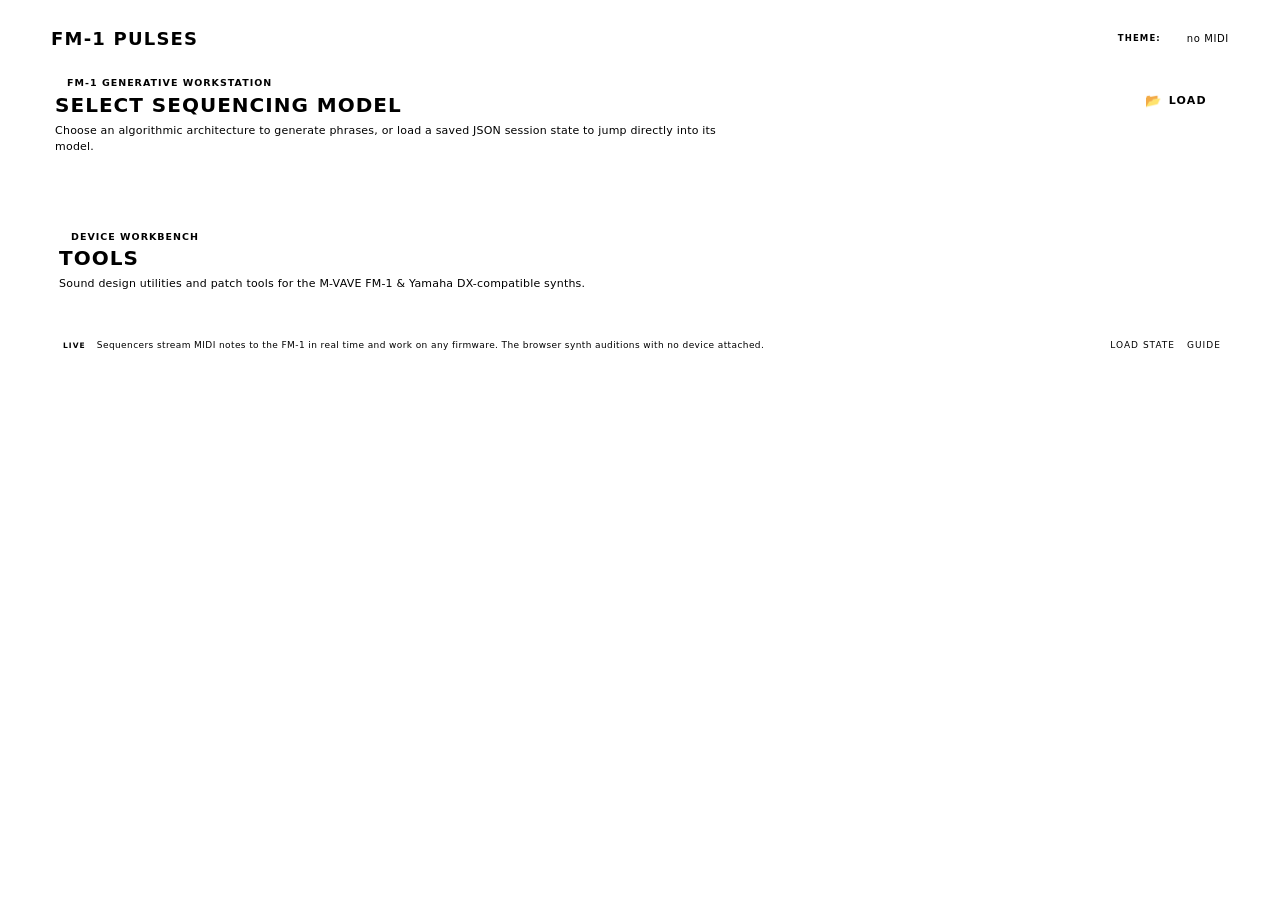
==== index.html @ 3642f950 "feat(billiards): implement Ballistic Billiards Hamiltonian collision sequencer model" ====
<!doctype html>
<html lang="en" data-theme="dark">
<head>
<meta charset="utf-8">
<meta name="viewport" content="width=device-width, initial-scale=1">
<meta name="theme-color" content="#12101a">
<title>FM-1 Pulses</title>
<link rel="icon" href="data:,">
<link rel="stylesheet" href="css/style.css?v=1">
<link rel="stylesheet" href="css/rack.css?v=4">
<link rel="stylesheet" href="css/dxpatch.css?v=10">
<link rel="stylesheet" href="css/librarian.css?v=3">
</head>
<body>
<div class="case">
  <header class="brand">
    <div class="brand-left">
      <button type="button" id="btn-back-landing" class="nav-back-btn" title="Return to Sequencer Models" style="display: none;">‹ Models</button>
      <h1>FM-1 <b>PULSES</b></h1>
      <span id="brand-mode-tag" class="brand-mode-tag" style="display: none;">Mene311</span>
    </div>
    <div class="brand-right">
      <div class="themebar"><span class="swatches" id="themes"></span></div>
      <div class="dev">
        <span class="led" id="led"></span>
        <span id="devname">no MIDI</span>
      </div>
    </div>
  </header>

  <!-- LANDING INTERFACE: Model Selection -->
  <section id="view-landing" class="view-landing" aria-label="Sequencing Models">
    <div class="landing-hero">
      <div class="landing-hero-header">
        <div>
          <div class="landing-kicker">FM-1 GENERATIVE WORKSTATION</div>
          <h2 class="landing-title">Select Sequencing Model</h2>
        </div>
        <div class="landing-hero-actions">
          <label class="landing-load-btn" id="landing-load-btn" title="Upload a saved session JSON to load and launch its model">
            <span class="load-icon" aria-hidden="true">📂</span>
            <span>LOAD</span>
            <input type="file" id="landing-load-file" accept=".json,.fm1p.json" style="display:none;">
          </label>
        </div>
      </div>
      <p class="landing-subtitle">Choose an algorithmic architecture to generate phrases, or load a saved JSON session state to jump directly into its model.</p>
    <div id="models-filter-bar" class="models-filter-bar"></div>

    <div id="models-grid" class="models-grid"></div>

    <!-- TOOLS SECTION -->
    <div class="landing-hero landing-tools-hero" style="margin-top: 18px;">
      <div class="landing-kicker">DEVICE WORKBENCH</div>
      <h2 class="landing-title">Tools</h2>
      <p class="landing-subtitle">Sound design utilities and patch tools for the M-VAVE FM-1 &amp; Yamaha DX-compatible synths.</p>
    </div>

    <div id="tools-grid" class="models-grid tools-grid"></div>

    <div class="landing-footer">
      <div class="landing-firmware-note">
        <span class="note-pill">LIVE</span> Sequencers stream MIDI notes to the FM-1 in real time and work on any firmware. The browser synth auditions with no device attached.
      </div>
      <div class="landing-footer-actions">
        <label class="glink landing-load-link" title="Upload a saved session JSON">load state<input type="file" id="landing-footer-load-file" accept=".json,.fm1p.json" style="display:none;"></label>
        <a class="glink" href="guide.html">guide</a>
      </div>
    </div>
  </section>

  <!-- SEQUENCER WORKSPACE: Shared Statusrow & Global Settings Bar -->
  <section id="view-workspace" class="view-workspace view-mene311" style="display: none;" aria-label="Sequencer Workspace">
    <div class="statusrow">
      <a class="glink glink-model" id="link-models" href="#models" title="Return to sequencer models">‹ models</a>
      <a class="glink" href="guide.html">guide</a>
      <a class="glink" href="#librarian" id="librarian-link" title="Switch to Preset &amp; Pattern Librarian">librarian</a>
      <a class="glink" id="ble" title="Connect the FM-1 over Bluetooth MIDI for cable-free playback. Device reads still need USB.">bluetooth</a>

      <a class="glink" id="tips" title="Show or hide tooltips — turn them off if the hints cover the panel on a phone.">tips on</a>
      <span id="status" class="status">loading…</span>
    </div>

    <!-- GLOBAL SETTINGS BAR (Full Width above all other controls) -->
    <div class="sect global-bar" id="global-bar" aria-label="Global Settings">
      <h3>Global</h3>
      <div class="global-bar-body">
        <div class="global-ops">
          <div class="transport global-transport">
            <button id="audition" title="Loop the selected slot (Space)">▶ Play</button>
            <button id="mute" title="Mute / unmute browser audio (M) — starts muted">🔇</button>
            <button id="safe-mode" class="btn-safe" title="Safe Mode: Limits notes to at most 8 per 500ms to protect the FM-1 sound engine from glitches">Safe: Off</button>
          </div>
          <div class="presets global-presets" id="presets">
            <div id="preset-slots" class="preset-slots"></div>
            <button id="export" title="Download this session (model, parameters, seed, locks and model buffers) as a versioned .fm1p.json file.">export</button>
            <button id="import" title="Load a .fm1p.json session — switches to the sequencer model it was saved from and restores its exact state.">import</button>
            <button type="button" id="btn-model-guide" class="btn-model-guide" title="Open comprehensive guide for the active sequencer model">guide</button>
            <input type="file" id="importfile" accept=".json,application/json" hidden>
          </div>
        </div>
        <div class="global-controls" id="global-controls"></div>
      </div>
    </div>

    <!-- NOTES CONTROLS (Full-Width Key, Scale, Quantize & Octave Spread) -->
    <div class="sect notes-bar" id="notes-bar" aria-label="Notes Controls"></div>

    <!-- RHYTHM CONTROLS (Full-Width Euclid & Rhythm Tools) -->
    <div class="sect rhythm-bar" id="rhythm-bar" aria-label="Rhythm Controls"></div>

    <!-- GROOVE ROW (Horizontally Adjacent Humanise & Velocity) -->
    <div class="humanise-velocity-row" id="humanise-velocity-bar" aria-label="Humanise and Velocity Controls"></div>

    <!-- SEQUENCE (Full-Width 16x4 Step Buttons Grid) -->
    <div class="sect sequence-bar" id="sequence" aria-label="Sequence"></div>

    <!-- MODEL 1: MENE311 SEQUENCER -->
    <div id="model-mene311" class="model-view" style="display: none;">
      <div class="layout">
        <div class="module">
          <div class="rack" id="panel"></div>
        </div>

        <div class="display">
          <h2>Pattern <small id="bufinfo"></small> <small id="loopinfo"></small></h2>
          <canvas id="wave" class="wave" height="60"></canvas>
          <div id="editor" class="editor">
            <span class="elab">Step <b id="estep">—</b></span>
            <div class="stepper editor-stepper" title="Step Pitch (Semitones)">
              <button type="button" id="edown" class="stepper-btn dxpatch-stepper-btn" title="Lower this step a semitone (locks it)">‹</button>
              <span id="enote" class="enote">—</span>
              <button type="button" id="eup" class="stepper-btn dxpatch-stepper-btn" title="Raise this step a semitone (locks it)">›</button>
            </div>
            <button id="eclear" title="Empty this step and lock it">✕</button>
            <button id="elock" class="elock" title="Locked steps survive regeneration">🔓</button>
            <button id="eclearlocks" title="Forget every locked step">clear locks</button>
            <span id="lockcount" class="lockcount"></span>
          </div>
        </div>
      </div>
    </div>

    <!-- MODEL 2: CELLULAR AUTOMATA SEQUENCER -->
    <div id="model-cellular" class="model-view" style="display: none;">
      <!-- Populated dynamically by js/cellular.js -->
    </div>

    <!-- MODEL 3: TURING MACHINE SEQUENCER -->
    <div id="model-turing" class="model-view" style="display: none;">
      <!-- Populated dynamically by js/turing.js -->
    </div>

    <!-- MODEL 4: PARTICLES (ORCA / PLINKY COLLISION SIMULATOR) -->
    <div id="model-particles" class="model-view" style="display: none;">
      <!-- Populated dynamically by js/particles.js -->
    </div>

    <!-- MODEL 5: DOUBLE PENDULUM CHAOTIC ATTRACTOR -->
    <div id="model-pendulum" class="model-view" style="display: none;">
      <!-- Populated dynamically by js/pendulum.js -->
    </div>

    <!-- MODEL 6: FLOCKING SWARM CHORD ENGINE (UNLINKED CONTINUOUS MODEL) -->
    <div id="model-flock" class="model-view" style="display: none;">
      <!-- Populated dynamically by js/flock.js -->
    </div>

    <!-- MODEL 7: ROB HORDIJK RUNGLER (CHAOTIC STEPPED SHIFT REGISTER) -->
    <div id="model-rungler" class="model-view" style="display: none;">
      <!-- Populated dynamically by js/rungler.js -->
    </div>

    <!-- MODEL 8: BUCHLA 266 KRELL GENERATIVE PATCH -->
    <div id="model-krell" class="model-view" style="display: none;">
      <!-- Populated dynamically by js/krell.js -->
    </div>

    <!-- MODEL 9: L-SYSTEM MORPHOGENETIC GRAMMAR -->
    <div id="model-lsystem" class="model-view" style="display: none;">
      <!-- Populated dynamically by js/lsystem.js -->
    </div>

    <!-- MODEL 10: LOTKA-VOLTERRA PREDATOR-PREY ECOLOGICAL PHASE SPACE -->
    <div id="model-lotka_volterra" class="model-view" style="display: none;">
      <!-- Populated dynamically by js/lotka_volterra.js -->
    </div>

    <!-- MODEL 11: KEPLERIAN ORBITAL RESONANCE & N-BODY CHIMES -->
    <div id="model-orbital" class="model-view" style="display: none;">
      <!-- Populated dynamically by js/orbital.js -->
    </div>

    <!-- MODEL 12: ELECTROPLANKTON HANENBOW LEAF DEFLECTION BALLISTICS -->
    <div id="model-hanenbow" class="model-view" style="display: none;">
      <!-- Populated dynamically by js/hanenbow.js -->
    </div>

    <!-- MODEL 13: BAK-TANG-WIESENFELD ABELIAN SANDPILE (SOC) -->
    <div id="model-sandpile" class="model-view" style="display: none;">
      <!-- Populated dynamically by js/sandpile.js -->
    </div>

    <!-- MODEL 14: PERCOLATION CLUSTER & FLUID POROSITY PHASE TRANSITION -->
    <div id="model-percolation" class="model-view" style="display: none;">
      <!-- Populated dynamically by js/percolation.js -->
    </div>

    <!-- MODEL 15: DIFFUSION-LIMITED AGGREGATION (DLA) DENDRITIC CRYSTAL -->
    <div id="model-dla" class="model-view" style="display: none;">
      <!-- Populated dynamically by js/dla.js -->
    </div>

    <!-- MODEL 16: SIR EPIDEMIC NETWORK DYNAMICS -->
    <div id="model-epidemic" class="model-view" style="display: none;">
      <!-- Populated dynamically by js/epidemic.js -->
    </div>

    <!-- MODEL 17: ENGLISH CHANGE RINGING & CAMPANOLOGY -->
    <div id="model-changes" class="model-view" style="display: none;">
      <!-- Populated dynamically by js/changes.js -->
    </div>

    <!-- MODEL 18: PHYSARUM POLYCEPHALUM SLIME MOULD NETWORK -->
    <div id="model-physarum" class="model-view" style="display: none;">
      <!-- Populated dynamically by js/physarum.js -->
    </div>

    <!-- MODEL 19: GRAY-SCOTT REACTION-DIFFUSION TURING MORPHOGENESIS -->
    <div id="model-reaction_diffusion" class="model-view" style="display: none;">
      <!-- Populated dynamically by js/reaction_diffusion.js -->
    </div>

    <!-- MODEL 20: COUPLED KURAMOTO PHASE SYNCHRONIZATION OSCILLATORS -->
    <div id="model-kuramoto" class="model-view" style="display: none;">
      <!-- Populated dynamically by js/kuramoto.js -->
    </div>

    <!-- MODEL 21: FITZHUGH-NAGUMO BIOLOGICAL NEUROMORPHIC SPIKING NETWORK -->
    <div id="model-fitzhugh_nagumo" class="model-view" style="display: none;">
      <!-- Populated dynamically by js/fitzhugh_nagumo.js -->
    </div>

    <!-- MODEL 22: 2D ACOUSTIC WAVE EQUATION RIPPLE TANK (FDTD) -->
    <div id="model-ripple_tank" class="model-view" style="display: none;">
      <!-- Populated dynamically by js/ripple_tank.js -->
    </div>

    <!-- MODEL 23: ATMOSPHERIC RAYLEIGH-BÉNARD CONVECTION & CLOUD FORMATION -->
    <div id="model-convection" class="model-view" style="display: none;">
      <!-- Populated dynamically by js/convection.js -->
    </div>

    <!-- MODEL 24: HIGH-ORDER MARKOV TRANSITION MATRIX MELODIC MEMORY -->
    <div id="model-markov_matrix" class="model-view" style="display: none;">
      <!-- Populated dynamically by js/markov_matrix.js -->
    </div>

    <!-- MODEL 25: INTERACTIVE GENETIC ALGORITHM MELODIC GENOME BREEDER -->
    <div id="model-genetic_breeder" class="model-view" style="display: none;">
      <!-- Populated dynamically by js/genetic_breeder.js -->
    </div>

    <!-- MODEL 26: CHLADNI RESONANT CYMATICS PLATE & NODAL SAND PATTERNS -->
    <div id="model-chladni" class="model-view" style="display: none;">
      <!-- Populated dynamically by js/chladni.js -->
    </div>

    <!-- MODEL 27: BROWNIAN THERMAL RATCHET & FEYNMAN THERMAL DIODE -->
    <div id="model-brownian_ratchet" class="model-view" style="display: none;">
      <!-- Populated dynamically by js/brownian_ratchet.js -->
    </div>

    <!-- MODEL 28: ELECTROPLANKTON TRACY RIBBON PATH TRAJECTORY -->
    <div id="model-tracy_ribbon" class="model-view" style="display: none;">
      <!-- Populated dynamically by js/tracy_ribbon.js -->
    </div>

    <!-- MODEL 29: POLYMER SELF-AVOIDING WALK & STERIC JAMMING FOLDING -->
    <div id="model-self_avoiding_walk" class="model-view" style="display: none;">
      <!-- Populated dynamically by js/self_avoiding_walk.js -->
    </div>

    <!-- MODEL 30: BALLISTIC BILLIARDS HAMILTONIAN CHAOS -->
    <div id="model-billiards" class="model-view" style="display: none;">
      <!-- Populated dynamically by js/billiards.js -->
    </div>
  </section>

  <!-- TOOL: DX PATCH GENERATOR WORKBENCH -->
  <section id="view-dxpatch" class="view-workspace view-dxpatch" style="display: none;" aria-label="DX Patch Generator">
    <div class="statusrow">
      <a class="glink glink-model" id="dxpatch-link-models" href="#models" title="Return to models and tools">‹ tools</a>
      <a class="glink" href="guide.html">guide</a>
      <a class="glink" id="dxpatch-dl-voice" title="Download current voice as 163-byte VCED SysEx file">save voice (.syx)</a>
      <a class="glink" id="dxpatch-dl-bank" title="Download 32-voice cartridge bank as 4104-byte VMEM SysEx file">save bank (.syx)</a>
      <label class="glink" title="Open .syx file (Voice or Bank)" style="cursor: pointer;">
        open .syx
        <input type="file" id="dxpatch-file-input" accept=".syx,application/octet-stream" hidden>
      </label>
      <a class="glink" href="#librarian" title="Switch to Preset &amp; Pattern Librarian">librarian ›</a>
    </div>

    <div class="dxpatch-workspace">
      <!-- Left Column: Generator Controls -->
      <aside class="dxpatch-panel dxpatch-panel-left">
        <div class="dxpatch-card">
          <h3 class="dxpatch-heading">Sound Generator</h3>

          <label class="dxpatch-field-label" for="dxpatch-category-select">Category Template</label>
          <select id="dxpatch-category-select" class="dxpatch-select">
            <option value="keys">🎹 Keys / Electric Piano</option>
            <option value="bass">🎸 Bass (Slap / Sub / Acid)</option>
            <option value="pad">🌊 Lush Pad / Strings</option>
            <option value="percussive">🥁 FM Drum / Percussive</option>
            <option value="lead">⚡ Lead Synth</option>
            <option value="bell">🔔 Crystal Bell / Mallet</option>
            <option value="brass">🎺 Brass / Horns</option>
            <option value="pluck">🪕 Pluck / Koto / Guitar</option>
            <option value="fx">🛸 Sci-Fi / FX</option>
            <option value="constrained">📐 Constrained Random</option>
            <option value="random">🎲 Pure Stochastic (Wild)</option>
          </select>

          <label class="dxpatch-field-label" for="dxpatch-profile-select">Sonic Profile Layer</label>
          <select id="dxpatch-profile-select" class="dxpatch-select">
            <option value="none">Neutral (Standard)</option>
            <option value="warm">Warm &amp; Analog (-EXP rolloff)</option>
            <option value="atonal">Atonal &amp; Metallic (Fixed Hz)</option>
            <option value="crisp">Crisp &amp; Glassy (+LIN sparkle)</option>
            <option value="gritty">Gritty &amp; Driven (High FB)</option>
            <option value="ethereal">Ethereal &amp; Ambient (Slow swell)</option>
          </select>

          <label class="dxpatch-field-label" for="dxpatch-force-alg-select">Algorithm Constraint</label>
          <select id="dxpatch-force-alg-select" class="dxpatch-select">
            <option value="">Auto (Category Default)</option>
          </select>
        </div>

        <div class="dxpatch-card">
          <h3 class="dxpatch-heading">Timbral Macros</h3>

          <div class="dxpatch-slider-row">
            <div class="dxpatch-slider-header">
              <span>Brightness</span>
              <span id="dxpatch-val-brightness" class="dxpatch-mono-val">0.60</span>
            </div>
            <input type="range" id="dxpatch-slider-brightness" class="dxpatch-range" min="0" max="1" step="0.05" value="0.6" />
          </div>

          <div class="dxpatch-slider-row">
            <div class="dxpatch-slider-header">
              <span>Dissonance</span>
              <span id="dxpatch-val-dissonance" class="dxpatch-mono-val">0.00</span>
            </div>
            <input type="range" id="dxpatch-slider-dissonance" class="dxpatch-range" min="0" max="1" step="0.05" value="0.0" />
          </div>

          <div class="dxpatch-slider-row">
            <div class="dxpatch-slider-header">
              <span>Env Speed</span>
              <span id="dxpatch-val-env-speed" class="dxpatch-mono-val">0.50</span>
            </div>
            <input type="range" id="dxpatch-slider-env-speed" class="dxpatch-range" min="0" max="1" step="0.05" value="0.5" />
          </div>

          <div class="dxpatch-slider-row">
            <div class="dxpatch-slider-header">
              <span>Detune</span>
              <span id="dxpatch-val-detune" class="dxpatch-mono-val">0.30</span>
            </div>
            <input type="range" id="dxpatch-slider-detune" class="dxpatch-range" min="0" max="1" step="0.05" value="0.3" />
          </div>

          <div class="dxpatch-slider-row">
            <div class="dxpatch-slider-header">
              <span>Mutation Rate</span>
              <span id="dxpatch-val-mutation" class="dxpatch-mono-val">0.20</span>
            </div>
            <input type="range" id="dxpatch-slider-mutation" class="dxpatch-range" min="0.05" max="1" step="0.05" value="0.2" />
          </div>
        </div>

        <div class="dxpatch-card">
          <button id="dxpatch-btn-generate" class="dxpatch-btn-block primary" title="Generate new patch (Space)">
            <span>🎲 Generate Patch</span> <kbd>Space</kbd>
          </button>
          <button id="dxpatch-btn-mutate" class="dxpatch-btn-block warning" title="Mutate current voice (M)">
            <span>🧬 Mutate Voice</span> <kbd>M</kbd>
          </button>
          <button id="dxpatch-btn-add-bank" class="dxpatch-btn-block" title="Store voice into active bank slot (B)">
            <span>📥 Save to Bank Slot</span> <kbd>B</kbd>
          </button>
        </div>

        <div class="dxpatch-card">
          <h3 class="dxpatch-heading">Hardware &amp; SysEx</h3>
          <div class="dxpatch-btn-grid-2">
            <button id="dxpatch-btn-send-patch" class="dxpatch-btn-sm" title="Send 163-byte VCED SysEx to FM-1">📤 Send Voice (163B)</button>
            <button id="dxpatch-btn-send-bank" class="dxpatch-btn-sm" title="Send 4104-byte VMEM SysEx to FM-1">📦 Send Bank (4104B)</button>
          </div>

          <div style="display:flex; justify-content:space-between; align-items:center; margin-top:6px; font-size:10px; color:var(--dim);">
            <label style="display:flex; align-items:center; gap:5px; cursor:pointer;" title="Automatically send 163B VCED SysEx on generate/mutate">
              <input type="checkbox" id="dxpatch-chk-auto-send" checked />
              <span>Auto-Send SysEx</span>
            </label>
            <label style="display:flex; align-items:center; gap:4px;">
              <span>Ch:</span>
              <select id="dxpatch-midi-channel-select" class="dxpatch-select" style="width: auto; padding: 1px 4px;">
                <option value="0">1</option><option value="1">2</option><option value="2">3</option><option value="3">4</option>
                <option value="4">5</option><option value="5">6</option><option value="6">7</option><option value="7">8</option>
                <option value="8">9</option><option value="9">10</option><option value="10">11</option><option value="11">12</option>
                <option value="12">13</option><option value="13">14</option><option value="14">15</option><option value="15">16</option>
              </select>
            </label>
          </div>

          <div style="margin-top:6px;">
            <label class="dxpatch-field-label" for="dxpatch-audition-mode-select">Audition Audio</label>
            <select id="dxpatch-audition-mode-select" class="dxpatch-select">
              <option value="auto">Auto (FM-1 if connected, else Browser)</option>
              <option value="browser">Browser FM Synth Only</option>
              <option value="hardware">M-VAVE FM-1 Hardware Only</option>
              <option value="both">Both (Browser + FM-1)</option>
            </select>
          </div>

          <div class="dxpatch-btn-grid-2" style="margin-top:8px;">
            <button id="dxpatch-btn-dl-voice" class="dxpatch-btn-sm" title="Download 163-byte single voice SysEx">💾 Voice .syx</button>
            <button id="dxpatch-btn-dl-patch-bank" class="dxpatch-btn-sm" title="Download 4104-byte cartridge with this voice in Slot 1">💾 Cart .syx</button>
          </div>
          <div class="dxpatch-file-drop" id="dxpatch-drop-area">
            <span>📂 Drop or click to load <code>.syx</code></span>
          </div>
        </div>
      </aside>

      <!-- Center Column: Voice Inspector & 6-Op Matrix -->
      <div class="dxpatch-panel dxpatch-panel-center">
        <!-- Voice Header Card -->
        <div class="dxpatch-voice-header">
          <div class="dxpatch-title-group">
            <span class="dxpatch-micro-label">VOICE NAME (10 CHARS)</span>
            <input type="text" id="dxpatch-name-input" class="dxpatch-name-input" maxlength="10" value="INIT VOICE" spellcheck="false" />
          </div>

          <div class="dxpatch-param-pill">
            <span class="dxpatch-micro-label">FEEDBACK</span>
            <div class="dxpatch-stepper">
              <button type="button" id="dxpatch-fb-prev" class="dxpatch-stepper-btn" title="Decrease Feedback (0–7)">‹</button>
              <input type="number" id="dxpatch-fb-input" min="0" max="7" value="0" class="dxpatch-stepper-input" title="Feedback (0–7)" />
              <button type="button" id="dxpatch-fb-next" class="dxpatch-stepper-btn" title="Increase Feedback (0–7)">›</button>
            </div>
          </div>

          <div class="dxpatch-param-pill">
            <span class="dxpatch-micro-label">TRANSPOSE</span>
            <div class="dxpatch-stepper">
              <button type="button" id="dxpatch-transpose-prev" class="dxpatch-stepper-btn" title="Decrease Transpose (0–48)">‹</button>
              <input type="number" id="dxpatch-transpose-input" min="0" max="48" value="24" class="dxpatch-stepper-input" title="Transpose (0–48 semitones)" />
              <button type="button" id="dxpatch-transpose-next" class="dxpatch-stepper-btn" title="Increase Transpose (0–48)">›</button>
            </div>
          </div>

          <div class="dxpatch-param-pill">
            <span class="dxpatch-micro-label">LFO WAVE</span>
            <div class="dxpatch-stepper" title="LFO Waveform (use buttons or wheel)">
              <button type="button" id="dxpatch-lfo-wave-prev" class="dxpatch-stepper-btn" title="Previous LFO Waveform">‹</button>
              <span id="dxpatch-lfo-wave" class="dxpatch-stepper-val" title="LFO Waveform">Triangle</span>
              <button type="button" id="dxpatch-lfo-wave-next" class="dxpatch-stepper-btn" title="Next LFO Waveform">›</button>
            </div>
          </div>

          <div class="dxpatch-param-pill">
            <span class="dxpatch-micro-label">LFO SPD / PMD</span>
            <div class="dxpatch-lfo-steppers-wrap">
              <div class="dxpatch-stepper" title="LFO Speed (0–99)">
                <button type="button" id="dxpatch-lfo-spd-prev" class="dxpatch-stepper-btn" title="Decrease Speed">‹</button>
                <input type="number" id="dxpatch-lfo-speed" min="0" max="99" value="35" class="dxpatch-stepper-input" title="LFO Speed (0–99)" />
                <button type="button" id="dxpatch-lfo-spd-next" class="dxpatch-stepper-btn" title="Increase Speed">›</button>
              </div>
              <div class="dxpatch-stepper" title="Pitch Mod Depth (0–99)">
                <button type="button" id="dxpatch-lfo-pmd-prev" class="dxpatch-stepper-btn" title="Decrease Pitch Mod Depth">‹</button>
                <input type="number" id="dxpatch-lfo-pmd" min="0" max="99" value="0" class="dxpatch-stepper-input" title="Pitch Mod Depth (0–99)" />
                <button type="button" id="dxpatch-lfo-pmd-next" class="dxpatch-stepper-btn" title="Increase Pitch Mod Depth">›</button>
              </div>
            </div>
          </div>
        </div>

        <!-- Visualizer Grid -->
        <div class="dxpatch-viz-grid">
          <div class="dxpatch-card">
            <div class="dxpatch-card-header">
              <span id="dxpatch-alg-card-title" class="dxpatch-card-title dxpatch-alg-title-wrap">
                <span>Algorithm</span>
                <span class="dxpatch-stepper">
                  <button type="button" id="dxpatch-alg-prev" class="dxpatch-stepper-btn" title="Previous Algorithm (1–32)">‹</button>
                  <input type="number" id="dxpatch-alg-input" min="1" max="32" value="1" class="dxpatch-alg-input" title="Algorithm (1–32)" />
                  <button type="button" id="dxpatch-alg-next" class="dxpatch-stepper-btn" title="Next Algorithm (1–32)">›</button>
                </span>
              </span>
            </div>
            <div class="dxpatch-alg-body">
              <canvas id="dxpatch-alg-canvas" width="220" height="125"></canvas>
            </div>
          </div>

          <div class="dxpatch-card">
            <div class="dxpatch-card-header">
              <span class="dxpatch-card-title">Operator Envelopes (R1–R4 / L1–L4)</span>
              <div class="dxpatch-env-op-selectors" id="dxpatch-env-op-selectors" role="group" aria-label="Select Operator Envelope">
                <button type="button" class="dxpatch-op-sel-btn" data-op="all" title="Show all operator envelopes">ALL</button>
                <button type="button" class="dxpatch-op-sel-btn active" data-op="1" title="Select OP1 envelope (drag breakpoints to edit)">OP1</button>
                <button type="button" class="dxpatch-op-sel-btn" data-op="2" title="Select OP2 envelope (drag breakpoints to edit)">OP2</button>
                <button type="button" class="dxpatch-op-sel-btn" data-op="3" title="Select OP3 envelope (drag breakpoints to edit)">OP3</button>
                <button type="button" class="dxpatch-op-sel-btn" data-op="4" title="Select OP4 envelope (drag breakpoints to edit)">OP4</button>
                <button type="button" class="dxpatch-op-sel-btn" data-op="5" title="Select OP5 envelope (drag breakpoints to edit)">OP5</button>
                <button type="button" class="dxpatch-op-sel-btn" data-op="6" title="Select OP6 envelope (drag breakpoints to edit)">OP6</button>
              </div>
            </div>
            <canvas id="dxpatch-env-canvas" width="460" height="125" title="Click an envelope to select. Drag breakpoints to edit Rate &amp; Level live."></canvas>
          </div>
        </div>

        <!-- 6-Operator Parameter Matrix Table -->
        <div class="dxpatch-card">
          <div class="dxpatch-card-header">
            <span class="dxpatch-card-title">6-Operator FM Matrix</span>
          </div>
          <div class="dxpatch-ops-wrap">
            <table class="dxpatch-ops-table">
              <thead>
                <tr>
                  <th title="Operator number (OP1–OP6) & enable/mute toggle">OP</th>
                  <th title="FM routing role: Carrier (audible output) or Modulator (modulates other operators)">ROLE</th>
                  <th title="Output level (0–99): Carrier loudness or Modulator modulation index">LEVEL</th>
                  <th title="Oscillator mode: Frequency Ratio (tracks keyboard) or Fixed Frequency (Hz)">MODE</th>
                  <th title="Frequency coarse multiplier: 0–31 (Ratio mode) or 10^N (Fixed mode)">COARSE</th>
                  <th title="Frequency fine fraction (0–99): micro-tuning added to coarse value">FINE</th>
                  <th title="Effective frequency: harmonic multiple ratio or absolute frequency in Hz">RATIO/HZ</th>
                  <th title="Detune offset (0–14): microtonal pitch offset (-7 to +7, 7 = center)">DETUNE</th>
                  <th title="Velocity sensitivity (0–7): responsiveness of level to key velocity">VEL</th>
                  <th title="Keyboard rate scaling (0–7): speeds up envelope at higher pitches">RS</th>
                  <th title="Envelope Rate 1 (0–99): attack speed (99 = fastest / instantaneous)">R1</th>
                  <th title="Envelope Rate 2 (0–99): initial decay speed toward Level 2">R2</th>
                  <th title="Envelope Rate 3 (0–99): secondary decay speed toward Level 3">R3</th>
                  <th title="Envelope Rate 4 (0–99): release speed after key-off toward Level 4">R4</th>
                  <th title="Envelope Level 1 (0–99): attack peak level">L1</th>
                  <th title="Envelope Level 2 (0–99): decay level after Rate 1">L2</th>
                  <th title="Envelope Level 3 (0–99): sustain level held during note gate">L3</th>
                  <th title="Envelope Level 4 (0–99): release rest level after note off">L4</th>
                </tr>
              </thead>
              <tbody id="dxpatch-ops-tbody"></tbody>
            </table>
          </div>
        </div>

        <!-- Audition Keyboard -->
        <div class="dxpatch-card">
          <div class="dxpatch-card-header">
            <span class="dxpatch-card-title" title="Click keys or use keys A–K (W E T Y U for sharps)">Interactive Audition Keyboard</span>
          </div>
          <div id="dxpatch-piano-keyboard" class="dxpatch-keyboard-wrap"></div>
        </div>
      </div>

      <!-- Right Column: 32-Voice Bank Manager -->
      <aside class="dxpatch-panel dxpatch-panel-right">
        <div class="dxpatch-card">
          <div class="dxpatch-card-header">
            <h3 class="dxpatch-heading" style="margin:0;">32-Voice Bank</h3>
            <span id="dxpatch-bank-slot-indicator" class="dxpatch-badge badge-carrier">Slot 01</span>
          </div>
          <div class="dxpatch-btn-grid-2">
            <button id="dxpatch-btn-fill-bank" class="dxpatch-btn-sm" title="Generate 32 voices of current category">⚡ Fill 32</button>
            <button id="dxpatch-btn-fill-mixed-bank" class="dxpatch-btn-sm" title="Generate 32 mixed-category voices">🌈 Mixed 32</button>
          </div>
          <button id="dxpatch-btn-export-bank" class="dxpatch-btn-block primary" style="margin-top:6px; font-size:10px;">
            <span>📦 Download Bank (.syx)</span>
          </button>
          <div id="dxpatch-bank-list" class="dxpatch-bank-list" style="margin-top:8px;"></div>
        </div>
      </aside>
    </div>

    <div style="font-size:10px; color:var(--dim); padding:4px 2px; display:flex; justify-content:space-between;">
      <span id="dxpatch-status-message">Ready. Click keys to audition, or press Space to generate.</span>
      <span><kbd>Space</kbd> Generate &nbsp; <kbd>M</kbd> Mutate &nbsp; <kbd>B</kbd> To Bank</span>
    </div>
  </section>

  <!-- TOOL: PRESET & PATTERN LIBRARIAN WORKBENCH -->
  <section id="view-librarian" class="view-workspace view-librarian" style="display: none;" aria-label="Preset and Pattern Librarian">
    <div class="statusrow">
      <a class="glink glink-model" id="lib-link-models" href="#models" title="Return to models and tools">‹ tools</a>
      <a class="glink" href="guide.html">guide</a>
      <a class="glink" id="lib-top-pull-presets" title="Pull presets in selected bank filter from FM-1 via SysEx 0x10">pull presets</a>
      <a class="glink" id="lib-top-pull-patterns" title="Pull all 16 patterns from FM-1 RAM via SysEx 0x11">pull patterns</a>
      <a class="glink" id="lib-top-export-bundle" title="Export all pulled presets and patterns as a single JSON backup bundle">backup (.json)</a>
      <label class="glink" title="Import .syx, .mid, or .json files (Presets, Banks, or Patterns)" style="cursor: pointer;">
        import file
        <input type="file" id="lib-top-file-input" accept=".syx,.mid,.midi,.json,application/octet-stream,application/json" hidden>
      </label>
      <a class="glink" href="#dxpatch" title="Switch to DX Patch Generator (FM-1 6-Op FM)">dx patch</a>
    </div>

    <div class="lib-workspace">
      <!-- Left Column: Hardware Preset & Pattern Transfer Operations -->
      <aside class="lib-panel lib-panel-left">
        <div class="lib-card">
          <div class="lib-card-header">
            <h3 class="lib-heading">Presets (1–128)</h3>
            <div class="lib-seg-group" id="lib-bank-filter-group" title="Filter preset slots by bank (A: 1–32, B: 33–64, C: 65–96, D: 97–128, VA: 113–128)">
              <button type="button" class="lib-seg-btn active" data-bank="all" title="All 128 Presets">ALL</button>
              <button type="button" class="lib-seg-btn" data-bank="A" title="Bank A (Slots 1–32)">A</button>
              <button type="button" class="lib-seg-btn" data-bank="B" title="Bank B (Slots 33–64)">B</button>
              <button type="button" class="lib-seg-btn" data-bank="C" title="Bank C (Slots 65–96)">C</button>
              <button type="button" class="lib-seg-btn" data-bank="D" title="Bank D (Slots 97–128)">D</button>
              <button type="button" class="lib-seg-btn" data-bank="VA" title="VA Pack (Slots 113–128)">VA</button>
            </div>
          </div>

          <div class="lib-btn-grid-2">
            <button type="button" id="lib-btn-pull-preset" class="lib-btn-sm primary" title="Read selected preset slot from FM-1 via SysEx 0x10">📥 Pull Slot</button>
            <button type="button" id="lib-btn-pull-bank" class="lib-btn-sm primary" title="Read all slots in active bank filter from FM-1">📥 Pull Bank</button>
            <button type="button" id="lib-btn-write-preset" class="lib-btn-sm warning" title="Write selected preset to FM-1 slot via 231B SysEx 0x04">📤 Write Slot</button>
            <button type="button" id="lib-btn-open-editor" class="lib-btn-sm" title="Open selected preset in DX Patch or VA Patch Editor">🔧 Edit Patch</button>
          </div>

          <div class="lib-btn-grid-2" style="margin-top:6px;">
            <button type="button" id="lib-btn-dl-preset-v4" class="lib-btn-sm" title="Download selected preset as 231-byte BaudGirl v4 .syx">💾 Slot 231B</button>
            <button type="button" id="lib-btn-dl-preset-dx7" class="lib-btn-sm" title="Download selected preset as 163-byte DX7 VCED .syx">💾 Slot VCED</button>
            <button type="button" id="lib-btn-dl-bank-v4" class="lib-btn-sm" title="Download active bank filter as multi-preset 231B .syx pack">📦 Bank 231B</button>
            <button type="button" id="lib-btn-dl-bank-dx7" class="lib-btn-sm" title="Download 32-voice DX7 VMEM cartridge bank (4104B .syx)">📦 DX7 4104B</button>
          </div>
          <button type="button" id="lib-btn-dl-presets-json" class="lib-btn-block" style="margin-top:6px; margin-bottom:0;" title="Export pulled presets as JSON">
            <span>📄 Export Presets (.json)</span>
          </button>

          <div id="lib-progress-wrap" class="lib-progress-wrap">
            <div class="lib-progress-header">
              <span id="lib-progress-label">Reading…</span>
              <button type="button" id="lib-btn-cancel-transfer" class="lib-btn-sm" style="padding:1px 6px;" title="Cancel active MIDI transfer">✕</button>
            </div>
            <div class="lib-progress-bar">
              <div id="lib-progress-fill" class="lib-progress-fill"></div>
            </div>
          </div>
        </div>

        <div class="lib-card">
          <div class="lib-card-header">
            <h3 class="lib-heading">Patterns (P1–P16)</h3>
          </div>

          <button type="button" id="lib-btn-upload-pattern" class="lib-btn-block primary" title="Upload active pattern to FM-1 slot via SysEx 0x20 (U or F)">
            <span>📤 Upload Pattern to FM-1</span> <kbd>U</kbd>
          </button>

          <div class="lib-btn-grid-2">
            <button type="button" id="lib-btn-pull-pattern" class="lib-btn-sm primary" title="Pull selected pattern slot from FM-1 RAM via SysEx 0x11">📥 Pull Pat</button>
            <button type="button" id="lib-btn-pull-all-patterns" class="lib-btn-sm primary" title="Pull all 16 patterns from FM-1 RAM">📥 Pull 16</button>
            <button type="button" id="lib-btn-upload-all-patterns" class="lib-btn-sm warning" title="Upload all 16 patterns to FM-1 slots 1–16">📤 Upload 16</button>
            <button type="button" id="lib-btn-pull-seq" class="lib-btn-sm" title="Import all 16 slots from Pulses Sequencer workspace bank">🔄 From Seq</button>
          </div>

          <div class="lib-btn-grid-2" style="margin-top:6px;">
            <button type="button" id="lib-btn-send-seq" class="lib-btn-sm" title="Copy active pattern into Pulses Sequencer workspace bank">➡ To Seq Slot</button>
            <button type="button" id="lib-btn-dl-pat-syx" class="lib-btn-sm" title="Download active pattern as FM-1 0x20 .syx">💾 Pat .syx</button>
            <button type="button" id="lib-btn-dl-all-pat-syx" class="lib-btn-sm" title="Download all 16 patterns as a single .syx file">📦 16 Pat .syx</button>
            <button type="button" id="lib-btn-dl-pat-mid" class="lib-btn-sm" title="Export active pattern as a Standard MIDI File (.mid)">🎵 Export .mid</button>
          </div>
          <button type="button" id="lib-btn-dl-pat-json" class="lib-btn-block" style="margin-top:6px; margin-bottom:0;" title="Export all 16 patterns as JSON">
            <span>📄 Export Patterns (.json)</span>
          </button>
        </div>

        <div class="lib-card">
          <div class="lib-card-header">
            <h3 class="lib-heading">Audition &amp; File I/O</h3>
          </div>
          <div style="display:flex; gap:6px; align-items:center;">
            <select id="lib-audition-mode-select" class="lib-select" style="margin-bottom:0; flex:1;" title="Audio output target for pattern &amp; keyboard audition">
              <option value="auto">Auto (FM-1 or Browser)</option>
              <option value="browser">Browser Synth Only</option>
              <option value="hardware">FM-1 Hardware Only</option>
              <option value="both">Both (Browser + FM-1)</option>
            </select>
            <select id="lib-midi-channel-select" class="lib-select" style="width:auto; margin-bottom:0; padding:4px 6px;" title="MIDI Channel (1–16)">
              <option value="0">Ch 1</option><option value="1">Ch 2</option><option value="2">Ch 3</option><option value="3">Ch 4</option>
              <option value="4">Ch 5</option><option value="5">Ch 6</option><option value="6">Ch 7</option><option value="7">Ch 8</option>
              <option value="8">Ch 9</option><option value="9">Ch 10</option><option value="10">Ch 11</option><option value="11">Ch 12</option>
              <option value="12">Ch 13</option><option value="13">Ch 14</option><option value="14">Ch 15</option><option value="15">Ch 16</option>
            </select>
          </div>
          <div class="lib-file-drop" id="lib-drop-area" title="Drop or click to import .syx (Preset, Bank, or Pattern), .mid (MIDI sequence), or .json">
            <span>📂 Drop or click: <code>.syx</code> <code>.mid</code> <code>.json</code></span>
            <input type="file" id="lib-panel-file-input" accept=".syx,.mid,.midi,.json,application/octet-stream,application/json" hidden />
          </div>
        </div>
      </aside>

      <!-- Center Column: 64-Step Pattern Preview & Preset Inspector -->
      <div class="lib-panel lib-panel-center">
        <!-- Pattern Preview Card -->
        <div class="lib-card">
          <div class="lib-toolbar-strip">
            <button type="button" id="lib-btn-play-pattern" class="lib-btn-sm primary" title="Play / Stop active pattern (Space)">▶ Play</button>

            <div class="lib-param-pill" title="Target FM-1 Pattern Slot (P1–P16)">
              <span class="lib-micro-label">SLOT</span>
              <div class="lib-stepper">
                <button type="button" id="lib-pat-slot-prev" class="lib-stepper-btn" title="Previous Pattern">‹</button>
                <span id="lib-pat-slot-val" class="lib-stepper-val">P1</span>
                <button type="button" id="lib-pat-slot-next" class="lib-stepper-btn" title="Next Pattern">›</button>
              </div>
            </div>

            <div class="lib-param-pill" title="Pattern Step Length (1–64)">
              <span class="lib-micro-label">LEN</span>
              <span id="lib-pat-len-val" class="lib-stepper-val">16 st</span>
            </div>

            <div class="lib-param-pill" title="Step Rate Division">
              <span class="lib-micro-label">RATE</span>
              <span id="lib-pat-rate" class="lib-stepper-val" style="min-width:34px;">1/16</span>
            </div>

            <div class="lib-param-pill" title="Pattern Tempo (30–300 BPM)">
              <span class="lib-micro-label">BPM</span>
              <span id="lib-pat-tempo-val" class="lib-stepper-val">120</span>
            </div>

            <div class="lib-param-pill" title="Gate Duration (5–100%)">
              <span class="lib-micro-label">GATE</span>
              <span id="lib-pat-gate-val" class="lib-stepper-val">80%</span>
            </div>

            <div class="lib-param-pill" title="Swing (50–75%)">
              <span class="lib-micro-label">SWG</span>
              <span id="lib-pat-swing-val" class="lib-stepper-val">50%</span>
            </div>

            <div class="lib-param-pill" title="Total Notes in Pattern" style="margin-left:auto;">
              <span class="lib-micro-label">NOTES</span>
              <span id="lib-pat-notes-val" class="lib-stepper-val" style="color:var(--accent); font-weight:700;">0</span>
            </div>
          </div>

          <!-- Read-Only Pattern Visualizer Canvas -->
          <div class="lib-canvas-wrap" style="margin-top:6px;">
            <canvas id="lib-pattern-canvas" width="720" height="180" title="Pattern Preview"></canvas>
          </div>
        </div>

        <!-- Preset Inspector Card -->
        <div class="lib-card">
          <div class="lib-toolbar-strip">
            <div class="lib-param-pill" title="Selected Preset Slot (1–128)">
              <span class="lib-micro-label">PRESET</span>
              <div class="lib-stepper">
                <button type="button" id="lib-preset-prev" class="lib-stepper-btn" title="Previous Preset">‹</button>
                <span id="lib-preset-slot-label" class="lib-stepper-val" style="min-width:64px;">#001 · A01</span>
                <button type="button" id="lib-preset-next" class="lib-stepper-btn" title="Next Preset">›</button>
              </div>
            </div>

            <div class="lib-param-pill" title="Preset Name (10 ASCII chars)">
              <span class="lib-micro-label">NAME</span>
              <input type="text" id="lib-preset-name-input" class="lib-name-input" maxlength="10" value="" placeholder="EMPTY" spellcheck="false" />
            </div>

            <span id="lib-preset-engine-badge" class="lib-badge" title="Detected Synth Engine (FM / VA / 8BIT)">EMPTY</span>

            <div id="lib-preset-summary" class="lib-preset-summary" style="flex:1;"></div>
          </div>
        </div>
      </div>

      <!-- Right Column: 16 Pattern Slots & 128 Preset Library -->
      <aside class="lib-panel lib-panel-right">
        <div class="lib-card">
          <div class="lib-card-header">
            <h3 class="lib-heading">16 Pattern Slots</h3>
            <span id="lib-active-pat-badge" class="lib-badge">P1</span>
          </div>
          <div id="lib-pattern-list" class="lib-pattern-grid"></div>
        </div>

        <div class="lib-card">
          <div class="lib-card-header">
            <h3 class="lib-heading">Preset Library</h3>
            <span id="lib-preset-count-badge" class="lib-badge">0 / 128</span>
          </div>
          <div id="lib-preset-list" class="lib-preset-list"></div>
        </div>
      </aside>
    </div>

    <div style="font-size:10px; color:var(--dim); padding:4px 2px; display:flex; justify-content:space-between;">
      <span id="lib-status-message">Ready. Pull or import presets and patterns, or upload and export to FM-1 hardware.</span>
      <span><kbd>Space</kbd> Play/Stop Pattern &nbsp; <kbd>U</kbd> Upload Pattern</span>
    </div>
  </section>
</div>

<!-- MODEL GUIDE MODAL -->
<div id="model-guide-modal" class="modal-backdrop" style="display: none;" role="dialog" aria-modal="true" aria-labelledby="modal-guide-title">
  <div class="modal-dialog">
    <div class="modal-header">
      <div class="modal-title-group">
        <h2 id="modal-guide-title" class="modal-title">Model Guide</h2>
        <div id="modal-guide-kicker" class="modal-kicker"></div>
      </div>
      <button type="button" id="modal-guide-close" class="modal-close-btn" title="Close Guide (Esc)">✕</button>
    </div>
    <div id="modal-guide-body" class="modal-body"></div>
  </div>
</div>

<script type="module" src="js/rack.js?v=17"></script>
</body>
</html>
---- css/rack.css ----
/* rack.css — one enclosure, knobs on top, pattern display below (portrait) or beside
   it (landscape). Panel is monochrome; the theme accent is reserved for live state.
   Reuses the FM-1 theme variables from style.css. */

:root {
  --font-system: system-ui, -apple-system, BlinkMacSystemFont, "Segoe UI", Roboto, Helvetica, Arial, sans-serif;
  --font-mono: ui-monospace, SFMono-Regular, Menlo, Monaco, Consolas, "Liberation Mono", "Courier New", monospace;
}

body {
  padding: 12px;
  font-family: var(--font-system);
  line-height: 1.4;
  -webkit-font-smoothing: antialiased;
  -moz-osx-font-smoothing: grayscale;
}

:focus-visible {
  outline: 2px solid var(--accent);
  outline-offset: 2px;
}

@media (prefers-reduced-motion: reduce) {
  *, *::before, *::after {
    animation-duration: 0.001ms !important;
    animation-iteration-count: 1 !important;
    transition-duration: 0.001ms !important;
    transform: none !important;
  }
}

/* ---- panel grid: everything sits on the same 6-rail column ---- */
.rack {
  display: grid;
  grid-template-columns: repeat(6, minmax(0, 1fr));
  gap: 7px;
  align-items: start;
}
/* Sections draw their box with an inset shadow, NOT a border/padding: a real
   border would consume width, and a 2-rail box and a 6-rail box then produce
   different cell widths so the rails would not line up. Shadows cost no layout. */
.sect {
  border-radius: 6px;
  background-color: var(--panel2);
  border: 1px solid var(--line);
  padding: 8px 10px;
  min-width: 0;
  display: flex;
  flex-direction: column;
}
.sect > h3 {
  margin: 0 0 8px 0;
  padding: 0 0 4px 0;
  font-size: 10px;
  letter-spacing: 1.2px;
  text-transform: uppercase;
  color: var(--fg);
  font-weight: 700;
  border-bottom: 1px solid var(--line);
  line-height: 1.2;
}
/* the internal gap MUST equal the panel gap, or the rails drift */
.sgrid {
  flex: 1 1 auto;
  min-width: 0;
  display: grid;
  gap: 5px 6px;
  align-items: center;
}
.sgrid hr {
  grid-column: 1 / -1;
  border: 0;
  border-top: 1px solid var(--line);
  margin: 2px 0;
  width: 100%;
}

/* controls scale with the rail so 6 columns fit a phone too */
.rack *, .rack *::before, .rack *::after { box-sizing: border-box; }
.sgrid > * { max-width: 100%; min-width: 0; }
.knob { min-width: 0; }
.knob svg { width: 100%; height: auto; }
.knob.k-lg svg { max-width: 60px; }
.knob.k-md svg { max-width: 52px; }
.knob.k-sm svg { max-width: 44px; }
.k-lab { max-width: 100%; }
/* a rotary switch shows a name, not a number, and names are longer */
.k-smallval .k-val { font-size: 9.5px; font-weight: 700; letter-spacing: .2px; }
/* Every control must fit ONE rail. */
.sel { width: calc(100% - 8px); min-width: 0; margin-inline: auto; }
.sw { width: calc(100% - 8px); margin: 0 auto; }
.sw-body { max-width: 100%; width: 100%; }
.sw-arrow { flex: 0 0 auto; padding: 5px 2px 6px; }
.toggle {
  width: calc(100% - 8px); margin-inline: auto;
  font-size: 9.5px; letter-spacing: .4px; padding: 6px 7px;
  white-space: nowrap; overflow: hidden; text-overflow: ellipsis;
}
.sw-val {
  flex: 1 1 auto; min-width: 0;
  height: 23px; line-height: 1.1;
  display: flex; align-items: center; justify-content: center;
  font-size: 9.5px; color: var(--fg); padding: 5px 1px 6px;
  text-align: center; word-break: break-word; overflow: hidden;
  font-variant-numeric: tabular-nums;
}

.layout { display: block; }
.module { display: flex; flex-direction: column; }

/* ---- clean accessible enclosure ---- */
.case {
  width: 100%;
  max-width: 470px;
  margin: 0 auto;
  background-color: var(--panel);
  border: 1px solid var(--line);
  border-radius: 8px;
  padding: 12px;
}

.brand {
  display: flex; align-items: center; justify-content: space-between; gap: 10px;
  padding: 0 2px 6px; border-bottom: 1px solid var(--line);
  flex-wrap: wrap;
}
.brand-left {
  display: flex; align-items: center; gap: 8px; flex-wrap: wrap; min-width: 0;
}
.brand-right {
  display: flex; align-items: center; gap: 12px; margin-left: auto; flex-wrap: wrap;
}
/* the title is the product name: it should be the loudest thing in the header */
.brand h1 {
  font-size: 18px; margin: 0; letter-spacing: 1.2px; font-weight: 700;
  color: var(--fg); line-height: 1; white-space: nowrap;
}
.brand h1 b { color: var(--accent); }

.nav-back-btn {
  display: inline-flex; align-items: center; gap: 4px;
  background: var(--panel2); color: var(--fg);
  border: 1px solid var(--line); border-radius: 4px;
  font-family: inherit; font-size: 9.5px; font-weight: 700;
  letter-spacing: 0.8px; text-transform: uppercase;
  padding: 4px 8px; cursor: pointer; line-height: 1.2;
  transition: all .15s ease;
}
.nav-back-btn:hover {
  background: var(--line); border-color: var(--accent);
  color: var(--accent);
}
.nav-back-btn:focus-visible {
  outline: 2px solid var(--accent); outline-offset: 1px;
}

.brand-mode-tag {
  display: inline-block; font-size: 9px; font-weight: 700;
  letter-spacing: 0.8px; text-transform: uppercase;
  color: var(--accent); background: color-mix(in srgb, var(--accent) 15%, transparent);
  border: 1px solid color-mix(in srgb, var(--accent) 45%, transparent);
  border-radius: 3px; padding: 2px 6px; line-height: 1;
}

/* MIDI status is a small readout, not a form control */
.brand .dev {
  display: flex; align-items: center; gap: 5px; min-width: 0;
  font-size: 10px; letter-spacing: .6px; color: var(--dim);
}
.brand .dev #devname { overflow: hidden; text-overflow: ellipsis; white-space: nowrap; max-width: 42vw; }
.brand .led { width: 7px; height: 7px; border-radius: 50%; background: var(--line); flex: 0 0 auto; }
.brand .led.ok { background: var(--accent); }

.statusrow { display: flex; justify-content: space-between; align-items: baseline; gap: 8px; padding: 3px 2px 6px; }
.statusrow .glink { flex: 0 0 auto; font-size: 9.5px; letter-spacing: 0.5px; text-transform: uppercase; color: var(--dim); text-decoration: none; }
.statusrow .glink:hover { color: var(--accent); }
.statusrow .glink.glink-model { font-weight: 700; color: var(--accent); }
/* the status text fills the leftover width and ellipsizes, so the links on the
   left never move when the message length changes */
.statusrow .status { flex: 1 1 auto; min-width: 0; text-align: right; font-size: 9.5px; letter-spacing: 0.3px; color: var(--dim); overflow: hidden; text-overflow: ellipsis; white-space: nowrap; }
.statusrow .status.ok { color: var(--fg); }
.statusrow .status.err { color: var(--err); }

/* ---- Landing Interface (Model Selection) ---- */
.view-landing {
  padding: 10px 2px 6px;
  animation: landingFadeIn .22s ease-out;
}
@keyframes landingFadeIn {
  from { opacity: 0; transform: translateY(4px); }
  to { opacity: 1; transform: translateY(0); }
}

.landing-hero {
  padding: 6px 4px 12px;
  border-bottom: 1px solid var(--line);
  margin-bottom: 12px;
}
.landing-kicker {
  display: inline-flex; align-items: center; gap: 6px;
  font-size: 9.5px; font-weight: 700; letter-spacing: 1px;
  text-transform: uppercase; color: var(--accent);
  margin-bottom: 4px;
}
.landing-kicker::before {
  content: ""; width: 6px; height: 6px; border-radius: 50%;
  background: var(--accent);
}
.landing-hero-header {
  display: flex;
  align-items: flex-end;
  justify-content: space-between;
  flex-wrap: wrap;
  gap: 12px;
  margin-bottom: 6px;
}
.landing-hero-header .landing-title {
  margin: 0;
}
.landing-hero-actions {
  display: flex;
  align-items: center;
  gap: 8px;
}
.landing-load-btn {
  display: inline-flex;
  align-items: center;
  gap: 7px;
  padding: 8px 18px;
  font-family: inherit;
  font-size: 11px;
  font-weight: 700;
  letter-spacing: 1.2px;
  text-transform: uppercase;
  color: var(--fg);
  background: var(--panel2);
  border: 1px solid var(--line-focus);
  border-radius: 4px;
  cursor: pointer;
  transition: all .15s ease;
  user-select: none;
}
.landing-load-btn:hover {
  background: var(--panel);
  border-color: var(--accent);
  color: var(--accent);
  transform: translateY(-1px);
}
.landing-load-btn:active {
  transform: translateY(0);
}
.landing-load-btn .load-icon {
  font-size: 13px;
  line-height: 1;
}
.landing-load-link {
  cursor: pointer;
}
.view-landing.drag-hover {
  outline: 2px dashed var(--accent);
  outline-offset: -4px;
}
.landing-title {
  font-size: 20px; font-weight: 700; letter-spacing: 1px;
  text-transform: uppercase; margin: 0 0 6px; color: var(--fg);
  line-height: 1.15;
}
.landing-subtitle {
  font-size: 11px; line-height: 1.5; color: var(--dim);
  margin: 0; max-width: 680px; letter-spacing: .2px;
}

.models-filter-bar {
  display: flex;
  align-items: center;
  flex-wrap: wrap;
  gap: 8px;
  margin: 14px 0 14px;
  padding: 8px 12px;
  background: var(--panel);
  border: 1px solid var(--line);
  border-radius: 6px;
}

.models-filter-label {
  font-size: 10px;
  font-weight: 700;
  letter-spacing: 1px;
  text-transform: uppercase;
  color: var(--dim);
  margin-right: 4px;
  user-select: none;
}

.models-filter-tags {
  display: flex;
  flex-wrap: wrap;
  gap: 6px;
  align-items: center;
  flex: 1 1 auto;
}

.model-filter-btn {
  background: var(--panel2);
  color: var(--dim);
  border: 1px solid var(--line);
  border-radius: 4px;
  padding: 4px 9px;
  font-family: inherit;
  font-size: 10px;
  font-weight: 600;
  letter-spacing: 0.3px;
  cursor: pointer;
  outline: none;
  transition: background 0.15s, color 0.15s, border-color 0.15s;
  user-select: none;
}

.model-filter-btn:hover {
  color: var(--fg);
  border-color: var(--line-focus);
}

.model-filter-btn.is-active {
  background: var(--accent);
  color: #ffffff;
  border-color: var(--accent);
}

.model-filter-btn:focus-visible {
  outline: 2px solid var(--fg);
  outline-offset: 1px;
}

.model-filter-clear-btn {
  background: transparent;
  color: var(--dim);
  border: 1px solid var(--line);
  border-radius: 4px;
  padding: 4px 8px;
  font-family: inherit;
  font-size: 9px;
  font-weight: 700;
  letter-spacing: 0.6px;
  text-transform: uppercase;
  cursor: pointer;
  outline: none;
  transition: color 0.15s, border-color 0.15s;
}

.model-filter-clear-btn:hover {
  color: var(--err);
  border-color: var(--err);
}

.models-filter-count {
  font-size: 10px;
  font-family: monospace;
  color: var(--dim);
  margin-left: auto;
  white-space: nowrap;
}

.models-empty-state {
  grid-column: 1 / -1;
  padding: 32px 16px;
  text-align: center;
  color: var(--dim);
  font-size: 12px;
  background: var(--panel);
  border: 1px dashed var(--line);
  border-radius: 6px;
}

.models-grid {
  display: grid;
  grid-template-columns: repeat(auto-fill, minmax(280px, 1fr));
  gap: 11px;
  margin-bottom: 12px;
}

.model-card {
  background: var(--panel2);
  border: 1px solid var(--line);
  border-radius: 6px;
  padding: 12px;
  display: flex; flex-direction: column; justify-content: space-between;
  position: relative; overflow: hidden;
  transition: border-color .18s, transform .18s;
}

.model-card.is-active {
  border-color: color-mix(in srgb, var(--accent) 55%, var(--line));
  cursor: pointer;
}
.model-card.is-active::before {
  content: ""; position: absolute; top: 0; left: 0; right: 0;
  height: 3px; background: var(--accent);
}
.model-card.is-active:hover {
  transform: translateY(-2px);
  border-color: var(--accent);
}

.model-card.is-wip {
  opacity: .75;
  border: 1px dashed var(--line);
}
.model-card.is-wip:hover {
  opacity: .95;
  border-color: var(--dim);
}

.model-card-top {
  display: flex; align-items: flex-start; gap: 10px;
  margin-bottom: 8px;
}
.model-icon-wrap {
  flex: 0 0 34px; width: 34px; height: 34px;
  border-radius: 4px; background: var(--panel);
  border: 1px solid var(--line);
  display: flex; align-items: center; justify-content: center;
  color: var(--accent);
}
.model-card.is-wip .model-icon-wrap {
  color: var(--dim);
}

.model-header-text {
  flex: 1 1 auto; min-width: 0;
}
.model-title-row {
  display: flex; align-items: center; justify-content: space-between; gap: 6px;
}
.model-title {
  margin: 0; font-size: 14px; font-weight: 700; letter-spacing: 0.8px;
  text-transform: uppercase; color: var(--fg);
}
.model-kicker {
  font-size: 9.5px; font-weight: 600; letter-spacing: .3px;
  color: var(--accent); margin-top: 1px;
}
.model-card.is-wip .model-kicker {
  color: var(--dim);
}

.model-badge {
  font-size: 9px; font-weight: 700; letter-spacing: 0.5px;
  text-transform: uppercase; border-radius: 3px; padding: 2px 6px;
  white-space: nowrap; line-height: 1;
}
.badge-active {
  color: var(--ok); background: color-mix(in srgb, var(--ok) 15%, transparent);
  border: 1px solid color-mix(in srgb, var(--ok) 40%, transparent);
}
.badge-wip {
  color: var(--dim); background: var(--panel);
  border: 1px solid var(--line);
}

.model-desc {
  font-size: 11.5px; line-height: 1.45; color: var(--fg); opacity: .88;
  margin: 6px 0 8px; letter-spacing: .1px;
}
.model-tags {
  display: flex; flex-wrap: wrap; gap: 4px; margin-top: 6px;
}
.model-tag {
  font-size: 9px; font-weight: 600; letter-spacing: .2px;
  background: var(--panel); color: var(--dim);
  border: 1px solid var(--line); border-radius: 3px; padding: 2px 6px;
}
.model-card.is-active .model-tag {
  color: var(--fg); opacity: .85;
}

.model-card-footer {
  margin-top: 12px;
}
.model-launch-btn {
  width: 100%; padding: 8px 10px; font-family: inherit; font-size: 10.5px;
  font-weight: 700; letter-spacing: 0.8px; text-transform: uppercase;
  border-radius: 4px; cursor: pointer; display: flex; align-items: center;
  justify-content: center; gap: 6px; outline: none; transition: all .15s ease;
}
.model-launch-btn.primary {
  background: var(--accent); color: #ffffff; border: 1px solid var(--accent);
}
.model-launch-btn.primary:hover {
  background: var(--accent2);
  border-color: var(--accent2);
}
.model-launch-btn.primary:focus-visible {
  outline: 2px solid var(--fg); outline-offset: 2px;
}
.model-launch-btn.disabled {
  background: var(--panel); color: var(--dim); border: 1px solid var(--line);
  cursor: not-allowed; opacity: .7;
}

.landing-footer {
  display: flex; align-items: center; justify-content: space-between;
  flex-wrap: wrap; gap: 10px; padding: 10px 4px 2px;
  border-top: 1px solid var(--line); margin-top: 6px;
}
.landing-firmware-note {
  font-size: 9px; letter-spacing: .4px; color: var(--dim);
  line-height: 1.35; flex: 1 1 300px;
}
.landing-firmware-note .note-pill {
  font-size: 7.5px; font-weight: 700; letter-spacing: 1px;
  background: var(--line); color: var(--fg); padding: 1px 4px;
  border-radius: 2px; margin-right: 4px;
}
.landing-firmware-note b { color: var(--fg); }
.landing-footer-actions {
  display: flex; align-items: center; gap: 12px;
}
.landing-footer-actions .glink {
  font-size: 9px; letter-spacing: 1px; text-transform: uppercase;
  color: var(--dim); text-decoration: none;
}
.landing-footer-actions .glink:hover { color: var(--accent); }

.view-mene311 {
  width: 100%; min-width: 0;
  display: block;
}

.knob {
  display: flex; flex-direction: column; align-items: center;
  cursor: ns-resize; touch-action: none; user-select: none;
  outline: none; padding: 1px 2px;
}
.knob:focus-visible .k-cap { stroke: var(--accent); stroke-width: 2; }
.knob svg { display: block; }
.k-tick { stroke: var(--dim); stroke-width: 1.3; opacity: .7; }
.k-tick.major { stroke: var(--fg); stroke-width: 2; opacity: .9; }
.k-base { fill: var(--panel2); stroke: var(--line); stroke-width: 1.5; }
.k-cap { fill: var(--panel); stroke: var(--line); stroke-width: 1.5; }
.k-ptr { stroke: var(--fg); stroke-width: 3.2; stroke-linecap: round; }
.knob:focus-visible .k-ptr,
.knob.dragging .k-ptr { stroke: var(--accent); }
.knob.dragging .k-cap { stroke: var(--accent); }
.k-end { fill: var(--dim); font-size: 11px; font-family: inherit; font-weight: 600; }
.k-lab {
  font-size: 9.5px; letter-spacing: 0.5px; text-transform: uppercase; color: var(--dim);
  text-align: center; line-height: 1.2; max-width: 82px; font-weight: 700;
}
.k-val {
  font-size: 11px; color: var(--fg); font-variant-numeric: tabular-nums;
  line-height: 1.2; text-align: center; margin-top: 1px; font-weight: 600;
}

/* ---- encoder switch (replaces native select) ---- */
/* Fixed width on purpose: the value area must not resize with the option name,
   or a long one like 'smoothRandom' shoves the neighbouring knob sideways. */
.sw { display: flex; flex-direction: column; align-items: center; flex: 0 0 auto; }
.sw-lab {
  font-size: 9.5px; letter-spacing: 0.5px; text-transform: uppercase; color: var(--dim);
  font-weight: 700; margin-bottom: 3px; text-align: center;
}
.sw-body {
  display: flex; align-items: stretch; border: 1px solid var(--line); border-radius: 4px;
  background: var(--panel2); overflow: hidden;
  transition: border-color .12s;
}
.sw-body:focus-within { border-color: var(--accent); }
.sw-arrow {
  font: inherit; font-size: 11px; line-height: 1; color: var(--dim); background: none;
  border: 0; padding: 5px 4px 6px; cursor: pointer; user-select: none;
  transition: all 0.12s;
}
.sw-arrow:hover { color: var(--accent); background: var(--line); }
.sw-arrow:active { background: var(--accent); color: #fff; }
.sw-arrow:focus-visible { outline: 2px solid var(--accent); }

/* ---- generic stepper controls (shared across tools & sequencers) ---- */
.stepper,
.dxpatch-stepper {
  display: inline-flex;
  align-items: center;
  border: 1px solid var(--line);
  border-radius: 4px;
  background: var(--panel2);
  overflow: hidden;
  transition: border-color 0.12s;
}

.stepper:focus-within,
.dxpatch-stepper:focus-within {
  border-color: var(--accent);
}

.stepper-btn,
.dxpatch-stepper-btn {
  background: transparent;
  border: none;
  color: var(--dim);
  font: 700 13px/1 var(--font-mono, monospace);
  padding: 3px 6px;
  cursor: pointer;
  user-select: none;
  transition: all 0.12s;
}

.stepper-btn:hover,
.dxpatch-stepper-btn:hover {
  background: var(--line);
  color: var(--accent);
}

.stepper-btn:active,
.dxpatch-stepper-btn:active {
  background: var(--accent);
  color: #fff;
}

.stepper-btn:focus-visible,
.dxpatch-stepper-btn:focus-visible {
  outline: 2px solid var(--accent);
  outline-offset: -1px;
}

.stepper input[type="number"],
.stepper .stepper-input,
.dxpatch-stepper input[type="number"],
.dxpatch-stepper .dxpatch-stepper-input,
.dxpatch-stepper .dxpatch-alg-input {
  width: 28px;
  background: transparent;
  border: none;
  border-left: 1px solid var(--line);
  border-right: 1px solid var(--line);
  color: var(--accent);
  font: 700 12px var(--font-mono, monospace);
  text-align: center;
  padding: 2px 0;
  border-radius: 0;
  outline: none;
  box-sizing: border-box;
  -moz-appearance: textfield;
}

.stepper input[type="number"]::-webkit-outer-spin-button,
.stepper input[type="number"]::-webkit-inner-spin-button,
.stepper .stepper-input::-webkit-outer-spin-button,
.stepper .stepper-input::-webkit-inner-spin-button,
.dxpatch-stepper input[type="number"]::-webkit-outer-spin-button,
.dxpatch-stepper input[type="number"]::-webkit-inner-spin-button,
.dxpatch-stepper .dxpatch-stepper-input::-webkit-outer-spin-button,
.dxpatch-stepper .dxpatch-stepper-input::-webkit-inner-spin-button,
.dxpatch-stepper .dxpatch-alg-input::-webkit-outer-spin-button,
.dxpatch-stepper .dxpatch-alg-input::-webkit-inner-spin-button {
  -webkit-appearance: none;
  margin: 0;
}

.stepper input[type="number"]:focus,
.stepper .stepper-input:focus,
.dxpatch-stepper input[type="number"]:focus,
.dxpatch-stepper .dxpatch-stepper-input:focus,
.dxpatch-stepper .dxpatch-alg-input:focus {
  background: rgba(255, 255, 255, 0.05);
}

.stepper-select,
.dxpatch-stepper-select {
  background: transparent;
  border: none;
  border-left: 1px solid var(--line);
  border-right: 1px solid var(--line);
  color: var(--fg);
  font: 600 10px/1.2 var(--font-system, sans-serif);
  padding: 2px 4px;
  outline: none;
  cursor: pointer;
  max-width: 82px;
}

.stepper-select option,
.dxpatch-stepper-select option {
  background: var(--panel);
  color: var(--fg);
}

.stepper-val,
.dxpatch-stepper-val {
  display: inline-flex;
  align-items: center;
  justify-content: center;
  padding: 2px 6px;
  min-width: 64px;
  border-left: 1px solid var(--line);
  border-right: 1px solid var(--line);
  color: var(--accent);
  font: 700 11px/1.2 var(--font-mono, monospace);
  text-align: center;
  user-select: none;
  box-sizing: border-box;
}

.editor-stepper {
  display: inline-flex;
  align-items: center;
  margin-right: 4px;
}

.editor-stepper .enote {
  display: inline-block;
  padding: 2px 8px;
  min-width: 44px;
  text-align: center;
  border-left: 1px solid var(--line);
  border-right: 1px solid var(--line);
  color: var(--accent);
  font: 700 12px var(--font-mono, monospace);
  font-variant-numeric: tabular-nums;
}

.rhythm-stepper {
  display: inline-flex;
  align-items: center;
}

.rhythm-stepper .rhythm-num-input {
  border-top: none;
  border-bottom: none;
  border-radius: 0;
  width: 28px;
  height: 22px;
}

.rhythm-stepper .rhythm-select-sm {
  border-top: none;
  border-bottom: none;
  border-radius: 0;
  height: 22px;
}

kbd {
  display: inline-block;
  font-family: var(--font-mono, monospace);
  font-size: 9px;
  font-weight: 700;
  padding: 1px 4px;
  background: var(--panel2);
  border: 1px solid var(--line);
  border-radius: 3px;
  color: var(--dim);
  line-height: 1.2;
}

/* ---- toggle & button wrapper ---- */
.ctrl-wrap {
  display: flex; flex-direction: column; align-items: center; justify-content: flex-start;
  width: 100%; min-width: 0; padding: 1px 2px;
}
.ctrl-wrap .k-lab { margin-bottom: 3px; }
.toggle {
  font: inherit; font-size: 9.5px; letter-spacing: 0.4px; text-transform: uppercase;
  color: var(--fg); background: var(--panel2); border: 1px solid var(--line);
  border-radius: 4px; padding: 6px 9px; cursor: pointer;
  transition: border-color .12s, background-color .12s, color .12s;
}
.toggle:hover { border-color: var(--dim); }
.toggle:focus-visible { outline: 2px solid var(--accent); outline-offset: 1px; }
.sel { display: flex; flex-direction: column; align-items: center; }
.sel span {
  font-size: 9.5px; letter-spacing: 0.5px; text-transform: uppercase; color: var(--dim);
  font-weight: 700; margin-top: 3px;
}
.sel input {
  font: inherit; font-size: 10px; color: var(--fg); background: var(--panel2);
  border: 1px solid var(--line); border-radius: 4px; padding: 5px 3px;
  width: 100%; text-align: center; font-variant-numeric: tabular-nums;
}
.sel input:focus { outline: none; border-color: var(--accent); }
.toggle.on { color: #ffffff; background: var(--accent); border-color: var(--accent); font-weight: 700; }

/* ---- dropdown select ---- */
.dropdown-wrap {
  display: flex; flex-direction: column; align-items: center; justify-content: flex-start;
  width: 100%; min-width: 0; padding: 1px 2px;
}
.dropdown-wrap .k-lab {
  font-size: 9.5px; letter-spacing: 0.5px; text-transform: uppercase; color: var(--dim);
  text-align: center; line-height: 1.2; font-weight: 700; margin-bottom: 5px;
}
.p-select {
  font: inherit; font-size: 9.5px; font-weight: 700; letter-spacing: .2px;
  color: var(--fg); background-color: var(--panel2); border: 1px solid var(--line);
  border-radius: 4px; padding: 5px 3px; width: calc(100% - 4px); margin: 0 auto;
  cursor: pointer; outline: none; text-align: center; text-align-last: center;
  transition: border-color .12s;
  overflow: hidden; text-overflow: ellipsis; white-space: nowrap;
}
.p-select:hover { border-color: var(--dim); color: var(--fg); }
.p-select:focus-visible { border-color: var(--accent); outline: 2px solid var(--accent); outline-offset: 1px; }
.p-select option { background-color: var(--panel); color: var(--fg); font-size: 11px; padding: 3px 6px; text-align: left; }
.dropdown-wrap.lab-right,
.toggle-wrap.lab-right {
  display: flex; flex-direction: row; align-items: center; justify-content: flex-start;
  width: 100%; min-width: 0; padding: 1px 2px; gap: 6px; height: 24px;
}
.dropdown-wrap.lab-right .p-select,
.toggle-wrap.lab-right .toggle {
  flex: 1 1 auto; min-width: 0; width: auto; max-width: 76px; margin: 0; padding: 4px 3px; font-size: 9px;
}
.dropdown-wrap.lab-right .k-lab,
.toggle-wrap.lab-right .k-lab {
  flex: 0 0 auto; margin: 0; text-align: left; font-size: 8.5px; letter-spacing: .4px; white-space: nowrap;
}

/* ---- pattern randomise control in global bar ---- */
.seed-wrap {
  display: flex; flex-direction: column; align-items: center; justify-content: flex-start;
  width: 100%; min-width: 0; padding: 1px 2px; gap: 4px;
}
.seed-wrap .k-lab {
  font-size: 9.5px; letter-spacing: 0.5px; text-transform: uppercase; color: var(--dim);
  text-align: center; line-height: 1.2; font-weight: 700; margin-bottom: 5px;
}
.seed-rnd-btn {
  width: calc(100% - 4px); max-width: 64px; margin: 0 auto;
  font: inherit; font-size: 9.5px; font-weight: 700; letter-spacing: .4px;
  text-transform: uppercase; padding: 5px 3px; text-align: center;
  box-sizing: border-box;
  white-space: nowrap;
  overflow: hidden;
  text-overflow: ellipsis;
}

/* ---- dual min/max velocity bounds knobs ---- */
.vel-bounds-wrap {
  display: flex; flex-direction: row; align-items: center; justify-content: space-between;
  width: 100%; min-width: 0; gap: 4px; height: auto; padding: 1px 0;
}
.vel-bounds-wrap .knob-wrap,
.vel-bounds-wrap .knob {
  flex: 1 1 50%; min-width: 0;
}

/* ---- horizontal fader & side controls ---- */
.faders-stack {
  display: flex; flex-direction: column; gap: 6px;
  width: 100%; min-width: 0; justify-content: center;
}
.side-controls {
  display: flex; flex-direction: column; gap: 8px;
  width: 100%; min-width: 0; align-items: center; justify-content: flex-start; padding-top: 2px;
}
.fader {
  display: flex; flex-direction: row; align-items: center; justify-content: space-between;
  width: 100%; min-width: 0; padding: 1px 2px;
  user-select: none; touch-action: none; cursor: ew-resize; outline: none;
}
.fader .k-lab {
  width: 72px; flex: 0 0 72px; text-align: right; margin: 0 6px 0 0;
  font-size: 9.5px; letter-spacing: .3px; text-transform: uppercase; color: var(--dim);
  font-weight: 700; white-space: nowrap; overflow: hidden; text-overflow: ellipsis;
}
.fader-opt {
  width: 14px; flex: 0 0 14px; height: 14px;
  display: flex; align-items: center; justify-content: center;
  margin: 0 6px 0 0;
}
.fader-chk {
  width: 13px; height: 13px; margin: 0;
  accent-color: var(--accent); cursor: pointer;
}
.fader-track-wrap {
  position: relative; flex: 1 1 auto; min-width: 40px; height: 22px;
  display: flex; align-items: center; margin: 0;
}
.fader-track {
  position: absolute; left: 0; right: 0; height: 4px;
  background-color: var(--line);
  border-radius: 2px;
}
.fader-fill {
  position: absolute; top: 50%; height: 4px; margin-top: -2px;
  background-color: var(--accent);
  border-radius: 2px;
  pointer-events: none;
}
.fader-thumb {
  position: absolute; top: 50%; width: 14px; height: 14px;
  margin-top: -7px; margin-left: -7px;
  background-color: var(--fg);
  border: 2px solid var(--accent);
  border-radius: 50%;
  pointer-events: none;
  box-sizing: border-box;
  transition: transform .08s ease;
}
.fader:focus-visible .fader-thumb,
.fader.dragging .fader-thumb {
  outline: 2px solid var(--accent);
  outline-offset: 2px;
  transform: scale(1.2);
}
.fader .k-val {
  width: 36px; flex: 0 0 36px; text-align: left; margin: 0 0 0 8px;
  font-size: 10px; color: var(--fg); font-weight: 600; font-variant-numeric: tabular-nums;
  white-space: nowrap;
}

/* ---- transport: Play, sound select, preview volume, mute ---- */
.transport { display: flex; gap: 5px; flex-wrap: wrap; align-items: center; justify-content: flex-start; margin: 0 0 6px; }
.transport button {
  font: inherit; font-size: 10px; letter-spacing: .4px; text-transform: uppercase;
  color: var(--fg); background: var(--panel); border: 1px solid var(--line);
  border-radius: 4px; padding: 4px 8px; cursor: pointer;
  transition: border-color .12s, background-color .12s;
}
.transport button:hover { color: var(--fg); border-color: var(--dim); background: var(--line); }
.transport button:focus-visible { outline: 2px solid var(--accent); outline-offset: 1px; }

/* the preview-sound switch sits inline in the button bar: label dropped, width
   and padding pulled in so it never wraps onto its own row */
.transport .sw { width: auto; flex: 0 0 auto; flex-direction: row; align-items: center; gap: 3px; margin: 0; }
.transport .sw-lab { display: none; }
.transport .sw-body { width: auto; max-width: none; align-self: stretch; background: var(--panel); }
.transport .sw-arrow { padding: 3px 3px 4px; font-size: 10px; }
.transport .sw-val { height: auto; padding: 2px 4px 3px; font-size: 9.5px; }
/* preview volume knob in transport */
.transport .knob { width: auto; flex: 0 0 auto; margin: 0; padding: 0 2px; }
.transport .knob svg { max-width: 28px; height: 28px; }
.transport .knob .k-lab { font-size: 8.5px; letter-spacing: .4px; line-height: 1; margin-bottom: 0; }
.transport .knob .k-val { font-size: 9px; line-height: 1; margin-top: 0; }

/* ---- global settings bar: full-width section spanning above module & display ---- */
.global-bar {
  width: 100%;
  margin-bottom: 9px;
  box-sizing: border-box;
}
.global-bar-body {
  display: flex;
  align-items: center;
  justify-content: space-between;
  flex-wrap: wrap;
  gap: 8px 16px;
}
.global-ops {
  display: flex;
  flex-direction: column;
  gap: 6px;
  align-items: flex-start;
  min-width: 0;
}
.global-transport {
  margin: 0;
}
.global-presets {
  display: flex;
  align-items: center;
  gap: 4px;
  flex-wrap: wrap;
  margin: 0;
  justify-content: flex-start;
}
.global-presets .preset-slots {
  display: flex;
  gap: 3px;
  align-items: center;
}
.global-controls {
  display: flex;
  align-items: flex-start;
  gap: 12px;
  flex-wrap: wrap;
}
.global-controls .knob {
  width: 44px;
  flex: 0 0 44px;
}
.global-controls .seed-wrap {
  width: 68px;
  flex: 0 0 68px;
  padding: 0;
}
.global-controls .dropdown-wrap {
  width: 68px;
  flex: 0 0 68px;
  padding: 0;
}
.global-controls .p-select {
  width: 100%;
}

/* local preset slots and utility actions row */
.presets { display: flex; gap: 4px; flex-wrap: wrap; align-items: center; justify-content: center; margin: 0 0 8px; }
.presets .preset-slots { display: flex; gap: 4px; align-items: center; }
.presets button {
  font: inherit; font-size: 9.5px; letter-spacing: .4px; text-transform: uppercase;
  color: var(--fg); background: var(--panel); border: 1px solid var(--line);
  border-radius: 4px; padding: 5px 8px; cursor: pointer;
  transition: border-color .12s, background-color .12s;
}
.presets button:hover { color: var(--fg); border-color: var(--dim); background: var(--line); }
.presets button:focus-visible { outline: 2px solid var(--accent); outline-offset: 1px; }
.presets button.armed { color: var(--accent); border-color: var(--accent); outline: 2px solid var(--accent); }
.presets .pslot.filled { color: var(--accent); border-color: var(--accent); font-weight: 700; }
.transport button#audition.playing { color: #ffffff; background: var(--accent); border-color: var(--accent); }
.transport button#safe-mode {
  font-weight: 600;
  padding: 5px 10px;
}
.transport button#safe-mode.active {
  color: #ffffff;
  background: var(--ok);
  border-color: var(--ok);
}

.themebar { display: flex; align-items: center; margin: 0; }
.themebar .swatches { display: flex; gap: 4px; align-items: center; }
.themebar .swatches::before { content: "THEME:"; font-size: 8.5px; font-weight: 700; letter-spacing: 1.1px; color: var(--dim); margin-right: 2px; }
.theme-btn {
  font: inherit; font-size: 9.5px; font-weight: 600; letter-spacing: .3px;
  display: inline-flex; align-items: center; gap: 3px;
  padding: 3px 8px; border-radius: 4px; border: 1px solid var(--line);
  background: var(--panel2); color: var(--fg); cursor: pointer;
  line-height: 1.2;
  transition: border-color .12s, background-color .12s, color .12s;
}
.theme-btn:hover { border-color: var(--dim); }
.theme-btn:focus-visible { outline: 2px solid var(--accent); outline-offset: 1px; }
.theme-btn.active {
  background: var(--accent); color: #ffffff; border-color: var(--accent); font-weight: 700;
}

/* ---- pattern display: clean container inheriting active theme ---- */
.display {
  margin-top: 9px; padding: 8px; border-radius: 6px;
  background-color: var(--panel2);
  border: 1px solid var(--line);
}
.display h2 { margin: 0 0 6px; font-size: 8px; letter-spacing: 1.8px; text-transform: uppercase; color: var(--dim); font-weight: 700; }
.display h2 small { color: var(--fg); letter-spacing: .4px; font-weight: 400; text-transform: none; }

/* ---- pattern grid: removed (superfluous, replaced by full-width sequence grid) ---- */
/* min-width: 0 — a grid item's automatic minimum is its min-content size, and the dot's
   size is derived from the (height-driven) cell, so the 1fr tracks used to grow past the
   screen: the last column hung out of the TFT on the right. Pinning the tracks' minimum
   to 0 makes the 8 columns always divide the container exactly. */
.display .cell { display: grid; place-items: center; background: none; border: 0; padding: 0; min-width: 0; }
.display .cell > .dot {
  /* the dot size comes from --dot (fitSteps() = min(cell width, row height)), so
     the squircle can never stretch into an ellipse on a phone where the grid is
     taller than it is wide; min-width:0 stops the note label from stretching the
     squircle when rows are short. Fallback keeps a squircle before the first fit */
  aspect-ratio: 1; width: var(--dot, 100%); height: var(--dot, auto); max-width: 100%; max-height: 100%; min-width: 0; min-height: 0;
  border-radius: 28%; border: 1px solid var(--line);
  display: grid; place-items: center; line-height: 1;
  font-size: 9px; color: transparent; font-variant-numeric: tabular-nums;
  transition: opacity .1s ease, background-color .1s ease;
}
.display .cell.on > .dot {
  background: var(--accent); border-color: var(--accent);
  color: #ffffff; font-weight: 700;
  opacity: var(--vel-alpha, 1);
}
.display .cell.off > .dot { border-color: var(--line); background: var(--panel); opacity: .45; }
.display .cell.now > .dot { outline: 2px solid var(--fg); outline-offset: 1px; opacity: 1 !important; }
.display .cell.locked > .dot { border-color: var(--fg); border-style: dashed; border-width: 2px; }
.display .cell.edit > .dot { outline: 2px solid var(--accent); outline-offset: 1px; opacity: 1 !important; }
/* Loop region: the DOT itself carries the highlight — loop notes keep their
   full brightness and gain an accent ring, loop rests lift out of the dim,
   and the region's first step gets a bright fg ring. The ring is a
   pseudo-element, so it never fights the playhead/edit/lock box-shadows. */
.display .cell.loop > .dot { position: relative; }
.display .cell.loop > .dot::after {
  content: ""; position: absolute; inset: -3px; border-radius: 34%;
  border: 2px solid color-mix(in srgb, var(--accent) 70%, transparent);
  pointer-events: none;
}
.display .cell.loop.off > .dot { opacity: .65; }
.display .cell.loopstart > .dot::after { border-color: var(--fg); }
.display .cell.loopstart.off > .dot { opacity: .75; }
/* Echo steps: the steps the loop actually copied from the motif, marked with a
   dashed ring so it is visible WHERE the repeats landed (the motif itself sounds
   once, one region before the copies begin). */
.display .cell.echo > .dot { position: relative; }
.display .cell.echo > .dot::before {
  content: ""; position: absolute; inset: -3px; border-radius: 34%;
  border: 1px dashed color-mix(in srgb, var(--fg) 55%, transparent);
  pointer-events: none;
}

.display .wave { display: block; width: 100%; height: 72px; margin-top: 6px; border-radius: 4px; background: var(--panel); border: 1px solid var(--line); }
.display .bank { gap: 4px; }
.display .bankcell { padding: 4px 2px; border-radius: 4px; background: var(--panel); border: 1px solid var(--line); }
.display .bankcell.sel { border-color: var(--accent); outline: 1px solid var(--accent); }
.display .editor { margin-top: 6px; padding: 6px 8px; border-radius: 4px; background: var(--panel); border: 1px solid var(--line); }
.display .editor .elab { color: var(--dim); }
.display .enote { color: var(--fg); }

@media (min-width: 600px) {
  .case { max-width: 95%; }
}

/* ---- landscape: module left, pattern display right ---- */
@media (min-aspect-ratio: 1/1) {
  body { padding: 10px; }
  .case { max-width: 95%; }
  .layout {
    display: grid;
    grid-template-columns: minmax(0, 1fr) minmax(0, 1.05fr);
    gap: 11px;
    align-items: stretch;   /* both panels end on the same line */
  }
  /* the screen fills its column, so both panels end on the same line. The 8x8 grid
     stretches to any shape and every step stays round because the circle is
     inscribed in its cell rather than being the cell. */
  .display { display: flex; flex-direction: column; margin-top: 0; gap: 8px; }
  .display .bank { grid-template-columns: repeat(16, 1fr); }
}

@media (max-width: 400px) {
  .display .bank { grid-template-columns: repeat(8, 1fr); }
  .k-lab { max-width: 62px; }
}

/* ==========================================================================
   CELLULAR AUTOMATA SEQUENCER MODEL STYLES
   ========================================================================== */
.ca-layout {
  display: block;
}
@media (min-width: 768px) {
  .ca-layout {
    display: grid;
    grid-template-columns: minmax(280px, 340px) minmax(0, 1fr);
    gap: 12px;
    align-items: start;
  }
}

.ca-module {
  display: flex;
  flex-direction: column;
  gap: 8px;
  min-width: 0;
}

.ca-sect {
  margin-bottom: 0;
}
.ca-sect-head {
  display: flex;
  align-items: center;
  justify-content: space-between;
  margin-bottom: 6px;
  padding-bottom: 4px;
  border-bottom: 1px solid var(--line);
}
.ca-sect-head h3 {
  margin: 0;
  padding: 0;
  border-bottom: none;
  font-size: 11px;
}
.ca-rule-badge {
  font-size: 8.5px;
  font-weight: 700;
  letter-spacing: .5px;
  text-transform: uppercase;
  color: var(--accent);
  background: color-mix(in srgb, var(--accent) 15%, transparent);
  border: 1px solid color-mix(in srgb, var(--accent) 40%, transparent);
  border-radius: 3px;
  padding: 1px 5px;
}
.ca-hint-inline {
  font-size: 8.5px;
  color: var(--dim);
}

.ca-grid-2col {
  display: grid;
  grid-template-columns: 1fr 1fr;
  gap: 8px;
  align-items: center;
}
.ca-span-full {
  grid-column: 1 / -1;
}

/* Tools bar (Pen / Eraser / Brush sizes) */
.ca-tools-bar {
  display: flex;
  align-items: center;
  gap: 6px;
  margin-bottom: 6px;
}
.ca-tool-btn {
  flex: 1 1 auto;
  font: inherit;
  font-size: 9.5px;
  font-weight: 700;
  padding: 5px 8px;
  border-radius: 4px;
  border: 1px solid var(--line);
  background: var(--panel);
  color: var(--fg);
  cursor: pointer;
  transition: all .12s ease;
  display: flex;
  align-items: center;
  justify-content: center;
  gap: 4px;
}
.ca-tool-btn:hover {
  border-color: var(--accent);
}
.ca-tool-btn.active {
  background: color-mix(in srgb, var(--accent) 20%, var(--panel));
  border-color: var(--accent);
  color: var(--accent);
}
.ca-brush-sizes {
  display: flex;
  gap: 3px;
}
.ca-brush-btn {
  font: inherit;
  font-size: 8.5px;
  font-weight: 600;
  padding: 5px 6px;
  border-radius: 3px;
  border: 1px solid var(--line);
  background: var(--panel);
  color: var(--dim);
  cursor: pointer;
  transition: all .12s ease;
}
.ca-brush-btn:hover {
  border-color: var(--dim);
  color: var(--fg);
}
.ca-brush-btn.active {
  background: var(--accent);
  border-color: var(--accent);
  color: #ffffff;
  font-weight: 700;
}

.ca-edit-actions {
  display: grid;
  grid-template-columns: repeat(3, 1fr);
  gap: 5px;
  align-items: center;
}
.ca-edit-actions .fader {
  grid-column: 1 / -1;
  margin-top: 2px;
}

/* Evolution & Seed buttons */
.ca-transport-row {
  display: grid;
  grid-template-columns: repeat(3, 1fr);
  gap: 6px;
  margin-bottom: 6px;
}
.ca-transport-btn {
  font: inherit;
  font-size: 9px;
  font-weight: 700;
  padding: 6px 4px;
  border-radius: 4px;
  border: 1px solid var(--line);
  background: var(--panel);
  color: var(--fg);
  cursor: pointer;
  text-align: center;
  transition: all .12s ease;
  white-space: nowrap;
}
.ca-transport-btn:hover {
  border-color: var(--accent);
  color: var(--accent);
}

.ca-loop-mode-wrap {
  margin-top: 4px;
}

/* Unified Notes Section & Programmer */
.notes-sect {
  margin-bottom: 0;
}
.notes-grid {
  display: grid;
  grid-template-columns: repeat(6, minmax(0, 1fr));
  gap: 5px 6px;
  align-items: center;
  width: 100%;
}
.ca-scale-box {
  margin-top: 4px;
  padding-top: 6px;
  border-top: 1px solid var(--line);
  margin-bottom: 4px;
  padding-bottom: 6px;
  border-bottom: 1px solid var(--line);
}
.ca-scale-header {
  display: flex;
  align-items: center;
  justify-content: space-between;
  margin-bottom: 5px;
}
.ca-scale-title {
  font-size: 9.5px;
  font-weight: 700;
  letter-spacing: .5px;
  text-transform: uppercase;
  color: var(--fg);
}
.ca-scale-info {
  font-size: 9px;
  font-weight: 600;
  color: var(--dim);
  font-variant-numeric: tabular-nums;
  white-space: nowrap;
  overflow: hidden;
  text-overflow: ellipsis;
  max-width: 170px;
}
.scale {
  display: grid;
  grid-template-columns: repeat(12, 1fr);
  gap: 3px;
  width: 100%;
}
.ca-scale-btn {
  font: inherit;
  aspect-ratio: 1 / 1;
  width: 100%;
  padding: 0;
  display: flex;
  flex-direction: column;
  align-items: center;
  justify-content: center;
  border-radius: 4px;
  border: 1px solid var(--line);
  background: var(--panel);
  color: var(--dim);
  cursor: pointer;
  font-size: 9.5px;
  font-weight: 700;
  position: relative;
  transition: all .12s ease;
  user-select: none;
}
.ca-scale-btn:hover {
  border-color: var(--dim);
  color: var(--fg);
}
.ca-scale-btn.active {
  background: var(--accent);
  border-color: var(--accent);
  color: #ffffff;
  font-weight: 800;
}
.ca-scale-btn.is-root::after {
  content: "";
  position: absolute;
  bottom: 2px;
  left: 50%;
  transform: translateX(-50%);
  width: 3px;
  height: 3px;
  border-radius: 50%;
  background: currentColor;
}
.ca-scale-btn.active.is-root::after {
  background: #ffffff;
}
.ca-scale-note {
  line-height: 1;
}

/* Preset patterns grid */
.ca-preset-grid {
  display: grid;
  grid-template-columns: repeat(2, 1fr);
  gap: 4px;
}
.ca-preset-btn {
  font: inherit;
  font-size: 9.5px;
  font-weight: 600;
  padding: 4px 6px;
  border-radius: 4px;
  border: 1px solid var(--line);
  background: var(--panel);
  color: var(--fg);
  cursor: pointer;
  text-align: left;
  white-space: nowrap;
  overflow: hidden;
  text-overflow: ellipsis;
  transition: all .12s ease;
}
.ca-preset-btn:hover {
  border-color: var(--accent);
  color: var(--accent);
}

/* 2D Grid Canvas Display */
.ca-display {
  display: flex;
  flex-direction: column;
  min-width: 0;
  margin-top: 0;
  background: var(--panel2);
}

.ca-canvas-wrap {
  width: 100%;
  max-width: 580px;
  aspect-ratio: 1 / 1;
  margin: 0 auto;
  position: relative;
  border-radius: 6px;
  overflow: hidden;
}
.ca-canvas {
  display: block;
  width: 100%;
  height: 100%;
  aspect-ratio: 1 / 1;
  border: 1px solid var(--line);
  border-radius: 6px;
  cursor: crosshair;
  touch-action: none;
  background: var(--panel);
}

.ca-display-footer {
  display: flex;
  align-items: center;
  justify-content: space-between;
  gap: 8px;
  margin-top: 8px;
  padding-top: 6px;
  border-top: 1px solid var(--line);
  font-size: 8.5px;
  color: var(--dim);
}
.ca-step-hover {
  font-weight: 700;
  color: var(--fg);
  font-variant-numeric: tabular-nums;
}

/* ==========================================================================
   TURING MACHINE (SHIFT-REGISTER) MODEL STYLES
   ========================================================================== */
.turing-layout {
  display: block;
}
@media (min-width: 768px) {
  .turing-layout {
    display: grid;
    grid-template-columns: minmax(280px, 340px) minmax(0, 1fr);
    gap: 12px;
    align-items: start;
  }
}

.turing-module {
  display: flex;
  flex-direction: column;
  gap: 8px;
  min-width: 0;
}

.turing-sect {
  margin-bottom: 0;
}

.turing-tape-wrap {
  background: var(--panel);
  border: 1px solid var(--line);
  border-radius: 6px;
  padding: 10px 12px;
  margin-top: 0;
}

.turing-tape-header {
  display: flex;
  align-items: center;
  justify-content: space-between;
  margin-bottom: 8px;
  padding-bottom: 4px;
  border-bottom: 1px solid var(--line);
}

.turing-tape-header h4 {
  margin: 0;
  font-size: 11px;
  font-weight: 700;
  letter-spacing: .5px;
  text-transform: uppercase;
  color: var(--accent);
}

.turing-tape-hint {
  font-size: 8.5px;
  color: var(--dim);
}

.turing-bit-grid,
.rungler-bit-grid {
  display: grid;
  grid-template-columns: repeat(16, 1fr);
  gap: 4px;
}

@media (max-width: 860px) {
  .turing-bit-grid,
  .rungler-bit-grid {
    grid-template-columns: repeat(8, 1fr);
  }
}

.turing-bit-btn,
.rungler-bit-btn {
  font: inherit;
  display: flex;
  flex-direction: column;
  align-items: center;
  justify-content: center;
  padding: 4px 2px;
  min-height: 42px;
  border-radius: 4px;
  border: 1px solid var(--line);
  background: var(--panel2);
  color: var(--dim);
  cursor: pointer;
  user-select: none;
  transition: background-color .1s ease, border-color .1s ease, color .1s ease;
  position: relative;
}

.turing-bit-btn:hover,
.rungler-bit-btn:hover {
  border-color: var(--fg);
  color: var(--fg);
}

.turing-bit-btn.is-one,
.rungler-bit-btn.is-one {
  background: var(--accent);
  border-color: var(--accent);
  color: #ffffff;
}

.turing-bit-btn.is-zero,
.rungler-bit-btn.is-zero {
  background: var(--panel);
  border-color: var(--line);
  color: var(--dim);
}

.turing-bit-btn.in-dac,
.rungler-bit-btn.in-dac {
  box-shadow: inset 0 0 0 2px var(--accent2, #f59e0b);
}

.turing-bit-btn.now,
.rungler-bit-btn.now {
  outline: 2px solid var(--fg);
  outline-offset: 1px;
  z-index: 2;
}

.rungler-bit-btn.is-tap::after {
  content: "TAP";
  position: absolute;
  top: 1px;
  right: 2px;
  font-size: 6px;
  font-weight: 700;
  color: var(--accent2, #f59e0b);
  letter-spacing: -0.2px;
}

.turing-bit-num,
.rungler-bit-num {
  font-size: 7.5px;
  font-weight: 600;
  opacity: 0.75;
  line-height: 1;
  margin-bottom: 2px;
}

.turing-bit-val,
.rungler-bit-val {
  font-family: ui-monospace, SFMono-Regular, Menlo, Monaco, Consolas, monospace;
  font-size: 13px;
  font-weight: 700;
  line-height: 1;
}

.turing-contour-wrap {
  background: var(--panel);
  border: 1px solid var(--line);
  border-radius: 6px;
  padding: 10px 12px;
  margin-top: 8px;
}

.turing-dac-canvas {
  display: block;
  width: 100%;
  border-radius: 4px;
  border: 1px solid var(--line);
  background: var(--panel2);
  margin-top: 6px;
}

/* ==========================================================================
   NOTES BAR (Full-Width Key, Scale, Quantize & Octave Spread)
   ========================================================================== */
.notes-bar {
  width: 100%;
  margin-bottom: 8px;
  box-sizing: border-box;
}

.notes-head {
  display: flex;
  align-items: center;
  justify-content: space-between;
  gap: 8px;
  margin-bottom: 8px;
  padding-bottom: 4px;
  border-bottom: 1px solid var(--line);
}

.notes-head h3 {
  margin: 0;
  font-size: 11px;
  font-weight: 700;
  letter-spacing: 1.5px;
  text-transform: uppercase;
  color: var(--accent);
}

.notes-grid-fullwidth {
  display: flex;
  flex-wrap: wrap;
  gap: 8px 12px;
  align-items: flex-end;
  width: 100%;
  box-sizing: border-box;
}

.notes-grid-fullwidth > *:not(.ctrl-scale-box) {
  flex: 1 1 95px;
  min-width: 80px;
}

.notes-grid-fullwidth .ctrl-polyphony {
  display: flex;
  flex-direction: column;
  align-items: center;
  justify-content: flex-end;
}

.notes-grid-fullwidth .ctrl-scale-box {
  flex: 1 1 100%;
  width: 100%;
  margin-top: 4px;
  padding-top: 6px;
  border-top: 1px solid var(--line);
  box-sizing: border-box;
}

.notes-grid-fullwidth .ca-scale-info {
  max-width: none;
}

.notes-grid-fullwidth .ca-scale-btn {
  aspect-ratio: auto;
  height: 28px;
  min-height: 28px;
  font-size: 10px;
}

@media (max-width: 720px) {
  .notes-grid-fullwidth .scale {
    grid-template-columns: repeat(6, 1fr);
  }
}

/* ==========================================================================
   RHYTHM CONTROLS (Full-Width Euclid & Pattern Tools)
   ========================================================================== */
.rhythm-bar {
  width: 100%;
  margin-bottom: 8px;
  box-sizing: border-box;
}

.rhythm-header {
  display: flex;
  align-items: center;
  justify-content: space-between;
  flex-wrap: wrap;
  gap: 8px 14px;
  margin-bottom: 0;
}

/* ==========================================================================
   SEQUENCE (Full-Width 16x4 Step Buttons Grid)
   ========================================================================== */
.sequence-bar {
  width: 100%;
  margin-bottom: 11px;
  box-sizing: border-box;
}

.sequence-bar h3 {
  margin: 0 0 6px 0;
  padding: 0 0 4px 0;
  font-size: 10px;
  letter-spacing: 1.2px;
  text-transform: uppercase;
  color: var(--fg);
  font-weight: 700;
  border-bottom: 1px solid var(--line);
  line-height: 1.2;
}

.rhythm-step-btn.is-edit {
  outline: 2px solid var(--accent);
  outline-offset: 1px;
}

.rhythm-title-wrap {
  display: flex;
  align-items: center;
  gap: 8px;
}

.rhythm-title-wrap h3 {
  margin: 0;
  font-size: 11px;
  font-weight: 700;
  letter-spacing: 1.5px;
  text-transform: uppercase;
  color: var(--accent);
}

.rhythm-badge {
  font-size: 8.5px;
  font-weight: 600;
  color: var(--dim);
  background: var(--panel2);
  border: 1px solid var(--line);
  padding: 1px 6px;
  border-radius: 10px;
  letter-spacing: 0.4px;
}

.rhythm-toolbar {
  display: flex;
  align-items: center;
  flex-wrap: wrap;
  gap: 6px 10px;
}

.rhythm-tool-group {
  display: inline-flex;
  align-items: center;
  gap: 4px;
  background: var(--panel);
  border: 1px solid var(--line);
  padding: 3px 6px;
  border-radius: 4px;
}

.rhythm-tool-label {
  font-size: 9px;
  font-weight: 700;
  letter-spacing: 0.5px;
  text-transform: uppercase;
  color: var(--dim);
  margin-right: 2px;
}

.rhythm-select,
.rhythm-select-sm {
  font-family: inherit;
  font-size: 9.5px;
  font-weight: 600;
  padding: 2px 5px;
  border-radius: 3px;
  background: var(--panel2);
  border: 1px solid var(--line);
  color: var(--fg);
  outline: none;
  cursor: pointer;
  height: 22px;
  width: auto;
}

.rhythm-select-sm {
  min-width: 46px;
  width: auto;
  text-align: center;
}

.rhythm-preset-select {
  width: 125px;
  max-width: 125px;
  min-width: 0;
  flex: 0 0 125px;
  text-overflow: ellipsis;
  overflow: hidden;
  white-space: nowrap;
}

.rhythm-select:hover,
.rhythm-select-sm:hover {
  border-color: var(--dim);
}

.rhythm-select:focus-visible,
.rhythm-select-sm:focus-visible {
  border-color: var(--accent);
  outline: 2px solid var(--accent);
  outline-offset: 1px;
}

.rhythm-euclid-inputs {
  display: inline-flex;
  align-items: center;
  gap: 8px;
  font-size: 9px;
  color: var(--dim);
}

.rhythm-euclid-inputs label {
  display: inline-flex;
  align-items: center;
  gap: 4px;
  font-size: 9px;
  font-weight: 600;
  text-transform: uppercase;
}

.rhythm-num-input {
  width: 38px;
  height: 22px;
  font-family: inherit;
  font-size: 9.5px;
  font-weight: 700;
  text-align: center;
  border-radius: 3px;
  background: var(--panel2);
  border: 1px solid var(--line);
  color: var(--fg);
  padding: 0 3px;
  outline: none;
}

.rhythm-num-input:focus-visible {
  border-color: var(--accent);
  outline: 2px solid var(--accent);
  outline-offset: 1px;
}

.rhythm-slider {
  -webkit-appearance: none;
  appearance: none;
  width: 72px;
  height: 4px;
  border-radius: 2px;
  background: var(--line);
  outline: none;
  cursor: pointer;
  margin: 0 4px;
  vertical-align: middle;
}

.rhythm-slider:focus-visible {
  outline: 2px solid var(--accent);
  outline-offset: 2px;
}

.rhythm-slider::-webkit-slider-thumb {
  -webkit-appearance: none;
  appearance: none;
  width: 10px;
  height: 10px;
  border-radius: 50%;
  background: var(--accent);
  cursor: pointer;
}

.rhythm-slider::-moz-range-thumb {
  width: 10px;
  height: 10px;
  border-radius: 50%;
  background: var(--accent);
  border: none;
  cursor: pointer;
}

.rhythm-val {
  font-family: inherit;
  font-size: 9.5px;
  font-weight: 700;
  color: var(--fg);
  min-width: 28px;
  text-align: right;
  font-variant-numeric: tabular-nums;
  margin-right: 2px;
}

.rhythm-toggle-group {
  display: inline-flex;
  align-items: center;
  border-radius: 3px;
  background: var(--panel2);
  border: 1px solid var(--line);
  overflow: hidden;
  height: 22px;
}

.rhythm-toggle-btn {
  font-family: inherit;
  font-size: 9px;
  font-weight: 600;
  letter-spacing: 0.3px;
  text-transform: uppercase;
  height: 100%;
  padding: 0 6px;
  border: none;
  background: transparent;
  color: var(--dim);
  cursor: pointer;
  display: inline-flex;
  align-items: center;
  justify-content: center;
  white-space: nowrap;
  outline: none;
  transition: background-color 0.12s, color 0.12s;
}

.rhythm-toggle-btn:hover {
  color: var(--fg);
}

.rhythm-toggle-btn.is-active {
  background: color-mix(in srgb, var(--accent) 22%, var(--panel2));
  color: var(--accent);
  font-weight: 700;
}

.rhythm-mode-input-wrap {
  display: inline-flex;
  align-items: center;
}

.rhythm-btn {
  font-family: inherit;
  font-size: 9.5px;
  font-weight: 600;
  letter-spacing: 0.3px;
  height: 22px;
  padding: 0 6px;
  border-radius: 3px;
  background: var(--panel2);
  border: 1px solid var(--line);
  color: var(--fg);
  cursor: pointer;
  display: inline-flex;
  align-items: center;
  justify-content: center;
  white-space: nowrap;
  outline: none;
  transition: border-color 0.12s, color 0.12s, background-color 0.12s;
}

.rhythm-btn:hover {
  border-color: var(--accent);
  color: var(--accent);
}

.rhythm-btn:focus-visible {
  outline: 2px solid var(--accent);
  outline-offset: 1px;
}

.rhythm-btn.primary {
  background: color-mix(in srgb, var(--accent) 20%, var(--panel2));
  border-color: var(--accent);
  color: var(--accent);
  font-weight: 700;
}

.rhythm-btn-rot {
  min-width: 22px;
  padding: 0 5px;
  font-size: 8.5px;
}

.rhythm-btn-group {
  display: inline-flex;
  align-items: center;
  gap: 2px;
}

.rhythm-rot-display {
  font-size: 9.5px;
  font-weight: 700;
  color: var(--fg);
  min-width: 16px;
  text-align: center;
  font-variant-numeric: tabular-nums;
}

/* ---- 16x4 Grid Container ---- */
.rhythm-grid-container {
  display: flex;
  flex-direction: column;
  gap: 4px;
  width: 100%;
  margin-top: 4px;
}

.rhythm-row {
  display: flex;
  align-items: stretch;
  width: 100%;
}

.rhythm-row-steps {
  flex: 1 1 100%;
  width: 100%;
  display: grid;
  grid-template-columns: repeat(16, minmax(0, 1fr));
  gap: 3px;
}

/* Beat spacing: slightly larger separator after steps 4, 8, 12 */
.rhythm-step-btn:nth-child(4n):not(:last-child) {
  margin-right: 4px;
}

/* ---- Step Buttons ---- */
.rhythm-step-btn {
  height: 34px;
  min-width: 0;
  padding: 3px 2px;
  border-radius: 4px;
  background: var(--panel);
  border: 1px solid var(--line);
  color: var(--dim);
  cursor: pointer;
  display: flex;
  flex-direction: column;
  align-items: center;
  justify-content: space-between;
  outline: none;
  position: relative;
  transition: background-color 0.12s, border-color 0.12s, opacity 0.1s;
  user-select: none;
}

.rhythm-step-btn:hover {
  border-color: var(--dim);
  background: color-mix(in srgb, var(--panel2) 70%, var(--panel));
}

.rhythm-step-btn:focus-visible {
  outline: 2px solid var(--accent);
  outline-offset: 1px;
  z-index: 3;
}

/* Beat Downbeats (steps 1, 5, 9, 13) */
.rhythm-step-btn.is-downbeat {
  border-top: 2px solid color-mix(in srgb, var(--accent) 70%, var(--line));
}

/* Active Gate State - in the style of the Mene311 sequencer grid */
.rhythm-step-btn.is-active {
  background: var(--accent);
  border-color: var(--accent);
  color: #ffffff;
  font-weight: 700;
  opacity: var(--vel-alpha, 1);
}

.rhythm-step-btn.is-active.is-downbeat {
  border-top-color: #ffffff;
}

.rhythm-step-btn.is-active:hover {
  background: color-mix(in srgb, var(--accent) 85%, #ffffff);
  border-color: #ffffff;
}

.rhythm-step-btn.is-active .r-step-num {
  color: rgba(255, 255, 255, 0.72);
}

.rhythm-step-btn.is-active .r-step-note {
  color: #ffffff;
  font-weight: 700;
}

/* Running Playhead Cursor */
.rhythm-step-btn.now {
  outline: 2px solid var(--fg) !important;
  outline-offset: 1px;
  border-color: var(--fg) !important;
  opacity: 1 !important;
  z-index: 2;
}

.rhythm-step-btn.now:not(.is-active) {
  background-color: color-mix(in srgb, var(--accent) 30%, var(--panel2)) !important;
}

/* Dimmed if step is beyond pattern length */
.rhythm-step-btn.is-off-length {
  opacity: 0.35;
}

/* Button Internal Elements */
.r-step-header {
  width: 100%;
  display: flex;
  align-items: center;
  justify-content: flex-start;
  padding: 0 1px;
  pointer-events: none;
}

.r-step-num {
  font-size: 8px;
  font-weight: 600;
  line-height: 1;
  color: var(--dim);
  font-variant-numeric: tabular-nums;
}

.r-step-note {
  font-size: 9.5px;
  font-weight: 700;
  line-height: 1;
  letter-spacing: -0.2px;
  color: transparent;
  font-variant-numeric: tabular-nums;
  white-space: nowrap;
  overflow: hidden;
  text-overflow: ellipsis;
  max-width: 100%;
  height: 12px;
  display: flex;
  align-items: center;
  justify-content: center;
  pointer-events: none;
}

.r-step-vel-wrap {
  width: 100%;
  height: 3px;
  border-radius: 1.5px;
  background: var(--line);
  overflow: hidden;
  pointer-events: none;
}

.r-step-vel-bar {
  display: block;
  height: 100%;
  width: 0%;
  background: var(--dim);
  border-radius: 1.5px;
  transition: width 0.12s ease;
}

.rhythm-step-btn.is-active .r-step-vel-wrap {
  background: rgba(0, 0, 0, 0.28);
}

.rhythm-step-btn.is-active .r-step-vel-bar {
  background: #ffffff;
  box-shadow: 0 0 2px rgba(255, 255, 255, 0.6);
}

/* ==========================================================================
   HUMANISE & VELOCITY ROW (Horizontally Adjacent directly beneath Rhythm)
   ========================================================================== */
.humanise-velocity-row {
  display: grid;
  grid-template-columns: 1fr 1fr;
  gap: 8px;
  width: 100%;
  margin-bottom: 8px;
  box-sizing: border-box;
}

.humanise-velocity-row .sect {
  grid-column: span 1 !important;
  width: 100%;
  margin: 0;
  box-sizing: border-box;
}

@media (max-width: 680px) {
  .humanise-velocity-row {
    grid-template-columns: 1fr;
  }
}

.humanise-section {
  width: 100%;
  box-sizing: border-box;
}

.humanise-head {
  display: flex;
  align-items: center;
  justify-content: space-between;
  gap: 8px;
  margin-bottom: 8px;
  padding-bottom: 4px;
  border-bottom: 1px solid var(--line);
}

.humanise-head h3 {
  margin: 0;
  font-size: 11px;
  font-weight: 700;
  letter-spacing: 1px;
  text-transform: uppercase;
  color: var(--accent);
}

.humanise-badge {
  font-size: 9px;
  font-weight: 600;
  color: var(--dim);
  background: var(--panel2);
  border: 1px solid var(--line);
  padding: 1px 6px;
  border-radius: 8px;
  letter-spacing: 0.3px;
}

.humanise-body {
  display: flex;
  flex-direction: column;
  gap: 8px;
  width: 100%;
}

.humanise-presets-row {
  display: flex;
  align-items: center;
  flex-wrap: wrap;
  gap: 3px;
  margin-top: -2px;
  margin-bottom: 2px;
}

.humanise-preset-tag {
  font-size: 9px;
  font-weight: 700;
  letter-spacing: 0.4px;
  text-transform: uppercase;
  color: var(--dim);
  margin-right: 2px;
}

.humanise-pill-btn {
  font-family: inherit;
  font-size: 9px;
  font-weight: 600;
  padding: 2px 6px;
  border-radius: 3px;
  background: var(--panel2);
  border: 1px solid var(--line);
  color: var(--dim);
  cursor: pointer;
  transition: border-color 0.12s, color 0.12s, background-color 0.12s;
  outline: none;
  line-height: 1.2;
}

.humanise-pill-btn:hover {
  border-color: var(--dim);
  color: var(--fg);
}

.humanise-pill-btn:focus-visible {
  outline: 2px solid var(--accent);
  outline-offset: 1px;
}

.humanise-pill-btn.is-active {
  background: color-mix(in srgb, var(--accent) 22%, var(--panel2));
  border-color: var(--accent);
  color: var(--accent);
  font-weight: 700;
}

/* ==========================================================================
   VELOCITY SECTION (Base Velocity & Random Dynamics)
   ========================================================================== */
.velocity-sect {
  width: 100%;
  box-sizing: border-box;
}

.velocity-sgrid {
  display: grid;
  gap: 5px 6px;
  align-items: center;
  width: 100%;
}

/* ==========================================================================
   PARTICLES / COLLISION SIMULATOR MODEL STYLES
   ========================================================================== */
.particle-layout {
  display: block;
}
@media (min-width: 768px) {
  .particle-layout {
    display: grid;
    grid-template-columns: minmax(290px, 350px) minmax(0, 1fr);
    gap: 12px;
    align-items: start;
  }
}

.particle-module {
  display: flex;
  flex-direction: column;
  gap: 8px;
  min-width: 0;
}

.particle-sect {
  margin-bottom: 0;
}

.particle-sect-head {
  display: flex;
  align-items: center;
  justify-content: space-between;
  margin-bottom: 8px;
}

.particle-sect-head h3 {
  margin: 0;
  font-size: 11px;
  letter-spacing: .6px;
  text-transform: uppercase;
  color: var(--dim);
  font-weight: 700;
}

.particle-badge {
  font-size: 9px;
  font-weight: 700;
  letter-spacing: .5px;
  text-transform: uppercase;
  color: var(--accent);
  background: color-mix(in srgb, var(--accent) 15%, transparent);
  border: 1px solid color-mix(in srgb, var(--accent) 30%, transparent);
  border-radius: 4px;
  padding: 1px 6px;
}

.particle-hint-inline {
  font-size: 9px;
  color: var(--dim);
}

.particle-grid-2col {
  display: grid;
  grid-template-columns: 1fr 1fr;
  gap: 6px;
  align-items: start;
}

.particle-span-full {
  grid-column: span 2;
}

.particle-tool-wrap {
  display: flex;
  flex-direction: column;
  align-items: center;
  width: 100%;
  margin-bottom: 2px;
}
.particle-tool-wrap .k-lab {
  font-size: 9.5px;
  letter-spacing: 0.5px;
  text-transform: uppercase;
  color: var(--dim);
  text-align: center;
  line-height: 1.2;
  font-weight: 700;
  margin-bottom: 5px;
}
.particle-tool-group {
  display: flex;
  width: 100%;
  gap: 5px;
}
.particle-tool-btn {
  flex: 1;
  font-family: inherit;
  font-size: 9.5px;
  font-weight: 600;
  letter-spacing: 0.2px;
  padding: 5px 3px;
  border-radius: 4px;
  border: 1px solid var(--line);
  background: var(--panel2);
  color: var(--dim);
  cursor: pointer;
  display: inline-flex;
  align-items: center;
  justify-content: center;
  white-space: nowrap;
  outline: none;
  transition: all 0.12s ease;
  text-align: center;
}
.particle-tool-btn:hover {
  border-color: var(--dim);
  color: var(--fg);
}
.particle-tool-btn.is-active {
  background: color-mix(in srgb, var(--accent) 22%, var(--panel2));
  border-color: var(--accent);
  color: var(--accent);
  font-weight: 700;
}

.particle-btn-row {
  display: flex;
  gap: 5px;
  margin-top: 4px;
}
.particle-btn-row .action-btn {
  flex: 1;
  text-align: center;
  padding: 4px 6px;
  font-size: 9.5px;
  font-weight: 600;
}

.particle-preset-grid {
  display: grid;
  grid-template-columns: 1fr 1fr;
  gap: 4px;
}

.particle-preset-btn {
  font-family: inherit;
  font-size: 10px;
  font-weight: 600;
  padding: 5px 8px;
  border-radius: 4px;
  border: 1px solid var(--line);
  background: var(--panel);
  color: var(--fg);
  cursor: pointer;
  text-align: left;
  white-space: nowrap;
  overflow: hidden;
  text-overflow: ellipsis;
  transition: all .12s ease;
}
.particle-preset-btn:hover {
  border-color: var(--accent);
  color: var(--accent);
}

/* 2D Canvas & HUD */
.particle-display {
  display: flex;
  flex-direction: column;
  min-width: 0;
  margin-top: 0;
  background: var(--panel2);
}

.particle-canvas-wrap {
  width: 100%;
  max-width: 580px;
  aspect-ratio: 1 / 1;
  margin: 0 auto;
  position: relative;
  border-radius: 6px;
  overflow: hidden;
}

.particle-canvas {
  display: block;
  width: 100%;
  height: 100%;
  aspect-ratio: 1 / 1;
  border: 1px solid var(--line);
  border-radius: 6px;
  cursor: crosshair;
  touch-action: none;
  background: var(--panel);
}

.particle-display-footer {
  display: flex;
  align-items: center;
  justify-content: flex-end;
  gap: 8px;
  margin-top: 8px;
  padding-top: 6px;
  border-top: 1px solid var(--line);
  font-size: 8.5px;
  color: var(--dim);
}

.particle-step-hover {
  font-weight: 700;
  color: var(--fg);
  font-variant-numeric: tabular-nums;
}

/* ==========================================================================
   DOUBLE PENDULUM MODEL STYLES
   ========================================================================== */
.pendulum-layout {
  gap: 16px;
}

.pendulum-canvas {
  cursor: crosshair;
}

.pendulum-canvas:active {
  cursor: grabbing;
}

.pendulum-sector-matrix {
  display: grid;
  grid-template-columns: repeat(12, 1fr);
  gap: 3px;
  margin-top: 8px;
}

.pendulum-sector-btn {
  font-family: inherit;
  font-size: 8px;
  padding: 4px 1px;
  background: var(--panel2);
  color: var(--dim);
  border: 1px solid var(--line);
  border-radius: 3px;
  cursor: pointer;
  text-align: center;
  user-select: none;
}

.pendulum-sector-btn:hover {
  background: var(--line);
  color: var(--fg);
}

.pendulum-sector-btn.is-active {
  background: var(--accent);
  color: #fff;
  border-color: var(--accent);
  font-weight: 700;
}

/* ==========================================================================
   FLOCKING SWARM MODEL STYLES (UNLINKED FREE MODEL)
   ========================================================================== */
.flock-layout {
  gap: 16px;
}

.flock-display canvas {
  cursor: crosshair;
}

.flock-display canvas:active {
  cursor: grabbing;
}

/* ==========================================================================
   L-SYSTEM MORPHOGENETIC GRAMMAR MODEL STYLES
   ========================================================================== */
.lsystem-layout {
  gap: 16px;
}

.lsystem-rule-grid {
  display: flex;
  flex-direction: column;
  gap: 6px;
}

.lsystem-rule-row {
  display: flex;
  align-items: center;
  gap: 8px;
}

.lsystem-rule-lhs {
  font-family: inherit;
  font-size: 10px;
  font-weight: 700;
  color: var(--accent);
  min-width: 68px;
  user-select: none;
}

.lsystem-rule-input {
  flex: 1;
  background: var(--panel2);
  border: 1px solid var(--line);
  color: var(--fg);
  font-family: monospace;
  font-size: 11px;
  font-weight: 600;
  padding: 4px 8px;
  border-radius: 4px;
  outline: none;
  box-sizing: border-box;
  transition: border-color .12s ease;
}

.lsystem-rule-input:focus {
  border-color: var(--accent);
}

.lsystem-select {
  background: var(--panel2);
  border: 1px solid var(--line);
  color: var(--fg);
  font-family: inherit;
  font-size: 10px;
  font-weight: 600;
  padding: 4px 6px;
  border-radius: 4px;
  outline: none;
  cursor: pointer;
}

.lsystem-select:focus {
  border-color: var(--accent);
}

.lsystem-param-grid {
  display: grid;
  grid-template-columns: repeat(4, 1fr);
  gap: 8px;
}

@media (max-width: 800px) {
  .lsystem-param-grid {
    grid-template-columns: repeat(2, 1fr);
  }
}

.lsystem-canvas {
  background: var(--panel);
  border: 1px solid var(--line);
  display: block;
}

.lsystem-ribbon {
  display: flex;
  gap: 3px;
  overflow-x: auto;
  padding: 6px 4px;
  background: var(--panel2);
  border: 1px solid var(--line);
  border-radius: 4px;
  scrollbar-width: thin;
  scrollbar-color: var(--line) var(--panel2);
}

.lsystem-chip {
  font-family: monospace;
  font-size: 10px;
  font-weight: 700;
  padding: 2px 6px;
  border-radius: 3px;
  background: var(--panel);
  border: 1px solid var(--line);
  color: var(--dim);
  cursor: pointer;
  user-select: none;
  white-space: nowrap;
  transition: all .1s ease;
}

.lsystem-chip:hover {
  border-color: var(--accent);
  color: var(--fg);
}

.lsystem-chip.chip-f {
  color: var(--accent);
  font-weight: 700;
}

.lsystem-chip.chip-turn {
  color: var(--accent2);
}

.lsystem-chip.chip-bracket {
  color: var(--ok);
}

.lsystem-chip.chip-oct {
  color: var(--fg);
}

.lsystem-chip.chip-var {
  color: var(--dim);
}

.lsystem-chip.is-active {
  background: var(--accent);
  color: #fff;
  border-color: var(--accent);
  outline: 2px solid var(--fg);
}

.lsystem-chip.chip-more {
  background: transparent;
  border: none;
  color: var(--dim);
  cursor: default;
}

/* ==========================================================================
   LOTKA-VOLTERRA PREDATOR-PREY ECOLOGICAL PHASE ATTRACTOR MODEL STYLES
   ========================================================================== */
.lv-layout {
  display: block;
}
@media (min-width: 820px) {
  .lv-layout {
    display: grid;
    grid-template-columns: minmax(320px, 420px) minmax(0, 1fr);
    gap: 12px;
    align-items: start;
  }
}

.lv-module {
  display: flex;
  flex-direction: column;
  min-width: 0;
}

.lv-display {
  display: flex;
  flex-direction: column;
  min-width: 0;
  gap: 8px;
}

.lv-canvas-card {
  padding: 10px 12px;
}

.lv-canvas {
  display: block;
  width: 100%;
  height: 380px;
  background: var(--panel);
  border: 1px solid var(--line);
  border-radius: 4px;
  cursor: crosshair;
  touch-action: none;
}

/* Biomass Density Meter Grid */
.lv-meter-grid {
  display: flex;
  flex-direction: column;
  gap: 6px;
  margin-top: 4px;
}

.lv-meter-row {
  display: grid;
  grid-template-columns: 80px 1fr;
  align-items: center;
  gap: 8px;
}

.lv-meter-label {
  font-size: 10px;
  font-weight: 700;
  font-family: monospace;
  text-transform: uppercase;
}

.lv-meter-track {
  width: 100%;
  height: 10px;
  background: var(--panel2);
  border: 1px solid var(--line);
  border-radius: 2px;
  overflow: hidden;
  position: relative;
}

.lv-meter-fill {
  height: 100%;
  width: 0%;
  transition: width 0.08s ease-out;
}

.lv-meter-fill.prey {
  background: var(--accent);
}

.lv-meter-fill.pred {
  background: var(--accent2);
}

.lv-meter-fill.apex {
  background: var(--fg);
}

/* Model Guide Modal & Global Guide Button */
.btn-model-guide {
  background: var(--panel);
  color: var(--dim);
  border: 1px solid var(--line);
  border-radius: 4px;
  padding: 3px 8px;
  font-family: inherit;
  font-size: 10px;
  font-weight: 600;
  letter-spacing: 0.4px;
  text-transform: uppercase;
  cursor: pointer;
  transition: color 0.15s, border-color 0.15s, background 0.15s;
}

.btn-model-guide:hover {
  color: var(--accent);
  border-color: var(--accent);
  background: var(--panel2);
}

.modal-backdrop {
  position: fixed;
  inset: 0;
  background: rgba(0, 0, 0, 0.72);
  display: flex;
  align-items: center;
  justify-content: center;
  z-index: 99999;
  padding: 16px;
}

.modal-dialog {
  background: var(--panel);
  border: 1px solid var(--line);
  border-radius: 6px;
  max-width: 680px;
  width: 100%;
  max-height: 85vh;
  display: flex;
  flex-direction: column;
  overflow: hidden;
  box-shadow: 0 12px 36px rgba(0, 0, 0, 0.5);
}

.modal-header {
  display: flex;
  align-items: center;
  justify-content: space-between;
  padding: 12px 16px;
  background: var(--panel2);
  border-bottom: 1px solid var(--line);
}

.modal-title-group {
  display: flex;
  flex-direction: column;
  gap: 2px;
}

.modal-title {
  font-size: 13px;
  font-weight: 700;
  letter-spacing: 0.8px;
  text-transform: uppercase;
  color: var(--fg);
  margin: 0;
}

.modal-kicker {
  font-size: 9.5px;
  font-weight: 600;
  letter-spacing: 0.4px;
  color: var(--accent);
}

.modal-close-btn {
  background: var(--panel);
  border: 1px solid var(--line);
  color: var(--dim);
  border-radius: 4px;
  width: 24px;
  height: 24px;
  display: flex;
  align-items: center;
  justify-content: center;
  cursor: pointer;
  font-size: 11px;
  transition: color 0.15s, border-color 0.15s;
}

.modal-close-btn:hover {
  color: var(--fg);
  border-color: var(--line-focus);
}

.modal-body {
  padding: 16px 20px;
  overflow-y: auto;
  font-size: 12.5px;
  line-height: 1.5;
  color: var(--fg);
}

.modal-section-title {
  font-size: 10px;
  font-weight: 700;
  letter-spacing: 1.2px;
  text-transform: uppercase;
  color: var(--dim);
  margin: 16px 0 8px;
  padding-bottom: 4px;
  border-bottom: 1px solid var(--line);
}

.modal-section-title:first-child {
  margin-top: 0;
}

.modal-paragraph {
  margin: 0 0 10px;
  color: var(--fg);
  opacity: 0.92;
  font-size: 12px;
  line-height: 1.5;
}

.modal-paragraph:last-of-type {
  margin-bottom: 14px;
}

.modal-control-list {
  display: flex;
  flex-direction: column;
  gap: 8px;
  margin: 0;
  padding: 0;
  list-style: none;
}

.modal-control-item {
  background: var(--panel2);
  border: 1px solid var(--line);
  border-radius: 4px;
  padding: 8px 10px;
}

.modal-control-name {
  font-weight: 700;
  font-size: 10.5px;
  letter-spacing: 0.4px;
  color: var(--accent);
  margin-bottom: 2px;
}

.modal-control-desc {
  font-size: 11px;
  color: var(--fg);
  opacity: 0.88;
  line-height: 1.4;
}
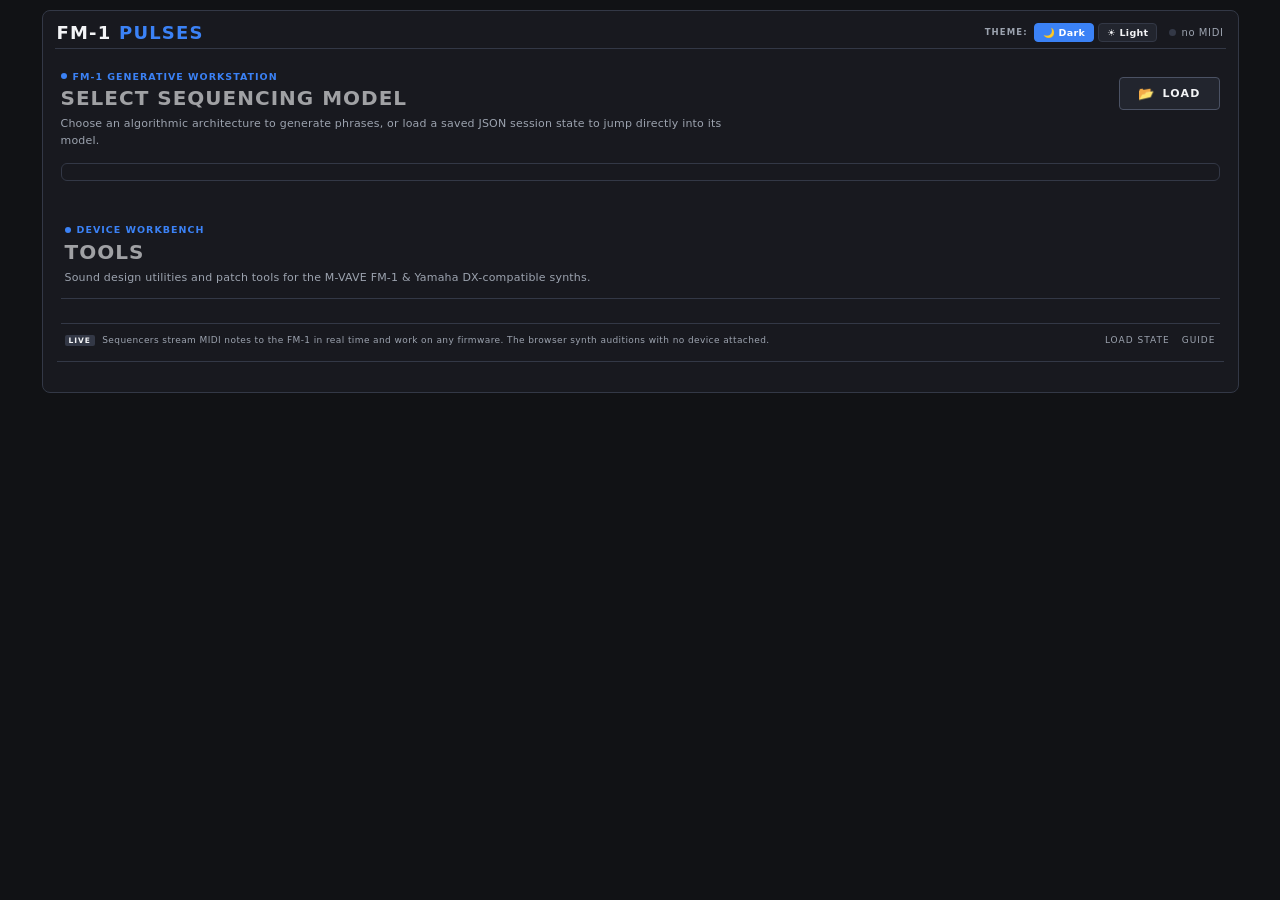
==== commit a177dd8b: "catchup" ====
--- a/index.html
+++ b/index.html
@@ -1,827 +1,832 @@
-<!doctype html>
-<html lang="en" data-theme="dark">
-<head>
-<meta charset="utf-8">
-<meta name="viewport" content="width=device-width, initial-scale=1">
-<meta name="theme-color" content="#12101a">
-<title>FM-1 Pulses</title>
-<link rel="icon" href="data:,">
-<link rel="stylesheet" href="css/style.css?v=1">
-<link rel="stylesheet" href="css/rack.css?v=4">
-<link rel="stylesheet" href="css/dxpatch.css?v=10">
-<link rel="stylesheet" href="css/librarian.css?v=3">
-</head>
-<body>
-<div class="case">
-  <header class="brand">
-    <div class="brand-left">
-      <button type="button" id="btn-back-landing" class="nav-back-btn" title="Return to Sequencer Models" style="display: none;">‹ Models</button>
-      <h1>FM-1 <b>PULSES</b></h1>
-      <span id="brand-mode-tag" class="brand-mode-tag" style="display: none;">Mene311</span>
-    </div>
-    <div class="brand-right">
-      <div class="themebar"><span class="swatches" id="themes"></span></div>
-      <div class="dev">
-        <span class="led" id="led"></span>
-        <span id="devname">no MIDI</span>
-      </div>
-    </div>
-  </header>
-
-  <!-- LANDING INTERFACE: Model Selection -->
-  <section id="view-landing" class="view-landing" aria-label="Sequencing Models">
-    <div class="landing-hero">
-      <div class="landing-hero-header">
-        <div>
-          <div class="landing-kicker">FM-1 GENERATIVE WORKSTATION</div>
-          <h2 class="landing-title">Select Sequencing Model</h2>
-        </div>
-        <div class="landing-hero-actions">
-          <label class="landing-load-btn" id="landing-load-btn" title="Upload a saved session JSON to load and launch its model">
-            <span class="load-icon" aria-hidden="true">📂</span>
-            <span>LOAD</span>
-            <input type="file" id="landing-load-file" accept=".json,.fm1p.json" style="display:none;">
-          </label>
-        </div>
-      </div>
-      <p class="landing-subtitle">Choose an algorithmic architecture to generate phrases, or load a saved JSON session state to jump directly into its model.</p>
-    <div id="models-filter-bar" class="models-filter-bar"></div>
-
-    <div id="models-grid" class="models-grid"></div>
-
-    <!-- TOOLS SECTION -->
-    <div class="landing-hero landing-tools-hero" style="margin-top: 18px;">
-      <div class="landing-kicker">DEVICE WORKBENCH</div>
-      <h2 class="landing-title">Tools</h2>
-      <p class="landing-subtitle">Sound design utilities and patch tools for the M-VAVE FM-1 &amp; Yamaha DX-compatible synths.</p>
-    </div>
-
-    <div id="tools-grid" class="models-grid tools-grid"></div>
-
-    <div class="landing-footer">
-      <div class="landing-firmware-note">
-        <span class="note-pill">LIVE</span> Sequencers stream MIDI notes to the FM-1 in real time and work on any firmware. The browser synth auditions with no device attached.
-      </div>
-      <div class="landing-footer-actions">
-        <label class="glink landing-load-link" title="Upload a saved session JSON">load state<input type="file" id="landing-footer-load-file" accept=".json,.fm1p.json" style="display:none;"></label>
-        <a class="glink" href="guide.html">guide</a>
-      </div>
-    </div>
-  </section>
-
-  <!-- SEQUENCER WORKSPACE: Shared Statusrow & Global Settings Bar -->
-  <section id="view-workspace" class="view-workspace view-mene311" style="display: none;" aria-label="Sequencer Workspace">
-    <div class="statusrow">
-      <a class="glink glink-model" id="link-models" href="#models" title="Return to sequencer models">‹ models</a>
-      <a class="glink" href="guide.html">guide</a>
-      <a class="glink" href="#librarian" id="librarian-link" title="Switch to Preset &amp; Pattern Librarian">librarian</a>
-      <a class="glink" id="ble" title="Connect the FM-1 over Bluetooth MIDI for cable-free playback. Device reads still need USB.">bluetooth</a>
-
-      <a class="glink" id="tips" title="Show or hide tooltips — turn them off if the hints cover the panel on a phone.">tips on</a>
-      <span id="status" class="status">loading…</span>
-    </div>
-
-    <!-- GLOBAL SETTINGS BAR (Full Width above all other controls) -->
-    <div class="sect global-bar" id="global-bar" aria-label="Global Settings">
-      <h3>Global</h3>
-      <div class="global-bar-body">
-        <div class="global-ops">
-          <div class="transport global-transport">
-            <button id="audition" title="Loop the selected slot (Space)">▶ Play</button>
-            <button id="mute" title="Mute / unmute browser audio (M) — starts muted">🔇</button>
-            <button id="safe-mode" class="btn-safe" title="Safe Mode: Limits notes to at most 8 per 500ms to protect the FM-1 sound engine from glitches">Safe: Off</button>
-          </div>
-          <div class="presets global-presets" id="presets">
-            <div id="preset-slots" class="preset-slots"></div>
-            <button id="export" title="Download this session (model, parameters, seed, locks and model buffers) as a versioned .fm1p.json file.">export</button>
-            <button id="import" title="Load a .fm1p.json session — switches to the sequencer model it was saved from and restores its exact state.">import</button>
-            <button type="button" id="btn-model-guide" class="btn-model-guide" title="Open comprehensive guide for the active sequencer model">guide</button>
-            <input type="file" id="importfile" accept=".json,application/json" hidden>
-          </div>
-        </div>
-        <div class="global-controls" id="global-controls"></div>
-      </div>
-    </div>
-
-    <!-- NOTES CONTROLS (Full-Width Key, Scale, Quantize & Octave Spread) -->
-    <div class="sect notes-bar" id="notes-bar" aria-label="Notes Controls"></div>
-
-    <!-- RHYTHM CONTROLS (Full-Width Euclid & Rhythm Tools) -->
-    <div class="sect rhythm-bar" id="rhythm-bar" aria-label="Rhythm Controls"></div>
-
-    <!-- GROOVE ROW (Horizontally Adjacent Humanise & Velocity) -->
-    <div class="humanise-velocity-row" id="humanise-velocity-bar" aria-label="Humanise and Velocity Controls"></div>
-
-    <!-- SEQUENCE (Full-Width 16x4 Step Buttons Grid) -->
-    <div class="sect sequence-bar" id="sequence" aria-label="Sequence"></div>
-
-    <!-- MODEL 1: MENE311 SEQUENCER -->
-    <div id="model-mene311" class="model-view" style="display: none;">
-      <div class="layout">
-        <div class="module">
-          <div class="rack" id="panel"></div>
-        </div>
-
-        <div class="display">
-          <h2>Pattern <small id="bufinfo"></small> <small id="loopinfo"></small></h2>
-          <canvas id="wave" class="wave" height="60"></canvas>
-          <div id="editor" class="editor">
-            <span class="elab">Step <b id="estep">—</b></span>
-            <div class="stepper editor-stepper" title="Step Pitch (Semitones)">
-              <button type="button" id="edown" class="stepper-btn dxpatch-stepper-btn" title="Lower this step a semitone (locks it)">‹</button>
-              <span id="enote" class="enote">—</span>
-              <button type="button" id="eup" class="stepper-btn dxpatch-stepper-btn" title="Raise this step a semitone (locks it)">›</button>
-            </div>
-            <button id="eclear" title="Empty this step and lock it">✕</button>
-            <button id="elock" class="elock" title="Locked steps survive regeneration">🔓</button>
-            <button id="eclearlocks" title="Forget every locked step">clear locks</button>
-            <span id="lockcount" class="lockcount"></span>
-          </div>
-        </div>
-      </div>
-    </div>
-
-    <!-- MODEL 2: CELLULAR AUTOMATA SEQUENCER -->
-    <div id="model-cellular" class="model-view" style="display: none;">
-      <!-- Populated dynamically by js/cellular.js -->
-    </div>
-
-    <!-- MODEL 3: TURING MACHINE SEQUENCER -->
-    <div id="model-turing" class="model-view" style="display: none;">
-      <!-- Populated dynamically by js/turing.js -->
-    </div>
-
-    <!-- MODEL 4: PARTICLES (ORCA / PLINKY COLLISION SIMULATOR) -->
-    <div id="model-particles" class="model-view" style="display: none;">
-      <!-- Populated dynamically by js/particles.js -->
-    </div>
-
-    <!-- MODEL 5: DOUBLE PENDULUM CHAOTIC ATTRACTOR -->
-    <div id="model-pendulum" class="model-view" style="display: none;">
-      <!-- Populated dynamically by js/pendulum.js -->
-    </div>
-
-    <!-- MODEL 6: FLOCKING SWARM CHORD ENGINE (UNLINKED CONTINUOUS MODEL) -->
-    <div id="model-flock" class="model-view" style="display: none;">
-      <!-- Populated dynamically by js/flock.js -->
-    </div>
-
-    <!-- MODEL 7: ROB HORDIJK RUNGLER (CHAOTIC STEPPED SHIFT REGISTER) -->
-    <div id="model-rungler" class="model-view" style="display: none;">
-      <!-- Populated dynamically by js/rungler.js -->
-    </div>
-
-    <!-- MODEL 8: BUCHLA 266 KRELL GENERATIVE PATCH -->
-    <div id="model-krell" class="model-view" style="display: none;">
-      <!-- Populated dynamically by js/krell.js -->
-    </div>
-
-    <!-- MODEL 9: L-SYSTEM MORPHOGENETIC GRAMMAR -->
-    <div id="model-lsystem" class="model-view" style="display: none;">
-      <!-- Populated dynamically by js/lsystem.js -->
-    </div>
-
-    <!-- MODEL 10: LOTKA-VOLTERRA PREDATOR-PREY ECOLOGICAL PHASE SPACE -->
-    <div id="model-lotka_volterra" class="model-view" style="display: none;">
-      <!-- Populated dynamically by js/lotka_volterra.js -->
-    </div>
-
-    <!-- MODEL 11: KEPLERIAN ORBITAL RESONANCE & N-BODY CHIMES -->
-    <div id="model-orbital" class="model-view" style="display: none;">
-      <!-- Populated dynamically by js/orbital.js -->
-    </div>
-
-    <!-- MODEL 12: ELECTROPLANKTON HANENBOW LEAF DEFLECTION BALLISTICS -->
-    <div id="model-hanenbow" class="model-view" style="display: none;">
-      <!-- Populated dynamically by js/hanenbow.js -->
-    </div>
-
-    <!-- MODEL 13: BAK-TANG-WIESENFELD ABELIAN SANDPILE (SOC) -->
-    <div id="model-sandpile" class="model-view" style="display: none;">
-      <!-- Populated dynamically by js/sandpile.js -->
-    </div>
-
-    <!-- MODEL 14: PERCOLATION CLUSTER & FLUID POROSITY PHASE TRANSITION -->
-    <div id="model-percolation" class="model-view" style="display: none;">
-      <!-- Populated dynamically by js/percolation.js -->
-    </div>
-
-    <!-- MODEL 15: DIFFUSION-LIMITED AGGREGATION (DLA) DENDRITIC CRYSTAL -->
-    <div id="model-dla" class="model-view" style="display: none;">
-      <!-- Populated dynamically by js/dla.js -->
-    </div>
-
-    <!-- MODEL 16: SIR EPIDEMIC NETWORK DYNAMICS -->
-    <div id="model-epidemic" class="model-view" style="display: none;">
-      <!-- Populated dynamically by js/epidemic.js -->
-    </div>
-
-    <!-- MODEL 17: ENGLISH CHANGE RINGING & CAMPANOLOGY -->
-    <div id="model-changes" class="model-view" style="display: none;">
-      <!-- Populated dynamically by js/changes.js -->
-    </div>
-
-    <!-- MODEL 18: PHYSARUM POLYCEPHALUM SLIME MOULD NETWORK -->
-    <div id="model-physarum" class="model-view" style="display: none;">
-      <!-- Populated dynamically by js/physarum.js -->
-    </div>
-
-    <!-- MODEL 19: GRAY-SCOTT REACTION-DIFFUSION TURING MORPHOGENESIS -->
-    <div id="model-reaction_diffusion" class="model-view" style="display: none;">
-      <!-- Populated dynamically by js/reaction_diffusion.js -->
-    </div>
-
-    <!-- MODEL 20: COUPLED KURAMOTO PHASE SYNCHRONIZATION OSCILLATORS -->
-    <div id="model-kuramoto" class="model-view" style="display: none;">
-      <!-- Populated dynamically by js/kuramoto.js -->
-    </div>
-
-    <!-- MODEL 21: FITZHUGH-NAGUMO BIOLOGICAL NEUROMORPHIC SPIKING NETWORK -->
-    <div id="model-fitzhugh_nagumo" class="model-view" style="display: none;">
-      <!-- Populated dynamically by js/fitzhugh_nagumo.js -->
-    </div>
-
-    <!-- MODEL 22: 2D ACOUSTIC WAVE EQUATION RIPPLE TANK (FDTD) -->
-    <div id="model-ripple_tank" class="model-view" style="display: none;">
-      <!-- Populated dynamically by js/ripple_tank.js -->
-    </div>
-
-    <!-- MODEL 23: ATMOSPHERIC RAYLEIGH-BÉNARD CONVECTION & CLOUD FORMATION -->
-    <div id="model-convection" class="model-view" style="display: none;">
-      <!-- Populated dynamically by js/convection.js -->
-    </div>
-
-    <!-- MODEL 24: HIGH-ORDER MARKOV TRANSITION MATRIX MELODIC MEMORY -->
-    <div id="model-markov_matrix" class="model-view" style="display: none;">
-      <!-- Populated dynamically by js/markov_matrix.js -->
-    </div>
-
-    <!-- MODEL 25: INTERACTIVE GENETIC ALGORITHM MELODIC GENOME BREEDER -->
-    <div id="model-genetic_breeder" class="model-view" style="display: none;">
-      <!-- Populated dynamically by js/genetic_breeder.js -->
-    </div>
-
-    <!-- MODEL 26: CHLADNI RESONANT CYMATICS PLATE & NODAL SAND PATTERNS -->
-    <div id="model-chladni" class="model-view" style="display: none;">
-      <!-- Populated dynamically by js/chladni.js -->
-    </div>
-
-    <!-- MODEL 27: BROWNIAN THERMAL RATCHET & FEYNMAN THERMAL DIODE -->
-    <div id="model-brownian_ratchet" class="model-view" style="display: none;">
-      <!-- Populated dynamically by js/brownian_ratchet.js -->
-    </div>
-
-    <!-- MODEL 28: ELECTROPLANKTON TRACY RIBBON PATH TRAJECTORY -->
-    <div id="model-tracy_ribbon" class="model-view" style="display: none;">
-      <!-- Populated dynamically by js/tracy_ribbon.js -->
-    </div>
-
-    <!-- MODEL 29: POLYMER SELF-AVOIDING WALK & STERIC JAMMING FOLDING -->
-    <div id="model-self_avoiding_walk" class="model-view" style="display: none;">
-      <!-- Populated dynamically by js/self_avoiding_walk.js -->
-    </div>
-
-    <!-- MODEL 30: BALLISTIC BILLIARDS HAMILTONIAN CHAOS -->
-    <div id="model-billiards" class="model-view" style="display: none;">
-      <!-- Populated dynamically by js/billiards.js -->
-    </div>
-  </section>
-
-  <!-- TOOL: DX PATCH GENERATOR WORKBENCH -->
-  <section id="view-dxpatch" class="view-workspace view-dxpatch" style="display: none;" aria-label="DX Patch Generator">
-    <div class="statusrow">
-      <a class="glink glink-model" id="dxpatch-link-models" href="#models" title="Return to models and tools">‹ tools</a>
-      <a class="glink" href="guide.html">guide</a>
-      <a class="glink" id="dxpatch-dl-voice" title="Download current voice as 163-byte VCED SysEx file">save voice (.syx)</a>
-      <a class="glink" id="dxpatch-dl-bank" title="Download 32-voice cartridge bank as 4104-byte VMEM SysEx file">save bank (.syx)</a>
-      <label class="glink" title="Open .syx file (Voice or Bank)" style="cursor: pointer;">
-        open .syx
-        <input type="file" id="dxpatch-file-input" accept=".syx,application/octet-stream" hidden>
-      </label>
-      <a class="glink" href="#librarian" title="Switch to Preset &amp; Pattern Librarian">librarian ›</a>
-    </div>
-
-    <div class="dxpatch-workspace">
-      <!-- Left Column: Generator Controls -->
-      <aside class="dxpatch-panel dxpatch-panel-left">
-        <div class="dxpatch-card">
-          <h3 class="dxpatch-heading">Sound Generator</h3>
-
-          <label class="dxpatch-field-label" for="dxpatch-category-select">Category Template</label>
-          <select id="dxpatch-category-select" class="dxpatch-select">
-            <option value="keys">🎹 Keys / Electric Piano</option>
-            <option value="bass">🎸 Bass (Slap / Sub / Acid)</option>
-            <option value="pad">🌊 Lush Pad / Strings</option>
-            <option value="percussive">🥁 FM Drum / Percussive</option>
-            <option value="lead">⚡ Lead Synth</option>
-            <option value="bell">🔔 Crystal Bell / Mallet</option>
-            <option value="brass">🎺 Brass / Horns</option>
-            <option value="pluck">🪕 Pluck / Koto / Guitar</option>
-            <option value="fx">🛸 Sci-Fi / FX</option>
-            <option value="constrained">📐 Constrained Random</option>
-            <option value="random">🎲 Pure Stochastic (Wild)</option>
-          </select>
-
-          <label class="dxpatch-field-label" for="dxpatch-profile-select">Sonic Profile Layer</label>
-          <select id="dxpatch-profile-select" class="dxpatch-select">
-            <option value="none">Neutral (Standard)</option>
-            <option value="warm">Warm &amp; Analog (-EXP rolloff)</option>
-            <option value="atonal">Atonal &amp; Metallic (Fixed Hz)</option>
-            <option value="crisp">Crisp &amp; Glassy (+LIN sparkle)</option>
-            <option value="gritty">Gritty &amp; Driven (High FB)</option>
-            <option value="ethereal">Ethereal &amp; Ambient (Slow swell)</option>
-          </select>
-
-          <label class="dxpatch-field-label" for="dxpatch-force-alg-select">Algorithm Constraint</label>
-          <select id="dxpatch-force-alg-select" class="dxpatch-select">
-            <option value="">Auto (Category Default)</option>
-          </select>
-        </div>
-
-        <div class="dxpatch-card">
-          <h3 class="dxpatch-heading">Timbral Macros</h3>
-
-          <div class="dxpatch-slider-row">
-            <div class="dxpatch-slider-header">
-              <span>Brightness</span>
-              <span id="dxpatch-val-brightness" class="dxpatch-mono-val">0.60</span>
-            </div>
-            <input type="range" id="dxpatch-slider-brightness" class="dxpatch-range" min="0" max="1" step="0.05" value="0.6" />
-          </div>
-
-          <div class="dxpatch-slider-row">
-            <div class="dxpatch-slider-header">
-              <span>Dissonance</span>
-              <span id="dxpatch-val-dissonance" class="dxpatch-mono-val">0.00</span>
-            </div>
-            <input type="range" id="dxpatch-slider-dissonance" class="dxpatch-range" min="0" max="1" step="0.05" value="0.0" />
-          </div>
-
-          <div class="dxpatch-slider-row">
-            <div class="dxpatch-slider-header">
-              <span>Env Speed</span>
-              <span id="dxpatch-val-env-speed" class="dxpatch-mono-val">0.50</span>
-            </div>
-            <input type="range" id="dxpatch-slider-env-speed" class="dxpatch-range" min="0" max="1" step="0.05" value="0.5" />
-          </div>
-
-          <div class="dxpatch-slider-row">
-            <div class="dxpatch-slider-header">
-              <span>Detune</span>
-              <span id="dxpatch-val-detune" class="dxpatch-mono-val">0.30</span>
-            </div>
-            <input type="range" id="dxpatch-slider-detune" class="dxpatch-range" min="0" max="1" step="0.05" value="0.3" />
-          </div>
-
-          <div class="dxpatch-slider-row">
-            <div class="dxpatch-slider-header">
-              <span>Mutation Rate</span>
-              <span id="dxpatch-val-mutation" class="dxpatch-mono-val">0.20</span>
-            </div>
-            <input type="range" id="dxpatch-slider-mutation" class="dxpatch-range" min="0.05" max="1" step="0.05" value="0.2" />
-          </div>
-        </div>
-
-        <div class="dxpatch-card">
-          <button id="dxpatch-btn-generate" class="dxpatch-btn-block primary" title="Generate new patch (Space)">
-            <span>🎲 Generate Patch</span> <kbd>Space</kbd>
-          </button>
-          <button id="dxpatch-btn-mutate" class="dxpatch-btn-block warning" title="Mutate current voice (M)">
-            <span>🧬 Mutate Voice</span> <kbd>M</kbd>
-          </button>
-          <button id="dxpatch-btn-add-bank" class="dxpatch-btn-block" title="Store voice into active bank slot (B)">
-            <span>📥 Save to Bank Slot</span> <kbd>B</kbd>
-          </button>
-        </div>
-
-        <div class="dxpatch-card">
-          <h3 class="dxpatch-heading">Hardware &amp; SysEx</h3>
-          <div class="dxpatch-btn-grid-2">
-            <button id="dxpatch-btn-send-patch" class="dxpatch-btn-sm" title="Send 163-byte VCED SysEx to FM-1">📤 Send Voice (163B)</button>
-            <button id="dxpatch-btn-send-bank" class="dxpatch-btn-sm" title="Send 4104-byte VMEM SysEx to FM-1">📦 Send Bank (4104B)</button>
-          </div>
-
-          <div style="display:flex; justify-content:space-between; align-items:center; margin-top:6px; font-size:10px; color:var(--dim);">
-            <label style="display:flex; align-items:center; gap:5px; cursor:pointer;" title="Automatically send 163B VCED SysEx on generate/mutate">
-              <input type="checkbox" id="dxpatch-chk-auto-send" checked />
-              <span>Auto-Send SysEx</span>
-            </label>
-            <label style="display:flex; align-items:center; gap:4px;">
-              <span>Ch:</span>
-              <select id="dxpatch-midi-channel-select" class="dxpatch-select" style="width: auto; padding: 1px 4px;">
-                <option value="0">1</option><option value="1">2</option><option value="2">3</option><option value="3">4</option>
-                <option value="4">5</option><option value="5">6</option><option value="6">7</option><option value="7">8</option>
-                <option value="8">9</option><option value="9">10</option><option value="10">11</option><option value="11">12</option>
-                <option value="12">13</option><option value="13">14</option><option value="14">15</option><option value="15">16</option>
-              </select>
-            </label>
-          </div>
-
-          <div style="margin-top:6px;">
-            <label class="dxpatch-field-label" for="dxpatch-audition-mode-select">Audition Audio</label>
-            <select id="dxpatch-audition-mode-select" class="dxpatch-select">
-              <option value="auto">Auto (FM-1 if connected, else Browser)</option>
-              <option value="browser">Browser FM Synth Only</option>
-              <option value="hardware">M-VAVE FM-1 Hardware Only</option>
-              <option value="both">Both (Browser + FM-1)</option>
-            </select>
-          </div>
-
-          <div class="dxpatch-btn-grid-2" style="margin-top:8px;">
-            <button id="dxpatch-btn-dl-voice" class="dxpatch-btn-sm" title="Download 163-byte single voice SysEx">💾 Voice .syx</button>
-            <button id="dxpatch-btn-dl-patch-bank" class="dxpatch-btn-sm" title="Download 4104-byte cartridge with this voice in Slot 1">💾 Cart .syx</button>
-          </div>
-          <div class="dxpatch-file-drop" id="dxpatch-drop-area">
-            <span>📂 Drop or click to load <code>.syx</code></span>
-          </div>
-        </div>
-      </aside>
-
-      <!-- Center Column: Voice Inspector & 6-Op Matrix -->
-      <div class="dxpatch-panel dxpatch-panel-center">
-        <!-- Voice Header Card -->
-        <div class="dxpatch-voice-header">
-          <div class="dxpatch-title-group">
-            <span class="dxpatch-micro-label">VOICE NAME (10 CHARS)</span>
-            <input type="text" id="dxpatch-name-input" class="dxpatch-name-input" maxlength="10" value="INIT VOICE" spellcheck="false" />
-          </div>
-
-          <div class="dxpatch-param-pill">
-            <span class="dxpatch-micro-label">FEEDBACK</span>
-            <div class="dxpatch-stepper">
-              <button type="button" id="dxpatch-fb-prev" class="dxpatch-stepper-btn" title="Decrease Feedback (0–7)">‹</button>
-              <input type="number" id="dxpatch-fb-input" min="0" max="7" value="0" class="dxpatch-stepper-input" title="Feedback (0–7)" />
-              <button type="button" id="dxpatch-fb-next" class="dxpatch-stepper-btn" title="Increase Feedback (0–7)">›</button>
-            </div>
-          </div>
-
-          <div class="dxpatch-param-pill">
-            <span class="dxpatch-micro-label">TRANSPOSE</span>
-            <div class="dxpatch-stepper">
-              <button type="button" id="dxpatch-transpose-prev" class="dxpatch-stepper-btn" title="Decrease Transpose (0–48)">‹</button>
-              <input type="number" id="dxpatch-transpose-input" min="0" max="48" value="24" class="dxpatch-stepper-input" title="Transpose (0–48 semitones)" />
-              <button type="button" id="dxpatch-transpose-next" class="dxpatch-stepper-btn" title="Increase Transpose (0–48)">›</button>
-            </div>
-          </div>
-
-          <div class="dxpatch-param-pill">
-            <span class="dxpatch-micro-label">LFO WAVE</span>
-            <div class="dxpatch-stepper" title="LFO Waveform (use buttons or wheel)">
-              <button type="button" id="dxpatch-lfo-wave-prev" class="dxpatch-stepper-btn" title="Previous LFO Waveform">‹</button>
-              <span id="dxpatch-lfo-wave" class="dxpatch-stepper-val" title="LFO Waveform">Triangle</span>
-              <button type="button" id="dxpatch-lfo-wave-next" class="dxpatch-stepper-btn" title="Next LFO Waveform">›</button>
-            </div>
-          </div>
-
-          <div class="dxpatch-param-pill">
-            <span class="dxpatch-micro-label">LFO SPD / PMD</span>
-            <div class="dxpatch-lfo-steppers-wrap">
-              <div class="dxpatch-stepper" title="LFO Speed (0–99)">
-                <button type="button" id="dxpatch-lfo-spd-prev" class="dxpatch-stepper-btn" title="Decrease Speed">‹</button>
-                <input type="number" id="dxpatch-lfo-speed" min="0" max="99" value="35" class="dxpatch-stepper-input" title="LFO Speed (0–99)" />
-                <button type="button" id="dxpatch-lfo-spd-next" class="dxpatch-stepper-btn" title="Increase Speed">›</button>
-              </div>
-              <div class="dxpatch-stepper" title="Pitch Mod Depth (0–99)">
-                <button type="button" id="dxpatch-lfo-pmd-prev" class="dxpatch-stepper-btn" title="Decrease Pitch Mod Depth">‹</button>
-                <input type="number" id="dxpatch-lfo-pmd" min="0" max="99" value="0" class="dxpatch-stepper-input" title="Pitch Mod Depth (0–99)" />
-                <button type="button" id="dxpatch-lfo-pmd-next" class="dxpatch-stepper-btn" title="Increase Pitch Mod Depth">›</button>
-              </div>
-            </div>
-          </div>
-        </div>
-
-        <!-- Visualizer Grid -->
-        <div class="dxpatch-viz-grid">
-          <div class="dxpatch-card">
-            <div class="dxpatch-card-header">
-              <span id="dxpatch-alg-card-title" class="dxpatch-card-title dxpatch-alg-title-wrap">
-                <span>Algorithm</span>
-                <span class="dxpatch-stepper">
-                  <button type="button" id="dxpatch-alg-prev" class="dxpatch-stepper-btn" title="Previous Algorithm (1–32)">‹</button>
-                  <input type="number" id="dxpatch-alg-input" min="1" max="32" value="1" class="dxpatch-alg-input" title="Algorithm (1–32)" />
-                  <button type="button" id="dxpatch-alg-next" class="dxpatch-stepper-btn" title="Next Algorithm (1–32)">›</button>
-                </span>
-              </span>
-            </div>
-            <div class="dxpatch-alg-body">
-              <canvas id="dxpatch-alg-canvas" width="220" height="125"></canvas>
-            </div>
-          </div>
-
-          <div class="dxpatch-card">
-            <div class="dxpatch-card-header">
-              <span class="dxpatch-card-title">Operator Envelopes (R1–R4 / L1–L4)</span>
-              <div class="dxpatch-env-op-selectors" id="dxpatch-env-op-selectors" role="group" aria-label="Select Operator Envelope">
-                <button type="button" class="dxpatch-op-sel-btn" data-op="all" title="Show all operator envelopes">ALL</button>
-                <button type="button" class="dxpatch-op-sel-btn active" data-op="1" title="Select OP1 envelope (drag breakpoints to edit)">OP1</button>
-                <button type="button" class="dxpatch-op-sel-btn" data-op="2" title="Select OP2 envelope (drag breakpoints to edit)">OP2</button>
-                <button type="button" class="dxpatch-op-sel-btn" data-op="3" title="Select OP3 envelope (drag breakpoints to edit)">OP3</button>
-                <button type="button" class="dxpatch-op-sel-btn" data-op="4" title="Select OP4 envelope (drag breakpoints to edit)">OP4</button>
-                <button type="button" class="dxpatch-op-sel-btn" data-op="5" title="Select OP5 envelope (drag breakpoints to edit)">OP5</button>
-                <button type="button" class="dxpatch-op-sel-btn" data-op="6" title="Select OP6 envelope (drag breakpoints to edit)">OP6</button>
-              </div>
-            </div>
-            <canvas id="dxpatch-env-canvas" width="460" height="125" title="Click an envelope to select. Drag breakpoints to edit Rate &amp; Level live."></canvas>
-          </div>
-        </div>
-
-        <!-- 6-Operator Parameter Matrix Table -->
-        <div class="dxpatch-card">
-          <div class="dxpatch-card-header">
-            <span class="dxpatch-card-title">6-Operator FM Matrix</span>
-          </div>
-          <div class="dxpatch-ops-wrap">
-            <table class="dxpatch-ops-table">
-              <thead>
-                <tr>
-                  <th title="Operator number (OP1–OP6) & enable/mute toggle">OP</th>
-                  <th title="FM routing role: Carrier (audible output) or Modulator (modulates other operators)">ROLE</th>
-                  <th title="Output level (0–99): Carrier loudness or Modulator modulation index">LEVEL</th>
-                  <th title="Oscillator mode: Frequency Ratio (tracks keyboard) or Fixed Frequency (Hz)">MODE</th>
-                  <th title="Frequency coarse multiplier: 0–31 (Ratio mode) or 10^N (Fixed mode)">COARSE</th>
-                  <th title="Frequency fine fraction (0–99): micro-tuning added to coarse value">FINE</th>
-                  <th title="Effective frequency: harmonic multiple ratio or absolute frequency in Hz">RATIO/HZ</th>
-                  <th title="Detune offset (0–14): microtonal pitch offset (-7 to +7, 7 = center)">DETUNE</th>
-                  <th title="Velocity sensitivity (0–7): responsiveness of level to key velocity">VEL</th>
-                  <th title="Keyboard rate scaling (0–7): speeds up envelope at higher pitches">RS</th>
-                  <th title="Envelope Rate 1 (0–99): attack speed (99 = fastest / instantaneous)">R1</th>
-                  <th title="Envelope Rate 2 (0–99): initial decay speed toward Level 2">R2</th>
-                  <th title="Envelope Rate 3 (0–99): secondary decay speed toward Level 3">R3</th>
-                  <th title="Envelope Rate 4 (0–99): release speed after key-off toward Level 4">R4</th>
-                  <th title="Envelope Level 1 (0–99): attack peak level">L1</th>
-                  <th title="Envelope Level 2 (0–99): decay level after Rate 1">L2</th>
-                  <th title="Envelope Level 3 (0–99): sustain level held during note gate">L3</th>
-                  <th title="Envelope Level 4 (0–99): release rest level after note off">L4</th>
-                </tr>
-              </thead>
-              <tbody id="dxpatch-ops-tbody"></tbody>
-            </table>
-          </div>
-        </div>
-
-        <!-- Audition Keyboard -->
-        <div class="dxpatch-card">
-          <div class="dxpatch-card-header">
-            <span class="dxpatch-card-title" title="Click keys or use keys A–K (W E T Y U for sharps)">Interactive Audition Keyboard</span>
-          </div>
-          <div id="dxpatch-piano-keyboard" class="dxpatch-keyboard-wrap"></div>
-        </div>
-      </div>
-
-      <!-- Right Column: 32-Voice Bank Manager -->
-      <aside class="dxpatch-panel dxpatch-panel-right">
-        <div class="dxpatch-card">
-          <div class="dxpatch-card-header">
-            <h3 class="dxpatch-heading" style="margin:0;">32-Voice Bank</h3>
-            <span id="dxpatch-bank-slot-indicator" class="dxpatch-badge badge-carrier">Slot 01</span>
-          </div>
-          <div class="dxpatch-btn-grid-2">
-            <button id="dxpatch-btn-fill-bank" class="dxpatch-btn-sm" title="Generate 32 voices of current category">⚡ Fill 32</button>
-            <button id="dxpatch-btn-fill-mixed-bank" class="dxpatch-btn-sm" title="Generate 32 mixed-category voices">🌈 Mixed 32</button>
-          </div>
-          <button id="dxpatch-btn-export-bank" class="dxpatch-btn-block primary" style="margin-top:6px; font-size:10px;">
-            <span>📦 Download Bank (.syx)</span>
-          </button>
-          <div id="dxpatch-bank-list" class="dxpatch-bank-list" style="margin-top:8px;"></div>
-        </div>
-      </aside>
-    </div>
-
-    <div style="font-size:10px; color:var(--dim); padding:4px 2px; display:flex; justify-content:space-between;">
-      <span id="dxpatch-status-message">Ready. Click keys to audition, or press Space to generate.</span>
-      <span><kbd>Space</kbd> Generate &nbsp; <kbd>M</kbd> Mutate &nbsp; <kbd>B</kbd> To Bank</span>
-    </div>
-  </section>
-
-  <!-- TOOL: PRESET & PATTERN LIBRARIAN WORKBENCH -->
-  <section id="view-librarian" class="view-workspace view-librarian" style="display: none;" aria-label="Preset and Pattern Librarian">
-    <div class="statusrow">
-      <a class="glink glink-model" id="lib-link-models" href="#models" title="Return to models and tools">‹ tools</a>
-      <a class="glink" href="guide.html">guide</a>
-      <a class="glink" id="lib-top-pull-presets" title="Pull presets in selected bank filter from FM-1 via SysEx 0x10">pull presets</a>
-      <a class="glink" id="lib-top-pull-patterns" title="Pull all 16 patterns from FM-1 RAM via SysEx 0x11">pull patterns</a>
-      <a class="glink" id="lib-top-export-bundle" title="Export all pulled presets and patterns as a single JSON backup bundle">backup (.json)</a>
-      <label class="glink" title="Import .syx, .mid, or .json files (Presets, Banks, or Patterns)" style="cursor: pointer;">
-        import file
-        <input type="file" id="lib-top-file-input" accept=".syx,.mid,.midi,.json,application/octet-stream,application/json" hidden>
-      </label>
-      <a class="glink" href="#dxpatch" title="Switch to DX Patch Generator (FM-1 6-Op FM)">dx patch</a>
-    </div>
-
-    <div class="lib-workspace">
-      <!-- Left Column: Hardware Preset & Pattern Transfer Operations -->
-      <aside class="lib-panel lib-panel-left">
-        <div class="lib-card">
-          <div class="lib-card-header">
-            <h3 class="lib-heading">Presets (1–128)</h3>
-            <div class="lib-seg-group" id="lib-bank-filter-group" title="Filter preset slots by bank (A: 1–32, B: 33–64, C: 65–96, D: 97–128, VA: 113–128)">
-              <button type="button" class="lib-seg-btn active" data-bank="all" title="All 128 Presets">ALL</button>
-              <button type="button" class="lib-seg-btn" data-bank="A" title="Bank A (Slots 1–32)">A</button>
-              <button type="button" class="lib-seg-btn" data-bank="B" title="Bank B (Slots 33–64)">B</button>
-              <button type="button" class="lib-seg-btn" data-bank="C" title="Bank C (Slots 65–96)">C</button>
-              <button type="button" class="lib-seg-btn" data-bank="D" title="Bank D (Slots 97–128)">D</button>
-              <button type="button" class="lib-seg-btn" data-bank="VA" title="VA Pack (Slots 113–128)">VA</button>
-            </div>
-          </div>
-
-          <div class="lib-btn-grid-2">
-            <button type="button" id="lib-btn-pull-preset" class="lib-btn-sm primary" title="Read selected preset slot from FM-1 via SysEx 0x10">📥 Pull Slot</button>
-            <button type="button" id="lib-btn-pull-bank" class="lib-btn-sm primary" title="Read all slots in active bank filter from FM-1">📥 Pull Bank</button>
-            <button type="button" id="lib-btn-write-preset" class="lib-btn-sm warning" title="Write selected preset to FM-1 slot via 231B SysEx 0x04">📤 Write Slot</button>
-            <button type="button" id="lib-btn-open-editor" class="lib-btn-sm" title="Open selected preset in DX Patch or VA Patch Editor">🔧 Edit Patch</button>
-          </div>
-
-          <div class="lib-btn-grid-2" style="margin-top:6px;">
-            <button type="button" id="lib-btn-dl-preset-v4" class="lib-btn-sm" title="Download selected preset as 231-byte BaudGirl v4 .syx">💾 Slot 231B</button>
-            <button type="button" id="lib-btn-dl-preset-dx7" class="lib-btn-sm" title="Download selected preset as 163-byte DX7 VCED .syx">💾 Slot VCED</button>
-            <button type="button" id="lib-btn-dl-bank-v4" class="lib-btn-sm" title="Download active bank filter as multi-preset 231B .syx pack">📦 Bank 231B</button>
-            <button type="button" id="lib-btn-dl-bank-dx7" class="lib-btn-sm" title="Download 32-voice DX7 VMEM cartridge bank (4104B .syx)">📦 DX7 4104B</button>
-          </div>
-          <button type="button" id="lib-btn-dl-presets-json" class="lib-btn-block" style="margin-top:6px; margin-bottom:0;" title="Export pulled presets as JSON">
-            <span>📄 Export Presets (.json)</span>
-          </button>
-
-          <div id="lib-progress-wrap" class="lib-progress-wrap">
-            <div class="lib-progress-header">
-              <span id="lib-progress-label">Reading…</span>
-              <button type="button" id="lib-btn-cancel-transfer" class="lib-btn-sm" style="padding:1px 6px;" title="Cancel active MIDI transfer">✕</button>
-            </div>
-            <div class="lib-progress-bar">
-              <div id="lib-progress-fill" class="lib-progress-fill"></div>
-            </div>
-          </div>
-        </div>
-
-        <div class="lib-card">
-          <div class="lib-card-header">
-            <h3 class="lib-heading">Patterns (P1–P16)</h3>
-          </div>
-
-          <button type="button" id="lib-btn-upload-pattern" class="lib-btn-block primary" title="Upload active pattern to FM-1 slot via SysEx 0x20 (U or F)">
-            <span>📤 Upload Pattern to FM-1</span> <kbd>U</kbd>
-          </button>
-
-          <div class="lib-btn-grid-2">
-            <button type="button" id="lib-btn-pull-pattern" class="lib-btn-sm primary" title="Pull selected pattern slot from FM-1 RAM via SysEx 0x11">📥 Pull Pat</button>
-            <button type="button" id="lib-btn-pull-all-patterns" class="lib-btn-sm primary" title="Pull all 16 patterns from FM-1 RAM">📥 Pull 16</button>
-            <button type="button" id="lib-btn-upload-all-patterns" class="lib-btn-sm warning" title="Upload all 16 patterns to FM-1 slots 1–16">📤 Upload 16</button>
-            <button type="button" id="lib-btn-pull-seq" class="lib-btn-sm" title="Import all 16 slots from Pulses Sequencer workspace bank">🔄 From Seq</button>
-          </div>
-
-          <div class="lib-btn-grid-2" style="margin-top:6px;">
-            <button type="button" id="lib-btn-send-seq" class="lib-btn-sm" title="Copy active pattern into Pulses Sequencer workspace bank">➡ To Seq Slot</button>
-            <button type="button" id="lib-btn-dl-pat-syx" class="lib-btn-sm" title="Download active pattern as FM-1 0x20 .syx">💾 Pat .syx</button>
-            <button type="button" id="lib-btn-dl-all-pat-syx" class="lib-btn-sm" title="Download all 16 patterns as a single .syx file">📦 16 Pat .syx</button>
-            <button type="button" id="lib-btn-dl-pat-mid" class="lib-btn-sm" title="Export active pattern as a Standard MIDI File (.mid)">🎵 Export .mid</button>
-          </div>
-          <button type="button" id="lib-btn-dl-pat-json" class="lib-btn-block" style="margin-top:6px; margin-bottom:0;" title="Export all 16 patterns as JSON">
-            <span>📄 Export Patterns (.json)</span>
-          </button>
-        </div>
-
-        <div class="lib-card">
-          <div class="lib-card-header">
-            <h3 class="lib-heading">Audition &amp; File I/O</h3>
-          </div>
-          <div style="display:flex; gap:6px; align-items:center;">
-            <select id="lib-audition-mode-select" class="lib-select" style="margin-bottom:0; flex:1;" title="Audio output target for pattern &amp; keyboard audition">
-              <option value="auto">Auto (FM-1 or Browser)</option>
-              <option value="browser">Browser Synth Only</option>
-              <option value="hardware">FM-1 Hardware Only</option>
-              <option value="both">Both (Browser + FM-1)</option>
-            </select>
-            <select id="lib-midi-channel-select" class="lib-select" style="width:auto; margin-bottom:0; padding:4px 6px;" title="MIDI Channel (1–16)">
-              <option value="0">Ch 1</option><option value="1">Ch 2</option><option value="2">Ch 3</option><option value="3">Ch 4</option>
-              <option value="4">Ch 5</option><option value="5">Ch 6</option><option value="6">Ch 7</option><option value="7">Ch 8</option>
-              <option value="8">Ch 9</option><option value="9">Ch 10</option><option value="10">Ch 11</option><option value="11">Ch 12</option>
-              <option value="12">Ch 13</option><option value="13">Ch 14</option><option value="14">Ch 15</option><option value="15">Ch 16</option>
-            </select>
-          </div>
-          <div class="lib-file-drop" id="lib-drop-area" title="Drop or click to import .syx (Preset, Bank, or Pattern), .mid (MIDI sequence), or .json">
-            <span>📂 Drop or click: <code>.syx</code> <code>.mid</code> <code>.json</code></span>
-            <input type="file" id="lib-panel-file-input" accept=".syx,.mid,.midi,.json,application/octet-stream,application/json" hidden />
-          </div>
-        </div>
-      </aside>
-
-      <!-- Center Column: 64-Step Pattern Preview & Preset Inspector -->
-      <div class="lib-panel lib-panel-center">
-        <!-- Pattern Preview Card -->
-        <div class="lib-card">
-          <div class="lib-toolbar-strip">
-            <button type="button" id="lib-btn-play-pattern" class="lib-btn-sm primary" title="Play / Stop active pattern (Space)">▶ Play</button>
-
-            <div class="lib-param-pill" title="Target FM-1 Pattern Slot (P1–P16)">
-              <span class="lib-micro-label">SLOT</span>
-              <div class="lib-stepper">
-                <button type="button" id="lib-pat-slot-prev" class="lib-stepper-btn" title="Previous Pattern">‹</button>
-                <span id="lib-pat-slot-val" class="lib-stepper-val">P1</span>
-                <button type="button" id="lib-pat-slot-next" class="lib-stepper-btn" title="Next Pattern">›</button>
-              </div>
-            </div>
-
-            <div class="lib-param-pill" title="Pattern Step Length (1–64)">
-              <span class="lib-micro-label">LEN</span>
-              <span id="lib-pat-len-val" class="lib-stepper-val">16 st</span>
-            </div>
-
-            <div class="lib-param-pill" title="Step Rate Division">
-              <span class="lib-micro-label">RATE</span>
-              <span id="lib-pat-rate" class="lib-stepper-val" style="min-width:34px;">1/16</span>
-            </div>
-
-            <div class="lib-param-pill" title="Pattern Tempo (30–300 BPM)">
-              <span class="lib-micro-label">BPM</span>
-              <span id="lib-pat-tempo-val" class="lib-stepper-val">120</span>
-            </div>
-
-            <div class="lib-param-pill" title="Gate Duration (5–100%)">
-              <span class="lib-micro-label">GATE</span>
-              <span id="lib-pat-gate-val" class="lib-stepper-val">80%</span>
-            </div>
-
-            <div class="lib-param-pill" title="Swing (50–75%)">
-              <span class="lib-micro-label">SWG</span>
-              <span id="lib-pat-swing-val" class="lib-stepper-val">50%</span>
-            </div>
-
-            <div class="lib-param-pill" title="Total Notes in Pattern" style="margin-left:auto;">
-              <span class="lib-micro-label">NOTES</span>
-              <span id="lib-pat-notes-val" class="lib-stepper-val" style="color:var(--accent); font-weight:700;">0</span>
-            </div>
-          </div>
-
-          <!-- Read-Only Pattern Visualizer Canvas -->
-          <div class="lib-canvas-wrap" style="margin-top:6px;">
-            <canvas id="lib-pattern-canvas" width="720" height="180" title="Pattern Preview"></canvas>
-          </div>
-        </div>
-
-        <!-- Preset Inspector Card -->
-        <div class="lib-card">
-          <div class="lib-toolbar-strip">
-            <div class="lib-param-pill" title="Selected Preset Slot (1–128)">
-              <span class="lib-micro-label">PRESET</span>
-              <div class="lib-stepper">
-                <button type="button" id="lib-preset-prev" class="lib-stepper-btn" title="Previous Preset">‹</button>
-                <span id="lib-preset-slot-label" class="lib-stepper-val" style="min-width:64px;">#001 · A01</span>
-                <button type="button" id="lib-preset-next" class="lib-stepper-btn" title="Next Preset">›</button>
-              </div>
-            </div>
-
-            <div class="lib-param-pill" title="Preset Name (10 ASCII chars)">
-              <span class="lib-micro-label">NAME</span>
-              <input type="text" id="lib-preset-name-input" class="lib-name-input" maxlength="10" value="" placeholder="EMPTY" spellcheck="false" />
-            </div>
-
-            <span id="lib-preset-engine-badge" class="lib-badge" title="Detected Synth Engine (FM / VA / 8BIT)">EMPTY</span>
-
-            <div id="lib-preset-summary" class="lib-preset-summary" style="flex:1;"></div>
-          </div>
-        </div>
-      </div>
-
-      <!-- Right Column: 16 Pattern Slots & 128 Preset Library -->
-      <aside class="lib-panel lib-panel-right">
-        <div class="lib-card">
-          <div class="lib-card-header">
-            <h3 class="lib-heading">16 Pattern Slots</h3>
-            <span id="lib-active-pat-badge" class="lib-badge">P1</span>
-          </div>
-          <div id="lib-pattern-list" class="lib-pattern-grid"></div>
-        </div>
-
-        <div class="lib-card">
-          <div class="lib-card-header">
-            <h3 class="lib-heading">Preset Library</h3>
-            <span id="lib-preset-count-badge" class="lib-badge">0 / 128</span>
-          </div>
-          <div id="lib-preset-list" class="lib-preset-list"></div>
-        </div>
-      </aside>
-    </div>
-
-    <div style="font-size:10px; color:var(--dim); padding:4px 2px; display:flex; justify-content:space-between;">
-      <span id="lib-status-message">Ready. Pull or import presets and patterns, or upload and export to FM-1 hardware.</span>
-      <span><kbd>Space</kbd> Play/Stop Pattern &nbsp; <kbd>U</kbd> Upload Pattern</span>
-    </div>
-  </section>
-</div>
-
-<!-- MODEL GUIDE MODAL -->
-<div id="model-guide-modal" class="modal-backdrop" style="display: none;" role="dialog" aria-modal="true" aria-labelledby="modal-guide-title">
-  <div class="modal-dialog">
-    <div class="modal-header">
-      <div class="modal-title-group">
-        <h2 id="modal-guide-title" class="modal-title">Model Guide</h2>
-        <div id="modal-guide-kicker" class="modal-kicker"></div>
-      </div>
-      <button type="button" id="modal-guide-close" class="modal-close-btn" title="Close Guide (Esc)">✕</button>
-    </div>
-    <div id="modal-guide-body" class="modal-body"></div>
-  </div>
-</div>
-
-<script type="module" src="js/rack.js?v=17"></script>
-</body>
-</html>
+<!doctype html>
+<html lang="en" data-theme="dark">
+<head>
+<meta charset="utf-8">
+<meta name="viewport" content="width=device-width, initial-scale=1">
+<meta name="theme-color" content="#12101a">
+<title>FM-1 Pulses</title>
+<link rel="icon" href="data:,">
+<link rel="stylesheet" href="css/style.css?v=1">
+<link rel="stylesheet" href="css/rack.css?v=4">
+<link rel="stylesheet" href="css/dxpatch.css?v=10">
+<link rel="stylesheet" href="css/librarian.css?v=3">
+</head>
+<body>
+<div class="case">
+  <header class="brand">
+    <div class="brand-left">
+      <button type="button" id="btn-back-landing" class="nav-back-btn" title="Return to Sequencer Models" style="display: none;">‹ Models</button>
+      <h1>FM-1 <b>PULSES</b></h1>
+      <span id="brand-mode-tag" class="brand-mode-tag" style="display: none;">Mene311</span>
+    </div>
+    <div class="brand-right">
+      <div class="themebar"><span class="swatches" id="themes"></span></div>
+      <div class="dev">
+        <span class="led" id="led"></span>
+        <span id="devname">no MIDI</span>
+      </div>
+    </div>
+  </header>
+
+  <!-- LANDING INTERFACE: Model Selection -->
+  <section id="view-landing" class="view-landing" aria-label="Sequencing Models">
+    <div class="landing-hero">
+      <div class="landing-hero-header">
+        <div>
+          <div class="landing-kicker">FM-1 GENERATIVE WORKSTATION</div>
+          <h2 class="landing-title">Select Sequencing Model</h2>
+        </div>
+        <div class="landing-hero-actions">
+          <label class="landing-load-btn" id="landing-load-btn" title="Upload a saved session JSON to load and launch its model">
+            <span class="load-icon" aria-hidden="true">📂</span>
+            <span>LOAD</span>
+            <input type="file" id="landing-load-file" accept=".json,.fm1p.json" style="display:none;">
+          </label>
+        </div>
+      </div>
+      <p class="landing-subtitle">Choose an algorithmic architecture to generate phrases, or load a saved JSON session state to jump directly into its model.</p>
+    <div id="models-filter-bar" class="models-filter-bar"></div>
+
+    <div id="models-grid" class="models-grid"></div>
+
+    <!-- TOOLS SECTION -->
+    <div class="landing-hero landing-tools-hero" style="margin-top: 18px;">
+      <div class="landing-kicker">DEVICE WORKBENCH</div>
+      <h2 class="landing-title">Tools</h2>
+      <p class="landing-subtitle">Sound design utilities and patch tools for the M-VAVE FM-1 &amp; Yamaha DX-compatible synths.</p>
+    </div>
+
+    <div id="tools-grid" class="models-grid tools-grid"></div>
+
+    <div class="landing-footer">
+      <div class="landing-firmware-note">
+        <span class="note-pill">LIVE</span> Sequencers stream MIDI notes to the FM-1 in real time and work on any firmware. The browser synth auditions with no device attached.
+      </div>
+      <div class="landing-footer-actions">
+        <label class="glink landing-load-link" title="Upload a saved session JSON">load state<input type="file" id="landing-footer-load-file" accept=".json,.fm1p.json" style="display:none;"></label>
+        <a class="glink" href="guide.html">guide</a>
+      </div>
+    </div>
+  </section>
+
+  <!-- SEQUENCER WORKSPACE: Shared Statusrow & Global Settings Bar -->
+  <section id="view-workspace" class="view-workspace view-mene311" style="display: none;" aria-label="Sequencer Workspace">
+    <div class="statusrow">
+      <a class="glink glink-model" id="link-models" href="#models" title="Return to sequencer models">‹ models</a>
+      <a class="glink" href="guide.html">guide</a>
+      <a class="glink" href="#librarian" id="librarian-link" title="Switch to Preset &amp; Pattern Librarian">librarian</a>
+      <a class="glink" id="ble" title="Connect the FM-1 over Bluetooth MIDI for cable-free playback. Device reads still need USB.">bluetooth</a>
+
+      <a class="glink" id="tips" title="Show or hide tooltips — turn them off if the hints cover the panel on a phone.">tips on</a>
+      <span id="status" class="status">loading…</span>
+    </div>
+
+    <!-- GLOBAL SETTINGS BAR (Full Width above all other controls) -->
+    <div class="sect global-bar" id="global-bar" aria-label="Global Settings">
+      <h3>Global</h3>
+      <div class="global-bar-body">
+        <div class="global-ops">
+          <div class="transport global-transport">
+            <button id="audition" title="Loop the selected slot (Space)">▶ Play</button>
+            <button id="mute" title="Mute / unmute browser audio (M) — starts muted">🔇</button>
+            <button id="safe-mode" class="btn-safe" title="Safe Mode: Limits notes to at most 8 per 500ms to protect the FM-1 sound engine from glitches">Safe: Off</button>
+          </div>
+          <div class="presets global-presets" id="presets">
+            <div id="preset-slots" class="preset-slots"></div>
+            <button id="export" title="Download this session (model, parameters, seed, locks and model buffers) as a versioned .fm1p.json file.">export</button>
+            <button id="import" title="Load a .fm1p.json session — switches to the sequencer model it was saved from and restores its exact state.">import</button>
+            <button type="button" id="btn-model-guide" class="btn-model-guide" title="Open comprehensive guide for the active sequencer model">guide</button>
+            <input type="file" id="importfile" accept=".json,application/json" hidden>
+          </div>
+        </div>
+        <div class="global-controls" id="global-controls"></div>
+      </div>
+    </div>
+
+    <!-- NOTES CONTROLS (Full-Width Key, Scale, Quantize & Octave Spread) -->
+    <div class="sect notes-bar" id="notes-bar" aria-label="Notes Controls"></div>
+
+    <!-- RHYTHM CONTROLS (Full-Width Euclid & Rhythm Tools) -->
+    <div class="sect rhythm-bar" id="rhythm-bar" aria-label="Rhythm Controls"></div>
+
+    <!-- GROOVE ROW (Horizontally Adjacent Humanise & Velocity) -->
+    <div class="humanise-velocity-row" id="humanise-velocity-bar" aria-label="Humanise and Velocity Controls"></div>
+
+    <!-- SEQUENCE (Full-Width 16x4 Step Buttons Grid) -->
+    <div class="sect sequence-bar" id="sequence" aria-label="Sequence"></div>
+
+    <!-- MODEL 1: MENE311 SEQUENCER -->
+    <div id="model-mene311" class="model-view" style="display: none;">
+      <div class="layout">
+        <div class="module">
+          <div class="rack" id="panel"></div>
+        </div>
+
+        <div class="display">
+          <h2>Pattern <small id="bufinfo"></small> <small id="loopinfo"></small></h2>
+          <canvas id="wave" class="wave" height="60"></canvas>
+          <div id="editor" class="editor">
+            <span class="elab">Step <b id="estep">—</b></span>
+            <div class="stepper editor-stepper" title="Step Pitch (Semitones)">
+              <button type="button" id="edown" class="stepper-btn dxpatch-stepper-btn" title="Lower this step a semitone (locks it)">‹</button>
+              <span id="enote" class="enote">—</span>
+              <button type="button" id="eup" class="stepper-btn dxpatch-stepper-btn" title="Raise this step a semitone (locks it)">›</button>
+            </div>
+            <button id="eclear" title="Empty this step and lock it">✕</button>
+            <button id="elock" class="elock" title="Locked steps survive regeneration">🔓</button>
+            <button id="eclearlocks" title="Forget every locked step">clear locks</button>
+            <span id="lockcount" class="lockcount"></span>
+          </div>
+        </div>
+      </div>
+    </div>
+
+    <!-- MODEL 2: CELLULAR AUTOMATA SEQUENCER -->
+    <div id="model-cellular" class="model-view" style="display: none;">
+      <!-- Populated dynamically by js/cellular.js -->
+    </div>
+
+    <!-- MODEL 3: TURING MACHINE SEQUENCER -->
+    <div id="model-turing" class="model-view" style="display: none;">
+      <!-- Populated dynamically by js/turing.js -->
+    </div>
+
+    <!-- MODEL 4: PARTICLES (ORCA / PLINKY COLLISION SIMULATOR) -->
+    <div id="model-particles" class="model-view" style="display: none;">
+      <!-- Populated dynamically by js/particles.js -->
+    </div>
+
+    <!-- MODEL 5: DOUBLE PENDULUM CHAOTIC ATTRACTOR -->
+    <div id="model-pendulum" class="model-view" style="display: none;">
+      <!-- Populated dynamically by js/pendulum.js -->
+    </div>
+
+    <!-- MODEL 6: FLOCKING SWARM CHORD ENGINE (UNLINKED CONTINUOUS MODEL) -->
+    <div id="model-flock" class="model-view" style="display: none;">
+      <!-- Populated dynamically by js/flock.js -->
+    </div>
+
+    <!-- MODEL 7: ROB HORDIJK RUNGLER (CHAOTIC STEPPED SHIFT REGISTER) -->
+    <div id="model-rungler" class="model-view" style="display: none;">
+      <!-- Populated dynamically by js/rungler.js -->
+    </div>
+
+    <!-- MODEL 8: BUCHLA 266 KRELL GENERATIVE PATCH -->
+    <div id="model-krell" class="model-view" style="display: none;">
+      <!-- Populated dynamically by js/krell.js -->
+    </div>
+
+    <!-- MODEL 9: L-SYSTEM MORPHOGENETIC GRAMMAR -->
+    <div id="model-lsystem" class="model-view" style="display: none;">
+      <!-- Populated dynamically by js/lsystem.js -->
+    </div>
+
+    <!-- MODEL 10: LOTKA-VOLTERRA PREDATOR-PREY ECOLOGICAL PHASE SPACE -->
+    <div id="model-lotka_volterra" class="model-view" style="display: none;">
+      <!-- Populated dynamically by js/lotka_volterra.js -->
+    </div>
+
+    <!-- MODEL 11: KEPLERIAN ORBITAL RESONANCE & N-BODY CHIMES -->
+    <div id="model-orbital" class="model-view" style="display: none;">
+      <!-- Populated dynamically by js/orbital.js -->
+    </div>
+
+    <!-- MODEL 12: ELECTROPLANKTON HANENBOW LEAF DEFLECTION BALLISTICS -->
+    <div id="model-hanenbow" class="model-view" style="display: none;">
+      <!-- Populated dynamically by js/hanenbow.js -->
+    </div>
+
+    <!-- MODEL 13: BAK-TANG-WIESENFELD ABELIAN SANDPILE (SOC) -->
+    <div id="model-sandpile" class="model-view" style="display: none;">
+      <!-- Populated dynamically by js/sandpile.js -->
+    </div>
+
+    <!-- MODEL 14: PERCOLATION CLUSTER & FLUID POROSITY PHASE TRANSITION -->
+    <div id="model-percolation" class="model-view" style="display: none;">
+      <!-- Populated dynamically by js/percolation.js -->
+    </div>
+
+    <!-- MODEL 15: DIFFUSION-LIMITED AGGREGATION (DLA) DENDRITIC CRYSTAL -->
+    <div id="model-dla" class="model-view" style="display: none;">
+      <!-- Populated dynamically by js/dla.js -->
+    </div>
+
+    <!-- MODEL 16: SIR EPIDEMIC NETWORK DYNAMICS -->
+    <div id="model-epidemic" class="model-view" style="display: none;">
+      <!-- Populated dynamically by js/epidemic.js -->
+    </div>
+
+    <!-- MODEL 17: ENGLISH CHANGE RINGING & CAMPANOLOGY -->
+    <div id="model-changes" class="model-view" style="display: none;">
+      <!-- Populated dynamically by js/changes.js -->
+    </div>
+
+    <!-- MODEL 18: PHYSARUM POLYCEPHALUM SLIME MOULD NETWORK -->
+    <div id="model-physarum" class="model-view" style="display: none;">
+      <!-- Populated dynamically by js/physarum.js -->
+    </div>
+
+    <!-- MODEL 19: GRAY-SCOTT REACTION-DIFFUSION TURING MORPHOGENESIS -->
+    <div id="model-reaction_diffusion" class="model-view" style="display: none;">
+      <!-- Populated dynamically by js/reaction_diffusion.js -->
+    </div>
+
+    <!-- MODEL 20: COUPLED KURAMOTO PHASE SYNCHRONIZATION OSCILLATORS -->
+    <div id="model-kuramoto" class="model-view" style="display: none;">
+      <!-- Populated dynamically by js/kuramoto.js -->
+    </div>
+
+    <!-- MODEL 21: FITZHUGH-NAGUMO BIOLOGICAL NEUROMORPHIC SPIKING NETWORK -->
+    <div id="model-fitzhugh_nagumo" class="model-view" style="display: none;">
+      <!-- Populated dynamically by js/fitzhugh_nagumo.js -->
+    </div>
+
+    <!-- MODEL 22: 2D ACOUSTIC WAVE EQUATION RIPPLE TANK (FDTD) -->
+    <div id="model-ripple_tank" class="model-view" style="display: none;">
+      <!-- Populated dynamically by js/ripple_tank.js -->
+    </div>
+
+    <!-- MODEL 23: ATMOSPHERIC RAYLEIGH-BÉNARD CONVECTION & CLOUD FORMATION -->
+    <div id="model-convection" class="model-view" style="display: none;">
+      <!-- Populated dynamically by js/convection.js -->
+    </div>
+
+    <!-- MODEL 24: HIGH-ORDER MARKOV TRANSITION MATRIX MELODIC MEMORY -->
+    <div id="model-markov_matrix" class="model-view" style="display: none;">
+      <!-- Populated dynamically by js/markov_matrix.js -->
+    </div>
+
+    <!-- MODEL 25: INTERACTIVE GENETIC ALGORITHM MELODIC GENOME BREEDER -->
+    <div id="model-genetic_breeder" class="model-view" style="display: none;">
+      <!-- Populated dynamically by js/genetic_breeder.js -->
+    </div>
+
+    <!-- MODEL 26: CHLADNI RESONANT CYMATICS PLATE & NODAL SAND PATTERNS -->
+    <div id="model-chladni" class="model-view" style="display: none;">
+      <!-- Populated dynamically by js/chladni.js -->
+    </div>
+
+    <!-- MODEL 27: BROWNIAN THERMAL RATCHET & FEYNMAN THERMAL DIODE -->
+    <div id="model-brownian_ratchet" class="model-view" style="display: none;">
+      <!-- Populated dynamically by js/brownian_ratchet.js -->
+    </div>
+
+    <!-- MODEL 28: ELECTROPLANKTON TRACY RIBBON PATH TRAJECTORY -->
+    <div id="model-tracy_ribbon" class="model-view" style="display: none;">
+      <!-- Populated dynamically by js/tracy_ribbon.js -->
+    </div>
+
+    <!-- MODEL 29: POLYMER SELF-AVOIDING WALK & STERIC JAMMING FOLDING -->
+    <div id="model-self_avoiding_walk" class="model-view" style="display: none;">
+      <!-- Populated dynamically by js/self_avoiding_walk.js -->
+    </div>
+
+    <!-- MODEL 30: BALLISTIC BILLIARDS HAMILTONIAN CHAOS -->
+    <div id="model-billiards" class="model-view" style="display: none;">
+      <!-- Populated dynamically by js/billiards.js -->
+    </div>
+
+    <!-- MODEL 31: NODAL DIRECTED GRAPH TOPOLOGICAL AUTOMATA -->
+    <div id="model-nodal_graph" class="model-view" style="display: none;">
+      <!-- Populated dynamically by js/nodal_graph.js -->
+    </div>
+  </section>
+
+  <!-- TOOL: DX PATCH GENERATOR WORKBENCH -->
+  <section id="view-dxpatch" class="view-workspace view-dxpatch" style="display: none;" aria-label="DX Patch Generator">
+    <div class="statusrow">
+      <a class="glink glink-model" id="dxpatch-link-models" href="#models" title="Return to models and tools">‹ tools</a>
+      <a class="glink" href="guide.html">guide</a>
+      <a class="glink" id="dxpatch-dl-voice" title="Download current voice as 163-byte VCED SysEx file">save voice (.syx)</a>
+      <a class="glink" id="dxpatch-dl-bank" title="Download 32-voice cartridge bank as 4104-byte VMEM SysEx file">save bank (.syx)</a>
+      <label class="glink" title="Open .syx file (Voice or Bank)" style="cursor: pointer;">
+        open .syx
+        <input type="file" id="dxpatch-file-input" accept=".syx,application/octet-stream" hidden>
+      </label>
+      <a class="glink" href="#librarian" title="Switch to Preset &amp; Pattern Librarian">librarian ›</a>
+    </div>
+
+    <div class="dxpatch-workspace">
+      <!-- Left Column: Generator Controls -->
+      <aside class="dxpatch-panel dxpatch-panel-left">
+        <div class="dxpatch-card">
+          <h3 class="dxpatch-heading">Sound Generator</h3>
+
+          <label class="dxpatch-field-label" for="dxpatch-category-select">Category Template</label>
+          <select id="dxpatch-category-select" class="dxpatch-select">
+            <option value="keys">🎹 Keys / Electric Piano</option>
+            <option value="bass">🎸 Bass (Slap / Sub / Acid)</option>
+            <option value="pad">🌊 Lush Pad / Strings</option>
+            <option value="percussive">🥁 FM Drum / Percussive</option>
+            <option value="lead">⚡ Lead Synth</option>
+            <option value="bell">🔔 Crystal Bell / Mallet</option>
+            <option value="brass">🎺 Brass / Horns</option>
+            <option value="pluck">🪕 Pluck / Koto / Guitar</option>
+            <option value="fx">🛸 Sci-Fi / FX</option>
+            <option value="constrained">📐 Constrained Random</option>
+            <option value="random">🎲 Pure Stochastic (Wild)</option>
+          </select>
+
+          <label class="dxpatch-field-label" for="dxpatch-profile-select">Sonic Profile Layer</label>
+          <select id="dxpatch-profile-select" class="dxpatch-select">
+            <option value="none">Neutral (Standard)</option>
+            <option value="warm">Warm &amp; Analog (-EXP rolloff)</option>
+            <option value="atonal">Atonal &amp; Metallic (Fixed Hz)</option>
+            <option value="crisp">Crisp &amp; Glassy (+LIN sparkle)</option>
+            <option value="gritty">Gritty &amp; Driven (High FB)</option>
+            <option value="ethereal">Ethereal &amp; Ambient (Slow swell)</option>
+          </select>
+
+          <label class="dxpatch-field-label" for="dxpatch-force-alg-select">Algorithm Constraint</label>
+          <select id="dxpatch-force-alg-select" class="dxpatch-select">
+            <option value="">Auto (Category Default)</option>
+          </select>
+        </div>
+
+        <div class="dxpatch-card">
+          <h3 class="dxpatch-heading">Timbral Macros</h3>
+
+          <div class="dxpatch-slider-row">
+            <div class="dxpatch-slider-header">
+              <span>Brightness</span>
+              <span id="dxpatch-val-brightness" class="dxpatch-mono-val">0.60</span>
+            </div>
+            <input type="range" id="dxpatch-slider-brightness" class="dxpatch-range" min="0" max="1" step="0.05" value="0.6" />
+          </div>
+
+          <div class="dxpatch-slider-row">
+            <div class="dxpatch-slider-header">
+              <span>Dissonance</span>
+              <span id="dxpatch-val-dissonance" class="dxpatch-mono-val">0.00</span>
+            </div>
+            <input type="range" id="dxpatch-slider-dissonance" class="dxpatch-range" min="0" max="1" step="0.05" value="0.0" />
+          </div>
+
+          <div class="dxpatch-slider-row">
+            <div class="dxpatch-slider-header">
+              <span>Env Speed</span>
+              <span id="dxpatch-val-env-speed" class="dxpatch-mono-val">0.50</span>
+            </div>
+            <input type="range" id="dxpatch-slider-env-speed" class="dxpatch-range" min="0" max="1" step="0.05" value="0.5" />
+          </div>
+
+          <div class="dxpatch-slider-row">
+            <div class="dxpatch-slider-header">
+              <span>Detune</span>
+              <span id="dxpatch-val-detune" class="dxpatch-mono-val">0.30</span>
+            </div>
+            <input type="range" id="dxpatch-slider-detune" class="dxpatch-range" min="0" max="1" step="0.05" value="0.3" />
+          </div>
+
+          <div class="dxpatch-slider-row">
+            <div class="dxpatch-slider-header">
+              <span>Mutation Rate</span>
+              <span id="dxpatch-val-mutation" class="dxpatch-mono-val">0.20</span>
+            </div>
+            <input type="range" id="dxpatch-slider-mutation" class="dxpatch-range" min="0.05" max="1" step="0.05" value="0.2" />
+          </div>
+        </div>
+
+        <div class="dxpatch-card">
+          <button id="dxpatch-btn-generate" class="dxpatch-btn-block primary" title="Generate new patch (Space)">
+            <span>🎲 Generate Patch</span> <kbd>Space</kbd>
+          </button>
+          <button id="dxpatch-btn-mutate" class="dxpatch-btn-block warning" title="Mutate current voice (M)">
+            <span>🧬 Mutate Voice</span> <kbd>M</kbd>
+          </button>
+          <button id="dxpatch-btn-add-bank" class="dxpatch-btn-block" title="Store voice into active bank slot (B)">
+            <span>📥 Save to Bank Slot</span> <kbd>B</kbd>
+          </button>
+        </div>
+
+        <div class="dxpatch-card">
+          <h3 class="dxpatch-heading">Hardware &amp; SysEx</h3>
+          <div class="dxpatch-btn-grid-2">
+            <button id="dxpatch-btn-send-patch" class="dxpatch-btn-sm" title="Send 163-byte VCED SysEx to FM-1">📤 Send Voice (163B)</button>
+            <button id="dxpatch-btn-send-bank" class="dxpatch-btn-sm" title="Send 4104-byte VMEM SysEx to FM-1">📦 Send Bank (4104B)</button>
+          </div>
+
+          <div style="display:flex; justify-content:space-between; align-items:center; margin-top:6px; font-size:10px; color:var(--dim);">
+            <label style="display:flex; align-items:center; gap:5px; cursor:pointer;" title="Automatically send 163B VCED SysEx on generate/mutate">
+              <input type="checkbox" id="dxpatch-chk-auto-send" checked />
+              <span>Auto-Send SysEx</span>
+            </label>
+            <label style="display:flex; align-items:center; gap:4px;">
+              <span>Ch:</span>
+              <select id="dxpatch-midi-channel-select" class="dxpatch-select" style="width: auto; padding: 1px 4px;">
+                <option value="0">1</option><option value="1">2</option><option value="2">3</option><option value="3">4</option>
+                <option value="4">5</option><option value="5">6</option><option value="6">7</option><option value="7">8</option>
+                <option value="8">9</option><option value="9">10</option><option value="10">11</option><option value="11">12</option>
+                <option value="12">13</option><option value="13">14</option><option value="14">15</option><option value="15">16</option>
+              </select>
+            </label>
+          </div>
+
+          <div style="margin-top:6px;">
+            <label class="dxpatch-field-label" for="dxpatch-audition-mode-select">Audition Audio</label>
+            <select id="dxpatch-audition-mode-select" class="dxpatch-select">
+              <option value="auto">Auto (FM-1 if connected, else Browser)</option>
+              <option value="browser">Browser FM Synth Only</option>
+              <option value="hardware">M-VAVE FM-1 Hardware Only</option>
+              <option value="both">Both (Browser + FM-1)</option>
+            </select>
+          </div>
+
+          <div class="dxpatch-btn-grid-2" style="margin-top:8px;">
+            <button id="dxpatch-btn-dl-voice" class="dxpatch-btn-sm" title="Download 163-byte single voice SysEx">💾 Voice .syx</button>
+            <button id="dxpatch-btn-dl-patch-bank" class="dxpatch-btn-sm" title="Download 4104-byte cartridge with this voice in Slot 1">💾 Cart .syx</button>
+          </div>
+          <div class="dxpatch-file-drop" id="dxpatch-drop-area">
+            <span>📂 Drop or click to load <code>.syx</code></span>
+          </div>
+        </div>
+      </aside>
+
+      <!-- Center Column: Voice Inspector & 6-Op Matrix -->
+      <div class="dxpatch-panel dxpatch-panel-center">
+        <!-- Voice Header Card -->
+        <div class="dxpatch-voice-header">
+          <div class="dxpatch-title-group">
+            <span class="dxpatch-micro-label">VOICE NAME (10 CHARS)</span>
+            <input type="text" id="dxpatch-name-input" class="dxpatch-name-input" maxlength="10" value="INIT VOICE" spellcheck="false" />
+          </div>
+
+          <div class="dxpatch-param-pill">
+            <span class="dxpatch-micro-label">FEEDBACK</span>
+            <div class="dxpatch-stepper">
+              <button type="button" id="dxpatch-fb-prev" class="dxpatch-stepper-btn" title="Decrease Feedback (0–7)">‹</button>
+              <input type="number" id="dxpatch-fb-input" min="0" max="7" value="0" class="dxpatch-stepper-input" title="Feedback (0–7)" />
+              <button type="button" id="dxpatch-fb-next" class="dxpatch-stepper-btn" title="Increase Feedback (0–7)">›</button>
+            </div>
+          </div>
+
+          <div class="dxpatch-param-pill">
+            <span class="dxpatch-micro-label">TRANSPOSE</span>
+            <div class="dxpatch-stepper">
+              <button type="button" id="dxpatch-transpose-prev" class="dxpatch-stepper-btn" title="Decrease Transpose (0–48)">‹</button>
+              <input type="number" id="dxpatch-transpose-input" min="0" max="48" value="24" class="dxpatch-stepper-input" title="Transpose (0–48 semitones)" />
+              <button type="button" id="dxpatch-transpose-next" class="dxpatch-stepper-btn" title="Increase Transpose (0–48)">›</button>
+            </div>
+          </div>
+
+          <div class="dxpatch-param-pill">
+            <span class="dxpatch-micro-label">LFO WAVE</span>
+            <div class="dxpatch-stepper" title="LFO Waveform (use buttons or wheel)">
+              <button type="button" id="dxpatch-lfo-wave-prev" class="dxpatch-stepper-btn" title="Previous LFO Waveform">‹</button>
+              <span id="dxpatch-lfo-wave" class="dxpatch-stepper-val" title="LFO Waveform">Triangle</span>
+              <button type="button" id="dxpatch-lfo-wave-next" class="dxpatch-stepper-btn" title="Next LFO Waveform">›</button>
+            </div>
+          </div>
+
+          <div class="dxpatch-param-pill">
+            <span class="dxpatch-micro-label">LFO SPD / PMD</span>
+            <div class="dxpatch-lfo-steppers-wrap">
+              <div class="dxpatch-stepper" title="LFO Speed (0–99)">
+                <button type="button" id="dxpatch-lfo-spd-prev" class="dxpatch-stepper-btn" title="Decrease Speed">‹</button>
+                <input type="number" id="dxpatch-lfo-speed" min="0" max="99" value="35" class="dxpatch-stepper-input" title="LFO Speed (0–99)" />
+                <button type="button" id="dxpatch-lfo-spd-next" class="dxpatch-stepper-btn" title="Increase Speed">›</button>
+              </div>
+              <div class="dxpatch-stepper" title="Pitch Mod Depth (0–99)">
+                <button type="button" id="dxpatch-lfo-pmd-prev" class="dxpatch-stepper-btn" title="Decrease Pitch Mod Depth">‹</button>
+                <input type="number" id="dxpatch-lfo-pmd" min="0" max="99" value="0" class="dxpatch-stepper-input" title="Pitch Mod Depth (0–99)" />
+                <button type="button" id="dxpatch-lfo-pmd-next" class="dxpatch-stepper-btn" title="Increase Pitch Mod Depth">›</button>
+              </div>
+            </div>
+          </div>
+        </div>
+
+        <!-- Visualizer Grid -->
+        <div class="dxpatch-viz-grid">
+          <div class="dxpatch-card">
+            <div class="dxpatch-card-header">
+              <span id="dxpatch-alg-card-title" class="dxpatch-card-title dxpatch-alg-title-wrap">
+                <span>Algorithm</span>
+                <span class="dxpatch-stepper">
+                  <button type="button" id="dxpatch-alg-prev" class="dxpatch-stepper-btn" title="Previous Algorithm (1–32)">‹</button>
+                  <input type="number" id="dxpatch-alg-input" min="1" max="32" value="1" class="dxpatch-alg-input" title="Algorithm (1–32)" />
+                  <button type="button" id="dxpatch-alg-next" class="dxpatch-stepper-btn" title="Next Algorithm (1–32)">›</button>
+                </span>
+              </span>
+            </div>
+            <div class="dxpatch-alg-body">
+              <canvas id="dxpatch-alg-canvas" width="220" height="125"></canvas>
+            </div>
+          </div>
+
+          <div class="dxpatch-card">
+            <div class="dxpatch-card-header">
+              <span class="dxpatch-card-title">Operator Envelopes (R1–R4 / L1–L4)</span>
+              <div class="dxpatch-env-op-selectors" id="dxpatch-env-op-selectors" role="group" aria-label="Select Operator Envelope">
+                <button type="button" class="dxpatch-op-sel-btn" data-op="all" title="Show all operator envelopes">ALL</button>
+                <button type="button" class="dxpatch-op-sel-btn active" data-op="1" title="Select OP1 envelope (drag breakpoints to edit)">OP1</button>
+                <button type="button" class="dxpatch-op-sel-btn" data-op="2" title="Select OP2 envelope (drag breakpoints to edit)">OP2</button>
+                <button type="button" class="dxpatch-op-sel-btn" data-op="3" title="Select OP3 envelope (drag breakpoints to edit)">OP3</button>
+                <button type="button" class="dxpatch-op-sel-btn" data-op="4" title="Select OP4 envelope (drag breakpoints to edit)">OP4</button>
+                <button type="button" class="dxpatch-op-sel-btn" data-op="5" title="Select OP5 envelope (drag breakpoints to edit)">OP5</button>
+                <button type="button" class="dxpatch-op-sel-btn" data-op="6" title="Select OP6 envelope (drag breakpoints to edit)">OP6</button>
+              </div>
+            </div>
+            <canvas id="dxpatch-env-canvas" width="460" height="125" title="Click an envelope to select. Drag breakpoints to edit Rate &amp; Level live."></canvas>
+          </div>
+        </div>
+
+        <!-- 6-Operator Parameter Matrix Table -->
+        <div class="dxpatch-card">
+          <div class="dxpatch-card-header">
+            <span class="dxpatch-card-title">6-Operator FM Matrix</span>
+          </div>
+          <div class="dxpatch-ops-wrap">
+            <table class="dxpatch-ops-table">
+              <thead>
+                <tr>
+                  <th title="Operator number (OP1–OP6) & enable/mute toggle">OP</th>
+                  <th title="FM routing role: Carrier (audible output) or Modulator (modulates other operators)">ROLE</th>
+                  <th title="Output level (0–99): Carrier loudness or Modulator modulation index">LEVEL</th>
+                  <th title="Oscillator mode: Frequency Ratio (tracks keyboard) or Fixed Frequency (Hz)">MODE</th>
+                  <th title="Frequency coarse multiplier: 0–31 (Ratio mode) or 10^N (Fixed mode)">COARSE</th>
+                  <th title="Frequency fine fraction (0–99): micro-tuning added to coarse value">FINE</th>
+                  <th title="Effective frequency: harmonic multiple ratio or absolute frequency in Hz">RATIO/HZ</th>
+                  <th title="Detune offset (0–14): microtonal pitch offset (-7 to +7, 7 = center)">DETUNE</th>
+                  <th title="Velocity sensitivity (0–7): responsiveness of level to key velocity">VEL</th>
+                  <th title="Keyboard rate scaling (0–7): speeds up envelope at higher pitches">RS</th>
+                  <th title="Envelope Rate 1 (0–99): attack speed (99 = fastest / instantaneous)">R1</th>
+                  <th title="Envelope Rate 2 (0–99): initial decay speed toward Level 2">R2</th>
+                  <th title="Envelope Rate 3 (0–99): secondary decay speed toward Level 3">R3</th>
+                  <th title="Envelope Rate 4 (0–99): release speed after key-off toward Level 4">R4</th>
+                  <th title="Envelope Level 1 (0–99): attack peak level">L1</th>
+                  <th title="Envelope Level 2 (0–99): decay level after Rate 1">L2</th>
+                  <th title="Envelope Level 3 (0–99): sustain level held during note gate">L3</th>
+                  <th title="Envelope Level 4 (0–99): release rest level after note off">L4</th>
+                </tr>
+              </thead>
+              <tbody id="dxpatch-ops-tbody"></tbody>
+            </table>
+          </div>
+        </div>
+
+        <!-- Audition Keyboard -->
+        <div class="dxpatch-card">
+          <div class="dxpatch-card-header">
+            <span class="dxpatch-card-title" title="Click keys or use keys A–K (W E T Y U for sharps)">Interactive Audition Keyboard</span>
+          </div>
+          <div id="dxpatch-piano-keyboard" class="dxpatch-keyboard-wrap"></div>
+        </div>
+      </div>
+
+      <!-- Right Column: 32-Voice Bank Manager -->
+      <aside class="dxpatch-panel dxpatch-panel-right">
+        <div class="dxpatch-card">
+          <div class="dxpatch-card-header">
+            <h3 class="dxpatch-heading" style="margin:0;">32-Voice Bank</h3>
+            <span id="dxpatch-bank-slot-indicator" class="dxpatch-badge badge-carrier">Slot 01</span>
+          </div>
+          <div class="dxpatch-btn-grid-2">
+            <button id="dxpatch-btn-fill-bank" class="dxpatch-btn-sm" title="Generate 32 voices of current category">⚡ Fill 32</button>
+            <button id="dxpatch-btn-fill-mixed-bank" class="dxpatch-btn-sm" title="Generate 32 mixed-category voices">🌈 Mixed 32</button>
+          </div>
+          <button id="dxpatch-btn-export-bank" class="dxpatch-btn-block primary" style="margin-top:6px; font-size:10px;">
+            <span>📦 Download Bank (.syx)</span>
+          </button>
+          <div id="dxpatch-bank-list" class="dxpatch-bank-list" style="margin-top:8px;"></div>
+        </div>
+      </aside>
+    </div>
+
+    <div style="font-size:10px; color:var(--dim); padding:4px 2px; display:flex; justify-content:space-between;">
+      <span id="dxpatch-status-message">Ready. Click keys to audition, or press Space to generate.</span>
+      <span><kbd>Space</kbd> Generate &nbsp; <kbd>M</kbd> Mutate &nbsp; <kbd>B</kbd> To Bank</span>
+    </div>
+  </section>
+
+  <!-- TOOL: PRESET & PATTERN LIBRARIAN WORKBENCH -->
+  <section id="view-librarian" class="view-workspace view-librarian" style="display: none;" aria-label="Preset and Pattern Librarian">
+    <div class="statusrow">
+      <a class="glink glink-model" id="lib-link-models" href="#models" title="Return to models and tools">‹ tools</a>
+      <a class="glink" href="guide.html">guide</a>
+      <a class="glink" id="lib-top-pull-presets" title="Pull presets in selected bank filter from FM-1 via SysEx 0x10">pull presets</a>
+      <a class="glink" id="lib-top-pull-patterns" title="Pull all 16 patterns from FM-1 RAM via SysEx 0x11">pull patterns</a>
+      <a class="glink" id="lib-top-export-bundle" title="Export all pulled presets and patterns as a single JSON backup bundle">backup (.json)</a>
+      <label class="glink" title="Import .syx, .mid, or .json files (Presets, Banks, or Patterns)" style="cursor: pointer;">
+        import file
+        <input type="file" id="lib-top-file-input" accept=".syx,.mid,.midi,.json,application/octet-stream,application/json" hidden>
+      </label>
+      <a class="glink" href="#dxpatch" title="Switch to DX Patch Generator (FM-1 6-Op FM)">dx patch</a>
+    </div>
+
+    <div class="lib-workspace">
+      <!-- Left Column: Hardware Preset & Pattern Transfer Operations -->
+      <aside class="lib-panel lib-panel-left">
+        <div class="lib-card">
+          <div class="lib-card-header">
+            <h3 class="lib-heading">Presets (1–128)</h3>
+            <div class="lib-seg-group" id="lib-bank-filter-group" title="Filter preset slots by bank (A: 1–32, B: 33–64, C: 65–96, D: 97–128, VA: 113–128)">
+              <button type="button" class="lib-seg-btn active" data-bank="all" title="All 128 Presets">ALL</button>
+              <button type="button" class="lib-seg-btn" data-bank="A" title="Bank A (Slots 1–32)">A</button>
+              <button type="button" class="lib-seg-btn" data-bank="B" title="Bank B (Slots 33–64)">B</button>
+              <button type="button" class="lib-seg-btn" data-bank="C" title="Bank C (Slots 65–96)">C</button>
+              <button type="button" class="lib-seg-btn" data-bank="D" title="Bank D (Slots 97–128)">D</button>
+              <button type="button" class="lib-seg-btn" data-bank="VA" title="VA Pack (Slots 113–128)">VA</button>
+            </div>
+          </div>
+
+          <div class="lib-btn-grid-2">
+            <button type="button" id="lib-btn-pull-preset" class="lib-btn-sm primary" title="Read selected preset slot from FM-1 via SysEx 0x10">📥 Pull Slot</button>
+            <button type="button" id="lib-btn-pull-bank" class="lib-btn-sm primary" title="Read all slots in active bank filter from FM-1">📥 Pull Bank</button>
+            <button type="button" id="lib-btn-write-preset" class="lib-btn-sm warning" title="Write selected preset to FM-1 slot via 231B SysEx 0x04">📤 Write Slot</button>
+            <button type="button" id="lib-btn-open-editor" class="lib-btn-sm" title="Open selected preset in DX Patch or VA Patch Editor">🔧 Edit Patch</button>
+          </div>
+
+          <div class="lib-btn-grid-2" style="margin-top:6px;">
+            <button type="button" id="lib-btn-dl-preset-v4" class="lib-btn-sm" title="Download selected preset as 231-byte BaudGirl v4 .syx">💾 Slot 231B</button>
+            <button type="button" id="lib-btn-dl-preset-dx7" class="lib-btn-sm" title="Download selected preset as 163-byte DX7 VCED .syx">💾 Slot VCED</button>
+            <button type="button" id="lib-btn-dl-bank-v4" class="lib-btn-sm" title="Download active bank filter as multi-preset 231B .syx pack">📦 Bank 231B</button>
+            <button type="button" id="lib-btn-dl-bank-dx7" class="lib-btn-sm" title="Download 32-voice DX7 VMEM cartridge bank (4104B .syx)">📦 DX7 4104B</button>
+          </div>
+          <button type="button" id="lib-btn-dl-presets-json" class="lib-btn-block" style="margin-top:6px; margin-bottom:0;" title="Export pulled presets as JSON">
+            <span>📄 Export Presets (.json)</span>
+          </button>
+
+          <div id="lib-progress-wrap" class="lib-progress-wrap">
+            <div class="lib-progress-header">
+              <span id="lib-progress-label">Reading…</span>
+              <button type="button" id="lib-btn-cancel-transfer" class="lib-btn-sm" style="padding:1px 6px;" title="Cancel active MIDI transfer">✕</button>
+            </div>
+            <div class="lib-progress-bar">
+              <div id="lib-progress-fill" class="lib-progress-fill"></div>
+            </div>
+          </div>
+        </div>
+
+        <div class="lib-card">
+          <div class="lib-card-header">
+            <h3 class="lib-heading">Patterns (P1–P16)</h3>
+          </div>
+
+          <button type="button" id="lib-btn-upload-pattern" class="lib-btn-block primary" title="Upload active pattern to FM-1 slot via SysEx 0x20 (U or F)">
+            <span>📤 Upload Pattern to FM-1</span> <kbd>U</kbd>
+          </button>
+
+          <div class="lib-btn-grid-2">
+            <button type="button" id="lib-btn-pull-pattern" class="lib-btn-sm primary" title="Pull selected pattern slot from FM-1 RAM via SysEx 0x11">📥 Pull Pat</button>
+            <button type="button" id="lib-btn-pull-all-patterns" class="lib-btn-sm primary" title="Pull all 16 patterns from FM-1 RAM">📥 Pull 16</button>
+            <button type="button" id="lib-btn-upload-all-patterns" class="lib-btn-sm warning" title="Upload all 16 patterns to FM-1 slots 1–16">📤 Upload 16</button>
+            <button type="button" id="lib-btn-pull-seq" class="lib-btn-sm" title="Import all 16 slots from Pulses Sequencer workspace bank">🔄 From Seq</button>
+          </div>
+
+          <div class="lib-btn-grid-2" style="margin-top:6px;">
+            <button type="button" id="lib-btn-send-seq" class="lib-btn-sm" title="Copy active pattern into Pulses Sequencer workspace bank">➡ To Seq Slot</button>
+            <button type="button" id="lib-btn-dl-pat-syx" class="lib-btn-sm" title="Download active pattern as FM-1 0x20 .syx">💾 Pat .syx</button>
+            <button type="button" id="lib-btn-dl-all-pat-syx" class="lib-btn-sm" title="Download all 16 patterns as a single .syx file">📦 16 Pat .syx</button>
+            <button type="button" id="lib-btn-dl-pat-mid" class="lib-btn-sm" title="Export active pattern as a Standard MIDI File (.mid)">🎵 Export .mid</button>
+          </div>
+          <button type="button" id="lib-btn-dl-pat-json" class="lib-btn-block" style="margin-top:6px; margin-bottom:0;" title="Export all 16 patterns as JSON">
+            <span>📄 Export Patterns (.json)</span>
+          </button>
+        </div>
+
+        <div class="lib-card">
+          <div class="lib-card-header">
+            <h3 class="lib-heading">Audition &amp; File I/O</h3>
+          </div>
+          <div style="display:flex; gap:6px; align-items:center;">
+            <select id="lib-audition-mode-select" class="lib-select" style="margin-bottom:0; flex:1;" title="Audio output target for pattern &amp; keyboard audition">
+              <option value="auto">Auto (FM-1 or Browser)</option>
+              <option value="browser">Browser Synth Only</option>
+              <option value="hardware">FM-1 Hardware Only</option>
+              <option value="both">Both (Browser + FM-1)</option>
+            </select>
+            <select id="lib-midi-channel-select" class="lib-select" style="width:auto; margin-bottom:0; padding:4px 6px;" title="MIDI Channel (1–16)">
+              <option value="0">Ch 1</option><option value="1">Ch 2</option><option value="2">Ch 3</option><option value="3">Ch 4</option>
+              <option value="4">Ch 5</option><option value="5">Ch 6</option><option value="6">Ch 7</option><option value="7">Ch 8</option>
+              <option value="8">Ch 9</option><option value="9">Ch 10</option><option value="10">Ch 11</option><option value="11">Ch 12</option>
+              <option value="12">Ch 13</option><option value="13">Ch 14</option><option value="14">Ch 15</option><option value="15">Ch 16</option>
+            </select>
+          </div>
+          <div class="lib-file-drop" id="lib-drop-area" title="Drop or click to import .syx (Preset, Bank, or Pattern), .mid (MIDI sequence), or .json">
+            <span>📂 Drop or click: <code>.syx</code> <code>.mid</code> <code>.json</code></span>
+            <input type="file" id="lib-panel-file-input" accept=".syx,.mid,.midi,.json,application/octet-stream,application/json" hidden />
+          </div>
+        </div>
+      </aside>
+
+      <!-- Center Column: 64-Step Pattern Preview & Preset Inspector -->
+      <div class="lib-panel lib-panel-center">
+        <!-- Pattern Preview Card -->
+        <div class="lib-card">
+          <div class="lib-toolbar-strip">
+            <button type="button" id="lib-btn-play-pattern" class="lib-btn-sm primary" title="Play / Stop active pattern (Space)">▶ Play</button>
+
+            <div class="lib-param-pill" title="Target FM-1 Pattern Slot (P1–P16)">
+              <span class="lib-micro-label">SLOT</span>
+              <div class="lib-stepper">
+                <button type="button" id="lib-pat-slot-prev" class="lib-stepper-btn" title="Previous Pattern">‹</button>
+                <span id="lib-pat-slot-val" class="lib-stepper-val">P1</span>
+                <button type="button" id="lib-pat-slot-next" class="lib-stepper-btn" title="Next Pattern">›</button>
+              </div>
+            </div>
+
+            <div class="lib-param-pill" title="Pattern Step Length (1–64)">
+              <span class="lib-micro-label">LEN</span>
+              <span id="lib-pat-len-val" class="lib-stepper-val">16 st</span>
+            </div>
+
+            <div class="lib-param-pill" title="Step Rate Division">
+              <span class="lib-micro-label">RATE</span>
+              <span id="lib-pat-rate" class="lib-stepper-val" style="min-width:34px;">1/16</span>
+            </div>
+
+            <div class="lib-param-pill" title="Pattern Tempo (30–300 BPM)">
+              <span class="lib-micro-label">BPM</span>
+              <span id="lib-pat-tempo-val" class="lib-stepper-val">120</span>
+            </div>
+
+            <div class="lib-param-pill" title="Gate Duration (5–100%)">
+              <span class="lib-micro-label">GATE</span>
+              <span id="lib-pat-gate-val" class="lib-stepper-val">80%</span>
+            </div>
+
+            <div class="lib-param-pill" title="Swing (50–75%)">
+              <span class="lib-micro-label">SWG</span>
+              <span id="lib-pat-swing-val" class="lib-stepper-val">50%</span>
+            </div>
+
+            <div class="lib-param-pill" title="Total Notes in Pattern" style="margin-left:auto;">
+              <span class="lib-micro-label">NOTES</span>
+              <span id="lib-pat-notes-val" class="lib-stepper-val" style="color:var(--accent); font-weight:700;">0</span>
+            </div>
+          </div>
+
+          <!-- Read-Only Pattern Visualizer Canvas -->
+          <div class="lib-canvas-wrap" style="margin-top:6px;">
+            <canvas id="lib-pattern-canvas" width="720" height="180" title="Pattern Preview"></canvas>
+          </div>
+        </div>
+
+        <!-- Preset Inspector Card -->
+        <div class="lib-card">
+          <div class="lib-toolbar-strip">
+            <div class="lib-param-pill" title="Selected Preset Slot (1–128)">
+              <span class="lib-micro-label">PRESET</span>
+              <div class="lib-stepper">
+                <button type="button" id="lib-preset-prev" class="lib-stepper-btn" title="Previous Preset">‹</button>
+                <span id="lib-preset-slot-label" class="lib-stepper-val" style="min-width:64px;">#001 · A01</span>
+                <button type="button" id="lib-preset-next" class="lib-stepper-btn" title="Next Preset">›</button>
+              </div>
+            </div>
+
+            <div class="lib-param-pill" title="Preset Name (10 ASCII chars)">
+              <span class="lib-micro-label">NAME</span>
+              <input type="text" id="lib-preset-name-input" class="lib-name-input" maxlength="10" value="" placeholder="EMPTY" spellcheck="false" />
+            </div>
+
+            <span id="lib-preset-engine-badge" class="lib-badge" title="Detected Synth Engine (FM / VA / 8BIT)">EMPTY</span>
+
+            <div id="lib-preset-summary" class="lib-preset-summary" style="flex:1;"></div>
+          </div>
+        </div>
+      </div>
+
+      <!-- Right Column: 16 Pattern Slots & 128 Preset Library -->
+      <aside class="lib-panel lib-panel-right">
+        <div class="lib-card">
+          <div class="lib-card-header">
+            <h3 class="lib-heading">16 Pattern Slots</h3>
+            <span id="lib-active-pat-badge" class="lib-badge">P1</span>
+          </div>
+          <div id="lib-pattern-list" class="lib-pattern-grid"></div>
+        </div>
+
+        <div class="lib-card">
+          <div class="lib-card-header">
+            <h3 class="lib-heading">Preset Library</h3>
+            <span id="lib-preset-count-badge" class="lib-badge">0 / 128</span>
+          </div>
+          <div id="lib-preset-list" class="lib-preset-list"></div>
+        </div>
+      </aside>
+    </div>
+
+    <div style="font-size:10px; color:var(--dim); padding:4px 2px; display:flex; justify-content:space-between;">
+      <span id="lib-status-message">Ready. Pull or import presets and patterns, or upload and export to FM-1 hardware.</span>
+      <span><kbd>Space</kbd> Play/Stop Pattern &nbsp; <kbd>U</kbd> Upload Pattern</span>
+    </div>
+  </section>
+</div>
+
+<!-- MODEL GUIDE MODAL -->
+<div id="model-guide-modal" class="modal-backdrop" style="display: none;" role="dialog" aria-modal="true" aria-labelledby="modal-guide-title">
+  <div class="modal-dialog">
+    <div class="modal-header">
+      <div class="modal-title-group">
+        <h2 id="modal-guide-title" class="modal-title">Model Guide</h2>
+        <div id="modal-guide-kicker" class="modal-kicker"></div>
+      </div>
+      <button type="button" id="modal-guide-close" class="modal-close-btn" title="Close Guide (Esc)">✕</button>
+    </div>
+    <div id="modal-guide-body" class="modal-body"></div>
+  </div>
+</div>
+
+<script type="module" src="js/rack.js?v=17"></script>
+</body>
+</html>
--- a/css/style.css
+++ b/css/style.css
@@ -0,0 +1,189 @@
+/* FM-1 Pulses — themes are the FM-1's OWN seven, decoded from its firmware
+   (`BGTHEME` table, baudgirl_092_app.bin @ 0x8ecbc: each entry = 12-byte name
+   + 4 RGB565 colours = accent, tint, dark bg, mid). */
+
+:root, [data-theme="dark"] {
+  --bg: #111215;
+  --panel: #18191f;
+  --panel2: #22252e;
+  --line: #333846;
+  --line-focus: #4b5264;
+  --fg: #f3f4f6;
+  --dim: #9ca3af;
+  --accent: #3b82f6;
+  --accent2: #60a5fa;
+  --ok: #22c55e;
+  --err: #ef4444;
+}
+
+[data-theme="light"] {
+  --bg: #f3f4f6;
+  --panel: #ffffff;
+  --panel2: #e5e7eb;
+  --line: #d1d5db;
+  --line-focus: #9ca3af;
+  --fg: #111827;
+  --dim: #4b5563;
+  --accent: #2563eb;
+  --accent2: #1d4ed8;
+  --ok: #16a34a;
+  --err: #dc2626;
+}
+
+* { box-sizing: border-box; }
+html, body { margin: 0; }
+body {
+  background: var(--bg); color: var(--fg);
+  font: 14px/1.5 ui-monospace, SFMono-Regular, Menlo, Consolas, monospace;
+  display: flex; flex-direction: column; min-height: 100vh;
+  transition: background .25s, color .25s;
+}
+
+header {
+  display: flex; align-items: center; justify-content: space-between; gap: 12px;
+  padding: 10px 16px; border-bottom: 1px solid var(--line); background: var(--panel);
+  position: sticky; top: 0; z-index: 5; flex-wrap: wrap;
+}
+h1 { font-size: 15px; margin: 0; font-weight: 600; letter-spacing: .5px; }
+h1 span { color: var(--accent); }
+h1 small { color: var(--dim); font-weight: 400; margin-left: 8px; font-size: 11px; }
+.midi { display: flex; align-items: center; gap: 10px; flex-wrap: wrap; }
+.status { font-size: 12px; color: var(--dim); }
+.status.ok { color: var(--ok); }
+.status.err { color: var(--err); }
+
+main { flex: 1; padding: 14px 16px 120px; max-width: 1180px; width: 100%; margin: 0 auto; }
+
+h2 {
+  font-size: 11px; text-transform: uppercase; letter-spacing: 1.2px;
+  color: var(--fg); opacity: .62; margin: 16px 0 8px; font-weight: 600;
+}
+h2 small { text-transform: none; letter-spacing: 0; color: var(--dim); font-weight: 400; }
+
+.grid { display: grid; grid-template-columns: repeat(auto-fill, minmax(330px, 1fr)); gap: 6px 20px; }
+.ctl { display: grid; grid-template-columns: 82px 1fr 58px 42px; align-items: center; gap: 8px; padding: 3px 0; }
+.ctl > span { color: var(--fg); opacity: .62; font-size: 12px; }
+.ctl > .span2 { grid-column: 2 / -1; }
+.ctl > b { text-align: left; color: var(--accent); font-weight: 500; font-size: 11px; font-variant-numeric: tabular-nums; white-space: nowrap; }
+
+input[type=range] { -webkit-appearance: none; appearance: none; width: 100%; height: 18px; background: none; }
+input[type=range]::-webkit-slider-runnable-track { height: 4px; background: var(--line); border-radius: 2px; }
+input[type=range]::-moz-range-track { height: 4px; background: var(--line); border-radius: 2px; }
+input[type=range]::-webkit-slider-thumb {
+  -webkit-appearance: none; width: 14px; height: 14px; margin-top: -5px; border-radius: 50%;
+  background: var(--accent); border: 0; cursor: pointer;
+}
+input[type=range]::-moz-range-thumb { width: 14px; height: 14px; border-radius: 50%; background: var(--accent); border: 0; cursor: pointer; }
+
+select, button {
+  font: inherit; color: var(--fg); background: var(--panel2);
+  border: 1px solid var(--line); border-radius: 6px; padding: 5px 9px; cursor: pointer;
+}
+input[type=number] {
+  font: inherit; color: var(--fg); background: var(--panel2); border: 1px solid var(--line);
+  border-radius: 6px; padding: 4px 6px; width: 100%; text-align: right;
+  font-variant-numeric: tabular-nums;
+}
+input[type=number]:focus { outline: none; border-color: var(--accent); }
+input[type=checkbox].chk { width: 18px; height: 18px; accent-color: var(--accent); justify-self: start; margin: 0; cursor: pointer; }
+select { width: 100%; }
+button:hover { border-color: var(--accent); }
+button:focus-visible, select:focus-visible, input:focus-visible { outline: 2px solid var(--accent); outline-offset: 2px; }
+button.primary { background: var(--accent); color: var(--bg); border-color: var(--accent); font-weight: 600; }
+button.primary:hover { opacity: 0.92; }
+button.playing { background: var(--err); color: var(--bg); border-color: var(--err); font-weight: 600; }
+button.danger { color: var(--err); }
+button.danger:hover { border-color: var(--err); }
+
+/* ---- bank strip: 16 slots, each a mini 8x8 step map ---- */
+.banksec { margin-top: 12px; }
+.bank { display: grid; grid-template-columns: repeat(16, 1fr); gap: 6px; }
+.bankcell {
+  display: flex; flex-direction: column; align-items: center; gap: 4px;
+  padding: 6px 4px; background: var(--panel); border: 1px solid var(--line);
+  border-radius: 8px; cursor: pointer; font: inherit;
+}
+.bankcell:hover { border-color: var(--dim); }
+.bankcell.sel { border-color: var(--accent); outline: 2px solid var(--accent); outline-offset: 1px; }
+.bankcell .bn { font-size: 10px; color: var(--dim); }
+.bankcell.sel .bn { color: var(--accent); font-weight: 600; }
+.bankcell .mini { display: grid; grid-template-columns: repeat(8, 1fr); gap: 1px; width: 100%; }
+.bankcell .mini i { aspect-ratio: 1 / 1; border-radius: 50%; background: var(--line); opacity: .55; }
+.bankcell .mini i.on { background: var(--accent); opacity: 1; }
+/* loop steps are HIGHLIGHTED, not darkened: rests lift out of the dim, notes keep full accent */
+.bankcell .mini i.loop { background: color-mix(in srgb, var(--accent) 35%, transparent); opacity: 1; }
+.bankcell .mini i.loop.on { background: var(--accent); }
+.bankcell .mini i.loopstart { background: color-mix(in srgb, var(--accent) 60%, transparent); opacity: 1; }
+.bankcell .mini i.loopstart.on { background: var(--accent); }
+.bankcell .bc { font-size: 9px; color: var(--dim); }
+
+/* ---- phrase step grid: each step is a circle, like the FM-1's LEDs ---- */
+.buffer { margin-top: 8px; }
+.steps {
+  display: grid; grid-template-columns: repeat(16, 1fr); gap: 8px;
+  background: var(--panel); border: 1px solid var(--line); border-radius: 12px; padding: 14px;
+}
+.cell {
+  aspect-ratio: 1 / 1; border-radius: 28%; display: flex; align-items: center; justify-content: center;
+  font-size: 10px; background: var(--panel2); color: var(--fg);
+  border: 1px solid var(--line); user-select: none;
+  transition: opacity .1s ease, background-color .1s ease;
+}
+.cell.on {
+  background: var(--accent); color: #ffffff; border-color: var(--accent); font-weight: 700;
+  opacity: var(--vel-alpha, 1);
+}
+.cell.off { opacity: .45; }
+.cell.now { outline: 2px solid var(--fg); outline-offset: 1px; opacity: 1 !important; }
+.cell.locked { border-color: var(--fg); border-style: dashed; }
+.cell.edit { outline: 2px solid var(--accent); outline-offset: 1px; opacity: 1 !important; }
+
+/* step editor bar */
+.editor {
+  display: flex; align-items: center; gap: 8px; flex-wrap: wrap;
+  margin-top: 8px; padding: 8px 10px; background: var(--panel);
+  border: 1px solid var(--line); border-radius: 10px; font-size: 12px;
+}
+.editor .elab { color: var(--fg); opacity: .62; }
+.editor .elab b { color: var(--accent); }
+.editor .enote { color: var(--accent); font-weight: 600; min-width: 52px; }
+.editor button { padding: 4px 9px; }
+.editor .elock.on { border-color: var(--accent2); color: var(--accent2); }
+.editor .lockcount { color: var(--dim); margin-left: auto; }
+
+footer {
+  display: flex; justify-content: space-between; gap: 12px; flex-wrap: wrap;
+  padding: 12px 16px; border-top: 1px solid var(--line); background: var(--panel);
+  position: sticky; bottom: 0;
+}
+.group { display: flex; align-items: center; gap: 8px; flex-wrap: wrap; }
+.slotpick, .themepick { color: var(--dim); font-size: 12px; display: flex; align-items: center; gap: 6px; }
+.slotpick select { width: auto; }
+
+/* theme menu — one round swatch per FM-1 theme */
+.theme-menu { display: flex; gap: 6px; align-items: center; }
+.swatch {
+  width: 22px; height: 22px; padding: 0; border-radius: 50%;
+  border: 2px solid var(--line); cursor: pointer;
+}
+.swatch:hover { border-color: var(--dim); }
+.swatch:focus-visible { outline: 2px solid var(--accent); outline-offset: 2px; }
+.swatch.active { border-color: var(--fg); outline: 2px solid var(--fg); outline-offset: 2px; }
+
+.hint { color: var(--fg); opacity: .6; font-size: 11px; }
+a.guide { color: var(--dim); text-decoration: none; font-size: 12px; }
+a.guide:hover { color: var(--accent); }
+
+@media (max-width: 640px) {
+  .ctl { grid-template-columns: 74px 1fr 54px 38px; gap: 6px; }
+  .steps { grid-template-columns: repeat(8, 1fr); }
+  .bank { grid-template-columns: repeat(8, 1fr); }
+}
+
+@media (prefers-reduced-motion: reduce) {
+  *, *::before, *::after {
+    animation-duration: 0.001ms !important;
+    animation-iteration-count: 1 !important;
+    transition-duration: 0.001ms !important;
+  }
+}
--- a/css/rack.css
+++ b/css/rack.css
@@ -1,3014 +1,3014 @@
-/* rack.css — one enclosure, knobs on top, pattern display below (portrait) or beside
-   it (landscape). Panel is monochrome; the theme accent is reserved for live state.
-   Reuses the FM-1 theme variables from style.css. */
-
-:root {
-  --font-system: system-ui, -apple-system, BlinkMacSystemFont, "Segoe UI", Roboto, Helvetica, Arial, sans-serif;
-  --font-mono: ui-monospace, SFMono-Regular, Menlo, Monaco, Consolas, "Liberation Mono", "Courier New", monospace;
-}
-
-body {
-  padding: 12px;
-  font-family: var(--font-system);
-  line-height: 1.4;
-  -webkit-font-smoothing: antialiased;
-  -moz-osx-font-smoothing: grayscale;
-}
-
-:focus-visible {
-  outline: 2px solid var(--accent);
-  outline-offset: 2px;
-}
-
-@media (prefers-reduced-motion: reduce) {
-  *, *::before, *::after {
-    animation-duration: 0.001ms !important;
-    animation-iteration-count: 1 !important;
-    transition-duration: 0.001ms !important;
-    transform: none !important;
-  }
-}
-
-/* ---- panel grid: everything sits on the same 6-rail column ---- */
-.rack {
-  display: grid;
-  grid-template-columns: repeat(6, minmax(0, 1fr));
-  gap: 7px;
-  align-items: start;
-}
-/* Sections draw their box with an inset shadow, NOT a border/padding: a real
-   border would consume width, and a 2-rail box and a 6-rail box then produce
-   different cell widths so the rails would not line up. Shadows cost no layout. */
-.sect {
-  border-radius: 6px;
-  background-color: var(--panel2);
-  border: 1px solid var(--line);
-  padding: 8px 10px;
-  min-width: 0;
-  display: flex;
-  flex-direction: column;
-}
-.sect > h3 {
-  margin: 0 0 8px 0;
-  padding: 0 0 4px 0;
-  font-size: 10px;
-  letter-spacing: 1.2px;
-  text-transform: uppercase;
-  color: var(--fg);
-  font-weight: 700;
-  border-bottom: 1px solid var(--line);
-  line-height: 1.2;
-}
-/* the internal gap MUST equal the panel gap, or the rails drift */
-.sgrid {
-  flex: 1 1 auto;
-  min-width: 0;
-  display: grid;
-  gap: 5px 6px;
-  align-items: center;
-}
-.sgrid hr {
-  grid-column: 1 / -1;
-  border: 0;
-  border-top: 1px solid var(--line);
-  margin: 2px 0;
-  width: 100%;
-}
-
-/* controls scale with the rail so 6 columns fit a phone too */
-.rack *, .rack *::before, .rack *::after { box-sizing: border-box; }
-.sgrid > * { max-width: 100%; min-width: 0; }
-.knob { min-width: 0; }
-.knob svg { width: 100%; height: auto; }
-.knob.k-lg svg { max-width: 60px; }
-.knob.k-md svg { max-width: 52px; }
-.knob.k-sm svg { max-width: 44px; }
-.k-lab { max-width: 100%; }
-/* a rotary switch shows a name, not a number, and names are longer */
-.k-smallval .k-val { font-size: 9.5px; font-weight: 700; letter-spacing: .2px; }
-/* Every control must fit ONE rail. */
-.sel { width: calc(100% - 8px); min-width: 0; margin-inline: auto; }
-.sw { width: calc(100% - 8px); margin: 0 auto; }
-.sw-body { max-width: 100%; width: 100%; }
-.sw-arrow { flex: 0 0 auto; padding: 5px 2px 6px; }
-.toggle {
-  width: calc(100% - 8px); margin-inline: auto;
-  font-size: 9.5px; letter-spacing: .4px; padding: 6px 7px;
-  white-space: nowrap; overflow: hidden; text-overflow: ellipsis;
-}
-.sw-val {
-  flex: 1 1 auto; min-width: 0;
-  height: 23px; line-height: 1.1;
-  display: flex; align-items: center; justify-content: center;
-  font-size: 9.5px; color: var(--fg); padding: 5px 1px 6px;
-  text-align: center; word-break: break-word; overflow: hidden;
-  font-variant-numeric: tabular-nums;
-}
-
-.layout { display: block; }
-.module { display: flex; flex-direction: column; }
-
-/* ---- clean accessible enclosure ---- */
-.case {
-  width: 100%;
-  max-width: 470px;
-  margin: 0 auto;
-  background-color: var(--panel);
-  border: 1px solid var(--line);
-  border-radius: 8px;
-  padding: 12px;
-}
-
-.brand {
-  display: flex; align-items: center; justify-content: space-between; gap: 10px;
-  padding: 0 2px 6px; border-bottom: 1px solid var(--line);
-  flex-wrap: wrap;
-}
-.brand-left {
-  display: flex; align-items: center; gap: 8px; flex-wrap: wrap; min-width: 0;
-}
-.brand-right {
-  display: flex; align-items: center; gap: 12px; margin-left: auto; flex-wrap: wrap;
-}
-/* the title is the product name: it should be the loudest thing in the header */
-.brand h1 {
-  font-size: 18px; margin: 0; letter-spacing: 1.2px; font-weight: 700;
-  color: var(--fg); line-height: 1; white-space: nowrap;
-}
-.brand h1 b { color: var(--accent); }
-
-.nav-back-btn {
-  display: inline-flex; align-items: center; gap: 4px;
-  background: var(--panel2); color: var(--fg);
-  border: 1px solid var(--line); border-radius: 4px;
-  font-family: inherit; font-size: 9.5px; font-weight: 700;
-  letter-spacing: 0.8px; text-transform: uppercase;
-  padding: 4px 8px; cursor: pointer; line-height: 1.2;
-  transition: all .15s ease;
-}
-.nav-back-btn:hover {
-  background: var(--line); border-color: var(--accent);
-  color: var(--accent);
-}
-.nav-back-btn:focus-visible {
-  outline: 2px solid var(--accent); outline-offset: 1px;
-}
-
-.brand-mode-tag {
-  display: inline-block; font-size: 9px; font-weight: 700;
-  letter-spacing: 0.8px; text-transform: uppercase;
-  color: var(--accent); background: color-mix(in srgb, var(--accent) 15%, transparent);
-  border: 1px solid color-mix(in srgb, var(--accent) 45%, transparent);
-  border-radius: 3px; padding: 2px 6px; line-height: 1;
-}
-
-/* MIDI status is a small readout, not a form control */
-.brand .dev {
-  display: flex; align-items: center; gap: 5px; min-width: 0;
-  font-size: 10px; letter-spacing: .6px; color: var(--dim);
-}
-.brand .dev #devname { overflow: hidden; text-overflow: ellipsis; white-space: nowrap; max-width: 42vw; }
-.brand .led { width: 7px; height: 7px; border-radius: 50%; background: var(--line); flex: 0 0 auto; }
-.brand .led.ok { background: var(--accent); }
-
-.statusrow { display: flex; justify-content: space-between; align-items: baseline; gap: 8px; padding: 3px 2px 6px; }
-.statusrow .glink { flex: 0 0 auto; font-size: 9.5px; letter-spacing: 0.5px; text-transform: uppercase; color: var(--dim); text-decoration: none; }
-.statusrow .glink:hover { color: var(--accent); }
-.statusrow .glink.glink-model { font-weight: 700; color: var(--accent); }
-/* the status text fills the leftover width and ellipsizes, so the links on the
-   left never move when the message length changes */
-.statusrow .status { flex: 1 1 auto; min-width: 0; text-align: right; font-size: 9.5px; letter-spacing: 0.3px; color: var(--dim); overflow: hidden; text-overflow: ellipsis; white-space: nowrap; }
-.statusrow .status.ok { color: var(--fg); }
-.statusrow .status.err { color: var(--err); }
-
-/* ---- Landing Interface (Model Selection) ---- */
-.view-landing {
-  padding: 10px 2px 6px;
-  animation: landingFadeIn .22s ease-out;
-}
-@keyframes landingFadeIn {
-  from { opacity: 0; transform: translateY(4px); }
-  to { opacity: 1; transform: translateY(0); }
-}
-
-.landing-hero {
-  padding: 6px 4px 12px;
-  border-bottom: 1px solid var(--line);
-  margin-bottom: 12px;
-}
-.landing-kicker {
-  display: inline-flex; align-items: center; gap: 6px;
-  font-size: 9.5px; font-weight: 700; letter-spacing: 1px;
-  text-transform: uppercase; color: var(--accent);
-  margin-bottom: 4px;
-}
-.landing-kicker::before {
-  content: ""; width: 6px; height: 6px; border-radius: 50%;
-  background: var(--accent);
-}
-.landing-hero-header {
-  display: flex;
-  align-items: flex-end;
-  justify-content: space-between;
-  flex-wrap: wrap;
-  gap: 12px;
-  margin-bottom: 6px;
-}
-.landing-hero-header .landing-title {
-  margin: 0;
-}
-.landing-hero-actions {
-  display: flex;
-  align-items: center;
-  gap: 8px;
-}
-.landing-load-btn {
-  display: inline-flex;
-  align-items: center;
-  gap: 7px;
-  padding: 8px 18px;
-  font-family: inherit;
-  font-size: 11px;
-  font-weight: 700;
-  letter-spacing: 1.2px;
-  text-transform: uppercase;
-  color: var(--fg);
-  background: var(--panel2);
-  border: 1px solid var(--line-focus);
-  border-radius: 4px;
-  cursor: pointer;
-  transition: all .15s ease;
-  user-select: none;
-}
-.landing-load-btn:hover {
-  background: var(--panel);
-  border-color: var(--accent);
-  color: var(--accent);
-  transform: translateY(-1px);
-}
-.landing-load-btn:active {
-  transform: translateY(0);
-}
-.landing-load-btn .load-icon {
-  font-size: 13px;
-  line-height: 1;
-}
-.landing-load-link {
-  cursor: pointer;
-}
-.view-landing.drag-hover {
-  outline: 2px dashed var(--accent);
-  outline-offset: -4px;
-}
-.landing-title {
-  font-size: 20px; font-weight: 700; letter-spacing: 1px;
-  text-transform: uppercase; margin: 0 0 6px; color: var(--fg);
-  line-height: 1.15;
-}
-.landing-subtitle {
-  font-size: 11px; line-height: 1.5; color: var(--dim);
-  margin: 0; max-width: 680px; letter-spacing: .2px;
-}
-
-.models-filter-bar {
-  display: flex;
-  align-items: center;
-  flex-wrap: wrap;
-  gap: 8px;
-  margin: 14px 0 14px;
-  padding: 8px 12px;
-  background: var(--panel);
-  border: 1px solid var(--line);
-  border-radius: 6px;
-}
-
-.models-filter-label {
-  font-size: 10px;
-  font-weight: 700;
-  letter-spacing: 1px;
-  text-transform: uppercase;
-  color: var(--dim);
-  margin-right: 4px;
-  user-select: none;
-}
-
-.models-filter-tags {
-  display: flex;
-  flex-wrap: wrap;
-  gap: 6px;
-  align-items: center;
-  flex: 1 1 auto;
-}
-
-.model-filter-btn {
-  background: var(--panel2);
-  color: var(--dim);
-  border: 1px solid var(--line);
-  border-radius: 4px;
-  padding: 4px 9px;
-  font-family: inherit;
-  font-size: 10px;
-  font-weight: 600;
-  letter-spacing: 0.3px;
-  cursor: pointer;
-  outline: none;
-  transition: background 0.15s, color 0.15s, border-color 0.15s;
-  user-select: none;
-}
-
-.model-filter-btn:hover {
-  color: var(--fg);
-  border-color: var(--line-focus);
-}
-
-.model-filter-btn.is-active {
-  background: var(--accent);
-  color: #ffffff;
-  border-color: var(--accent);
-}
-
-.model-filter-btn:focus-visible {
-  outline: 2px solid var(--fg);
-  outline-offset: 1px;
-}
-
-.model-filter-clear-btn {
-  background: transparent;
-  color: var(--dim);
-  border: 1px solid var(--line);
-  border-radius: 4px;
-  padding: 4px 8px;
-  font-family: inherit;
-  font-size: 9px;
-  font-weight: 700;
-  letter-spacing: 0.6px;
-  text-transform: uppercase;
-  cursor: pointer;
-  outline: none;
-  transition: color 0.15s, border-color 0.15s;
-}
-
-.model-filter-clear-btn:hover {
-  color: var(--err);
-  border-color: var(--err);
-}
-
-.models-filter-count {
-  font-size: 10px;
-  font-family: monospace;
-  color: var(--dim);
-  margin-left: auto;
-  white-space: nowrap;
-}
-
-.models-empty-state {
-  grid-column: 1 / -1;
-  padding: 32px 16px;
-  text-align: center;
-  color: var(--dim);
-  font-size: 12px;
-  background: var(--panel);
-  border: 1px dashed var(--line);
-  border-radius: 6px;
-}
-
-.models-grid {
-  display: grid;
-  grid-template-columns: repeat(auto-fill, minmax(280px, 1fr));
-  gap: 11px;
-  margin-bottom: 12px;
-}
-
-.model-card {
-  background: var(--panel2);
-  border: 1px solid var(--line);
-  border-radius: 6px;
-  padding: 12px;
-  display: flex; flex-direction: column; justify-content: space-between;
-  position: relative; overflow: hidden;
-  transition: border-color .18s, transform .18s;
-}
-
-.model-card.is-active {
-  border-color: color-mix(in srgb, var(--accent) 55%, var(--line));
-  cursor: pointer;
-}
-.model-card.is-active::before {
-  content: ""; position: absolute; top: 0; left: 0; right: 0;
-  height: 3px; background: var(--accent);
-}
-.model-card.is-active:hover {
-  transform: translateY(-2px);
-  border-color: var(--accent);
-}
-
-.model-card.is-wip {
-  opacity: .75;
-  border: 1px dashed var(--line);
-}
-.model-card.is-wip:hover {
-  opacity: .95;
-  border-color: var(--dim);
-}
-
-.model-card-top {
-  display: flex; align-items: flex-start; gap: 10px;
-  margin-bottom: 8px;
-}
-.model-icon-wrap {
-  flex: 0 0 34px; width: 34px; height: 34px;
-  border-radius: 4px; background: var(--panel);
-  border: 1px solid var(--line);
-  display: flex; align-items: center; justify-content: center;
-  color: var(--accent);
-}
-.model-card.is-wip .model-icon-wrap {
-  color: var(--dim);
-}
-
-.model-header-text {
-  flex: 1 1 auto; min-width: 0;
-}
-.model-title-row {
-  display: flex; align-items: center; justify-content: space-between; gap: 6px;
-}
-.model-title {
-  margin: 0; font-size: 14px; font-weight: 700; letter-spacing: 0.8px;
-  text-transform: uppercase; color: var(--fg);
-}
-.model-kicker {
-  font-size: 9.5px; font-weight: 600; letter-spacing: .3px;
-  color: var(--accent); margin-top: 1px;
-}
-.model-card.is-wip .model-kicker {
-  color: var(--dim);
-}
-
-.model-badge {
-  font-size: 9px; font-weight: 700; letter-spacing: 0.5px;
-  text-transform: uppercase; border-radius: 3px; padding: 2px 6px;
-  white-space: nowrap; line-height: 1;
-}
-.badge-active {
-  color: var(--ok); background: color-mix(in srgb, var(--ok) 15%, transparent);
-  border: 1px solid color-mix(in srgb, var(--ok) 40%, transparent);
-}
-.badge-wip {
-  color: var(--dim); background: var(--panel);
-  border: 1px solid var(--line);
-}
-
-.model-desc {
-  font-size: 11.5px; line-height: 1.45; color: var(--fg); opacity: .88;
-  margin: 6px 0 8px; letter-spacing: .1px;
-}
-.model-tags {
-  display: flex; flex-wrap: wrap; gap: 4px; margin-top: 6px;
-}
-.model-tag {
-  font-size: 9px; font-weight: 600; letter-spacing: .2px;
-  background: var(--panel); color: var(--dim);
-  border: 1px solid var(--line); border-radius: 3px; padding: 2px 6px;
-}
-.model-card.is-active .model-tag {
-  color: var(--fg); opacity: .85;
-}
-
-.model-card-footer {
-  margin-top: 12px;
-}
-.model-launch-btn {
-  width: 100%; padding: 8px 10px; font-family: inherit; font-size: 10.5px;
-  font-weight: 700; letter-spacing: 0.8px; text-transform: uppercase;
-  border-radius: 4px; cursor: pointer; display: flex; align-items: center;
-  justify-content: center; gap: 6px; outline: none; transition: all .15s ease;
-}
-.model-launch-btn.primary {
-  background: var(--accent); color: #ffffff; border: 1px solid var(--accent);
-}
-.model-launch-btn.primary:hover {
-  background: var(--accent2);
-  border-color: var(--accent2);
-}
-.model-launch-btn.primary:focus-visible {
-  outline: 2px solid var(--fg); outline-offset: 2px;
-}
-.model-launch-btn.disabled {
-  background: var(--panel); color: var(--dim); border: 1px solid var(--line);
-  cursor: not-allowed; opacity: .7;
-}
-
-.landing-footer {
-  display: flex; align-items: center; justify-content: space-between;
-  flex-wrap: wrap; gap: 10px; padding: 10px 4px 2px;
-  border-top: 1px solid var(--line); margin-top: 6px;
-}
-.landing-firmware-note {
-  font-size: 9px; letter-spacing: .4px; color: var(--dim);
-  line-height: 1.35; flex: 1 1 300px;
-}
-.landing-firmware-note .note-pill {
-  font-size: 7.5px; font-weight: 700; letter-spacing: 1px;
-  background: var(--line); color: var(--fg); padding: 1px 4px;
-  border-radius: 2px; margin-right: 4px;
-}
-.landing-firmware-note b { color: var(--fg); }
-.landing-footer-actions {
-  display: flex; align-items: center; gap: 12px;
-}
-.landing-footer-actions .glink {
-  font-size: 9px; letter-spacing: 1px; text-transform: uppercase;
-  color: var(--dim); text-decoration: none;
-}
-.landing-footer-actions .glink:hover { color: var(--accent); }
-
-.view-mene311 {
-  width: 100%; min-width: 0;
-  display: block;
-}
-
-.knob {
-  display: flex; flex-direction: column; align-items: center;
-  cursor: ns-resize; touch-action: none; user-select: none;
-  outline: none; padding: 1px 2px;
-}
-.knob:focus-visible .k-cap { stroke: var(--accent); stroke-width: 2; }
-.knob svg { display: block; }
-.k-tick { stroke: var(--dim); stroke-width: 1.3; opacity: .7; }
-.k-tick.major { stroke: var(--fg); stroke-width: 2; opacity: .9; }
-.k-base { fill: var(--panel2); stroke: var(--line); stroke-width: 1.5; }
-.k-cap { fill: var(--panel); stroke: var(--line); stroke-width: 1.5; }
-.k-ptr { stroke: var(--fg); stroke-width: 3.2; stroke-linecap: round; }
-.knob:focus-visible .k-ptr,
-.knob.dragging .k-ptr { stroke: var(--accent); }
-.knob.dragging .k-cap { stroke: var(--accent); }
-.k-end { fill: var(--dim); font-size: 11px; font-family: inherit; font-weight: 600; }
-.k-lab {
-  font-size: 9.5px; letter-spacing: 0.5px; text-transform: uppercase; color: var(--dim);
-  text-align: center; line-height: 1.2; max-width: 82px; font-weight: 700;
-}
-.k-val {
-  font-size: 11px; color: var(--fg); font-variant-numeric: tabular-nums;
-  line-height: 1.2; text-align: center; margin-top: 1px; font-weight: 600;
-}
-
-/* ---- encoder switch (replaces native select) ---- */
-/* Fixed width on purpose: the value area must not resize with the option name,
-   or a long one like 'smoothRandom' shoves the neighbouring knob sideways. */
-.sw { display: flex; flex-direction: column; align-items: center; flex: 0 0 auto; }
-.sw-lab {
-  font-size: 9.5px; letter-spacing: 0.5px; text-transform: uppercase; color: var(--dim);
-  font-weight: 700; margin-bottom: 3px; text-align: center;
-}
-.sw-body {
-  display: flex; align-items: stretch; border: 1px solid var(--line); border-radius: 4px;
-  background: var(--panel2); overflow: hidden;
-  transition: border-color .12s;
-}
-.sw-body:focus-within { border-color: var(--accent); }
-.sw-arrow {
-  font: inherit; font-size: 11px; line-height: 1; color: var(--dim); background: none;
-  border: 0; padding: 5px 4px 6px; cursor: pointer; user-select: none;
-  transition: all 0.12s;
-}
-.sw-arrow:hover { color: var(--accent); background: var(--line); }
-.sw-arrow:active { background: var(--accent); color: #fff; }
-.sw-arrow:focus-visible { outline: 2px solid var(--accent); }
-
-/* ---- generic stepper controls (shared across tools & sequencers) ---- */
-.stepper,
-.dxpatch-stepper {
-  display: inline-flex;
-  align-items: center;
-  border: 1px solid var(--line);
-  border-radius: 4px;
-  background: var(--panel2);
-  overflow: hidden;
-  transition: border-color 0.12s;
-}
-
-.stepper:focus-within,
-.dxpatch-stepper:focus-within {
-  border-color: var(--accent);
-}
-
-.stepper-btn,
-.dxpatch-stepper-btn {
-  background: transparent;
-  border: none;
-  color: var(--dim);
-  font: 700 13px/1 var(--font-mono, monospace);
-  padding: 3px 6px;
-  cursor: pointer;
-  user-select: none;
-  transition: all 0.12s;
-}
-
-.stepper-btn:hover,
-.dxpatch-stepper-btn:hover {
-  background: var(--line);
-  color: var(--accent);
-}
-
-.stepper-btn:active,
-.dxpatch-stepper-btn:active {
-  background: var(--accent);
-  color: #fff;
-}
-
-.stepper-btn:focus-visible,
-.dxpatch-stepper-btn:focus-visible {
-  outline: 2px solid var(--accent);
-  outline-offset: -1px;
-}
-
-.stepper input[type="number"],
-.stepper .stepper-input,
-.dxpatch-stepper input[type="number"],
-.dxpatch-stepper .dxpatch-stepper-input,
-.dxpatch-stepper .dxpatch-alg-input {
-  width: 28px;
-  background: transparent;
-  border: none;
-  border-left: 1px solid var(--line);
-  border-right: 1px solid var(--line);
-  color: var(--accent);
-  font: 700 12px var(--font-mono, monospace);
-  text-align: center;
-  padding: 2px 0;
-  border-radius: 0;
-  outline: none;
-  box-sizing: border-box;
-  -moz-appearance: textfield;
-}
-
-.stepper input[type="number"]::-webkit-outer-spin-button,
-.stepper input[type="number"]::-webkit-inner-spin-button,
-.stepper .stepper-input::-webkit-outer-spin-button,
-.stepper .stepper-input::-webkit-inner-spin-button,
-.dxpatch-stepper input[type="number"]::-webkit-outer-spin-button,
-.dxpatch-stepper input[type="number"]::-webkit-inner-spin-button,
-.dxpatch-stepper .dxpatch-stepper-input::-webkit-outer-spin-button,
-.dxpatch-stepper .dxpatch-stepper-input::-webkit-inner-spin-button,
-.dxpatch-stepper .dxpatch-alg-input::-webkit-outer-spin-button,
-.dxpatch-stepper .dxpatch-alg-input::-webkit-inner-spin-button {
-  -webkit-appearance: none;
-  margin: 0;
-}
-
-.stepper input[type="number"]:focus,
-.stepper .stepper-input:focus,
-.dxpatch-stepper input[type="number"]:focus,
-.dxpatch-stepper .dxpatch-stepper-input:focus,
-.dxpatch-stepper .dxpatch-alg-input:focus {
-  background: rgba(255, 255, 255, 0.05);
-}
-
-.stepper-select,
-.dxpatch-stepper-select {
-  background: transparent;
-  border: none;
-  border-left: 1px solid var(--line);
-  border-right: 1px solid var(--line);
-  color: var(--fg);
-  font: 600 10px/1.2 var(--font-system, sans-serif);
-  padding: 2px 4px;
-  outline: none;
-  cursor: pointer;
-  max-width: 82px;
-}
-
-.stepper-select option,
-.dxpatch-stepper-select option {
-  background: var(--panel);
-  color: var(--fg);
-}
-
-.stepper-val,
-.dxpatch-stepper-val {
-  display: inline-flex;
-  align-items: center;
-  justify-content: center;
-  padding: 2px 6px;
-  min-width: 64px;
-  border-left: 1px solid var(--line);
-  border-right: 1px solid var(--line);
-  color: var(--accent);
-  font: 700 11px/1.2 var(--font-mono, monospace);
-  text-align: center;
-  user-select: none;
-  box-sizing: border-box;
-}
-
-.editor-stepper {
-  display: inline-flex;
-  align-items: center;
-  margin-right: 4px;
-}
-
-.editor-stepper .enote {
-  display: inline-block;
-  padding: 2px 8px;
-  min-width: 44px;
-  text-align: center;
-  border-left: 1px solid var(--line);
-  border-right: 1px solid var(--line);
-  color: var(--accent);
-  font: 700 12px var(--font-mono, monospace);
-  font-variant-numeric: tabular-nums;
-}
-
-.rhythm-stepper {
-  display: inline-flex;
-  align-items: center;
-}
-
-.rhythm-stepper .rhythm-num-input {
-  border-top: none;
-  border-bottom: none;
-  border-radius: 0;
-  width: 28px;
-  height: 22px;
-}
-
-.rhythm-stepper .rhythm-select-sm {
-  border-top: none;
-  border-bottom: none;
-  border-radius: 0;
-  height: 22px;
-}
-
-kbd {
-  display: inline-block;
-  font-family: var(--font-mono, monospace);
-  font-size: 9px;
-  font-weight: 700;
-  padding: 1px 4px;
-  background: var(--panel2);
-  border: 1px solid var(--line);
-  border-radius: 3px;
-  color: var(--dim);
-  line-height: 1.2;
-}
-
-/* ---- toggle & button wrapper ---- */
-.ctrl-wrap {
-  display: flex; flex-direction: column; align-items: center; justify-content: flex-start;
-  width: 100%; min-width: 0; padding: 1px 2px;
-}
-.ctrl-wrap .k-lab { margin-bottom: 3px; }
-.toggle {
-  font: inherit; font-size: 9.5px; letter-spacing: 0.4px; text-transform: uppercase;
-  color: var(--fg); background: var(--panel2); border: 1px solid var(--line);
-  border-radius: 4px; padding: 6px 9px; cursor: pointer;
-  transition: border-color .12s, background-color .12s, color .12s;
-}
-.toggle:hover { border-color: var(--dim); }
-.toggle:focus-visible { outline: 2px solid var(--accent); outline-offset: 1px; }
-.sel { display: flex; flex-direction: column; align-items: center; }
-.sel span {
-  font-size: 9.5px; letter-spacing: 0.5px; text-transform: uppercase; color: var(--dim);
-  font-weight: 700; margin-top: 3px;
-}
-.sel input {
-  font: inherit; font-size: 10px; color: var(--fg); background: var(--panel2);
-  border: 1px solid var(--line); border-radius: 4px; padding: 5px 3px;
-  width: 100%; text-align: center; font-variant-numeric: tabular-nums;
-}
-.sel input:focus { outline: none; border-color: var(--accent); }
-.toggle.on { color: #ffffff; background: var(--accent); border-color: var(--accent); font-weight: 700; }
-
-/* ---- dropdown select ---- */
-.dropdown-wrap {
-  display: flex; flex-direction: column; align-items: center; justify-content: flex-start;
-  width: 100%; min-width: 0; padding: 1px 2px;
-}
-.dropdown-wrap .k-lab {
-  font-size: 9.5px; letter-spacing: 0.5px; text-transform: uppercase; color: var(--dim);
-  text-align: center; line-height: 1.2; font-weight: 700; margin-bottom: 5px;
-}
-.p-select {
-  font: inherit; font-size: 9.5px; font-weight: 700; letter-spacing: .2px;
-  color: var(--fg); background-color: var(--panel2); border: 1px solid var(--line);
-  border-radius: 4px; padding: 5px 3px; width: calc(100% - 4px); margin: 0 auto;
-  cursor: pointer; outline: none; text-align: center; text-align-last: center;
-  transition: border-color .12s;
-  overflow: hidden; text-overflow: ellipsis; white-space: nowrap;
-}
-.p-select:hover { border-color: var(--dim); color: var(--fg); }
-.p-select:focus-visible { border-color: var(--accent); outline: 2px solid var(--accent); outline-offset: 1px; }
-.p-select option { background-color: var(--panel); color: var(--fg); font-size: 11px; padding: 3px 6px; text-align: left; }
-.dropdown-wrap.lab-right,
-.toggle-wrap.lab-right {
-  display: flex; flex-direction: row; align-items: center; justify-content: flex-start;
-  width: 100%; min-width: 0; padding: 1px 2px; gap: 6px; height: 24px;
-}
-.dropdown-wrap.lab-right .p-select,
-.toggle-wrap.lab-right .toggle {
-  flex: 1 1 auto; min-width: 0; width: auto; max-width: 76px; margin: 0; padding: 4px 3px; font-size: 9px;
-}
-.dropdown-wrap.lab-right .k-lab,
-.toggle-wrap.lab-right .k-lab {
-  flex: 0 0 auto; margin: 0; text-align: left; font-size: 8.5px; letter-spacing: .4px; white-space: nowrap;
-}
-
-/* ---- pattern randomise control in global bar ---- */
-.seed-wrap {
-  display: flex; flex-direction: column; align-items: center; justify-content: flex-start;
-  width: 100%; min-width: 0; padding: 1px 2px; gap: 4px;
-}
-.seed-wrap .k-lab {
-  font-size: 9.5px; letter-spacing: 0.5px; text-transform: uppercase; color: var(--dim);
-  text-align: center; line-height: 1.2; font-weight: 700; margin-bottom: 5px;
-}
-.seed-rnd-btn {
-  width: calc(100% - 4px); max-width: 64px; margin: 0 auto;
-  font: inherit; font-size: 9.5px; font-weight: 700; letter-spacing: .4px;
-  text-transform: uppercase; padding: 5px 3px; text-align: center;
-  box-sizing: border-box;
-  white-space: nowrap;
-  overflow: hidden;
-  text-overflow: ellipsis;
-}
-
-/* ---- dual min/max velocity bounds knobs ---- */
-.vel-bounds-wrap {
-  display: flex; flex-direction: row; align-items: center; justify-content: space-between;
-  width: 100%; min-width: 0; gap: 4px; height: auto; padding: 1px 0;
-}
-.vel-bounds-wrap .knob-wrap,
-.vel-bounds-wrap .knob {
-  flex: 1 1 50%; min-width: 0;
-}
-
-/* ---- horizontal fader & side controls ---- */
-.faders-stack {
-  display: flex; flex-direction: column; gap: 6px;
-  width: 100%; min-width: 0; justify-content: center;
-}
-.side-controls {
-  display: flex; flex-direction: column; gap: 8px;
-  width: 100%; min-width: 0; align-items: center; justify-content: flex-start; padding-top: 2px;
-}
-.fader {
-  display: flex; flex-direction: row; align-items: center; justify-content: space-between;
-  width: 100%; min-width: 0; padding: 1px 2px;
-  user-select: none; touch-action: none; cursor: ew-resize; outline: none;
-}
-.fader .k-lab {
-  width: 72px; flex: 0 0 72px; text-align: right; margin: 0 6px 0 0;
-  font-size: 9.5px; letter-spacing: .3px; text-transform: uppercase; color: var(--dim);
-  font-weight: 700; white-space: nowrap; overflow: hidden; text-overflow: ellipsis;
-}
-.fader-opt {
-  width: 14px; flex: 0 0 14px; height: 14px;
-  display: flex; align-items: center; justify-content: center;
-  margin: 0 6px 0 0;
-}
-.fader-chk {
-  width: 13px; height: 13px; margin: 0;
-  accent-color: var(--accent); cursor: pointer;
-}
-.fader-track-wrap {
-  position: relative; flex: 1 1 auto; min-width: 40px; height: 22px;
-  display: flex; align-items: center; margin: 0;
-}
-.fader-track {
-  position: absolute; left: 0; right: 0; height: 4px;
-  background-color: var(--line);
-  border-radius: 2px;
-}
-.fader-fill {
-  position: absolute; top: 50%; height: 4px; margin-top: -2px;
-  background-color: var(--accent);
-  border-radius: 2px;
-  pointer-events: none;
-}
-.fader-thumb {
-  position: absolute; top: 50%; width: 14px; height: 14px;
-  margin-top: -7px; margin-left: -7px;
-  background-color: var(--fg);
-  border: 2px solid var(--accent);
-  border-radius: 50%;
-  pointer-events: none;
-  box-sizing: border-box;
-  transition: transform .08s ease;
-}
-.fader:focus-visible .fader-thumb,
-.fader.dragging .fader-thumb {
-  outline: 2px solid var(--accent);
-  outline-offset: 2px;
-  transform: scale(1.2);
-}
-.fader .k-val {
-  width: 36px; flex: 0 0 36px; text-align: left; margin: 0 0 0 8px;
-  font-size: 10px; color: var(--fg); font-weight: 600; font-variant-numeric: tabular-nums;
-  white-space: nowrap;
-}
-
-/* ---- transport: Play, sound select, preview volume, mute ---- */
-.transport { display: flex; gap: 5px; flex-wrap: wrap; align-items: center; justify-content: flex-start; margin: 0 0 6px; }
-.transport button {
-  font: inherit; font-size: 10px; letter-spacing: .4px; text-transform: uppercase;
-  color: var(--fg); background: var(--panel); border: 1px solid var(--line);
-  border-radius: 4px; padding: 4px 8px; cursor: pointer;
-  transition: border-color .12s, background-color .12s;
-}
-.transport button:hover { color: var(--fg); border-color: var(--dim); background: var(--line); }
-.transport button:focus-visible { outline: 2px solid var(--accent); outline-offset: 1px; }
-
-/* the preview-sound switch sits inline in the button bar: label dropped, width
-   and padding pulled in so it never wraps onto its own row */
-.transport .sw { width: auto; flex: 0 0 auto; flex-direction: row; align-items: center; gap: 3px; margin: 0; }
-.transport .sw-lab { display: none; }
-.transport .sw-body { width: auto; max-width: none; align-self: stretch; background: var(--panel); }
-.transport .sw-arrow { padding: 3px 3px 4px; font-size: 10px; }
-.transport .sw-val { height: auto; padding: 2px 4px 3px; font-size: 9.5px; }
-/* preview volume knob in transport */
-.transport .knob { width: auto; flex: 0 0 auto; margin: 0; padding: 0 2px; }
-.transport .knob svg { max-width: 28px; height: 28px; }
-.transport .knob .k-lab { font-size: 8.5px; letter-spacing: .4px; line-height: 1; margin-bottom: 0; }
-.transport .knob .k-val { font-size: 9px; line-height: 1; margin-top: 0; }
-
-/* ---- global settings bar: full-width section spanning above module & display ---- */
-.global-bar {
-  width: 100%;
-  margin-bottom: 9px;
-  box-sizing: border-box;
-}
-.global-bar-body {
-  display: flex;
-  align-items: center;
-  justify-content: space-between;
-  flex-wrap: wrap;
-  gap: 8px 16px;
-}
-.global-ops {
-  display: flex;
-  flex-direction: column;
-  gap: 6px;
-  align-items: flex-start;
-  min-width: 0;
-}
-.global-transport {
-  margin: 0;
-}
-.global-presets {
-  display: flex;
-  align-items: center;
-  gap: 4px;
-  flex-wrap: wrap;
-  margin: 0;
-  justify-content: flex-start;
-}
-.global-presets .preset-slots {
-  display: flex;
-  gap: 3px;
-  align-items: center;
-}
-.global-controls {
-  display: flex;
-  align-items: flex-start;
-  gap: 12px;
-  flex-wrap: wrap;
-}
-.global-controls .knob {
-  width: 44px;
-  flex: 0 0 44px;
-}
-.global-controls .seed-wrap {
-  width: 68px;
-  flex: 0 0 68px;
-  padding: 0;
-}
-.global-controls .dropdown-wrap {
-  width: 68px;
-  flex: 0 0 68px;
-  padding: 0;
-}
-.global-controls .p-select {
-  width: 100%;
-}
-
-/* local preset slots and utility actions row */
-.presets { display: flex; gap: 4px; flex-wrap: wrap; align-items: center; justify-content: center; margin: 0 0 8px; }
-.presets .preset-slots { display: flex; gap: 4px; align-items: center; }
-.presets button {
-  font: inherit; font-size: 9.5px; letter-spacing: .4px; text-transform: uppercase;
-  color: var(--fg); background: var(--panel); border: 1px solid var(--line);
-  border-radius: 4px; padding: 5px 8px; cursor: pointer;
-  transition: border-color .12s, background-color .12s;
-}
-.presets button:hover { color: var(--fg); border-color: var(--dim); background: var(--line); }
-.presets button:focus-visible { outline: 2px solid var(--accent); outline-offset: 1px; }
-.presets button.armed { color: var(--accent); border-color: var(--accent); outline: 2px solid var(--accent); }
-.presets .pslot.filled { color: var(--accent); border-color: var(--accent); font-weight: 700; }
-.transport button#audition.playing { color: #ffffff; background: var(--accent); border-color: var(--accent); }
-.transport button#safe-mode {
-  font-weight: 600;
-  padding: 5px 10px;
-}
-.transport button#safe-mode.active {
-  color: #ffffff;
-  background: var(--ok);
-  border-color: var(--ok);
-}
-
-.themebar { display: flex; align-items: center; margin: 0; }
-.themebar .swatches { display: flex; gap: 4px; align-items: center; }
-.themebar .swatches::before { content: "THEME:"; font-size: 8.5px; font-weight: 700; letter-spacing: 1.1px; color: var(--dim); margin-right: 2px; }
-.theme-btn {
-  font: inherit; font-size: 9.5px; font-weight: 600; letter-spacing: .3px;
-  display: inline-flex; align-items: center; gap: 3px;
-  padding: 3px 8px; border-radius: 4px; border: 1px solid var(--line);
-  background: var(--panel2); color: var(--fg); cursor: pointer;
-  line-height: 1.2;
-  transition: border-color .12s, background-color .12s, color .12s;
-}
-.theme-btn:hover { border-color: var(--dim); }
-.theme-btn:focus-visible { outline: 2px solid var(--accent); outline-offset: 1px; }
-.theme-btn.active {
-  background: var(--accent); color: #ffffff; border-color: var(--accent); font-weight: 700;
-}
-
-/* ---- pattern display: clean container inheriting active theme ---- */
-.display {
-  margin-top: 9px; padding: 8px; border-radius: 6px;
-  background-color: var(--panel2);
-  border: 1px solid var(--line);
-}
-.display h2 { margin: 0 0 6px; font-size: 8px; letter-spacing: 1.8px; text-transform: uppercase; color: var(--dim); font-weight: 700; }
-.display h2 small { color: var(--fg); letter-spacing: .4px; font-weight: 400; text-transform: none; }
-
-/* ---- pattern grid: removed (superfluous, replaced by full-width sequence grid) ---- */
-/* min-width: 0 — a grid item's automatic minimum is its min-content size, and the dot's
-   size is derived from the (height-driven) cell, so the 1fr tracks used to grow past the
-   screen: the last column hung out of the TFT on the right. Pinning the tracks' minimum
-   to 0 makes the 8 columns always divide the container exactly. */
-.display .cell { display: grid; place-items: center; background: none; border: 0; padding: 0; min-width: 0; }
-.display .cell > .dot {
-  /* the dot size comes from --dot (fitSteps() = min(cell width, row height)), so
-     the squircle can never stretch into an ellipse on a phone where the grid is
-     taller than it is wide; min-width:0 stops the note label from stretching the
-     squircle when rows are short. Fallback keeps a squircle before the first fit */
-  aspect-ratio: 1; width: var(--dot, 100%); height: var(--dot, auto); max-width: 100%; max-height: 100%; min-width: 0; min-height: 0;
-  border-radius: 28%; border: 1px solid var(--line);
-  display: grid; place-items: center; line-height: 1;
-  font-size: 9px; color: transparent; font-variant-numeric: tabular-nums;
-  transition: opacity .1s ease, background-color .1s ease;
-}
-.display .cell.on > .dot {
-  background: var(--accent); border-color: var(--accent);
-  color: #ffffff; font-weight: 700;
-  opacity: var(--vel-alpha, 1);
-}
-.display .cell.off > .dot { border-color: var(--line); background: var(--panel); opacity: .45; }
-.display .cell.now > .dot { outline: 2px solid var(--fg); outline-offset: 1px; opacity: 1 !important; }
-.display .cell.locked > .dot { border-color: var(--fg); border-style: dashed; border-width: 2px; }
-.display .cell.edit > .dot { outline: 2px solid var(--accent); outline-offset: 1px; opacity: 1 !important; }
-/* Loop region: the DOT itself carries the highlight — loop notes keep their
-   full brightness and gain an accent ring, loop rests lift out of the dim,
-   and the region's first step gets a bright fg ring. The ring is a
-   pseudo-element, so it never fights the playhead/edit/lock box-shadows. */
-.display .cell.loop > .dot { position: relative; }
-.display .cell.loop > .dot::after {
-  content: ""; position: absolute; inset: -3px; border-radius: 34%;
-  border: 2px solid color-mix(in srgb, var(--accent) 70%, transparent);
-  pointer-events: none;
-}
-.display .cell.loop.off > .dot { opacity: .65; }
-.display .cell.loopstart > .dot::after { border-color: var(--fg); }
-.display .cell.loopstart.off > .dot { opacity: .75; }
-/* Echo steps: the steps the loop actually copied from the motif, marked with a
-   dashed ring so it is visible WHERE the repeats landed (the motif itself sounds
-   once, one region before the copies begin). */
-.display .cell.echo > .dot { position: relative; }
-.display .cell.echo > .dot::before {
-  content: ""; position: absolute; inset: -3px; border-radius: 34%;
-  border: 1px dashed color-mix(in srgb, var(--fg) 55%, transparent);
-  pointer-events: none;
-}
-
-.display .wave { display: block; width: 100%; height: 72px; margin-top: 6px; border-radius: 4px; background: var(--panel); border: 1px solid var(--line); }
-.display .bank { gap: 4px; }
-.display .bankcell { padding: 4px 2px; border-radius: 4px; background: var(--panel); border: 1px solid var(--line); }
-.display .bankcell.sel { border-color: var(--accent); outline: 1px solid var(--accent); }
-.display .editor { margin-top: 6px; padding: 6px 8px; border-radius: 4px; background: var(--panel); border: 1px solid var(--line); }
-.display .editor .elab { color: var(--dim); }
-.display .enote { color: var(--fg); }
-
-@media (min-width: 600px) {
-  .case { max-width: 95%; }
-}
-
-/* ---- landscape: module left, pattern display right ---- */
-@media (min-aspect-ratio: 1/1) {
-  body { padding: 10px; }
-  .case { max-width: 95%; }
-  .layout {
-    display: grid;
-    grid-template-columns: minmax(0, 1fr) minmax(0, 1.05fr);
-    gap: 11px;
-    align-items: stretch;   /* both panels end on the same line */
-  }
-  /* the screen fills its column, so both panels end on the same line. The 8x8 grid
-     stretches to any shape and every step stays round because the circle is
-     inscribed in its cell rather than being the cell. */
-  .display { display: flex; flex-direction: column; margin-top: 0; gap: 8px; }
-  .display .bank { grid-template-columns: repeat(16, 1fr); }
-}
-
-@media (max-width: 400px) {
-  .display .bank { grid-template-columns: repeat(8, 1fr); }
-  .k-lab { max-width: 62px; }
-}
-
-/* ==========================================================================
-   CELLULAR AUTOMATA SEQUENCER MODEL STYLES
-   ========================================================================== */
-.ca-layout {
-  display: block;
-}
-@media (min-width: 768px) {
-  .ca-layout {
-    display: grid;
-    grid-template-columns: minmax(280px, 340px) minmax(0, 1fr);
-    gap: 12px;
-    align-items: start;
-  }
-}
-
-.ca-module {
-  display: flex;
-  flex-direction: column;
-  gap: 8px;
-  min-width: 0;
-}
-
-.ca-sect {
-  margin-bottom: 0;
-}
-.ca-sect-head {
-  display: flex;
-  align-items: center;
-  justify-content: space-between;
-  margin-bottom: 6px;
-  padding-bottom: 4px;
-  border-bottom: 1px solid var(--line);
-}
-.ca-sect-head h3 {
-  margin: 0;
-  padding: 0;
-  border-bottom: none;
-  font-size: 11px;
-}
-.ca-rule-badge {
-  font-size: 8.5px;
-  font-weight: 700;
-  letter-spacing: .5px;
-  text-transform: uppercase;
-  color: var(--accent);
-  background: color-mix(in srgb, var(--accent) 15%, transparent);
-  border: 1px solid color-mix(in srgb, var(--accent) 40%, transparent);
-  border-radius: 3px;
-  padding: 1px 5px;
-}
-.ca-hint-inline {
-  font-size: 8.5px;
-  color: var(--dim);
-}
-
-.ca-grid-2col {
-  display: grid;
-  grid-template-columns: 1fr 1fr;
-  gap: 8px;
-  align-items: center;
-}
-.ca-span-full {
-  grid-column: 1 / -1;
-}
-
-/* Tools bar (Pen / Eraser / Brush sizes) */
-.ca-tools-bar {
-  display: flex;
-  align-items: center;
-  gap: 6px;
-  margin-bottom: 6px;
-}
-.ca-tool-btn {
-  flex: 1 1 auto;
-  font: inherit;
-  font-size: 9.5px;
-  font-weight: 700;
-  padding: 5px 8px;
-  border-radius: 4px;
-  border: 1px solid var(--line);
-  background: var(--panel);
-  color: var(--fg);
-  cursor: pointer;
-  transition: all .12s ease;
-  display: flex;
-  align-items: center;
-  justify-content: center;
-  gap: 4px;
-}
-.ca-tool-btn:hover {
-  border-color: var(--accent);
-}
-.ca-tool-btn.active {
-  background: color-mix(in srgb, var(--accent) 20%, var(--panel));
-  border-color: var(--accent);
-  color: var(--accent);
-}
-.ca-brush-sizes {
-  display: flex;
-  gap: 3px;
-}
-.ca-brush-btn {
-  font: inherit;
-  font-size: 8.5px;
-  font-weight: 600;
-  padding: 5px 6px;
-  border-radius: 3px;
-  border: 1px solid var(--line);
-  background: var(--panel);
-  color: var(--dim);
-  cursor: pointer;
-  transition: all .12s ease;
-}
-.ca-brush-btn:hover {
-  border-color: var(--dim);
-  color: var(--fg);
-}
-.ca-brush-btn.active {
-  background: var(--accent);
-  border-color: var(--accent);
-  color: #ffffff;
-  font-weight: 700;
-}
-
-.ca-edit-actions {
-  display: grid;
-  grid-template-columns: repeat(3, 1fr);
-  gap: 5px;
-  align-items: center;
-}
-.ca-edit-actions .fader {
-  grid-column: 1 / -1;
-  margin-top: 2px;
-}
-
-/* Evolution & Seed buttons */
-.ca-transport-row {
-  display: grid;
-  grid-template-columns: repeat(3, 1fr);
-  gap: 6px;
-  margin-bottom: 6px;
-}
-.ca-transport-btn {
-  font: inherit;
-  font-size: 9px;
-  font-weight: 700;
-  padding: 6px 4px;
-  border-radius: 4px;
-  border: 1px solid var(--line);
-  background: var(--panel);
-  color: var(--fg);
-  cursor: pointer;
-  text-align: center;
-  transition: all .12s ease;
-  white-space: nowrap;
-}
-.ca-transport-btn:hover {
-  border-color: var(--accent);
-  color: var(--accent);
-}
-
-.ca-loop-mode-wrap {
-  margin-top: 4px;
-}
-
-/* Unified Notes Section & Programmer */
-.notes-sect {
-  margin-bottom: 0;
-}
-.notes-grid {
-  display: grid;
-  grid-template-columns: repeat(6, minmax(0, 1fr));
-  gap: 5px 6px;
-  align-items: center;
-  width: 100%;
-}
-.ca-scale-box {
-  margin-top: 4px;
-  padding-top: 6px;
-  border-top: 1px solid var(--line);
-  margin-bottom: 4px;
-  padding-bottom: 6px;
-  border-bottom: 1px solid var(--line);
-}
-.ca-scale-header {
-  display: flex;
-  align-items: center;
-  justify-content: space-between;
-  margin-bottom: 5px;
-}
-.ca-scale-title {
-  font-size: 9.5px;
-  font-weight: 700;
-  letter-spacing: .5px;
-  text-transform: uppercase;
-  color: var(--fg);
-}
-.ca-scale-info {
-  font-size: 9px;
-  font-weight: 600;
-  color: var(--dim);
-  font-variant-numeric: tabular-nums;
-  white-space: nowrap;
-  overflow: hidden;
-  text-overflow: ellipsis;
-  max-width: 170px;
-}
-.scale {
-  display: grid;
-  grid-template-columns: repeat(12, 1fr);
-  gap: 3px;
-  width: 100%;
-}
-.ca-scale-btn {
-  font: inherit;
-  aspect-ratio: 1 / 1;
-  width: 100%;
-  padding: 0;
-  display: flex;
-  flex-direction: column;
-  align-items: center;
-  justify-content: center;
-  border-radius: 4px;
-  border: 1px solid var(--line);
-  background: var(--panel);
-  color: var(--dim);
-  cursor: pointer;
-  font-size: 9.5px;
-  font-weight: 700;
-  position: relative;
-  transition: all .12s ease;
-  user-select: none;
-}
-.ca-scale-btn:hover {
-  border-color: var(--dim);
-  color: var(--fg);
-}
-.ca-scale-btn.active {
-  background: var(--accent);
-  border-color: var(--accent);
-  color: #ffffff;
-  font-weight: 800;
-}
-.ca-scale-btn.is-root::after {
-  content: "";
-  position: absolute;
-  bottom: 2px;
-  left: 50%;
-  transform: translateX(-50%);
-  width: 3px;
-  height: 3px;
-  border-radius: 50%;
-  background: currentColor;
-}
-.ca-scale-btn.active.is-root::after {
-  background: #ffffff;
-}
-.ca-scale-note {
-  line-height: 1;
-}
-
-/* Preset patterns grid */
-.ca-preset-grid {
-  display: grid;
-  grid-template-columns: repeat(2, 1fr);
-  gap: 4px;
-}
-.ca-preset-btn {
-  font: inherit;
-  font-size: 9.5px;
-  font-weight: 600;
-  padding: 4px 6px;
-  border-radius: 4px;
-  border: 1px solid var(--line);
-  background: var(--panel);
-  color: var(--fg);
-  cursor: pointer;
-  text-align: left;
-  white-space: nowrap;
-  overflow: hidden;
-  text-overflow: ellipsis;
-  transition: all .12s ease;
-}
-.ca-preset-btn:hover {
-  border-color: var(--accent);
-  color: var(--accent);
-}
-
-/* 2D Grid Canvas Display */
-.ca-display {
-  display: flex;
-  flex-direction: column;
-  min-width: 0;
-  margin-top: 0;
-  background: var(--panel2);
-}
-
-.ca-canvas-wrap {
-  width: 100%;
-  max-width: 580px;
-  aspect-ratio: 1 / 1;
-  margin: 0 auto;
-  position: relative;
-  border-radius: 6px;
-  overflow: hidden;
-}
-.ca-canvas {
-  display: block;
-  width: 100%;
-  height: 100%;
-  aspect-ratio: 1 / 1;
-  border: 1px solid var(--line);
-  border-radius: 6px;
-  cursor: crosshair;
-  touch-action: none;
-  background: var(--panel);
-}
-
-.ca-display-footer {
-  display: flex;
-  align-items: center;
-  justify-content: space-between;
-  gap: 8px;
-  margin-top: 8px;
-  padding-top: 6px;
-  border-top: 1px solid var(--line);
-  font-size: 8.5px;
-  color: var(--dim);
-}
-.ca-step-hover {
-  font-weight: 700;
-  color: var(--fg);
-  font-variant-numeric: tabular-nums;
-}
-
-/* ==========================================================================
-   TURING MACHINE (SHIFT-REGISTER) MODEL STYLES
-   ========================================================================== */
-.turing-layout {
-  display: block;
-}
-@media (min-width: 768px) {
-  .turing-layout {
-    display: grid;
-    grid-template-columns: minmax(280px, 340px) minmax(0, 1fr);
-    gap: 12px;
-    align-items: start;
-  }
-}
-
-.turing-module {
-  display: flex;
-  flex-direction: column;
-  gap: 8px;
-  min-width: 0;
-}
-
-.turing-sect {
-  margin-bottom: 0;
-}
-
-.turing-tape-wrap {
-  background: var(--panel);
-  border: 1px solid var(--line);
-  border-radius: 6px;
-  padding: 10px 12px;
-  margin-top: 0;
-}
-
-.turing-tape-header {
-  display: flex;
-  align-items: center;
-  justify-content: space-between;
-  margin-bottom: 8px;
-  padding-bottom: 4px;
-  border-bottom: 1px solid var(--line);
-}
-
-.turing-tape-header h4 {
-  margin: 0;
-  font-size: 11px;
-  font-weight: 700;
-  letter-spacing: .5px;
-  text-transform: uppercase;
-  color: var(--accent);
-}
-
-.turing-tape-hint {
-  font-size: 8.5px;
-  color: var(--dim);
-}
-
-.turing-bit-grid,
-.rungler-bit-grid {
-  display: grid;
-  grid-template-columns: repeat(16, 1fr);
-  gap: 4px;
-}
-
-@media (max-width: 860px) {
-  .turing-bit-grid,
-  .rungler-bit-grid {
-    grid-template-columns: repeat(8, 1fr);
-  }
-}
-
-.turing-bit-btn,
-.rungler-bit-btn {
-  font: inherit;
-  display: flex;
-  flex-direction: column;
-  align-items: center;
-  justify-content: center;
-  padding: 4px 2px;
-  min-height: 42px;
-  border-radius: 4px;
-  border: 1px solid var(--line);
-  background: var(--panel2);
-  color: var(--dim);
-  cursor: pointer;
-  user-select: none;
-  transition: background-color .1s ease, border-color .1s ease, color .1s ease;
-  position: relative;
-}
-
-.turing-bit-btn:hover,
-.rungler-bit-btn:hover {
-  border-color: var(--fg);
-  color: var(--fg);
-}
-
-.turing-bit-btn.is-one,
-.rungler-bit-btn.is-one {
-  background: var(--accent);
-  border-color: var(--accent);
-  color: #ffffff;
-}
-
-.turing-bit-btn.is-zero,
-.rungler-bit-btn.is-zero {
-  background: var(--panel);
-  border-color: var(--line);
-  color: var(--dim);
-}
-
-.turing-bit-btn.in-dac,
-.rungler-bit-btn.in-dac {
-  box-shadow: inset 0 0 0 2px var(--accent2, #f59e0b);
-}
-
-.turing-bit-btn.now,
-.rungler-bit-btn.now {
-  outline: 2px solid var(--fg);
-  outline-offset: 1px;
-  z-index: 2;
-}
-
-.rungler-bit-btn.is-tap::after {
-  content: "TAP";
-  position: absolute;
-  top: 1px;
-  right: 2px;
-  font-size: 6px;
-  font-weight: 700;
-  color: var(--accent2, #f59e0b);
-  letter-spacing: -0.2px;
-}
-
-.turing-bit-num,
-.rungler-bit-num {
-  font-size: 7.5px;
-  font-weight: 600;
-  opacity: 0.75;
-  line-height: 1;
-  margin-bottom: 2px;
-}
-
-.turing-bit-val,
-.rungler-bit-val {
-  font-family: ui-monospace, SFMono-Regular, Menlo, Monaco, Consolas, monospace;
-  font-size: 13px;
-  font-weight: 700;
-  line-height: 1;
-}
-
-.turing-contour-wrap {
-  background: var(--panel);
-  border: 1px solid var(--line);
-  border-radius: 6px;
-  padding: 10px 12px;
-  margin-top: 8px;
-}
-
-.turing-dac-canvas {
-  display: block;
-  width: 100%;
-  border-radius: 4px;
-  border: 1px solid var(--line);
-  background: var(--panel2);
-  margin-top: 6px;
-}
-
-/* ==========================================================================
-   NOTES BAR (Full-Width Key, Scale, Quantize & Octave Spread)
-   ========================================================================== */
-.notes-bar {
-  width: 100%;
-  margin-bottom: 8px;
-  box-sizing: border-box;
-}
-
-.notes-head {
-  display: flex;
-  align-items: center;
-  justify-content: space-between;
-  gap: 8px;
-  margin-bottom: 8px;
-  padding-bottom: 4px;
-  border-bottom: 1px solid var(--line);
-}
-
-.notes-head h3 {
-  margin: 0;
-  font-size: 11px;
-  font-weight: 700;
-  letter-spacing: 1.5px;
-  text-transform: uppercase;
-  color: var(--accent);
-}
-
-.notes-grid-fullwidth {
-  display: flex;
-  flex-wrap: wrap;
-  gap: 8px 12px;
-  align-items: flex-end;
-  width: 100%;
-  box-sizing: border-box;
-}
-
-.notes-grid-fullwidth > *:not(.ctrl-scale-box) {
-  flex: 1 1 95px;
-  min-width: 80px;
-}
-
-.notes-grid-fullwidth .ctrl-polyphony {
-  display: flex;
-  flex-direction: column;
-  align-items: center;
-  justify-content: flex-end;
-}
-
-.notes-grid-fullwidth .ctrl-scale-box {
-  flex: 1 1 100%;
-  width: 100%;
-  margin-top: 4px;
-  padding-top: 6px;
-  border-top: 1px solid var(--line);
-  box-sizing: border-box;
-}
-
-.notes-grid-fullwidth .ca-scale-info {
-  max-width: none;
-}
-
-.notes-grid-fullwidth .ca-scale-btn {
-  aspect-ratio: auto;
-  height: 28px;
-  min-height: 28px;
-  font-size: 10px;
-}
-
-@media (max-width: 720px) {
-  .notes-grid-fullwidth .scale {
-    grid-template-columns: repeat(6, 1fr);
-  }
-}
-
-/* ==========================================================================
-   RHYTHM CONTROLS (Full-Width Euclid & Pattern Tools)
-   ========================================================================== */
-.rhythm-bar {
-  width: 100%;
-  margin-bottom: 8px;
-  box-sizing: border-box;
-}
-
-.rhythm-header {
-  display: flex;
-  align-items: center;
-  justify-content: space-between;
-  flex-wrap: wrap;
-  gap: 8px 14px;
-  margin-bottom: 0;
-}
-
-/* ==========================================================================
-   SEQUENCE (Full-Width 16x4 Step Buttons Grid)
-   ========================================================================== */
-.sequence-bar {
-  width: 100%;
-  margin-bottom: 11px;
-  box-sizing: border-box;
-}
-
-.sequence-bar h3 {
-  margin: 0 0 6px 0;
-  padding: 0 0 4px 0;
-  font-size: 10px;
-  letter-spacing: 1.2px;
-  text-transform: uppercase;
-  color: var(--fg);
-  font-weight: 700;
-  border-bottom: 1px solid var(--line);
-  line-height: 1.2;
-}
-
-.rhythm-step-btn.is-edit {
-  outline: 2px solid var(--accent);
-  outline-offset: 1px;
-}
-
-.rhythm-title-wrap {
-  display: flex;
-  align-items: center;
-  gap: 8px;
-}
-
-.rhythm-title-wrap h3 {
-  margin: 0;
-  font-size: 11px;
-  font-weight: 700;
-  letter-spacing: 1.5px;
-  text-transform: uppercase;
-  color: var(--accent);
-}
-
-.rhythm-badge {
-  font-size: 8.5px;
-  font-weight: 600;
-  color: var(--dim);
-  background: var(--panel2);
-  border: 1px solid var(--line);
-  padding: 1px 6px;
-  border-radius: 10px;
-  letter-spacing: 0.4px;
-}
-
-.rhythm-toolbar {
-  display: flex;
-  align-items: center;
-  flex-wrap: wrap;
-  gap: 6px 10px;
-}
-
-.rhythm-tool-group {
-  display: inline-flex;
-  align-items: center;
-  gap: 4px;
-  background: var(--panel);
-  border: 1px solid var(--line);
-  padding: 3px 6px;
-  border-radius: 4px;
-}
-
-.rhythm-tool-label {
-  font-size: 9px;
-  font-weight: 700;
-  letter-spacing: 0.5px;
-  text-transform: uppercase;
-  color: var(--dim);
-  margin-right: 2px;
-}
-
-.rhythm-select,
-.rhythm-select-sm {
-  font-family: inherit;
-  font-size: 9.5px;
-  font-weight: 600;
-  padding: 2px 5px;
-  border-radius: 3px;
-  background: var(--panel2);
-  border: 1px solid var(--line);
-  color: var(--fg);
-  outline: none;
-  cursor: pointer;
-  height: 22px;
-  width: auto;
-}
-
-.rhythm-select-sm {
-  min-width: 46px;
-  width: auto;
-  text-align: center;
-}
-
-.rhythm-preset-select {
-  width: 125px;
-  max-width: 125px;
-  min-width: 0;
-  flex: 0 0 125px;
-  text-overflow: ellipsis;
-  overflow: hidden;
-  white-space: nowrap;
-}
-
-.rhythm-select:hover,
-.rhythm-select-sm:hover {
-  border-color: var(--dim);
-}
-
-.rhythm-select:focus-visible,
-.rhythm-select-sm:focus-visible {
-  border-color: var(--accent);
-  outline: 2px solid var(--accent);
-  outline-offset: 1px;
-}
-
-.rhythm-euclid-inputs {
-  display: inline-flex;
-  align-items: center;
-  gap: 8px;
-  font-size: 9px;
-  color: var(--dim);
-}
-
-.rhythm-euclid-inputs label {
-  display: inline-flex;
-  align-items: center;
-  gap: 4px;
-  font-size: 9px;
-  font-weight: 600;
-  text-transform: uppercase;
-}
-
-.rhythm-num-input {
-  width: 38px;
-  height: 22px;
-  font-family: inherit;
-  font-size: 9.5px;
-  font-weight: 700;
-  text-align: center;
-  border-radius: 3px;
-  background: var(--panel2);
-  border: 1px solid var(--line);
-  color: var(--fg);
-  padding: 0 3px;
-  outline: none;
-}
-
-.rhythm-num-input:focus-visible {
-  border-color: var(--accent);
-  outline: 2px solid var(--accent);
-  outline-offset: 1px;
-}
-
-.rhythm-slider {
-  -webkit-appearance: none;
-  appearance: none;
-  width: 72px;
-  height: 4px;
-  border-radius: 2px;
-  background: var(--line);
-  outline: none;
-  cursor: pointer;
-  margin: 0 4px;
-  vertical-align: middle;
-}
-
-.rhythm-slider:focus-visible {
-  outline: 2px solid var(--accent);
-  outline-offset: 2px;
-}
-
-.rhythm-slider::-webkit-slider-thumb {
-  -webkit-appearance: none;
-  appearance: none;
-  width: 10px;
-  height: 10px;
-  border-radius: 50%;
-  background: var(--accent);
-  cursor: pointer;
-}
-
-.rhythm-slider::-moz-range-thumb {
-  width: 10px;
-  height: 10px;
-  border-radius: 50%;
-  background: var(--accent);
-  border: none;
-  cursor: pointer;
-}
-
-.rhythm-val {
-  font-family: inherit;
-  font-size: 9.5px;
-  font-weight: 700;
-  color: var(--fg);
-  min-width: 28px;
-  text-align: right;
-  font-variant-numeric: tabular-nums;
-  margin-right: 2px;
-}
-
-.rhythm-toggle-group {
-  display: inline-flex;
-  align-items: center;
-  border-radius: 3px;
-  background: var(--panel2);
-  border: 1px solid var(--line);
-  overflow: hidden;
-  height: 22px;
-}
-
-.rhythm-toggle-btn {
-  font-family: inherit;
-  font-size: 9px;
-  font-weight: 600;
-  letter-spacing: 0.3px;
-  text-transform: uppercase;
-  height: 100%;
-  padding: 0 6px;
-  border: none;
-  background: transparent;
-  color: var(--dim);
-  cursor: pointer;
-  display: inline-flex;
-  align-items: center;
-  justify-content: center;
-  white-space: nowrap;
-  outline: none;
-  transition: background-color 0.12s, color 0.12s;
-}
-
-.rhythm-toggle-btn:hover {
-  color: var(--fg);
-}
-
-.rhythm-toggle-btn.is-active {
-  background: color-mix(in srgb, var(--accent) 22%, var(--panel2));
-  color: var(--accent);
-  font-weight: 700;
-}
-
-.rhythm-mode-input-wrap {
-  display: inline-flex;
-  align-items: center;
-}
-
-.rhythm-btn {
-  font-family: inherit;
-  font-size: 9.5px;
-  font-weight: 600;
-  letter-spacing: 0.3px;
-  height: 22px;
-  padding: 0 6px;
-  border-radius: 3px;
-  background: var(--panel2);
-  border: 1px solid var(--line);
-  color: var(--fg);
-  cursor: pointer;
-  display: inline-flex;
-  align-items: center;
-  justify-content: center;
-  white-space: nowrap;
-  outline: none;
-  transition: border-color 0.12s, color 0.12s, background-color 0.12s;
-}
-
-.rhythm-btn:hover {
-  border-color: var(--accent);
-  color: var(--accent);
-}
-
-.rhythm-btn:focus-visible {
-  outline: 2px solid var(--accent);
-  outline-offset: 1px;
-}
-
-.rhythm-btn.primary {
-  background: color-mix(in srgb, var(--accent) 20%, var(--panel2));
-  border-color: var(--accent);
-  color: var(--accent);
-  font-weight: 700;
-}
-
-.rhythm-btn-rot {
-  min-width: 22px;
-  padding: 0 5px;
-  font-size: 8.5px;
-}
-
-.rhythm-btn-group {
-  display: inline-flex;
-  align-items: center;
-  gap: 2px;
-}
-
-.rhythm-rot-display {
-  font-size: 9.5px;
-  font-weight: 700;
-  color: var(--fg);
-  min-width: 16px;
-  text-align: center;
-  font-variant-numeric: tabular-nums;
-}
-
-/* ---- 16x4 Grid Container ---- */
-.rhythm-grid-container {
-  display: flex;
-  flex-direction: column;
-  gap: 4px;
-  width: 100%;
-  margin-top: 4px;
-}
-
-.rhythm-row {
-  display: flex;
-  align-items: stretch;
-  width: 100%;
-}
-
-.rhythm-row-steps {
-  flex: 1 1 100%;
-  width: 100%;
-  display: grid;
-  grid-template-columns: repeat(16, minmax(0, 1fr));
-  gap: 3px;
-}
-
-/* Beat spacing: slightly larger separator after steps 4, 8, 12 */
-.rhythm-step-btn:nth-child(4n):not(:last-child) {
-  margin-right: 4px;
-}
-
-/* ---- Step Buttons ---- */
-.rhythm-step-btn {
-  height: 34px;
-  min-width: 0;
-  padding: 3px 2px;
-  border-radius: 4px;
-  background: var(--panel);
-  border: 1px solid var(--line);
-  color: var(--dim);
-  cursor: pointer;
-  display: flex;
-  flex-direction: column;
-  align-items: center;
-  justify-content: space-between;
-  outline: none;
-  position: relative;
-  transition: background-color 0.12s, border-color 0.12s, opacity 0.1s;
-  user-select: none;
-}
-
-.rhythm-step-btn:hover {
-  border-color: var(--dim);
-  background: color-mix(in srgb, var(--panel2) 70%, var(--panel));
-}
-
-.rhythm-step-btn:focus-visible {
-  outline: 2px solid var(--accent);
-  outline-offset: 1px;
-  z-index: 3;
-}
-
-/* Beat Downbeats (steps 1, 5, 9, 13) */
-.rhythm-step-btn.is-downbeat {
-  border-top: 2px solid color-mix(in srgb, var(--accent) 70%, var(--line));
-}
-
-/* Active Gate State - in the style of the Mene311 sequencer grid */
-.rhythm-step-btn.is-active {
-  background: var(--accent);
-  border-color: var(--accent);
-  color: #ffffff;
-  font-weight: 700;
-  opacity: var(--vel-alpha, 1);
-}
-
-.rhythm-step-btn.is-active.is-downbeat {
-  border-top-color: #ffffff;
-}
-
-.rhythm-step-btn.is-active:hover {
-  background: color-mix(in srgb, var(--accent) 85%, #ffffff);
-  border-color: #ffffff;
-}
-
-.rhythm-step-btn.is-active .r-step-num {
-  color: rgba(255, 255, 255, 0.72);
-}
-
-.rhythm-step-btn.is-active .r-step-note {
-  color: #ffffff;
-  font-weight: 700;
-}
-
-/* Running Playhead Cursor */
-.rhythm-step-btn.now {
-  outline: 2px solid var(--fg) !important;
-  outline-offset: 1px;
-  border-color: var(--fg) !important;
-  opacity: 1 !important;
-  z-index: 2;
-}
-
-.rhythm-step-btn.now:not(.is-active) {
-  background-color: color-mix(in srgb, var(--accent) 30%, var(--panel2)) !important;
-}
-
-/* Dimmed if step is beyond pattern length */
-.rhythm-step-btn.is-off-length {
-  opacity: 0.35;
-}
-
-/* Button Internal Elements */
-.r-step-header {
-  width: 100%;
-  display: flex;
-  align-items: center;
-  justify-content: flex-start;
-  padding: 0 1px;
-  pointer-events: none;
-}
-
-.r-step-num {
-  font-size: 8px;
-  font-weight: 600;
-  line-height: 1;
-  color: var(--dim);
-  font-variant-numeric: tabular-nums;
-}
-
-.r-step-note {
-  font-size: 9.5px;
-  font-weight: 700;
-  line-height: 1;
-  letter-spacing: -0.2px;
-  color: transparent;
-  font-variant-numeric: tabular-nums;
-  white-space: nowrap;
-  overflow: hidden;
-  text-overflow: ellipsis;
-  max-width: 100%;
-  height: 12px;
-  display: flex;
-  align-items: center;
-  justify-content: center;
-  pointer-events: none;
-}
-
-.r-step-vel-wrap {
-  width: 100%;
-  height: 3px;
-  border-radius: 1.5px;
-  background: var(--line);
-  overflow: hidden;
-  pointer-events: none;
-}
-
-.r-step-vel-bar {
-  display: block;
-  height: 100%;
-  width: 0%;
-  background: var(--dim);
-  border-radius: 1.5px;
-  transition: width 0.12s ease;
-}
-
-.rhythm-step-btn.is-active .r-step-vel-wrap {
-  background: rgba(0, 0, 0, 0.28);
-}
-
-.rhythm-step-btn.is-active .r-step-vel-bar {
-  background: #ffffff;
-  box-shadow: 0 0 2px rgba(255, 255, 255, 0.6);
-}
-
-/* ==========================================================================
-   HUMANISE & VELOCITY ROW (Horizontally Adjacent directly beneath Rhythm)
-   ========================================================================== */
-.humanise-velocity-row {
-  display: grid;
-  grid-template-columns: 1fr 1fr;
-  gap: 8px;
-  width: 100%;
-  margin-bottom: 8px;
-  box-sizing: border-box;
-}
-
-.humanise-velocity-row .sect {
-  grid-column: span 1 !important;
-  width: 100%;
-  margin: 0;
-  box-sizing: border-box;
-}
-
-@media (max-width: 680px) {
-  .humanise-velocity-row {
-    grid-template-columns: 1fr;
-  }
-}
-
-.humanise-section {
-  width: 100%;
-  box-sizing: border-box;
-}
-
-.humanise-head {
-  display: flex;
-  align-items: center;
-  justify-content: space-between;
-  gap: 8px;
-  margin-bottom: 8px;
-  padding-bottom: 4px;
-  border-bottom: 1px solid var(--line);
-}
-
-.humanise-head h3 {
-  margin: 0;
-  font-size: 11px;
-  font-weight: 700;
-  letter-spacing: 1px;
-  text-transform: uppercase;
-  color: var(--accent);
-}
-
-.humanise-badge {
-  font-size: 9px;
-  font-weight: 600;
-  color: var(--dim);
-  background: var(--panel2);
-  border: 1px solid var(--line);
-  padding: 1px 6px;
-  border-radius: 8px;
-  letter-spacing: 0.3px;
-}
-
-.humanise-body {
-  display: flex;
-  flex-direction: column;
-  gap: 8px;
-  width: 100%;
-}
-
-.humanise-presets-row {
-  display: flex;
-  align-items: center;
-  flex-wrap: wrap;
-  gap: 3px;
-  margin-top: -2px;
-  margin-bottom: 2px;
-}
-
-.humanise-preset-tag {
-  font-size: 9px;
-  font-weight: 700;
-  letter-spacing: 0.4px;
-  text-transform: uppercase;
-  color: var(--dim);
-  margin-right: 2px;
-}
-
-.humanise-pill-btn {
-  font-family: inherit;
-  font-size: 9px;
-  font-weight: 600;
-  padding: 2px 6px;
-  border-radius: 3px;
-  background: var(--panel2);
-  border: 1px solid var(--line);
-  color: var(--dim);
-  cursor: pointer;
-  transition: border-color 0.12s, color 0.12s, background-color 0.12s;
-  outline: none;
-  line-height: 1.2;
-}
-
-.humanise-pill-btn:hover {
-  border-color: var(--dim);
-  color: var(--fg);
-}
-
-.humanise-pill-btn:focus-visible {
-  outline: 2px solid var(--accent);
-  outline-offset: 1px;
-}
-
-.humanise-pill-btn.is-active {
-  background: color-mix(in srgb, var(--accent) 22%, var(--panel2));
-  border-color: var(--accent);
-  color: var(--accent);
-  font-weight: 700;
-}
-
-/* ==========================================================================
-   VELOCITY SECTION (Base Velocity & Random Dynamics)
-   ========================================================================== */
-.velocity-sect {
-  width: 100%;
-  box-sizing: border-box;
-}
-
-.velocity-sgrid {
-  display: grid;
-  gap: 5px 6px;
-  align-items: center;
-  width: 100%;
-}
-
-/* ==========================================================================
-   PARTICLES / COLLISION SIMULATOR MODEL STYLES
-   ========================================================================== */
-.particle-layout {
-  display: block;
-}
-@media (min-width: 768px) {
-  .particle-layout {
-    display: grid;
-    grid-template-columns: minmax(290px, 350px) minmax(0, 1fr);
-    gap: 12px;
-    align-items: start;
-  }
-}
-
-.particle-module {
-  display: flex;
-  flex-direction: column;
-  gap: 8px;
-  min-width: 0;
-}
-
-.particle-sect {
-  margin-bottom: 0;
-}
-
-.particle-sect-head {
-  display: flex;
-  align-items: center;
-  justify-content: space-between;
-  margin-bottom: 8px;
-}
-
-.particle-sect-head h3 {
-  margin: 0;
-  font-size: 11px;
-  letter-spacing: .6px;
-  text-transform: uppercase;
-  color: var(--dim);
-  font-weight: 700;
-}
-
-.particle-badge {
-  font-size: 9px;
-  font-weight: 700;
-  letter-spacing: .5px;
-  text-transform: uppercase;
-  color: var(--accent);
-  background: color-mix(in srgb, var(--accent) 15%, transparent);
-  border: 1px solid color-mix(in srgb, var(--accent) 30%, transparent);
-  border-radius: 4px;
-  padding: 1px 6px;
-}
-
-.particle-hint-inline {
-  font-size: 9px;
-  color: var(--dim);
-}
-
-.particle-grid-2col {
-  display: grid;
-  grid-template-columns: 1fr 1fr;
-  gap: 6px;
-  align-items: start;
-}
-
-.particle-span-full {
-  grid-column: span 2;
-}
-
-.particle-tool-wrap {
-  display: flex;
-  flex-direction: column;
-  align-items: center;
-  width: 100%;
-  margin-bottom: 2px;
-}
-.particle-tool-wrap .k-lab {
-  font-size: 9.5px;
-  letter-spacing: 0.5px;
-  text-transform: uppercase;
-  color: var(--dim);
-  text-align: center;
-  line-height: 1.2;
-  font-weight: 700;
-  margin-bottom: 5px;
-}
-.particle-tool-group {
-  display: flex;
-  width: 100%;
-  gap: 5px;
-}
-.particle-tool-btn {
-  flex: 1;
-  font-family: inherit;
-  font-size: 9.5px;
-  font-weight: 600;
-  letter-spacing: 0.2px;
-  padding: 5px 3px;
-  border-radius: 4px;
-  border: 1px solid var(--line);
-  background: var(--panel2);
-  color: var(--dim);
-  cursor: pointer;
-  display: inline-flex;
-  align-items: center;
-  justify-content: center;
-  white-space: nowrap;
-  outline: none;
-  transition: all 0.12s ease;
-  text-align: center;
-}
-.particle-tool-btn:hover {
-  border-color: var(--dim);
-  color: var(--fg);
-}
-.particle-tool-btn.is-active {
-  background: color-mix(in srgb, var(--accent) 22%, var(--panel2));
-  border-color: var(--accent);
-  color: var(--accent);
-  font-weight: 700;
-}
-
-.particle-btn-row {
-  display: flex;
-  gap: 5px;
-  margin-top: 4px;
-}
-.particle-btn-row .action-btn {
-  flex: 1;
-  text-align: center;
-  padding: 4px 6px;
-  font-size: 9.5px;
-  font-weight: 600;
-}
-
-.particle-preset-grid {
-  display: grid;
-  grid-template-columns: 1fr 1fr;
-  gap: 4px;
-}
-
-.particle-preset-btn {
-  font-family: inherit;
-  font-size: 10px;
-  font-weight: 600;
-  padding: 5px 8px;
-  border-radius: 4px;
-  border: 1px solid var(--line);
-  background: var(--panel);
-  color: var(--fg);
-  cursor: pointer;
-  text-align: left;
-  white-space: nowrap;
-  overflow: hidden;
-  text-overflow: ellipsis;
-  transition: all .12s ease;
-}
-.particle-preset-btn:hover {
-  border-color: var(--accent);
-  color: var(--accent);
-}
-
-/* 2D Canvas & HUD */
-.particle-display {
-  display: flex;
-  flex-direction: column;
-  min-width: 0;
-  margin-top: 0;
-  background: var(--panel2);
-}
-
-.particle-canvas-wrap {
-  width: 100%;
-  max-width: 580px;
-  aspect-ratio: 1 / 1;
-  margin: 0 auto;
-  position: relative;
-  border-radius: 6px;
-  overflow: hidden;
-}
-
-.particle-canvas {
-  display: block;
-  width: 100%;
-  height: 100%;
-  aspect-ratio: 1 / 1;
-  border: 1px solid var(--line);
-  border-radius: 6px;
-  cursor: crosshair;
-  touch-action: none;
-  background: var(--panel);
-}
-
-.particle-display-footer {
-  display: flex;
-  align-items: center;
-  justify-content: flex-end;
-  gap: 8px;
-  margin-top: 8px;
-  padding-top: 6px;
-  border-top: 1px solid var(--line);
-  font-size: 8.5px;
-  color: var(--dim);
-}
-
-.particle-step-hover {
-  font-weight: 700;
-  color: var(--fg);
-  font-variant-numeric: tabular-nums;
-}
-
-/* ==========================================================================
-   DOUBLE PENDULUM MODEL STYLES
-   ========================================================================== */
-.pendulum-layout {
-  gap: 16px;
-}
-
-.pendulum-canvas {
-  cursor: crosshair;
-}
-
-.pendulum-canvas:active {
-  cursor: grabbing;
-}
-
-.pendulum-sector-matrix {
-  display: grid;
-  grid-template-columns: repeat(12, 1fr);
-  gap: 3px;
-  margin-top: 8px;
-}
-
-.pendulum-sector-btn {
-  font-family: inherit;
-  font-size: 8px;
-  padding: 4px 1px;
-  background: var(--panel2);
-  color: var(--dim);
-  border: 1px solid var(--line);
-  border-radius: 3px;
-  cursor: pointer;
-  text-align: center;
-  user-select: none;
-}
-
-.pendulum-sector-btn:hover {
-  background: var(--line);
-  color: var(--fg);
-}
-
-.pendulum-sector-btn.is-active {
-  background: var(--accent);
-  color: #fff;
-  border-color: var(--accent);
-  font-weight: 700;
-}
-
-/* ==========================================================================
-   FLOCKING SWARM MODEL STYLES (UNLINKED FREE MODEL)
-   ========================================================================== */
-.flock-layout {
-  gap: 16px;
-}
-
-.flock-display canvas {
-  cursor: crosshair;
-}
-
-.flock-display canvas:active {
-  cursor: grabbing;
-}
-
-/* ==========================================================================
-   L-SYSTEM MORPHOGENETIC GRAMMAR MODEL STYLES
-   ========================================================================== */
-.lsystem-layout {
-  gap: 16px;
-}
-
-.lsystem-rule-grid {
-  display: flex;
-  flex-direction: column;
-  gap: 6px;
-}
-
-.lsystem-rule-row {
-  display: flex;
-  align-items: center;
-  gap: 8px;
-}
-
-.lsystem-rule-lhs {
-  font-family: inherit;
-  font-size: 10px;
-  font-weight: 700;
-  color: var(--accent);
-  min-width: 68px;
-  user-select: none;
-}
-
-.lsystem-rule-input {
-  flex: 1;
-  background: var(--panel2);
-  border: 1px solid var(--line);
-  color: var(--fg);
-  font-family: monospace;
-  font-size: 11px;
-  font-weight: 600;
-  padding: 4px 8px;
-  border-radius: 4px;
-  outline: none;
-  box-sizing: border-box;
-  transition: border-color .12s ease;
-}
-
-.lsystem-rule-input:focus {
-  border-color: var(--accent);
-}
-
-.lsystem-select {
-  background: var(--panel2);
-  border: 1px solid var(--line);
-  color: var(--fg);
-  font-family: inherit;
-  font-size: 10px;
-  font-weight: 600;
-  padding: 4px 6px;
-  border-radius: 4px;
-  outline: none;
-  cursor: pointer;
-}
-
-.lsystem-select:focus {
-  border-color: var(--accent);
-}
-
-.lsystem-param-grid {
-  display: grid;
-  grid-template-columns: repeat(4, 1fr);
-  gap: 8px;
-}
-
-@media (max-width: 800px) {
-  .lsystem-param-grid {
-    grid-template-columns: repeat(2, 1fr);
-  }
-}
-
-.lsystem-canvas {
-  background: var(--panel);
-  border: 1px solid var(--line);
-  display: block;
-}
-
-.lsystem-ribbon {
-  display: flex;
-  gap: 3px;
-  overflow-x: auto;
-  padding: 6px 4px;
-  background: var(--panel2);
-  border: 1px solid var(--line);
-  border-radius: 4px;
-  scrollbar-width: thin;
-  scrollbar-color: var(--line) var(--panel2);
-}
-
-.lsystem-chip {
-  font-family: monospace;
-  font-size: 10px;
-  font-weight: 700;
-  padding: 2px 6px;
-  border-radius: 3px;
-  background: var(--panel);
-  border: 1px solid var(--line);
-  color: var(--dim);
-  cursor: pointer;
-  user-select: none;
-  white-space: nowrap;
-  transition: all .1s ease;
-}
-
-.lsystem-chip:hover {
-  border-color: var(--accent);
-  color: var(--fg);
-}
-
-.lsystem-chip.chip-f {
-  color: var(--accent);
-  font-weight: 700;
-}
-
-.lsystem-chip.chip-turn {
-  color: var(--accent2);
-}
-
-.lsystem-chip.chip-bracket {
-  color: var(--ok);
-}
-
-.lsystem-chip.chip-oct {
-  color: var(--fg);
-}
-
-.lsystem-chip.chip-var {
-  color: var(--dim);
-}
-
-.lsystem-chip.is-active {
-  background: var(--accent);
-  color: #fff;
-  border-color: var(--accent);
-  outline: 2px solid var(--fg);
-}
-
-.lsystem-chip.chip-more {
-  background: transparent;
-  border: none;
-  color: var(--dim);
-  cursor: default;
-}
-
-/* ==========================================================================
-   LOTKA-VOLTERRA PREDATOR-PREY ECOLOGICAL PHASE ATTRACTOR MODEL STYLES
-   ========================================================================== */
-.lv-layout {
-  display: block;
-}
-@media (min-width: 820px) {
-  .lv-layout {
-    display: grid;
-    grid-template-columns: minmax(320px, 420px) minmax(0, 1fr);
-    gap: 12px;
-    align-items: start;
-  }
-}
-
-.lv-module {
-  display: flex;
-  flex-direction: column;
-  min-width: 0;
-}
-
-.lv-display {
-  display: flex;
-  flex-direction: column;
-  min-width: 0;
-  gap: 8px;
-}
-
-.lv-canvas-card {
-  padding: 10px 12px;
-}
-
-.lv-canvas {
-  display: block;
-  width: 100%;
-  height: 380px;
-  background: var(--panel);
-  border: 1px solid var(--line);
-  border-radius: 4px;
-  cursor: crosshair;
-  touch-action: none;
-}
-
-/* Biomass Density Meter Grid */
-.lv-meter-grid {
-  display: flex;
-  flex-direction: column;
-  gap: 6px;
-  margin-top: 4px;
-}
-
-.lv-meter-row {
-  display: grid;
-  grid-template-columns: 80px 1fr;
-  align-items: center;
-  gap: 8px;
-}
-
-.lv-meter-label {
-  font-size: 10px;
-  font-weight: 700;
-  font-family: monospace;
-  text-transform: uppercase;
-}
-
-.lv-meter-track {
-  width: 100%;
-  height: 10px;
-  background: var(--panel2);
-  border: 1px solid var(--line);
-  border-radius: 2px;
-  overflow: hidden;
-  position: relative;
-}
-
-.lv-meter-fill {
-  height: 100%;
-  width: 0%;
-  transition: width 0.08s ease-out;
-}
-
-.lv-meter-fill.prey {
-  background: var(--accent);
-}
-
-.lv-meter-fill.pred {
-  background: var(--accent2);
-}
-
-.lv-meter-fill.apex {
-  background: var(--fg);
-}
-
-/* Model Guide Modal & Global Guide Button */
-.btn-model-guide {
-  background: var(--panel);
-  color: var(--dim);
-  border: 1px solid var(--line);
-  border-radius: 4px;
-  padding: 3px 8px;
-  font-family: inherit;
-  font-size: 10px;
-  font-weight: 600;
-  letter-spacing: 0.4px;
-  text-transform: uppercase;
-  cursor: pointer;
-  transition: color 0.15s, border-color 0.15s, background 0.15s;
-}
-
-.btn-model-guide:hover {
-  color: var(--accent);
-  border-color: var(--accent);
-  background: var(--panel2);
-}
-
-.modal-backdrop {
-  position: fixed;
-  inset: 0;
-  background: rgba(0, 0, 0, 0.72);
-  display: flex;
-  align-items: center;
-  justify-content: center;
-  z-index: 99999;
-  padding: 16px;
-}
-
-.modal-dialog {
-  background: var(--panel);
-  border: 1px solid var(--line);
-  border-radius: 6px;
-  max-width: 680px;
-  width: 100%;
-  max-height: 85vh;
-  display: flex;
-  flex-direction: column;
-  overflow: hidden;
-  box-shadow: 0 12px 36px rgba(0, 0, 0, 0.5);
-}
-
-.modal-header {
-  display: flex;
-  align-items: center;
-  justify-content: space-between;
-  padding: 12px 16px;
-  background: var(--panel2);
-  border-bottom: 1px solid var(--line);
-}
-
-.modal-title-group {
-  display: flex;
-  flex-direction: column;
-  gap: 2px;
-}
-
-.modal-title {
-  font-size: 13px;
-  font-weight: 700;
-  letter-spacing: 0.8px;
-  text-transform: uppercase;
-  color: var(--fg);
-  margin: 0;
-}
-
-.modal-kicker {
-  font-size: 9.5px;
-  font-weight: 600;
-  letter-spacing: 0.4px;
-  color: var(--accent);
-}
-
-.modal-close-btn {
-  background: var(--panel);
-  border: 1px solid var(--line);
-  color: var(--dim);
-  border-radius: 4px;
-  width: 24px;
-  height: 24px;
-  display: flex;
-  align-items: center;
-  justify-content: center;
-  cursor: pointer;
-  font-size: 11px;
-  transition: color 0.15s, border-color 0.15s;
-}
-
-.modal-close-btn:hover {
-  color: var(--fg);
-  border-color: var(--line-focus);
-}
-
-.modal-body {
-  padding: 16px 20px;
-  overflow-y: auto;
-  font-size: 12.5px;
-  line-height: 1.5;
-  color: var(--fg);
-}
-
-.modal-section-title {
-  font-size: 10px;
-  font-weight: 700;
-  letter-spacing: 1.2px;
-  text-transform: uppercase;
-  color: var(--dim);
-  margin: 16px 0 8px;
-  padding-bottom: 4px;
-  border-bottom: 1px solid var(--line);
-}
-
-.modal-section-title:first-child {
-  margin-top: 0;
-}
-
-.modal-paragraph {
-  margin: 0 0 10px;
-  color: var(--fg);
-  opacity: 0.92;
-  font-size: 12px;
-  line-height: 1.5;
-}
-
-.modal-paragraph:last-of-type {
-  margin-bottom: 14px;
-}
-
-.modal-control-list {
-  display: flex;
-  flex-direction: column;
-  gap: 8px;
-  margin: 0;
-  padding: 0;
-  list-style: none;
-}
-
-.modal-control-item {
-  background: var(--panel2);
-  border: 1px solid var(--line);
-  border-radius: 4px;
-  padding: 8px 10px;
-}
-
-.modal-control-name {
-  font-weight: 700;
-  font-size: 10.5px;
-  letter-spacing: 0.4px;
-  color: var(--accent);
-  margin-bottom: 2px;
-}
-
-.modal-control-desc {
-  font-size: 11px;
-  color: var(--fg);
-  opacity: 0.88;
-  line-height: 1.4;
-}
-
+/* rack.css — one enclosure, knobs on top, pattern display below (portrait) or beside
+   it (landscape). Panel is monochrome; the theme accent is reserved for live state.
+   Reuses the FM-1 theme variables from style.css. */
+
+:root {
+  --font-system: system-ui, -apple-system, BlinkMacSystemFont, "Segoe UI", Roboto, Helvetica, Arial, sans-serif;
+  --font-mono: ui-monospace, SFMono-Regular, Menlo, Monaco, Consolas, "Liberation Mono", "Courier New", monospace;
+}
+
+body {
+  padding: 12px;
+  font-family: var(--font-system);
+  line-height: 1.4;
+  -webkit-font-smoothing: antialiased;
+  -moz-osx-font-smoothing: grayscale;
+}
+
+:focus-visible {
+  outline: 2px solid var(--accent);
+  outline-offset: 2px;
+}
+
+@media (prefers-reduced-motion: reduce) {
+  *, *::before, *::after {
+    animation-duration: 0.001ms !important;
+    animation-iteration-count: 1 !important;
+    transition-duration: 0.001ms !important;
+    transform: none !important;
+  }
+}
+
+/* ---- panel grid: everything sits on the same 6-rail column ---- */
+.rack {
+  display: grid;
+  grid-template-columns: repeat(6, minmax(0, 1fr));
+  gap: 7px;
+  align-items: start;
+}
+/* Sections draw their box with an inset shadow, NOT a border/padding: a real
+   border would consume width, and a 2-rail box and a 6-rail box then produce
+   different cell widths so the rails would not line up. Shadows cost no layout. */
+.sect {
+  border-radius: 6px;
+  background-color: var(--panel2);
+  border: 1px solid var(--line);
+  padding: 8px 10px;
+  min-width: 0;
+  display: flex;
+  flex-direction: column;
+}
+.sect > h3 {
+  margin: 0 0 8px 0;
+  padding: 0 0 4px 0;
+  font-size: 10px;
+  letter-spacing: 1.2px;
+  text-transform: uppercase;
+  color: var(--fg);
+  font-weight: 700;
+  border-bottom: 1px solid var(--line);
+  line-height: 1.2;
+}
+/* the internal gap MUST equal the panel gap, or the rails drift */
+.sgrid {
+  flex: 1 1 auto;
+  min-width: 0;
+  display: grid;
+  gap: 5px 6px;
+  align-items: center;
+}
+.sgrid hr {
+  grid-column: 1 / -1;
+  border: 0;
+  border-top: 1px solid var(--line);
+  margin: 2px 0;
+  width: 100%;
+}
+
+/* controls scale with the rail so 6 columns fit a phone too */
+.rack *, .rack *::before, .rack *::after { box-sizing: border-box; }
+.sgrid > * { max-width: 100%; min-width: 0; }
+.knob { min-width: 0; }
+.knob svg { width: 100%; height: auto; }
+.knob.k-lg svg { max-width: 60px; }
+.knob.k-md svg { max-width: 52px; }
+.knob.k-sm svg { max-width: 44px; }
+.k-lab { max-width: 100%; }
+/* a rotary switch shows a name, not a number, and names are longer */
+.k-smallval .k-val { font-size: 9.5px; font-weight: 700; letter-spacing: .2px; }
+/* Every control must fit ONE rail. */
+.sel { width: calc(100% - 8px); min-width: 0; margin-inline: auto; }
+.sw { width: calc(100% - 8px); margin: 0 auto; }
+.sw-body { max-width: 100%; width: 100%; }
+.sw-arrow { flex: 0 0 auto; padding: 5px 2px 6px; }
+.toggle {
+  width: calc(100% - 8px); margin-inline: auto;
+  font-size: 9.5px; letter-spacing: .4px; padding: 6px 7px;
+  white-space: nowrap; overflow: hidden; text-overflow: ellipsis;
+}
+.sw-val {
+  flex: 1 1 auto; min-width: 0;
+  height: 23px; line-height: 1.1;
+  display: flex; align-items: center; justify-content: center;
+  font-size: 9.5px; color: var(--fg); padding: 5px 1px 6px;
+  text-align: center; word-break: break-word; overflow: hidden;
+  font-variant-numeric: tabular-nums;
+}
+
+.layout { display: block; }
+.module { display: flex; flex-direction: column; }
+
+/* ---- clean accessible enclosure ---- */
+.case {
+  width: 100%;
+  max-width: 470px;
+  margin: 0 auto;
+  background-color: var(--panel);
+  border: 1px solid var(--line);
+  border-radius: 8px;
+  padding: 12px;
+}
+
+.brand {
+  display: flex; align-items: center; justify-content: space-between; gap: 10px;
+  padding: 0 2px 6px; border-bottom: 1px solid var(--line);
+  flex-wrap: wrap;
+}
+.brand-left {
+  display: flex; align-items: center; gap: 8px; flex-wrap: wrap; min-width: 0;
+}
+.brand-right {
+  display: flex; align-items: center; gap: 12px; margin-left: auto; flex-wrap: wrap;
+}
+/* the title is the product name: it should be the loudest thing in the header */
+.brand h1 {
+  font-size: 18px; margin: 0; letter-spacing: 1.2px; font-weight: 700;
+  color: var(--fg); line-height: 1; white-space: nowrap;
+}
+.brand h1 b { color: var(--accent); }
+
+.nav-back-btn {
+  display: inline-flex; align-items: center; gap: 4px;
+  background: var(--panel2); color: var(--fg);
+  border: 1px solid var(--line); border-radius: 4px;
+  font-family: inherit; font-size: 9.5px; font-weight: 700;
+  letter-spacing: 0.8px; text-transform: uppercase;
+  padding: 4px 8px; cursor: pointer; line-height: 1.2;
+  transition: all .15s ease;
+}
+.nav-back-btn:hover {
+  background: var(--line); border-color: var(--accent);
+  color: var(--accent);
+}
+.nav-back-btn:focus-visible {
+  outline: 2px solid var(--accent); outline-offset: 1px;
+}
+
+.brand-mode-tag {
+  display: inline-block; font-size: 9px; font-weight: 700;
+  letter-spacing: 0.8px; text-transform: uppercase;
+  color: var(--accent); background: color-mix(in srgb, var(--accent) 15%, transparent);
+  border: 1px solid color-mix(in srgb, var(--accent) 45%, transparent);
+  border-radius: 3px; padding: 2px 6px; line-height: 1;
+}
+
+/* MIDI status is a small readout, not a form control */
+.brand .dev {
+  display: flex; align-items: center; gap: 5px; min-width: 0;
+  font-size: 10px; letter-spacing: .6px; color: var(--dim);
+}
+.brand .dev #devname { overflow: hidden; text-overflow: ellipsis; white-space: nowrap; max-width: 42vw; }
+.brand .led { width: 7px; height: 7px; border-radius: 50%; background: var(--line); flex: 0 0 auto; }
+.brand .led.ok { background: var(--accent); }
+
+.statusrow { display: flex; justify-content: space-between; align-items: baseline; gap: 8px; padding: 3px 2px 6px; }
+.statusrow .glink { flex: 0 0 auto; font-size: 9.5px; letter-spacing: 0.5px; text-transform: uppercase; color: var(--dim); text-decoration: none; }
+.statusrow .glink:hover { color: var(--accent); }
+.statusrow .glink.glink-model { font-weight: 700; color: var(--accent); }
+/* the status text fills the leftover width and ellipsizes, so the links on the
+   left never move when the message length changes */
+.statusrow .status { flex: 1 1 auto; min-width: 0; text-align: right; font-size: 9.5px; letter-spacing: 0.3px; color: var(--dim); overflow: hidden; text-overflow: ellipsis; white-space: nowrap; }
+.statusrow .status.ok { color: var(--fg); }
+.statusrow .status.err { color: var(--err); }
+
+/* ---- Landing Interface (Model Selection) ---- */
+.view-landing {
+  padding: 10px 2px 6px;
+  animation: landingFadeIn .22s ease-out;
+}
+@keyframes landingFadeIn {
+  from { opacity: 0; transform: translateY(4px); }
+  to { opacity: 1; transform: translateY(0); }
+}
+
+.landing-hero {
+  padding: 6px 4px 12px;
+  border-bottom: 1px solid var(--line);
+  margin-bottom: 12px;
+}
+.landing-kicker {
+  display: inline-flex; align-items: center; gap: 6px;
+  font-size: 9.5px; font-weight: 700; letter-spacing: 1px;
+  text-transform: uppercase; color: var(--accent);
+  margin-bottom: 4px;
+}
+.landing-kicker::before {
+  content: ""; width: 6px; height: 6px; border-radius: 50%;
+  background: var(--accent);
+}
+.landing-hero-header {
+  display: flex;
+  align-items: flex-end;
+  justify-content: space-between;
+  flex-wrap: wrap;
+  gap: 12px;
+  margin-bottom: 6px;
+}
+.landing-hero-header .landing-title {
+  margin: 0;
+}
+.landing-hero-actions {
+  display: flex;
+  align-items: center;
+  gap: 8px;
+}
+.landing-load-btn {
+  display: inline-flex;
+  align-items: center;
+  gap: 7px;
+  padding: 8px 18px;
+  font-family: inherit;
+  font-size: 11px;
+  font-weight: 700;
+  letter-spacing: 1.2px;
+  text-transform: uppercase;
+  color: var(--fg);
+  background: var(--panel2);
+  border: 1px solid var(--line-focus);
+  border-radius: 4px;
+  cursor: pointer;
+  transition: all .15s ease;
+  user-select: none;
+}
+.landing-load-btn:hover {
+  background: var(--panel);
+  border-color: var(--accent);
+  color: var(--accent);
+  transform: translateY(-1px);
+}
+.landing-load-btn:active {
+  transform: translateY(0);
+}
+.landing-load-btn .load-icon {
+  font-size: 13px;
+  line-height: 1;
+}
+.landing-load-link {
+  cursor: pointer;
+}
+.view-landing.drag-hover {
+  outline: 2px dashed var(--accent);
+  outline-offset: -4px;
+}
+.landing-title {
+  font-size: 20px; font-weight: 700; letter-spacing: 1px;
+  text-transform: uppercase; margin: 0 0 6px; color: var(--fg);
+  line-height: 1.15;
+}
+.landing-subtitle {
+  font-size: 11px; line-height: 1.5; color: var(--dim);
+  margin: 0; max-width: 680px; letter-spacing: .2px;
+}
+
+.models-filter-bar {
+  display: flex;
+  align-items: center;
+  flex-wrap: wrap;
+  gap: 8px;
+  margin: 14px 0 14px;
+  padding: 8px 12px;
+  background: var(--panel);
+  border: 1px solid var(--line);
+  border-radius: 6px;
+}
+
+.models-filter-label {
+  font-size: 10px;
+  font-weight: 700;
+  letter-spacing: 1px;
+  text-transform: uppercase;
+  color: var(--dim);
+  margin-right: 4px;
+  user-select: none;
+}
+
+.models-filter-tags {
+  display: flex;
+  flex-wrap: wrap;
+  gap: 6px;
+  align-items: center;
+  flex: 1 1 auto;
+}
+
+.model-filter-btn {
+  background: var(--panel2);
+  color: var(--dim);
+  border: 1px solid var(--line);
+  border-radius: 4px;
+  padding: 4px 9px;
+  font-family: inherit;
+  font-size: 10px;
+  font-weight: 600;
+  letter-spacing: 0.3px;
+  cursor: pointer;
+  outline: none;
+  transition: background 0.15s, color 0.15s, border-color 0.15s;
+  user-select: none;
+}
+
+.model-filter-btn:hover {
+  color: var(--fg);
+  border-color: var(--line-focus);
+}
+
+.model-filter-btn.is-active {
+  background: var(--accent);
+  color: #ffffff;
+  border-color: var(--accent);
+}
+
+.model-filter-btn:focus-visible {
+  outline: 2px solid var(--fg);
+  outline-offset: 1px;
+}
+
+.model-filter-clear-btn {
+  background: transparent;
+  color: var(--dim);
+  border: 1px solid var(--line);
+  border-radius: 4px;
+  padding: 4px 8px;
+  font-family: inherit;
+  font-size: 9px;
+  font-weight: 700;
+  letter-spacing: 0.6px;
+  text-transform: uppercase;
+  cursor: pointer;
+  outline: none;
+  transition: color 0.15s, border-color 0.15s;
+}
+
+.model-filter-clear-btn:hover {
+  color: var(--err);
+  border-color: var(--err);
+}
+
+.models-filter-count {
+  font-size: 10px;
+  font-family: monospace;
+  color: var(--dim);
+  margin-left: auto;
+  white-space: nowrap;
+}
+
+.models-empty-state {
+  grid-column: 1 / -1;
+  padding: 32px 16px;
+  text-align: center;
+  color: var(--dim);
+  font-size: 12px;
+  background: var(--panel);
+  border: 1px dashed var(--line);
+  border-radius: 6px;
+}
+
+.models-grid {
+  display: grid;
+  grid-template-columns: repeat(auto-fill, minmax(280px, 1fr));
+  gap: 11px;
+  margin-bottom: 12px;
+}
+
+.model-card {
+  background: var(--panel2);
+  border: 1px solid var(--line);
+  border-radius: 6px;
+  padding: 12px;
+  display: flex; flex-direction: column; justify-content: space-between;
+  position: relative; overflow: hidden;
+  transition: border-color .18s, transform .18s;
+}
+
+.model-card.is-active {
+  border-color: color-mix(in srgb, var(--accent) 55%, var(--line));
+  cursor: pointer;
+}
+.model-card.is-active::before {
+  content: ""; position: absolute; top: 0; left: 0; right: 0;
+  height: 3px; background: var(--accent);
+}
+.model-card.is-active:hover {
+  transform: translateY(-2px);
+  border-color: var(--accent);
+}
+
+.model-card.is-wip {
+  opacity: .75;
+  border: 1px dashed var(--line);
+}
+.model-card.is-wip:hover {
+  opacity: .95;
+  border-color: var(--dim);
+}
+
+.model-card-top {
+  display: flex; align-items: flex-start; gap: 10px;
+  margin-bottom: 8px;
+}
+.model-icon-wrap {
+  flex: 0 0 34px; width: 34px; height: 34px;
+  border-radius: 4px; background: var(--panel);
+  border: 1px solid var(--line);
+  display: flex; align-items: center; justify-content: center;
+  color: var(--accent);
+}
+.model-card.is-wip .model-icon-wrap {
+  color: var(--dim);
+}
+
+.model-header-text {
+  flex: 1 1 auto; min-width: 0;
+}
+.model-title-row {
+  display: flex; align-items: center; justify-content: space-between; gap: 6px;
+}
+.model-title {
+  margin: 0; font-size: 14px; font-weight: 700; letter-spacing: 0.8px;
+  text-transform: uppercase; color: var(--fg);
+}
+.model-kicker {
+  font-size: 9.5px; font-weight: 600; letter-spacing: .3px;
+  color: var(--accent); margin-top: 1px;
+}
+.model-card.is-wip .model-kicker {
+  color: var(--dim);
+}
+
+.model-badge {
+  font-size: 9px; font-weight: 700; letter-spacing: 0.5px;
+  text-transform: uppercase; border-radius: 3px; padding: 2px 6px;
+  white-space: nowrap; line-height: 1;
+}
+.badge-active {
+  color: var(--ok); background: color-mix(in srgb, var(--ok) 15%, transparent);
+  border: 1px solid color-mix(in srgb, var(--ok) 40%, transparent);
+}
+.badge-wip {
+  color: var(--dim); background: var(--panel);
+  border: 1px solid var(--line);
+}
+
+.model-desc {
+  font-size: 11.5px; line-height: 1.45; color: var(--fg); opacity: .88;
+  margin: 6px 0 8px; letter-spacing: .1px;
+}
+.model-tags {
+  display: flex; flex-wrap: wrap; gap: 4px; margin-top: 6px;
+}
+.model-tag {
+  font-size: 9px; font-weight: 600; letter-spacing: .2px;
+  background: var(--panel); color: var(--dim);
+  border: 1px solid var(--line); border-radius: 3px; padding: 2px 6px;
+}
+.model-card.is-active .model-tag {
+  color: var(--fg); opacity: .85;
+}
+
+.model-card-footer {
+  margin-top: 12px;
+}
+.model-launch-btn {
+  width: 100%; padding: 8px 10px; font-family: inherit; font-size: 10.5px;
+  font-weight: 700; letter-spacing: 0.8px; text-transform: uppercase;
+  border-radius: 4px; cursor: pointer; display: flex; align-items: center;
+  justify-content: center; gap: 6px; outline: none; transition: all .15s ease;
+}
+.model-launch-btn.primary {
+  background: var(--accent); color: #ffffff; border: 1px solid var(--accent);
+}
+.model-launch-btn.primary:hover {
+  background: var(--accent2);
+  border-color: var(--accent2);
+}
+.model-launch-btn.primary:focus-visible {
+  outline: 2px solid var(--fg); outline-offset: 2px;
+}
+.model-launch-btn.disabled {
+  background: var(--panel); color: var(--dim); border: 1px solid var(--line);
+  cursor: not-allowed; opacity: .7;
+}
+
+.landing-footer {
+  display: flex; align-items: center; justify-content: space-between;
+  flex-wrap: wrap; gap: 10px; padding: 10px 4px 2px;
+  border-top: 1px solid var(--line); margin-top: 6px;
+}
+.landing-firmware-note {
+  font-size: 9px; letter-spacing: .4px; color: var(--dim);
+  line-height: 1.35; flex: 1 1 300px;
+}
+.landing-firmware-note .note-pill {
+  font-size: 7.5px; font-weight: 700; letter-spacing: 1px;
+  background: var(--line); color: var(--fg); padding: 1px 4px;
+  border-radius: 2px; margin-right: 4px;
+}
+.landing-firmware-note b { color: var(--fg); }
+.landing-footer-actions {
+  display: flex; align-items: center; gap: 12px;
+}
+.landing-footer-actions .glink {
+  font-size: 9px; letter-spacing: 1px; text-transform: uppercase;
+  color: var(--dim); text-decoration: none;
+}
+.landing-footer-actions .glink:hover { color: var(--accent); }
+
+.view-mene311 {
+  width: 100%; min-width: 0;
+  display: block;
+}
+
+.knob {
+  display: flex; flex-direction: column; align-items: center;
+  cursor: ns-resize; touch-action: none; user-select: none;
+  outline: none; padding: 1px 2px;
+}
+.knob:focus-visible .k-cap { stroke: var(--accent); stroke-width: 2; }
+.knob svg { display: block; }
+.k-tick { stroke: var(--dim); stroke-width: 1.3; opacity: .7; }
+.k-tick.major { stroke: var(--fg); stroke-width: 2; opacity: .9; }
+.k-base { fill: var(--panel2); stroke: var(--line); stroke-width: 1.5; }
+.k-cap { fill: var(--panel); stroke: var(--line); stroke-width: 1.5; }
+.k-ptr { stroke: var(--fg); stroke-width: 3.2; stroke-linecap: round; }
+.knob:focus-visible .k-ptr,
+.knob.dragging .k-ptr { stroke: var(--accent); }
+.knob.dragging .k-cap { stroke: var(--accent); }
+.k-end { fill: var(--dim); font-size: 11px; font-family: inherit; font-weight: 600; }
+.k-lab {
+  font-size: 9.5px; letter-spacing: 0.5px; text-transform: uppercase; color: var(--dim);
+  text-align: center; line-height: 1.2; max-width: 82px; font-weight: 700;
+}
+.k-val {
+  font-size: 11px; color: var(--fg); font-variant-numeric: tabular-nums;
+  line-height: 1.2; text-align: center; margin-top: 1px; font-weight: 600;
+}
+
+/* ---- encoder switch (replaces native select) ---- */
+/* Fixed width on purpose: the value area must not resize with the option name,
+   or a long one like 'smoothRandom' shoves the neighbouring knob sideways. */
+.sw { display: flex; flex-direction: column; align-items: center; flex: 0 0 auto; }
+.sw-lab {
+  font-size: 9.5px; letter-spacing: 0.5px; text-transform: uppercase; color: var(--dim);
+  font-weight: 700; margin-bottom: 3px; text-align: center;
+}
+.sw-body {
+  display: flex; align-items: stretch; border: 1px solid var(--line); border-radius: 4px;
+  background: var(--panel2); overflow: hidden;
+  transition: border-color .12s;
+}
+.sw-body:focus-within { border-color: var(--accent); }
+.sw-arrow {
+  font: inherit; font-size: 11px; line-height: 1; color: var(--dim); background: none;
+  border: 0; padding: 5px 4px 6px; cursor: pointer; user-select: none;
+  transition: all 0.12s;
+}
+.sw-arrow:hover { color: var(--accent); background: var(--line); }
+.sw-arrow:active { background: var(--accent); color: #fff; }
+.sw-arrow:focus-visible { outline: 2px solid var(--accent); }
+
+/* ---- generic stepper controls (shared across tools & sequencers) ---- */
+.stepper,
+.dxpatch-stepper {
+  display: inline-flex;
+  align-items: center;
+  border: 1px solid var(--line);
+  border-radius: 4px;
+  background: var(--panel2);
+  overflow: hidden;
+  transition: border-color 0.12s;
+}
+
+.stepper:focus-within,
+.dxpatch-stepper:focus-within {
+  border-color: var(--accent);
+}
+
+.stepper-btn,
+.dxpatch-stepper-btn {
+  background: transparent;
+  border: none;
+  color: var(--dim);
+  font: 700 13px/1 var(--font-mono, monospace);
+  padding: 3px 6px;
+  cursor: pointer;
+  user-select: none;
+  transition: all 0.12s;
+}
+
+.stepper-btn:hover,
+.dxpatch-stepper-btn:hover {
+  background: var(--line);
+  color: var(--accent);
+}
+
+.stepper-btn:active,
+.dxpatch-stepper-btn:active {
+  background: var(--accent);
+  color: #fff;
+}
+
+.stepper-btn:focus-visible,
+.dxpatch-stepper-btn:focus-visible {
+  outline: 2px solid var(--accent);
+  outline-offset: -1px;
+}
+
+.stepper input[type="number"],
+.stepper .stepper-input,
+.dxpatch-stepper input[type="number"],
+.dxpatch-stepper .dxpatch-stepper-input,
+.dxpatch-stepper .dxpatch-alg-input {
+  width: 28px;
+  background: transparent;
+  border: none;
+  border-left: 1px solid var(--line);
+  border-right: 1px solid var(--line);
+  color: var(--accent);
+  font: 700 12px var(--font-mono, monospace);
+  text-align: center;
+  padding: 2px 0;
+  border-radius: 0;
+  outline: none;
+  box-sizing: border-box;
+  -moz-appearance: textfield;
+}
+
+.stepper input[type="number"]::-webkit-outer-spin-button,
+.stepper input[type="number"]::-webkit-inner-spin-button,
+.stepper .stepper-input::-webkit-outer-spin-button,
+.stepper .stepper-input::-webkit-inner-spin-button,
+.dxpatch-stepper input[type="number"]::-webkit-outer-spin-button,
+.dxpatch-stepper input[type="number"]::-webkit-inner-spin-button,
+.dxpatch-stepper .dxpatch-stepper-input::-webkit-outer-spin-button,
+.dxpatch-stepper .dxpatch-stepper-input::-webkit-inner-spin-button,
+.dxpatch-stepper .dxpatch-alg-input::-webkit-outer-spin-button,
+.dxpatch-stepper .dxpatch-alg-input::-webkit-inner-spin-button {
+  -webkit-appearance: none;
+  margin: 0;
+}
+
+.stepper input[type="number"]:focus,
+.stepper .stepper-input:focus,
+.dxpatch-stepper input[type="number"]:focus,
+.dxpatch-stepper .dxpatch-stepper-input:focus,
+.dxpatch-stepper .dxpatch-alg-input:focus {
+  background: rgba(255, 255, 255, 0.05);
+}
+
+.stepper-select,
+.dxpatch-stepper-select {
+  background: transparent;
+  border: none;
+  border-left: 1px solid var(--line);
+  border-right: 1px solid var(--line);
+  color: var(--fg);
+  font: 600 10px/1.2 var(--font-system, sans-serif);
+  padding: 2px 4px;
+  outline: none;
+  cursor: pointer;
+  max-width: 82px;
+}
+
+.stepper-select option,
+.dxpatch-stepper-select option {
+  background: var(--panel);
+  color: var(--fg);
+}
+
+.stepper-val,
+.dxpatch-stepper-val {
+  display: inline-flex;
+  align-items: center;
+  justify-content: center;
+  padding: 2px 6px;
+  min-width: 64px;
+  border-left: 1px solid var(--line);
+  border-right: 1px solid var(--line);
+  color: var(--accent);
+  font: 700 11px/1.2 var(--font-mono, monospace);
+  text-align: center;
+  user-select: none;
+  box-sizing: border-box;
+}
+
+.editor-stepper {
+  display: inline-flex;
+  align-items: center;
+  margin-right: 4px;
+}
+
+.editor-stepper .enote {
+  display: inline-block;
+  padding: 2px 8px;
+  min-width: 44px;
+  text-align: center;
+  border-left: 1px solid var(--line);
+  border-right: 1px solid var(--line);
+  color: var(--accent);
+  font: 700 12px var(--font-mono, monospace);
+  font-variant-numeric: tabular-nums;
+}
+
+.rhythm-stepper {
+  display: inline-flex;
+  align-items: center;
+}
+
+.rhythm-stepper .rhythm-num-input {
+  border-top: none;
+  border-bottom: none;
+  border-radius: 0;
+  width: 28px;
+  height: 22px;
+}
+
+.rhythm-stepper .rhythm-select-sm {
+  border-top: none;
+  border-bottom: none;
+  border-radius: 0;
+  height: 22px;
+}
+
+kbd {
+  display: inline-block;
+  font-family: var(--font-mono, monospace);
+  font-size: 9px;
+  font-weight: 700;
+  padding: 1px 4px;
+  background: var(--panel2);
+  border: 1px solid var(--line);
+  border-radius: 3px;
+  color: var(--dim);
+  line-height: 1.2;
+}
+
+/* ---- toggle & button wrapper ---- */
+.ctrl-wrap {
+  display: flex; flex-direction: column; align-items: center; justify-content: flex-start;
+  width: 100%; min-width: 0; padding: 1px 2px;
+}
+.ctrl-wrap .k-lab { margin-bottom: 3px; }
+.toggle {
+  font: inherit; font-size: 9.5px; letter-spacing: 0.4px; text-transform: uppercase;
+  color: var(--fg); background: var(--panel2); border: 1px solid var(--line);
+  border-radius: 4px; padding: 6px 9px; cursor: pointer;
+  transition: border-color .12s, background-color .12s, color .12s;
+}
+.toggle:hover { border-color: var(--dim); }
+.toggle:focus-visible { outline: 2px solid var(--accent); outline-offset: 1px; }
+.sel { display: flex; flex-direction: column; align-items: center; }
+.sel span {
+  font-size: 9.5px; letter-spacing: 0.5px; text-transform: uppercase; color: var(--dim);
+  font-weight: 700; margin-top: 3px;
+}
+.sel input {
+  font: inherit; font-size: 10px; color: var(--fg); background: var(--panel2);
+  border: 1px solid var(--line); border-radius: 4px; padding: 5px 3px;
+  width: 100%; text-align: center; font-variant-numeric: tabular-nums;
+}
+.sel input:focus { outline: none; border-color: var(--accent); }
+.toggle.on { color: #ffffff; background: var(--accent); border-color: var(--accent); font-weight: 700; }
+
+/* ---- dropdown select ---- */
+.dropdown-wrap {
+  display: flex; flex-direction: column; align-items: center; justify-content: flex-start;
+  width: 100%; min-width: 0; padding: 1px 2px;
+}
+.dropdown-wrap .k-lab {
+  font-size: 9.5px; letter-spacing: 0.5px; text-transform: uppercase; color: var(--dim);
+  text-align: center; line-height: 1.2; font-weight: 700; margin-bottom: 5px;
+}
+.p-select {
+  font: inherit; font-size: 9.5px; font-weight: 700; letter-spacing: .2px;
+  color: var(--fg); background-color: var(--panel2); border: 1px solid var(--line);
+  border-radius: 4px; padding: 5px 3px; width: calc(100% - 4px); margin: 0 auto;
+  cursor: pointer; outline: none; text-align: center; text-align-last: center;
+  transition: border-color .12s;
+  overflow: hidden; text-overflow: ellipsis; white-space: nowrap;
+}
+.p-select:hover { border-color: var(--dim); color: var(--fg); }
+.p-select:focus-visible { border-color: var(--accent); outline: 2px solid var(--accent); outline-offset: 1px; }
+.p-select option { background-color: var(--panel); color: var(--fg); font-size: 11px; padding: 3px 6px; text-align: left; }
+.dropdown-wrap.lab-right,
+.toggle-wrap.lab-right {
+  display: flex; flex-direction: row; align-items: center; justify-content: flex-start;
+  width: 100%; min-width: 0; padding: 1px 2px; gap: 6px; height: 24px;
+}
+.dropdown-wrap.lab-right .p-select,
+.toggle-wrap.lab-right .toggle {
+  flex: 1 1 auto; min-width: 0; width: auto; max-width: 76px; margin: 0; padding: 4px 3px; font-size: 9px;
+}
+.dropdown-wrap.lab-right .k-lab,
+.toggle-wrap.lab-right .k-lab {
+  flex: 0 0 auto; margin: 0; text-align: left; font-size: 8.5px; letter-spacing: .4px; white-space: nowrap;
+}
+
+/* ---- pattern randomise control in global bar ---- */
+.seed-wrap {
+  display: flex; flex-direction: column; align-items: center; justify-content: flex-start;
+  width: 100%; min-width: 0; padding: 1px 2px; gap: 4px;
+}
+.seed-wrap .k-lab {
+  font-size: 9.5px; letter-spacing: 0.5px; text-transform: uppercase; color: var(--dim);
+  text-align: center; line-height: 1.2; font-weight: 700; margin-bottom: 5px;
+}
+.seed-rnd-btn {
+  width: calc(100% - 4px); max-width: 64px; margin: 0 auto;
+  font: inherit; font-size: 9.5px; font-weight: 700; letter-spacing: .4px;
+  text-transform: uppercase; padding: 5px 3px; text-align: center;
+  box-sizing: border-box;
+  white-space: nowrap;
+  overflow: hidden;
+  text-overflow: ellipsis;
+}
+
+/* ---- dual min/max velocity bounds knobs ---- */
+.vel-bounds-wrap {
+  display: flex; flex-direction: row; align-items: center; justify-content: space-between;
+  width: 100%; min-width: 0; gap: 4px; height: auto; padding: 1px 0;
+}
+.vel-bounds-wrap .knob-wrap,
+.vel-bounds-wrap .knob {
+  flex: 1 1 50%; min-width: 0;
+}
+
+/* ---- horizontal fader & side controls ---- */
+.faders-stack {
+  display: flex; flex-direction: column; gap: 6px;
+  width: 100%; min-width: 0; justify-content: center;
+}
+.side-controls {
+  display: flex; flex-direction: column; gap: 8px;
+  width: 100%; min-width: 0; align-items: center; justify-content: flex-start; padding-top: 2px;
+}
+.fader {
+  display: flex; flex-direction: row; align-items: center; justify-content: space-between;
+  width: 100%; min-width: 0; padding: 1px 2px;
+  user-select: none; touch-action: none; cursor: ew-resize; outline: none;
+}
+.fader .k-lab {
+  width: 72px; flex: 0 0 72px; text-align: right; margin: 0 6px 0 0;
+  font-size: 9.5px; letter-spacing: .3px; text-transform: uppercase; color: var(--dim);
+  font-weight: 700; white-space: nowrap; overflow: hidden; text-overflow: ellipsis;
+}
+.fader-opt {
+  width: 14px; flex: 0 0 14px; height: 14px;
+  display: flex; align-items: center; justify-content: center;
+  margin: 0 6px 0 0;
+}
+.fader-chk {
+  width: 13px; height: 13px; margin: 0;
+  accent-color: var(--accent); cursor: pointer;
+}
+.fader-track-wrap {
+  position: relative; flex: 1 1 auto; min-width: 40px; height: 22px;
+  display: flex; align-items: center; margin: 0;
+}
+.fader-track {
+  position: absolute; left: 0; right: 0; height: 4px;
+  background-color: var(--line);
+  border-radius: 2px;
+}
+.fader-fill {
+  position: absolute; top: 50%; height: 4px; margin-top: -2px;
+  background-color: var(--accent);
+  border-radius: 2px;
+  pointer-events: none;
+}
+.fader-thumb {
+  position: absolute; top: 50%; width: 14px; height: 14px;
+  margin-top: -7px; margin-left: -7px;
+  background-color: var(--fg);
+  border: 2px solid var(--accent);
+  border-radius: 50%;
+  pointer-events: none;
+  box-sizing: border-box;
+  transition: transform .08s ease;
+}
+.fader:focus-visible .fader-thumb,
+.fader.dragging .fader-thumb {
+  outline: 2px solid var(--accent);
+  outline-offset: 2px;
+  transform: scale(1.2);
+}
+.fader .k-val {
+  width: 36px; flex: 0 0 36px; text-align: left; margin: 0 0 0 8px;
+  font-size: 10px; color: var(--fg); font-weight: 600; font-variant-numeric: tabular-nums;
+  white-space: nowrap;
+}
+
+/* ---- transport: Play, sound select, preview volume, mute ---- */
+.transport { display: flex; gap: 5px; flex-wrap: wrap; align-items: center; justify-content: flex-start; margin: 0 0 6px; }
+.transport button {
+  font: inherit; font-size: 10px; letter-spacing: .4px; text-transform: uppercase;
+  color: var(--fg); background: var(--panel); border: 1px solid var(--line);
+  border-radius: 4px; padding: 4px 8px; cursor: pointer;
+  transition: border-color .12s, background-color .12s;
+}
+.transport button:hover { color: var(--fg); border-color: var(--dim); background: var(--line); }
+.transport button:focus-visible { outline: 2px solid var(--accent); outline-offset: 1px; }
+
+/* the preview-sound switch sits inline in the button bar: label dropped, width
+   and padding pulled in so it never wraps onto its own row */
+.transport .sw { width: auto; flex: 0 0 auto; flex-direction: row; align-items: center; gap: 3px; margin: 0; }
+.transport .sw-lab { display: none; }
+.transport .sw-body { width: auto; max-width: none; align-self: stretch; background: var(--panel); }
+.transport .sw-arrow { padding: 3px 3px 4px; font-size: 10px; }
+.transport .sw-val { height: auto; padding: 2px 4px 3px; font-size: 9.5px; }
+/* preview volume knob in transport */
+.transport .knob { width: auto; flex: 0 0 auto; margin: 0; padding: 0 2px; }
+.transport .knob svg { max-width: 28px; height: 28px; }
+.transport .knob .k-lab { font-size: 8.5px; letter-spacing: .4px; line-height: 1; margin-bottom: 0; }
+.transport .knob .k-val { font-size: 9px; line-height: 1; margin-top: 0; }
+
+/* ---- global settings bar: full-width section spanning above module & display ---- */
+.global-bar {
+  width: 100%;
+  margin-bottom: 9px;
+  box-sizing: border-box;
+}
+.global-bar-body {
+  display: flex;
+  align-items: center;
+  justify-content: space-between;
+  flex-wrap: wrap;
+  gap: 8px 16px;
+}
+.global-ops {
+  display: flex;
+  flex-direction: column;
+  gap: 6px;
+  align-items: flex-start;
+  min-width: 0;
+}
+.global-transport {
+  margin: 0;
+}
+.global-presets {
+  display: flex;
+  align-items: center;
+  gap: 4px;
+  flex-wrap: wrap;
+  margin: 0;
+  justify-content: flex-start;
+}
+.global-presets .preset-slots {
+  display: flex;
+  gap: 3px;
+  align-items: center;
+}
+.global-controls {
+  display: flex;
+  align-items: flex-start;
+  gap: 12px;
+  flex-wrap: wrap;
+}
+.global-controls .knob {
+  width: 44px;
+  flex: 0 0 44px;
+}
+.global-controls .seed-wrap {
+  width: 68px;
+  flex: 0 0 68px;
+  padding: 0;
+}
+.global-controls .dropdown-wrap {
+  width: 68px;
+  flex: 0 0 68px;
+  padding: 0;
+}
+.global-controls .p-select {
+  width: 100%;
+}
+
+/* local preset slots and utility actions row */
+.presets { display: flex; gap: 4px; flex-wrap: wrap; align-items: center; justify-content: center; margin: 0 0 8px; }
+.presets .preset-slots { display: flex; gap: 4px; align-items: center; }
+.presets button {
+  font: inherit; font-size: 9.5px; letter-spacing: .4px; text-transform: uppercase;
+  color: var(--fg); background: var(--panel); border: 1px solid var(--line);
+  border-radius: 4px; padding: 5px 8px; cursor: pointer;
+  transition: border-color .12s, background-color .12s;
+}
+.presets button:hover { color: var(--fg); border-color: var(--dim); background: var(--line); }
+.presets button:focus-visible { outline: 2px solid var(--accent); outline-offset: 1px; }
+.presets button.armed { color: var(--accent); border-color: var(--accent); outline: 2px solid var(--accent); }
+.presets .pslot.filled { color: var(--accent); border-color: var(--accent); font-weight: 700; }
+.transport button#audition.playing { color: #ffffff; background: var(--accent); border-color: var(--accent); }
+.transport button#safe-mode {
+  font-weight: 600;
+  padding: 5px 10px;
+}
+.transport button#safe-mode.active {
+  color: #ffffff;
+  background: var(--ok);
+  border-color: var(--ok);
+}
+
+.themebar { display: flex; align-items: center; margin: 0; }
+.themebar .swatches { display: flex; gap: 4px; align-items: center; }
+.themebar .swatches::before { content: "THEME:"; font-size: 8.5px; font-weight: 700; letter-spacing: 1.1px; color: var(--dim); margin-right: 2px; }
+.theme-btn {
+  font: inherit; font-size: 9.5px; font-weight: 600; letter-spacing: .3px;
+  display: inline-flex; align-items: center; gap: 3px;
+  padding: 3px 8px; border-radius: 4px; border: 1px solid var(--line);
+  background: var(--panel2); color: var(--fg); cursor: pointer;
+  line-height: 1.2;
+  transition: border-color .12s, background-color .12s, color .12s;
+}
+.theme-btn:hover { border-color: var(--dim); }
+.theme-btn:focus-visible { outline: 2px solid var(--accent); outline-offset: 1px; }
+.theme-btn.active {
+  background: var(--accent); color: #ffffff; border-color: var(--accent); font-weight: 700;
+}
+
+/* ---- pattern display: clean container inheriting active theme ---- */
+.display {
+  margin-top: 9px; padding: 8px; border-radius: 6px;
+  background-color: var(--panel2);
+  border: 1px solid var(--line);
+}
+.display h2 { margin: 0 0 6px; font-size: 8px; letter-spacing: 1.8px; text-transform: uppercase; color: var(--dim); font-weight: 700; }
+.display h2 small { color: var(--fg); letter-spacing: .4px; font-weight: 400; text-transform: none; }
+
+/* ---- pattern grid: removed (superfluous, replaced by full-width sequence grid) ---- */
+/* min-width: 0 — a grid item's automatic minimum is its min-content size, and the dot's
+   size is derived from the (height-driven) cell, so the 1fr tracks used to grow past the
+   screen: the last column hung out of the TFT on the right. Pinning the tracks' minimum
+   to 0 makes the 8 columns always divide the container exactly. */
+.display .cell { display: grid; place-items: center; background: none; border: 0; padding: 0; min-width: 0; }
+.display .cell > .dot {
+  /* the dot size comes from --dot (fitSteps() = min(cell width, row height)), so
+     the squircle can never stretch into an ellipse on a phone where the grid is
+     taller than it is wide; min-width:0 stops the note label from stretching the
+     squircle when rows are short. Fallback keeps a squircle before the first fit */
+  aspect-ratio: 1; width: var(--dot, 100%); height: var(--dot, auto); max-width: 100%; max-height: 100%; min-width: 0; min-height: 0;
+  border-radius: 28%; border: 1px solid var(--line);
+  display: grid; place-items: center; line-height: 1;
+  font-size: 9px; color: transparent; font-variant-numeric: tabular-nums;
+  transition: opacity .1s ease, background-color .1s ease;
+}
+.display .cell.on > .dot {
+  background: var(--accent); border-color: var(--accent);
+  color: #ffffff; font-weight: 700;
+  opacity: var(--vel-alpha, 1);
+}
+.display .cell.off > .dot { border-color: var(--line); background: var(--panel); opacity: .45; }
+.display .cell.now > .dot { outline: 2px solid var(--fg); outline-offset: 1px; opacity: 1 !important; }
+.display .cell.locked > .dot { border-color: var(--fg); border-style: dashed; border-width: 2px; }
+.display .cell.edit > .dot { outline: 2px solid var(--accent); outline-offset: 1px; opacity: 1 !important; }
+/* Loop region: the DOT itself carries the highlight — loop notes keep their
+   full brightness and gain an accent ring, loop rests lift out of the dim,
+   and the region's first step gets a bright fg ring. The ring is a
+   pseudo-element, so it never fights the playhead/edit/lock box-shadows. */
+.display .cell.loop > .dot { position: relative; }
+.display .cell.loop > .dot::after {
+  content: ""; position: absolute; inset: -3px; border-radius: 34%;
+  border: 2px solid color-mix(in srgb, var(--accent) 70%, transparent);
+  pointer-events: none;
+}
+.display .cell.loop.off > .dot { opacity: .65; }
+.display .cell.loopstart > .dot::after { border-color: var(--fg); }
+.display .cell.loopstart.off > .dot { opacity: .75; }
+/* Echo steps: the steps the loop actually copied from the motif, marked with a
+   dashed ring so it is visible WHERE the repeats landed (the motif itself sounds
+   once, one region before the copies begin). */
+.display .cell.echo > .dot { position: relative; }
+.display .cell.echo > .dot::before {
+  content: ""; position: absolute; inset: -3px; border-radius: 34%;
+  border: 1px dashed color-mix(in srgb, var(--fg) 55%, transparent);
+  pointer-events: none;
+}
+
+.display .wave { display: block; width: 100%; height: 72px; margin-top: 6px; border-radius: 4px; background: var(--panel); border: 1px solid var(--line); }
+.display .bank { gap: 4px; }
+.display .bankcell { padding: 4px 2px; border-radius: 4px; background: var(--panel); border: 1px solid var(--line); }
+.display .bankcell.sel { border-color: var(--accent); outline: 1px solid var(--accent); }
+.display .editor { margin-top: 6px; padding: 6px 8px; border-radius: 4px; background: var(--panel); border: 1px solid var(--line); }
+.display .editor .elab { color: var(--dim); }
+.display .enote { color: var(--fg); }
+
+@media (min-width: 600px) {
+  .case { max-width: 95%; }
+}
+
+/* ---- landscape: module left, pattern display right ---- */
+@media (min-aspect-ratio: 1/1) {
+  body { padding: 10px; }
+  .case { max-width: 95%; }
+  .layout {
+    display: grid;
+    grid-template-columns: minmax(0, 1fr) minmax(0, 1.05fr);
+    gap: 11px;
+    align-items: stretch;   /* both panels end on the same line */
+  }
+  /* the screen fills its column, so both panels end on the same line. The 8x8 grid
+     stretches to any shape and every step stays round because the circle is
+     inscribed in its cell rather than being the cell. */
+  .display { display: flex; flex-direction: column; margin-top: 0; gap: 8px; }
+  .display .bank { grid-template-columns: repeat(16, 1fr); }
+}
+
+@media (max-width: 400px) {
+  .display .bank { grid-template-columns: repeat(8, 1fr); }
+  .k-lab { max-width: 62px; }
+}
+
+/* ==========================================================================
+   CELLULAR AUTOMATA SEQUENCER MODEL STYLES
+   ========================================================================== */
+.ca-layout {
+  display: block;
+}
+@media (min-width: 768px) {
+  .ca-layout {
+    display: grid;
+    grid-template-columns: minmax(280px, 340px) minmax(0, 1fr);
+    gap: 12px;
+    align-items: start;
+  }
+}
+
+.ca-module {
+  display: flex;
+  flex-direction: column;
+  gap: 8px;
+  min-width: 0;
+}
+
+.ca-sect {
+  margin-bottom: 0;
+}
+.ca-sect-head {
+  display: flex;
+  align-items: center;
+  justify-content: space-between;
+  margin-bottom: 6px;
+  padding-bottom: 4px;
+  border-bottom: 1px solid var(--line);
+}
+.ca-sect-head h3 {
+  margin: 0;
+  padding: 0;
+  border-bottom: none;
+  font-size: 11px;
+}
+.ca-rule-badge {
+  font-size: 8.5px;
+  font-weight: 700;
+  letter-spacing: .5px;
+  text-transform: uppercase;
+  color: var(--accent);
+  background: color-mix(in srgb, var(--accent) 15%, transparent);
+  border: 1px solid color-mix(in srgb, var(--accent) 40%, transparent);
+  border-radius: 3px;
+  padding: 1px 5px;
+}
+.ca-hint-inline {
+  font-size: 8.5px;
+  color: var(--dim);
+}
+
+.ca-grid-2col {
+  display: grid;
+  grid-template-columns: 1fr 1fr;
+  gap: 8px;
+  align-items: center;
+}
+.ca-span-full {
+  grid-column: 1 / -1;
+}
+
+/* Tools bar (Pen / Eraser / Brush sizes) */
+.ca-tools-bar {
+  display: flex;
+  align-items: center;
+  gap: 6px;
+  margin-bottom: 6px;
+}
+.ca-tool-btn {
+  flex: 1 1 auto;
+  font: inherit;
+  font-size: 9.5px;
+  font-weight: 700;
+  padding: 5px 8px;
+  border-radius: 4px;
+  border: 1px solid var(--line);
+  background: var(--panel);
+  color: var(--fg);
+  cursor: pointer;
+  transition: all .12s ease;
+  display: flex;
+  align-items: center;
+  justify-content: center;
+  gap: 4px;
+}
+.ca-tool-btn:hover {
+  border-color: var(--accent);
+}
+.ca-tool-btn.active {
+  background: color-mix(in srgb, var(--accent) 20%, var(--panel));
+  border-color: var(--accent);
+  color: var(--accent);
+}
+.ca-brush-sizes {
+  display: flex;
+  gap: 3px;
+}
+.ca-brush-btn {
+  font: inherit;
+  font-size: 8.5px;
+  font-weight: 600;
+  padding: 5px 6px;
+  border-radius: 3px;
+  border: 1px solid var(--line);
+  background: var(--panel);
+  color: var(--dim);
+  cursor: pointer;
+  transition: all .12s ease;
+}
+.ca-brush-btn:hover {
+  border-color: var(--dim);
+  color: var(--fg);
+}
+.ca-brush-btn.active {
+  background: var(--accent);
+  border-color: var(--accent);
+  color: #ffffff;
+  font-weight: 700;
+}
+
+.ca-edit-actions {
+  display: grid;
+  grid-template-columns: repeat(3, 1fr);
+  gap: 5px;
+  align-items: center;
+}
+.ca-edit-actions .fader {
+  grid-column: 1 / -1;
+  margin-top: 2px;
+}
+
+/* Evolution & Seed buttons */
+.ca-transport-row {
+  display: grid;
+  grid-template-columns: repeat(3, 1fr);
+  gap: 6px;
+  margin-bottom: 6px;
+}
+.ca-transport-btn {
+  font: inherit;
+  font-size: 9px;
+  font-weight: 700;
+  padding: 6px 4px;
+  border-radius: 4px;
+  border: 1px solid var(--line);
+  background: var(--panel);
+  color: var(--fg);
+  cursor: pointer;
+  text-align: center;
+  transition: all .12s ease;
+  white-space: nowrap;
+}
+.ca-transport-btn:hover {
+  border-color: var(--accent);
+  color: var(--accent);
+}
+
+.ca-loop-mode-wrap {
+  margin-top: 4px;
+}
+
+/* Unified Notes Section & Programmer */
+.notes-sect {
+  margin-bottom: 0;
+}
+.notes-grid {
+  display: grid;
+  grid-template-columns: repeat(6, minmax(0, 1fr));
+  gap: 5px 6px;
+  align-items: center;
+  width: 100%;
+}
+.ca-scale-box {
+  margin-top: 4px;
+  padding-top: 6px;
+  border-top: 1px solid var(--line);
+  margin-bottom: 4px;
+  padding-bottom: 6px;
+  border-bottom: 1px solid var(--line);
+}
+.ca-scale-header {
+  display: flex;
+  align-items: center;
+  justify-content: space-between;
+  margin-bottom: 5px;
+}
+.ca-scale-title {
+  font-size: 9.5px;
+  font-weight: 700;
+  letter-spacing: .5px;
+  text-transform: uppercase;
+  color: var(--fg);
+}
+.ca-scale-info {
+  font-size: 9px;
+  font-weight: 600;
+  color: var(--dim);
+  font-variant-numeric: tabular-nums;
+  white-space: nowrap;
+  overflow: hidden;
+  text-overflow: ellipsis;
+  max-width: 170px;
+}
+.scale {
+  display: grid;
+  grid-template-columns: repeat(12, 1fr);
+  gap: 3px;
+  width: 100%;
+}
+.ca-scale-btn {
+  font: inherit;
+  aspect-ratio: 1 / 1;
+  width: 100%;
+  padding: 0;
+  display: flex;
+  flex-direction: column;
+  align-items: center;
+  justify-content: center;
+  border-radius: 4px;
+  border: 1px solid var(--line);
+  background: var(--panel);
+  color: var(--dim);
+  cursor: pointer;
+  font-size: 9.5px;
+  font-weight: 700;
+  position: relative;
+  transition: all .12s ease;
+  user-select: none;
+}
+.ca-scale-btn:hover {
+  border-color: var(--dim);
+  color: var(--fg);
+}
+.ca-scale-btn.active {
+  background: var(--accent);
+  border-color: var(--accent);
+  color: #ffffff;
+  font-weight: 800;
+}
+.ca-scale-btn.is-root::after {
+  content: "";
+  position: absolute;
+  bottom: 2px;
+  left: 50%;
+  transform: translateX(-50%);
+  width: 3px;
+  height: 3px;
+  border-radius: 50%;
+  background: currentColor;
+}
+.ca-scale-btn.active.is-root::after {
+  background: #ffffff;
+}
+.ca-scale-note {
+  line-height: 1;
+}
+
+/* Preset patterns grid */
+.ca-preset-grid {
+  display: grid;
+  grid-template-columns: repeat(2, 1fr);
+  gap: 4px;
+}
+.ca-preset-btn {
+  font: inherit;
+  font-size: 9.5px;
+  font-weight: 600;
+  padding: 4px 6px;
+  border-radius: 4px;
+  border: 1px solid var(--line);
+  background: var(--panel);
+  color: var(--fg);
+  cursor: pointer;
+  text-align: left;
+  white-space: nowrap;
+  overflow: hidden;
+  text-overflow: ellipsis;
+  transition: all .12s ease;
+}
+.ca-preset-btn:hover {
+  border-color: var(--accent);
+  color: var(--accent);
+}
+
+/* 2D Grid Canvas Display */
+.ca-display {
+  display: flex;
+  flex-direction: column;
+  min-width: 0;
+  margin-top: 0;
+  background: var(--panel2);
+}
+
+.ca-canvas-wrap {
+  width: 100%;
+  max-width: 580px;
+  aspect-ratio: 1 / 1;
+  margin: 0 auto;
+  position: relative;
+  border-radius: 6px;
+  overflow: hidden;
+}
+.ca-canvas {
+  display: block;
+  width: 100%;
+  height: 100%;
+  aspect-ratio: 1 / 1;
+  border: 1px solid var(--line);
+  border-radius: 6px;
+  cursor: crosshair;
+  touch-action: none;
+  background: var(--panel);
+}
+
+.ca-display-footer {
+  display: flex;
+  align-items: center;
+  justify-content: space-between;
+  gap: 8px;
+  margin-top: 8px;
+  padding-top: 6px;
+  border-top: 1px solid var(--line);
+  font-size: 8.5px;
+  color: var(--dim);
+}
+.ca-step-hover {
+  font-weight: 700;
+  color: var(--fg);
+  font-variant-numeric: tabular-nums;
+}
+
+/* ==========================================================================
+   TURING MACHINE (SHIFT-REGISTER) MODEL STYLES
+   ========================================================================== */
+.turing-layout {
+  display: block;
+}
+@media (min-width: 768px) {
+  .turing-layout {
+    display: grid;
+    grid-template-columns: minmax(280px, 340px) minmax(0, 1fr);
+    gap: 12px;
+    align-items: start;
+  }
+}
+
+.turing-module {
+  display: flex;
+  flex-direction: column;
+  gap: 8px;
+  min-width: 0;
+}
+
+.turing-sect {
+  margin-bottom: 0;
+}
+
+.turing-tape-wrap {
+  background: var(--panel);
+  border: 1px solid var(--line);
+  border-radius: 6px;
+  padding: 10px 12px;
+  margin-top: 0;
+}
+
+.turing-tape-header {
+  display: flex;
+  align-items: center;
+  justify-content: space-between;
+  margin-bottom: 8px;
+  padding-bottom: 4px;
+  border-bottom: 1px solid var(--line);
+}
+
+.turing-tape-header h4 {
+  margin: 0;
+  font-size: 11px;
+  font-weight: 700;
+  letter-spacing: .5px;
+  text-transform: uppercase;
+  color: var(--accent);
+}
+
+.turing-tape-hint {
+  font-size: 8.5px;
+  color: var(--dim);
+}
+
+.turing-bit-grid,
+.rungler-bit-grid {
+  display: grid;
+  grid-template-columns: repeat(16, 1fr);
+  gap: 4px;
+}
+
+@media (max-width: 860px) {
+  .turing-bit-grid,
+  .rungler-bit-grid {
+    grid-template-columns: repeat(8, 1fr);
+  }
+}
+
+.turing-bit-btn,
+.rungler-bit-btn {
+  font: inherit;
+  display: flex;
+  flex-direction: column;
+  align-items: center;
+  justify-content: center;
+  padding: 4px 2px;
+  min-height: 42px;
+  border-radius: 4px;
+  border: 1px solid var(--line);
+  background: var(--panel2);
+  color: var(--dim);
+  cursor: pointer;
+  user-select: none;
+  transition: background-color .1s ease, border-color .1s ease, color .1s ease;
+  position: relative;
+}
+
+.turing-bit-btn:hover,
+.rungler-bit-btn:hover {
+  border-color: var(--fg);
+  color: var(--fg);
+}
+
+.turing-bit-btn.is-one,
+.rungler-bit-btn.is-one {
+  background: var(--accent);
+  border-color: var(--accent);
+  color: #ffffff;
+}
+
+.turing-bit-btn.is-zero,
+.rungler-bit-btn.is-zero {
+  background: var(--panel);
+  border-color: var(--line);
+  color: var(--dim);
+}
+
+.turing-bit-btn.in-dac,
+.rungler-bit-btn.in-dac {
+  box-shadow: inset 0 0 0 2px var(--accent2, #f59e0b);
+}
+
+.turing-bit-btn.now,
+.rungler-bit-btn.now {
+  outline: 2px solid var(--fg);
+  outline-offset: 1px;
+  z-index: 2;
+}
+
+.rungler-bit-btn.is-tap::after {
+  content: "TAP";
+  position: absolute;
+  top: 1px;
+  right: 2px;
+  font-size: 6px;
+  font-weight: 700;
+  color: var(--accent2, #f59e0b);
+  letter-spacing: -0.2px;
+}
+
+.turing-bit-num,
+.rungler-bit-num {
+  font-size: 7.5px;
+  font-weight: 600;
+  opacity: 0.75;
+  line-height: 1;
+  margin-bottom: 2px;
+}
+
+.turing-bit-val,
+.rungler-bit-val {
+  font-family: ui-monospace, SFMono-Regular, Menlo, Monaco, Consolas, monospace;
+  font-size: 13px;
+  font-weight: 700;
+  line-height: 1;
+}
+
+.turing-contour-wrap {
+  background: var(--panel);
+  border: 1px solid var(--line);
+  border-radius: 6px;
+  padding: 10px 12px;
+  margin-top: 8px;
+}
+
+.turing-dac-canvas {
+  display: block;
+  width: 100%;
+  border-radius: 4px;
+  border: 1px solid var(--line);
+  background: var(--panel2);
+  margin-top: 6px;
+}
+
+/* ==========================================================================
+   NOTES BAR (Full-Width Key, Scale, Quantize & Octave Spread)
+   ========================================================================== */
+.notes-bar {
+  width: 100%;
+  margin-bottom: 8px;
+  box-sizing: border-box;
+}
+
+.notes-head {
+  display: flex;
+  align-items: center;
+  justify-content: space-between;
+  gap: 8px;
+  margin-bottom: 8px;
+  padding-bottom: 4px;
+  border-bottom: 1px solid var(--line);
+}
+
+.notes-head h3 {
+  margin: 0;
+  font-size: 11px;
+  font-weight: 700;
+  letter-spacing: 1.5px;
+  text-transform: uppercase;
+  color: var(--accent);
+}
+
+.notes-grid-fullwidth {
+  display: flex;
+  flex-wrap: wrap;
+  gap: 8px 12px;
+  align-items: flex-end;
+  width: 100%;
+  box-sizing: border-box;
+}
+
+.notes-grid-fullwidth > *:not(.ctrl-scale-box) {
+  flex: 1 1 95px;
+  min-width: 80px;
+}
+
+.notes-grid-fullwidth .ctrl-polyphony {
+  display: flex;
+  flex-direction: column;
+  align-items: center;
+  justify-content: flex-end;
+}
+
+.notes-grid-fullwidth .ctrl-scale-box {
+  flex: 1 1 100%;
+  width: 100%;
+  margin-top: 4px;
+  padding-top: 6px;
+  border-top: 1px solid var(--line);
+  box-sizing: border-box;
+}
+
+.notes-grid-fullwidth .ca-scale-info {
+  max-width: none;
+}
+
+.notes-grid-fullwidth .ca-scale-btn {
+  aspect-ratio: auto;
+  height: 28px;
+  min-height: 28px;
+  font-size: 10px;
+}
+
+@media (max-width: 720px) {
+  .notes-grid-fullwidth .scale {
+    grid-template-columns: repeat(6, 1fr);
+  }
+}
+
+/* ==========================================================================
+   RHYTHM CONTROLS (Full-Width Euclid & Pattern Tools)
+   ========================================================================== */
+.rhythm-bar {
+  width: 100%;
+  margin-bottom: 8px;
+  box-sizing: border-box;
+}
+
+.rhythm-header {
+  display: flex;
+  align-items: center;
+  justify-content: space-between;
+  flex-wrap: wrap;
+  gap: 8px 14px;
+  margin-bottom: 0;
+}
+
+/* ==========================================================================
+   SEQUENCE (Full-Width 16x4 Step Buttons Grid)
+   ========================================================================== */
+.sequence-bar {
+  width: 100%;
+  margin-bottom: 11px;
+  box-sizing: border-box;
+}
+
+.sequence-bar h3 {
+  margin: 0 0 6px 0;
+  padding: 0 0 4px 0;
+  font-size: 10px;
+  letter-spacing: 1.2px;
+  text-transform: uppercase;
+  color: var(--fg);
+  font-weight: 700;
+  border-bottom: 1px solid var(--line);
+  line-height: 1.2;
+}
+
+.rhythm-step-btn.is-edit {
+  outline: 2px solid var(--accent);
+  outline-offset: 1px;
+}
+
+.rhythm-title-wrap {
+  display: flex;
+  align-items: center;
+  gap: 8px;
+}
+
+.rhythm-title-wrap h3 {
+  margin: 0;
+  font-size: 11px;
+  font-weight: 700;
+  letter-spacing: 1.5px;
+  text-transform: uppercase;
+  color: var(--accent);
+}
+
+.rhythm-badge {
+  font-size: 8.5px;
+  font-weight: 600;
+  color: var(--dim);
+  background: var(--panel2);
+  border: 1px solid var(--line);
+  padding: 1px 6px;
+  border-radius: 10px;
+  letter-spacing: 0.4px;
+}
+
+.rhythm-toolbar {
+  display: flex;
+  align-items: center;
+  flex-wrap: wrap;
+  gap: 6px 10px;
+}
+
+.rhythm-tool-group {
+  display: inline-flex;
+  align-items: center;
+  gap: 4px;
+  background: var(--panel);
+  border: 1px solid var(--line);
+  padding: 3px 6px;
+  border-radius: 4px;
+}
+
+.rhythm-tool-label {
+  font-size: 9px;
+  font-weight: 700;
+  letter-spacing: 0.5px;
+  text-transform: uppercase;
+  color: var(--dim);
+  margin-right: 2px;
+}
+
+.rhythm-select,
+.rhythm-select-sm {
+  font-family: inherit;
+  font-size: 9.5px;
+  font-weight: 600;
+  padding: 2px 5px;
+  border-radius: 3px;
+  background: var(--panel2);
+  border: 1px solid var(--line);
+  color: var(--fg);
+  outline: none;
+  cursor: pointer;
+  height: 22px;
+  width: auto;
+}
+
+.rhythm-select-sm {
+  min-width: 46px;
+  width: auto;
+  text-align: center;
+}
+
+.rhythm-preset-select {
+  width: 125px;
+  max-width: 125px;
+  min-width: 0;
+  flex: 0 0 125px;
+  text-overflow: ellipsis;
+  overflow: hidden;
+  white-space: nowrap;
+}
+
+.rhythm-select:hover,
+.rhythm-select-sm:hover {
+  border-color: var(--dim);
+}
+
+.rhythm-select:focus-visible,
+.rhythm-select-sm:focus-visible {
+  border-color: var(--accent);
+  outline: 2px solid var(--accent);
+  outline-offset: 1px;
+}
+
+.rhythm-euclid-inputs {
+  display: inline-flex;
+  align-items: center;
+  gap: 8px;
+  font-size: 9px;
+  color: var(--dim);
+}
+
+.rhythm-euclid-inputs label {
+  display: inline-flex;
+  align-items: center;
+  gap: 4px;
+  font-size: 9px;
+  font-weight: 600;
+  text-transform: uppercase;
+}
+
+.rhythm-num-input {
+  width: 38px;
+  height: 22px;
+  font-family: inherit;
+  font-size: 9.5px;
+  font-weight: 700;
+  text-align: center;
+  border-radius: 3px;
+  background: var(--panel2);
+  border: 1px solid var(--line);
+  color: var(--fg);
+  padding: 0 3px;
+  outline: none;
+}
+
+.rhythm-num-input:focus-visible {
+  border-color: var(--accent);
+  outline: 2px solid var(--accent);
+  outline-offset: 1px;
+}
+
+.rhythm-slider {
+  -webkit-appearance: none;
+  appearance: none;
+  width: 72px;
+  height: 4px;
+  border-radius: 2px;
+  background: var(--line);
+  outline: none;
+  cursor: pointer;
+  margin: 0 4px;
+  vertical-align: middle;
+}
+
+.rhythm-slider:focus-visible {
+  outline: 2px solid var(--accent);
+  outline-offset: 2px;
+}
+
+.rhythm-slider::-webkit-slider-thumb {
+  -webkit-appearance: none;
+  appearance: none;
+  width: 10px;
+  height: 10px;
+  border-radius: 50%;
+  background: var(--accent);
+  cursor: pointer;
+}
+
+.rhythm-slider::-moz-range-thumb {
+  width: 10px;
+  height: 10px;
+  border-radius: 50%;
+  background: var(--accent);
+  border: none;
+  cursor: pointer;
+}
+
+.rhythm-val {
+  font-family: inherit;
+  font-size: 9.5px;
+  font-weight: 700;
+  color: var(--fg);
+  min-width: 28px;
+  text-align: right;
+  font-variant-numeric: tabular-nums;
+  margin-right: 2px;
+}
+
+.rhythm-toggle-group {
+  display: inline-flex;
+  align-items: center;
+  border-radius: 3px;
+  background: var(--panel2);
+  border: 1px solid var(--line);
+  overflow: hidden;
+  height: 22px;
+}
+
+.rhythm-toggle-btn {
+  font-family: inherit;
+  font-size: 9px;
+  font-weight: 600;
+  letter-spacing: 0.3px;
+  text-transform: uppercase;
+  height: 100%;
+  padding: 0 6px;
+  border: none;
+  background: transparent;
+  color: var(--dim);
+  cursor: pointer;
+  display: inline-flex;
+  align-items: center;
+  justify-content: center;
+  white-space: nowrap;
+  outline: none;
+  transition: background-color 0.12s, color 0.12s;
+}
+
+.rhythm-toggle-btn:hover {
+  color: var(--fg);
+}
+
+.rhythm-toggle-btn.is-active {
+  background: color-mix(in srgb, var(--accent) 22%, var(--panel2));
+  color: var(--accent);
+  font-weight: 700;
+}
+
+.rhythm-mode-input-wrap {
+  display: inline-flex;
+  align-items: center;
+}
+
+.rhythm-btn {
+  font-family: inherit;
+  font-size: 9.5px;
+  font-weight: 600;
+  letter-spacing: 0.3px;
+  height: 22px;
+  padding: 0 6px;
+  border-radius: 3px;
+  background: var(--panel2);
+  border: 1px solid var(--line);
+  color: var(--fg);
+  cursor: pointer;
+  display: inline-flex;
+  align-items: center;
+  justify-content: center;
+  white-space: nowrap;
+  outline: none;
+  transition: border-color 0.12s, color 0.12s, background-color 0.12s;
+}
+
+.rhythm-btn:hover {
+  border-color: var(--accent);
+  color: var(--accent);
+}
+
+.rhythm-btn:focus-visible {
+  outline: 2px solid var(--accent);
+  outline-offset: 1px;
+}
+
+.rhythm-btn.primary {
+  background: color-mix(in srgb, var(--accent) 20%, var(--panel2));
+  border-color: var(--accent);
+  color: var(--accent);
+  font-weight: 700;
+}
+
+.rhythm-btn-rot {
+  min-width: 22px;
+  padding: 0 5px;
+  font-size: 8.5px;
+}
+
+.rhythm-btn-group {
+  display: inline-flex;
+  align-items: center;
+  gap: 2px;
+}
+
+.rhythm-rot-display {
+  font-size: 9.5px;
+  font-weight: 700;
+  color: var(--fg);
+  min-width: 16px;
+  text-align: center;
+  font-variant-numeric: tabular-nums;
+}
+
+/* ---- 16x4 Grid Container ---- */
+.rhythm-grid-container {
+  display: flex;
+  flex-direction: column;
+  gap: 4px;
+  width: 100%;
+  margin-top: 4px;
+}
+
+.rhythm-row {
+  display: flex;
+  align-items: stretch;
+  width: 100%;
+}
+
+.rhythm-row-steps {
+  flex: 1 1 100%;
+  width: 100%;
+  display: grid;
+  grid-template-columns: repeat(16, minmax(0, 1fr));
+  gap: 3px;
+}
+
+/* Beat spacing: slightly larger separator after steps 4, 8, 12 */
+.rhythm-step-btn:nth-child(4n):not(:last-child) {
+  margin-right: 4px;
+}
+
+/* ---- Step Buttons ---- */
+.rhythm-step-btn {
+  height: 34px;
+  min-width: 0;
+  padding: 3px 2px;
+  border-radius: 4px;
+  background: var(--panel);
+  border: 1px solid var(--line);
+  color: var(--dim);
+  cursor: pointer;
+  display: flex;
+  flex-direction: column;
+  align-items: center;
+  justify-content: space-between;
+  outline: none;
+  position: relative;
+  transition: background-color 0.12s, border-color 0.12s, opacity 0.1s;
+  user-select: none;
+}
+
+.rhythm-step-btn:hover {
+  border-color: var(--dim);
+  background: color-mix(in srgb, var(--panel2) 70%, var(--panel));
+}
+
+.rhythm-step-btn:focus-visible {
+  outline: 2px solid var(--accent);
+  outline-offset: 1px;
+  z-index: 3;
+}
+
+/* Beat Downbeats (steps 1, 5, 9, 13) */
+.rhythm-step-btn.is-downbeat {
+  border-top: 2px solid color-mix(in srgb, var(--accent) 70%, var(--line));
+}
+
+/* Active Gate State - in the style of the Mene311 sequencer grid */
+.rhythm-step-btn.is-active {
+  background: var(--accent);
+  border-color: var(--accent);
+  color: #ffffff;
+  font-weight: 700;
+  opacity: var(--vel-alpha, 1);
+}
+
+.rhythm-step-btn.is-active.is-downbeat {
+  border-top-color: #ffffff;
+}
+
+.rhythm-step-btn.is-active:hover {
+  background: color-mix(in srgb, var(--accent) 85%, #ffffff);
+  border-color: #ffffff;
+}
+
+.rhythm-step-btn.is-active .r-step-num {
+  color: rgba(255, 255, 255, 0.72);
+}
+
+.rhythm-step-btn.is-active .r-step-note {
+  color: #ffffff;
+  font-weight: 700;
+}
+
+/* Running Playhead Cursor */
+.rhythm-step-btn.now {
+  outline: 2px solid var(--fg) !important;
+  outline-offset: 1px;
+  border-color: var(--fg) !important;
+  opacity: 1 !important;
+  z-index: 2;
+}
+
+.rhythm-step-btn.now:not(.is-active) {
+  background-color: color-mix(in srgb, var(--accent) 30%, var(--panel2)) !important;
+}
+
+/* Dimmed if step is beyond pattern length */
+.rhythm-step-btn.is-off-length {
+  opacity: 0.35;
+}
+
+/* Button Internal Elements */
+.r-step-header {
+  width: 100%;
+  display: flex;
+  align-items: center;
+  justify-content: flex-start;
+  padding: 0 1px;
+  pointer-events: none;
+}
+
+.r-step-num {
+  font-size: 8px;
+  font-weight: 600;
+  line-height: 1;
+  color: var(--dim);
+  font-variant-numeric: tabular-nums;
+}
+
+.r-step-note {
+  font-size: 9.5px;
+  font-weight: 700;
+  line-height: 1;
+  letter-spacing: -0.2px;
+  color: transparent;
+  font-variant-numeric: tabular-nums;
+  white-space: nowrap;
+  overflow: hidden;
+  text-overflow: ellipsis;
+  max-width: 100%;
+  height: 12px;
+  display: flex;
+  align-items: center;
+  justify-content: center;
+  pointer-events: none;
+}
+
+.r-step-vel-wrap {
+  width: 100%;
+  height: 3px;
+  border-radius: 1.5px;
+  background: var(--line);
+  overflow: hidden;
+  pointer-events: none;
+}
+
+.r-step-vel-bar {
+  display: block;
+  height: 100%;
+  width: 0%;
+  background: var(--dim);
+  border-radius: 1.5px;
+  transition: width 0.12s ease;
+}
+
+.rhythm-step-btn.is-active .r-step-vel-wrap {
+  background: rgba(0, 0, 0, 0.28);
+}
+
+.rhythm-step-btn.is-active .r-step-vel-bar {
+  background: #ffffff;
+  box-shadow: 0 0 2px rgba(255, 255, 255, 0.6);
+}
+
+/* ==========================================================================
+   HUMANISE & VELOCITY ROW (Horizontally Adjacent directly beneath Rhythm)
+   ========================================================================== */
+.humanise-velocity-row {
+  display: grid;
+  grid-template-columns: 1fr 1fr;
+  gap: 8px;
+  width: 100%;
+  margin-bottom: 8px;
+  box-sizing: border-box;
+}
+
+.humanise-velocity-row .sect {
+  grid-column: span 1 !important;
+  width: 100%;
+  margin: 0;
+  box-sizing: border-box;
+}
+
+@media (max-width: 680px) {
+  .humanise-velocity-row {
+    grid-template-columns: 1fr;
+  }
+}
+
+.humanise-section {
+  width: 100%;
+  box-sizing: border-box;
+}
+
+.humanise-head {
+  display: flex;
+  align-items: center;
+  justify-content: space-between;
+  gap: 8px;
+  margin-bottom: 8px;
+  padding-bottom: 4px;
+  border-bottom: 1px solid var(--line);
+}
+
+.humanise-head h3 {
+  margin: 0;
+  font-size: 11px;
+  font-weight: 700;
+  letter-spacing: 1px;
+  text-transform: uppercase;
+  color: var(--accent);
+}
+
+.humanise-badge {
+  font-size: 9px;
+  font-weight: 600;
+  color: var(--dim);
+  background: var(--panel2);
+  border: 1px solid var(--line);
+  padding: 1px 6px;
+  border-radius: 8px;
+  letter-spacing: 0.3px;
+}
+
+.humanise-body {
+  display: flex;
+  flex-direction: column;
+  gap: 8px;
+  width: 100%;
+}
+
+.humanise-presets-row {
+  display: flex;
+  align-items: center;
+  flex-wrap: wrap;
+  gap: 3px;
+  margin-top: -2px;
+  margin-bottom: 2px;
+}
+
+.humanise-preset-tag {
+  font-size: 9px;
+  font-weight: 700;
+  letter-spacing: 0.4px;
+  text-transform: uppercase;
+  color: var(--dim);
+  margin-right: 2px;
+}
+
+.humanise-pill-btn {
+  font-family: inherit;
+  font-size: 9px;
+  font-weight: 600;
+  padding: 2px 6px;
+  border-radius: 3px;
+  background: var(--panel2);
+  border: 1px solid var(--line);
+  color: var(--dim);
+  cursor: pointer;
+  transition: border-color 0.12s, color 0.12s, background-color 0.12s;
+  outline: none;
+  line-height: 1.2;
+}
+
+.humanise-pill-btn:hover {
+  border-color: var(--dim);
+  color: var(--fg);
+}
+
+.humanise-pill-btn:focus-visible {
+  outline: 2px solid var(--accent);
+  outline-offset: 1px;
+}
+
+.humanise-pill-btn.is-active {
+  background: color-mix(in srgb, var(--accent) 22%, var(--panel2));
+  border-color: var(--accent);
+  color: var(--accent);
+  font-weight: 700;
+}
+
+/* ==========================================================================
+   VELOCITY SECTION (Base Velocity & Random Dynamics)
+   ========================================================================== */
+.velocity-sect {
+  width: 100%;
+  box-sizing: border-box;
+}
+
+.velocity-sgrid {
+  display: grid;
+  gap: 5px 6px;
+  align-items: center;
+  width: 100%;
+}
+
+/* ==========================================================================
+   PARTICLES / COLLISION SIMULATOR MODEL STYLES
+   ========================================================================== */
+.particle-layout {
+  display: block;
+}
+@media (min-width: 768px) {
+  .particle-layout {
+    display: grid;
+    grid-template-columns: minmax(290px, 350px) minmax(0, 1fr);
+    gap: 12px;
+    align-items: start;
+  }
+}
+
+.particle-module {
+  display: flex;
+  flex-direction: column;
+  gap: 8px;
+  min-width: 0;
+}
+
+.particle-sect {
+  margin-bottom: 0;
+}
+
+.particle-sect-head {
+  display: flex;
+  align-items: center;
+  justify-content: space-between;
+  margin-bottom: 8px;
+}
+
+.particle-sect-head h3 {
+  margin: 0;
+  font-size: 11px;
+  letter-spacing: .6px;
+  text-transform: uppercase;
+  color: var(--dim);
+  font-weight: 700;
+}
+
+.particle-badge {
+  font-size: 9px;
+  font-weight: 700;
+  letter-spacing: .5px;
+  text-transform: uppercase;
+  color: var(--accent);
+  background: color-mix(in srgb, var(--accent) 15%, transparent);
+  border: 1px solid color-mix(in srgb, var(--accent) 30%, transparent);
+  border-radius: 4px;
+  padding: 1px 6px;
+}
+
+.particle-hint-inline {
+  font-size: 9px;
+  color: var(--dim);
+}
+
+.particle-grid-2col {
+  display: grid;
+  grid-template-columns: 1fr 1fr;
+  gap: 6px;
+  align-items: start;
+}
+
+.particle-span-full {
+  grid-column: span 2;
+}
+
+.particle-tool-wrap {
+  display: flex;
+  flex-direction: column;
+  align-items: center;
+  width: 100%;
+  margin-bottom: 2px;
+}
+.particle-tool-wrap .k-lab {
+  font-size: 9.5px;
+  letter-spacing: 0.5px;
+  text-transform: uppercase;
+  color: var(--dim);
+  text-align: center;
+  line-height: 1.2;
+  font-weight: 700;
+  margin-bottom: 5px;
+}
+.particle-tool-group {
+  display: flex;
+  width: 100%;
+  gap: 5px;
+}
+.particle-tool-btn {
+  flex: 1;
+  font-family: inherit;
+  font-size: 9.5px;
+  font-weight: 600;
+  letter-spacing: 0.2px;
+  padding: 5px 3px;
+  border-radius: 4px;
+  border: 1px solid var(--line);
+  background: var(--panel2);
+  color: var(--dim);
+  cursor: pointer;
+  display: inline-flex;
+  align-items: center;
+  justify-content: center;
+  white-space: nowrap;
+  outline: none;
+  transition: all 0.12s ease;
+  text-align: center;
+}
+.particle-tool-btn:hover {
+  border-color: var(--dim);
+  color: var(--fg);
+}
+.particle-tool-btn.is-active {
+  background: color-mix(in srgb, var(--accent) 22%, var(--panel2));
+  border-color: var(--accent);
+  color: var(--accent);
+  font-weight: 700;
+}
+
+.particle-btn-row {
+  display: flex;
+  gap: 5px;
+  margin-top: 4px;
+}
+.particle-btn-row .action-btn {
+  flex: 1;
+  text-align: center;
+  padding: 4px 6px;
+  font-size: 9.5px;
+  font-weight: 600;
+}
+
+.particle-preset-grid {
+  display: grid;
+  grid-template-columns: 1fr 1fr;
+  gap: 4px;
+}
+
+.particle-preset-btn {
+  font-family: inherit;
+  font-size: 10px;
+  font-weight: 600;
+  padding: 5px 8px;
+  border-radius: 4px;
+  border: 1px solid var(--line);
+  background: var(--panel);
+  color: var(--fg);
+  cursor: pointer;
+  text-align: left;
+  white-space: nowrap;
+  overflow: hidden;
+  text-overflow: ellipsis;
+  transition: all .12s ease;
+}
+.particle-preset-btn:hover {
+  border-color: var(--accent);
+  color: var(--accent);
+}
+
+/* 2D Canvas & HUD */
+.particle-display {
+  display: flex;
+  flex-direction: column;
+  min-width: 0;
+  margin-top: 0;
+  background: var(--panel2);
+}
+
+.particle-canvas-wrap {
+  width: 100%;
+  max-width: 580px;
+  aspect-ratio: 1 / 1;
+  margin: 0 auto;
+  position: relative;
+  border-radius: 6px;
+  overflow: hidden;
+}
+
+.particle-canvas {
+  display: block;
+  width: 100%;
+  height: 100%;
+  aspect-ratio: 1 / 1;
+  border: 1px solid var(--line);
+  border-radius: 6px;
+  cursor: crosshair;
+  touch-action: none;
+  background: var(--panel);
+}
+
+.particle-display-footer {
+  display: flex;
+  align-items: center;
+  justify-content: flex-end;
+  gap: 8px;
+  margin-top: 8px;
+  padding-top: 6px;
+  border-top: 1px solid var(--line);
+  font-size: 8.5px;
+  color: var(--dim);
+}
+
+.particle-step-hover {
+  font-weight: 700;
+  color: var(--fg);
+  font-variant-numeric: tabular-nums;
+}
+
+/* ==========================================================================
+   DOUBLE PENDULUM MODEL STYLES
+   ========================================================================== */
+.pendulum-layout {
+  gap: 16px;
+}
+
+.pendulum-canvas {
+  cursor: crosshair;
+}
+
+.pendulum-canvas:active {
+  cursor: grabbing;
+}
+
+.pendulum-sector-matrix {
+  display: grid;
+  grid-template-columns: repeat(12, 1fr);
+  gap: 3px;
+  margin-top: 8px;
+}
+
+.pendulum-sector-btn {
+  font-family: inherit;
+  font-size: 8px;
+  padding: 4px 1px;
+  background: var(--panel2);
+  color: var(--dim);
+  border: 1px solid var(--line);
+  border-radius: 3px;
+  cursor: pointer;
+  text-align: center;
+  user-select: none;
+}
+
+.pendulum-sector-btn:hover {
+  background: var(--line);
+  color: var(--fg);
+}
+
+.pendulum-sector-btn.is-active {
+  background: var(--accent);
+  color: #fff;
+  border-color: var(--accent);
+  font-weight: 700;
+}
+
+/* ==========================================================================
+   FLOCKING SWARM MODEL STYLES (UNLINKED FREE MODEL)
+   ========================================================================== */
+.flock-layout {
+  gap: 16px;
+}
+
+.flock-display canvas {
+  cursor: crosshair;
+}
+
+.flock-display canvas:active {
+  cursor: grabbing;
+}
+
+/* ==========================================================================
+   L-SYSTEM MORPHOGENETIC GRAMMAR MODEL STYLES
+   ========================================================================== */
+.lsystem-layout {
+  gap: 16px;
+}
+
+.lsystem-rule-grid {
+  display: flex;
+  flex-direction: column;
+  gap: 6px;
+}
+
+.lsystem-rule-row {
+  display: flex;
+  align-items: center;
+  gap: 8px;
+}
+
+.lsystem-rule-lhs {
+  font-family: inherit;
+  font-size: 10px;
+  font-weight: 700;
+  color: var(--accent);
+  min-width: 68px;
+  user-select: none;
+}
+
+.lsystem-rule-input {
+  flex: 1;
+  background: var(--panel2);
+  border: 1px solid var(--line);
+  color: var(--fg);
+  font-family: monospace;
+  font-size: 11px;
+  font-weight: 600;
+  padding: 4px 8px;
+  border-radius: 4px;
+  outline: none;
+  box-sizing: border-box;
+  transition: border-color .12s ease;
+}
+
+.lsystem-rule-input:focus {
+  border-color: var(--accent);
+}
+
+.lsystem-select {
+  background: var(--panel2);
+  border: 1px solid var(--line);
+  color: var(--fg);
+  font-family: inherit;
+  font-size: 10px;
+  font-weight: 600;
+  padding: 4px 6px;
+  border-radius: 4px;
+  outline: none;
+  cursor: pointer;
+}
+
+.lsystem-select:focus {
+  border-color: var(--accent);
+}
+
+.lsystem-param-grid {
+  display: grid;
+  grid-template-columns: repeat(4, 1fr);
+  gap: 8px;
+}
+
+@media (max-width: 800px) {
+  .lsystem-param-grid {
+    grid-template-columns: repeat(2, 1fr);
+  }
+}
+
+.lsystem-canvas {
+  background: var(--panel);
+  border: 1px solid var(--line);
+  display: block;
+}
+
+.lsystem-ribbon {
+  display: flex;
+  gap: 3px;
+  overflow-x: auto;
+  padding: 6px 4px;
+  background: var(--panel2);
+  border: 1px solid var(--line);
+  border-radius: 4px;
+  scrollbar-width: thin;
+  scrollbar-color: var(--line) var(--panel2);
+}
+
+.lsystem-chip {
+  font-family: monospace;
+  font-size: 10px;
+  font-weight: 700;
+  padding: 2px 6px;
+  border-radius: 3px;
+  background: var(--panel);
+  border: 1px solid var(--line);
+  color: var(--dim);
+  cursor: pointer;
+  user-select: none;
+  white-space: nowrap;
+  transition: all .1s ease;
+}
+
+.lsystem-chip:hover {
+  border-color: var(--accent);
+  color: var(--fg);
+}
+
+.lsystem-chip.chip-f {
+  color: var(--accent);
+  font-weight: 700;
+}
+
+.lsystem-chip.chip-turn {
+  color: var(--accent2);
+}
+
+.lsystem-chip.chip-bracket {
+  color: var(--ok);
+}
+
+.lsystem-chip.chip-oct {
+  color: var(--fg);
+}
+
+.lsystem-chip.chip-var {
+  color: var(--dim);
+}
+
+.lsystem-chip.is-active {
+  background: var(--accent);
+  color: #fff;
+  border-color: var(--accent);
+  outline: 2px solid var(--fg);
+}
+
+.lsystem-chip.chip-more {
+  background: transparent;
+  border: none;
+  color: var(--dim);
+  cursor: default;
+}
+
+/* ==========================================================================
+   LOTKA-VOLTERRA PREDATOR-PREY ECOLOGICAL PHASE ATTRACTOR MODEL STYLES
+   ========================================================================== */
+.lv-layout {
+  display: block;
+}
+@media (min-width: 820px) {
+  .lv-layout {
+    display: grid;
+    grid-template-columns: minmax(320px, 420px) minmax(0, 1fr);
+    gap: 12px;
+    align-items: start;
+  }
+}
+
+.lv-module {
+  display: flex;
+  flex-direction: column;
+  min-width: 0;
+}
+
+.lv-display {
+  display: flex;
+  flex-direction: column;
+  min-width: 0;
+  gap: 8px;
+}
+
+.lv-canvas-card {
+  padding: 10px 12px;
+}
+
+.lv-canvas {
+  display: block;
+  width: 100%;
+  height: 380px;
+  background: var(--panel);
+  border: 1px solid var(--line);
+  border-radius: 4px;
+  cursor: crosshair;
+  touch-action: none;
+}
+
+/* Biomass Density Meter Grid */
+.lv-meter-grid {
+  display: flex;
+  flex-direction: column;
+  gap: 6px;
+  margin-top: 4px;
+}
+
+.lv-meter-row {
+  display: grid;
+  grid-template-columns: 80px 1fr;
+  align-items: center;
+  gap: 8px;
+}
+
+.lv-meter-label {
+  font-size: 10px;
+  font-weight: 700;
+  font-family: monospace;
+  text-transform: uppercase;
+}
+
+.lv-meter-track {
+  width: 100%;
+  height: 10px;
+  background: var(--panel2);
+  border: 1px solid var(--line);
+  border-radius: 2px;
+  overflow: hidden;
+  position: relative;
+}
+
+.lv-meter-fill {
+  height: 100%;
+  width: 0%;
+  transition: width 0.08s ease-out;
+}
+
+.lv-meter-fill.prey {
+  background: var(--accent);
+}
+
+.lv-meter-fill.pred {
+  background: var(--accent2);
+}
+
+.lv-meter-fill.apex {
+  background: var(--fg);
+}
+
+/* Model Guide Modal & Global Guide Button */
+.btn-model-guide {
+  background: var(--panel);
+  color: var(--dim);
+  border: 1px solid var(--line);
+  border-radius: 4px;
+  padding: 3px 8px;
+  font-family: inherit;
+  font-size: 10px;
+  font-weight: 600;
+  letter-spacing: 0.4px;
+  text-transform: uppercase;
+  cursor: pointer;
+  transition: color 0.15s, border-color 0.15s, background 0.15s;
+}
+
+.btn-model-guide:hover {
+  color: var(--accent);
+  border-color: var(--accent);
+  background: var(--panel2);
+}
+
+.modal-backdrop {
+  position: fixed;
+  inset: 0;
+  background: rgba(0, 0, 0, 0.72);
+  display: flex;
+  align-items: center;
+  justify-content: center;
+  z-index: 99999;
+  padding: 16px;
+}
+
+.modal-dialog {
+  background: var(--panel);
+  border: 1px solid var(--line);
+  border-radius: 6px;
+  max-width: 680px;
+  width: 100%;
+  max-height: 85vh;
+  display: flex;
+  flex-direction: column;
+  overflow: hidden;
+  box-shadow: 0 12px 36px rgba(0, 0, 0, 0.5);
+}
+
+.modal-header {
+  display: flex;
+  align-items: center;
+  justify-content: space-between;
+  padding: 12px 16px;
+  background: var(--panel2);
+  border-bottom: 1px solid var(--line);
+}
+
+.modal-title-group {
+  display: flex;
+  flex-direction: column;
+  gap: 2px;
+}
+
+.modal-title {
+  font-size: 13px;
+  font-weight: 700;
+  letter-spacing: 0.8px;
+  text-transform: uppercase;
+  color: var(--fg);
+  margin: 0;
+}
+
+.modal-kicker {
+  font-size: 9.5px;
+  font-weight: 600;
+  letter-spacing: 0.4px;
+  color: var(--accent);
+}
+
+.modal-close-btn {
+  background: var(--panel);
+  border: 1px solid var(--line);
+  color: var(--dim);
+  border-radius: 4px;
+  width: 24px;
+  height: 24px;
+  display: flex;
+  align-items: center;
+  justify-content: center;
+  cursor: pointer;
+  font-size: 11px;
+  transition: color 0.15s, border-color 0.15s;
+}
+
+.modal-close-btn:hover {
+  color: var(--fg);
+  border-color: var(--line-focus);
+}
+
+.modal-body {
+  padding: 16px 20px;
+  overflow-y: auto;
+  font-size: 12.5px;
+  line-height: 1.5;
+  color: var(--fg);
+}
+
+.modal-section-title {
+  font-size: 10px;
+  font-weight: 700;
+  letter-spacing: 1.2px;
+  text-transform: uppercase;
+  color: var(--dim);
+  margin: 16px 0 8px;
+  padding-bottom: 4px;
+  border-bottom: 1px solid var(--line);
+}
+
+.modal-section-title:first-child {
+  margin-top: 0;
+}
+
+.modal-paragraph {
+  margin: 0 0 10px;
+  color: var(--fg);
+  opacity: 0.92;
+  font-size: 12px;
+  line-height: 1.5;
+}
+
+.modal-paragraph:last-of-type {
+  margin-bottom: 14px;
+}
+
+.modal-control-list {
+  display: flex;
+  flex-direction: column;
+  gap: 8px;
+  margin: 0;
+  padding: 0;
+  list-style: none;
+}
+
+.modal-control-item {
+  background: var(--panel2);
+  border: 1px solid var(--line);
+  border-radius: 4px;
+  padding: 8px 10px;
+}
+
+.modal-control-name {
+  font-weight: 700;
+  font-size: 10.5px;
+  letter-spacing: 0.4px;
+  color: var(--accent);
+  margin-bottom: 2px;
+}
+
+.modal-control-desc {
+  font-size: 11px;
+  color: var(--fg);
+  opacity: 0.88;
+  line-height: 1.4;
+}
+
--- a/css/dxpatch.css
+++ b/css/dxpatch.css
@@ -0,0 +1,779 @@
+/* css/dxpatch.css — DX Patch Generator workbench styling for FM-1 Pulses */
+
+.view-dxpatch {
+  display: flex;
+  flex-direction: column;
+  gap: 10px;
+  animation: landingFadeIn 0.2s ease-out;
+}
+
+.dxpatch-workspace {
+  display: grid;
+  grid-template-columns: 260px minmax(0, 1fr) 220px;
+  gap: 10px;
+  align-items: start;
+}
+
+@media (max-width: 1100px) {
+  .dxpatch-workspace {
+    grid-template-columns: 260px 1fr;
+  }
+  .dxpatch-panel-right {
+    grid-column: span 2;
+  }
+}
+
+@media (max-width: 768px) {
+  .dxpatch-workspace {
+    grid-template-columns: 1fr;
+  }
+  .dxpatch-panel-right {
+    grid-column: span 1;
+  }
+}
+
+/* Panel Containers */
+.dxpatch-panel {
+  display: flex;
+  flex-direction: column;
+  gap: 10px;
+  padding: 0;
+  margin: 0;
+  max-width: none;
+  min-width: 0;
+}
+
+.dxpatch-card {
+  background: var(--panel2);
+  border: 1px solid var(--line);
+  border-radius: 6px;
+  padding: 8px 10px;
+  min-width: 0;
+  display: flex;
+  flex-direction: column;
+}
+
+.dxpatch-card-header {
+  display: flex;
+  align-items: center;
+  justify-content: space-between;
+  flex-wrap: wrap;
+  gap: 6px;
+  margin-bottom: 8px;
+  padding-bottom: 4px;
+  border-bottom: 1px solid var(--line);
+}
+
+.dxpatch-heading {
+  margin: 0 0 8px 0;
+  padding: 0 0 4px 0;
+  font-size: 10px;
+  letter-spacing: 1.2px;
+  text-transform: uppercase;
+  color: var(--fg);
+  font-weight: 700;
+  border-bottom: 1px solid var(--line);
+  line-height: 1.2;
+}
+
+.dxpatch-card-title {
+  font-size: 10px;
+  font-weight: 700;
+  text-transform: uppercase;
+  letter-spacing: 1px;
+  color: var(--fg);
+}
+
+.dxpatch-alg-title-wrap {
+  display: inline-flex;
+  align-items: center;
+  gap: 8px;
+}
+
+.dxpatch-lfo-steppers-wrap {
+  display: flex;
+  align-items: center;
+  gap: 5px;
+}
+
+/* Form Controls */
+.dxpatch-field-label,
+.dxpatch-micro-label {
+  display: block;
+  font-size: 9.5px;
+  letter-spacing: 0.5px;
+  text-transform: uppercase;
+  color: var(--dim);
+  font-weight: 700;
+  margin: 4px 0 2px;
+}
+
+.dxpatch-select {
+  width: 100%;
+  background: var(--panel2);
+  border: 1px solid var(--line);
+  color: var(--fg);
+  font: inherit;
+  font-size: 10px;
+  font-weight: 600;
+  padding: 5px 6px;
+  border-radius: 4px;
+  outline: none;
+  cursor: pointer;
+  transition: border-color 0.12s;
+}
+
+.dxpatch-select:hover {
+  border-color: var(--dim);
+  color: var(--fg);
+}
+
+.dxpatch-select:focus-visible {
+  border-color: var(--accent);
+  outline: 2px solid var(--accent);
+  outline-offset: 1px;
+}
+
+.dxpatch-select option {
+  background: var(--panel);
+  color: var(--fg);
+  font-size: 11px;
+  padding: 3px 6px;
+}
+
+.dxpatch-input {
+  width: 100%;
+  background: var(--panel2);
+  border: 1px solid var(--line);
+  color: var(--fg);
+  font-family: var(--font-mono, monospace);
+  font-size: 11px;
+  padding: 4px 6px;
+  border-radius: 4px;
+  outline: none;
+  transition: border-color 0.12s;
+}
+
+.dxpatch-input:focus-visible {
+  border-color: var(--accent);
+  outline: 2px solid var(--accent);
+  outline-offset: 1px;
+}
+
+.dxpatch-slider-row {
+  margin: 6px 0;
+}
+
+.dxpatch-slider-header {
+  display: flex;
+  justify-content: space-between;
+  font-size: 9.5px;
+  color: var(--dim);
+  text-transform: uppercase;
+  letter-spacing: 0.5px;
+  margin-bottom: 2px;
+}
+
+.dxpatch-mono-val {
+  color: var(--accent);
+  font-family: var(--font-mono, monospace);
+  font-weight: 700;
+  font-size: 11px;
+  font-variant-numeric: tabular-nums;
+}
+
+.dxpatch-range {
+  -webkit-appearance: none;
+  appearance: none;
+  width: 100%;
+  height: 18px;
+  background: none;
+  outline: none;
+  cursor: pointer;
+}
+
+.dxpatch-range::-webkit-slider-runnable-track {
+  height: 4px;
+  background: var(--line);
+  border-radius: 2px;
+}
+
+.dxpatch-range::-moz-range-track {
+  height: 4px;
+  background: var(--line);
+  border-radius: 2px;
+}
+
+.dxpatch-range::-webkit-slider-thumb {
+  -webkit-appearance: none;
+  width: 14px;
+  height: 14px;
+  margin-top: -5px;
+  border-radius: 50%;
+  background: var(--accent);
+  border: 0;
+  cursor: pointer;
+}
+
+.dxpatch-range::-moz-range-thumb {
+  width: 14px;
+  height: 14px;
+  border-radius: 50%;
+  background: var(--accent);
+  border: 0;
+  cursor: pointer;
+}
+
+.dxpatch-btn-block {
+  width: 100%;
+  margin: 4px 0;
+  padding: 6px 10px;
+  font: inherit;
+  font-size: 10px;
+  font-weight: 700;
+  text-transform: uppercase;
+  letter-spacing: 0.6px;
+  border-radius: 4px;
+  border: 1px solid var(--line);
+  cursor: pointer;
+  background: var(--panel2);
+  color: var(--fg);
+  display: flex;
+  align-items: center;
+  justify-content: space-between;
+  transition: all 0.12s;
+}
+
+.dxpatch-btn-block:hover {
+  background: var(--line);
+  border-color: var(--dim);
+  color: var(--fg);
+}
+
+.dxpatch-btn-block:focus-visible {
+  outline: 2px solid var(--accent);
+  outline-offset: 1px;
+}
+
+.dxpatch-btn-block.primary {
+  background: var(--accent);
+  color: #ffffff;
+  border-color: var(--accent);
+  font-weight: 700;
+}
+
+.dxpatch-btn-block.primary:hover {
+  opacity: 0.92;
+  color: #ffffff;
+}
+
+.dxpatch-btn-block.warning {
+  background: color-mix(in srgb, #f59e0b 20%, var(--panel2));
+  border-color: #f59e0b;
+  color: #f59e0b;
+}
+
+.dxpatch-btn-block.warning:hover {
+  background: #f59e0b;
+  color: #000;
+}
+
+.dxpatch-btn-grid-2 {
+  display: grid;
+  grid-template-columns: 1fr 1fr;
+  gap: 6px;
+  margin: 6px 0;
+}
+
+.dxpatch-btn-sm {
+  padding: 5px 8px;
+  font: inherit;
+  font-size: 9.5px;
+  font-weight: 700;
+  letter-spacing: 0.5px;
+  text-transform: uppercase;
+  border-radius: 4px;
+  border: 1px solid var(--line);
+  background: var(--panel2);
+  color: var(--fg);
+  cursor: pointer;
+  text-align: center;
+  transition: all 0.12s;
+}
+
+.dxpatch-btn-sm:hover {
+  border-color: var(--dim);
+  background: var(--line);
+  color: var(--fg);
+}
+
+.dxpatch-btn-sm:focus-visible {
+  outline: 2px solid var(--accent);
+  outline-offset: 1px;
+}
+
+.dxpatch-file-drop {
+  border: 1px dashed var(--line);
+  padding: 10px 8px;
+  text-align: center;
+  font-size: 9.5px;
+  font-weight: 700;
+  letter-spacing: 0.5px;
+  text-transform: uppercase;
+  color: var(--dim);
+  border-radius: 4px;
+  cursor: pointer;
+  display: block;
+  margin-top: 6px;
+  transition: all 0.15s;
+}
+
+.dxpatch-file-drop:hover,
+.dxpatch-file-drop.dragover {
+  border-color: var(--accent);
+  color: var(--accent);
+  background: rgba(255, 255, 255, 0.02);
+}
+
+/* Voice Header Card */
+.dxpatch-voice-header {
+  display: flex;
+  align-items: center;
+  gap: 8px;
+  flex-wrap: wrap;
+  background: var(--panel2);
+  border: 1px solid var(--line);
+  border-radius: 6px;
+  padding: 8px 10px;
+}
+
+.dxpatch-title-group {
+  flex: 1 1 180px;
+  min-width: 140px;
+}
+
+.dxpatch-micro-label {
+  display: block;
+  font-size: 8px;
+  letter-spacing: 0.8px;
+  text-transform: uppercase;
+  color: var(--dim);
+  margin-bottom: 2px;
+}
+
+.dxpatch-name-input {
+  font-family: var(--font-mono, monospace);
+  font-size: 13px;
+  font-weight: 700;
+  letter-spacing: 1px;
+  text-transform: uppercase;
+  color: var(--accent);
+  background: var(--panel);
+  border: 1px solid var(--line);
+  border-radius: 4px;
+  padding: 4px 8px;
+  width: 100%;
+  outline: none;
+  transition: border-color 0.12s;
+}
+
+.dxpatch-name-input:focus-visible {
+  border-color: var(--accent);
+  outline: 2px solid var(--accent);
+  outline-offset: 1px;
+}
+
+.dxpatch-param-pill {
+  flex: 0 0 auto;
+  background: var(--panel);
+  border: 1px solid var(--line);
+  border-radius: 4px;
+  padding: 4px 6px;
+}
+
+/* Visualizer Grid */
+.dxpatch-viz-grid {
+  display: grid;
+  grid-template-columns: 240px 1fr;
+  gap: 10px;
+  margin: 10px 0;
+}
+
+@media (max-width: 900px) {
+  .dxpatch-viz-grid {
+    grid-template-columns: 1fr;
+  }
+}
+
+.dxpatch-alg-body {
+  display: flex;
+  flex-direction: column;
+  gap: 6px;
+}
+
+#dxpatch-alg-canvas {
+  width: 100%;
+  height: 125px;
+  background: var(--panel);
+  border: 1px solid var(--line);
+  border-radius: 4px;
+}
+
+#dxpatch-env-canvas {
+  width: 100%;
+  height: 125px;
+  background: var(--panel);
+  border: 1px solid var(--line);
+  border-radius: 4px;
+  touch-action: none;
+  cursor: default;
+  user-select: none;
+}
+
+/* Operator Envelope Selector Button Group */
+.dxpatch-env-op-selectors {
+  display: inline-flex;
+  align-items: center;
+  background: var(--panel);
+  border: 1px solid var(--line);
+  border-radius: 4px;
+  overflow: hidden;
+}
+
+.dxpatch-op-sel-btn {
+  background: transparent;
+  border: none;
+  border-right: 1px solid var(--line);
+  color: var(--dim);
+  font: 700 9px/1.2 var(--font-mono, monospace);
+  padding: 3px 6px;
+  cursor: pointer;
+  user-select: none;
+  transition: background 0.12s, color 0.12s;
+}
+
+.dxpatch-op-sel-btn:last-child {
+  border-right: none;
+}
+
+.dxpatch-op-sel-btn:hover {
+  background: var(--line);
+  color: var(--fg);
+}
+
+.dxpatch-op-sel-btn.active {
+  background: var(--line-focus);
+  color: var(--fg);
+}
+
+.dxpatch-op-sel-btn.btn-carrier {
+  color: #22c55e;
+}
+
+.dxpatch-op-sel-btn.btn-mod {
+  color: #f59e0b;
+}
+
+.dxpatch-op-sel-btn.active.btn-carrier {
+  background: rgba(34, 197, 94, 0.22);
+  color: #86efac;
+}
+
+.dxpatch-op-sel-btn.active.btn-mod {
+  background: rgba(245, 158, 11, 0.22);
+  color: #fde68a;
+}
+
+.dxpatch-op-sel-btn.btn-disabled {
+  opacity: 0.4;
+  text-decoration: line-through;
+}
+
+.dxpatch-op-sel-btn:focus-visible {
+  outline: 2px solid var(--accent);
+  outline-offset: -1px;
+}
+
+.dxpatch-badge,
+.badge {
+  display: inline-block;
+  font-family: var(--font-mono, monospace);
+  font-size: 8.5px;
+  font-weight: 700;
+  letter-spacing: 0.5px;
+  padding: 2px 5px;
+  border-radius: 3px;
+  box-sizing: border-box;
+}
+
+.dxpatch-ops-table .dxpatch-badge,
+.dxpatch-ops-table .badge {
+  display: inline-flex;
+  align-items: center;
+  justify-content: center;
+  width: 16px;
+  height: 16px;
+  padding: 0;
+  font-size: 9px;
+  line-height: 1;
+}
+
+.badge-carrier {
+  background: rgba(34, 197, 94, 0.2);
+  color: #86efac;
+  border: 1px solid rgba(34, 197, 94, 0.4);
+}
+
+.badge-mod {
+  background: rgba(245, 158, 11, 0.2);
+  color: #fde68a;
+  border: 1px solid rgba(245, 158, 11, 0.4);
+}
+
+[data-theme="light"] .badge-carrier {
+  background: rgba(22, 163, 74, 0.15);
+  color: #15803d;
+  border: 1px solid rgba(22, 163, 74, 0.35);
+}
+
+[data-theme="light"] .badge-mod {
+  background: rgba(217, 119, 6, 0.15);
+  color: #b45309;
+  border: 1px solid rgba(217, 119, 6, 0.35);
+}
+
+.badge-fb {
+  background: rgba(168, 85, 247, 0.2);
+  color: #d8b4fe;
+  border: 1px solid rgba(168, 85, 247, 0.4);
+}
+
+/* 6-Operator Table */
+.dxpatch-ops-wrap {
+  overflow-x: auto;
+  margin: 8px 0;
+  -webkit-overflow-scrolling: touch;
+}
+
+.dxpatch-ops-table {
+  width: 100%;
+  min-width: 780px;
+  border-collapse: collapse;
+  font-size: 10px;
+  text-align: center;
+}
+
+.dxpatch-ops-table th {
+  background: var(--panel);
+  color: var(--dim);
+  font-size: 8px;
+  letter-spacing: 0.5px;
+  padding: 4px 2px;
+  border-bottom: 1px solid var(--line);
+  font-weight: 700;
+  white-space: nowrap;
+  cursor: help;
+  user-select: none;
+  transition: color 0.15s, background-color 0.15s;
+}
+
+.dxpatch-ops-table th:hover {
+  color: var(--fg);
+  background: color-mix(in srgb, var(--line) 40%, var(--panel));
+}
+
+.dxpatch-ops-table td {
+  padding: 3px 1px;
+  border-bottom: 1px solid color-mix(in srgb, var(--line) 40%, transparent);
+  white-space: nowrap;
+}
+
+.dxpatch-ops-table tr:hover td {
+  background: rgba(255, 255, 255, 0.02);
+}
+
+.dxpatch-ops-table tr.op-selected td {
+  background: color-mix(in srgb, var(--line-focus) 35%, transparent);
+}
+
+.dxpatch-ops-table tr.op-selected.role-carrier td {
+  background: rgba(34, 197, 94, 0.09);
+}
+
+.dxpatch-ops-table tr.op-selected.role-mod td {
+  background: rgba(245, 158, 11, 0.09);
+}
+
+.op-num-input {
+  width: 26px;
+  background: var(--panel);
+  border: 1px solid var(--line);
+  color: var(--fg);
+  font: 10px var(--font-mono, monospace);
+  text-align: center;
+  padding: 2px 0;
+  border-radius: 3px;
+  outline: none;
+  box-sizing: border-box;
+  -moz-appearance: textfield;
+}
+.op-num-input::-webkit-outer-spin-button,
+.op-num-input::-webkit-inner-spin-button {
+  -webkit-appearance: none;
+  margin: 0;
+}
+.op-num-input:focus,
+.op-num-input.cell-editing {
+  border-color: var(--accent);
+  background: var(--line-focus);
+  color: #ffffff;
+}
+
+.op-mode-select {
+  background: var(--panel);
+  border: 1px solid var(--line);
+  color: var(--fg);
+  font: 8.5px var(--font-mono, monospace);
+  padding: 1px;
+  border-radius: 3px;
+  width: 38px;
+  box-sizing: border-box;
+}
+
+.ratio-readout {
+  font-size: 9.5px;
+  font-family: var(--font-mono, monospace);
+  color: var(--accent);
+  font-weight: 700;
+}
+
+.op-cell-label {
+  display: flex;
+  align-items: center;
+  gap: 3px;
+  font-weight: 700;
+  cursor: pointer;
+}
+
+.op-disabled td {
+  opacity: 0.35;
+}
+
+/* Piano Keyboard */
+.dxpatch-keyboard-wrap {
+  position: relative;
+  height: 80px;
+  background: var(--panel);
+  border: 1px solid var(--line);
+  border-radius: 4px;
+  overflow: hidden;
+  user-select: none;
+  margin-top: 6px;
+}
+
+.piano-key-white {
+  display: inline-flex;
+  flex-direction: column;
+  justify-content: flex-end;
+  align-items: center;
+  width: calc(100% / 15);
+  height: 100%;
+  background: #ffffff;
+  color: #111827;
+  border-right: 1px solid #d1d5db;
+  font-size: 8px;
+  font-weight: 700;
+  padding-bottom: 4px;
+  cursor: pointer;
+  float: left;
+  box-sizing: border-box;
+  transition: background 0.1s, color 0.1s;
+}
+.piano-key-white:last-child {
+  border-right: none;
+}
+.piano-key-white:hover,
+.piano-key-white.active {
+  background: var(--accent);
+  color: #ffffff;
+}
+
+.piano-key-black {
+  position: absolute;
+  top: 0;
+  width: 22px;
+  height: 58%;
+  background: #111215;
+  color: #9ca3af;
+  border: 1px solid #000000;
+  border-radius: 0 0 2px 2px;
+  font-size: 8px;
+  display: flex;
+  align-items: flex-end;
+  justify-content: center;
+  padding-bottom: 3px;
+  z-index: 2;
+  cursor: pointer;
+  box-sizing: border-box;
+  transition: background 0.1s, color 0.1s;
+}
+.piano-key-black:hover,
+.piano-key-black.active {
+  background: var(--accent);
+  color: #ffffff;
+}
+
+/* 32-Voice Bank List */
+.dxpatch-bank-list {
+  display: flex;
+  flex-direction: column;
+  gap: 2px;
+  max-height: 480px;
+  overflow-y: auto;
+  border: 1px solid var(--line);
+  border-radius: 6px;
+  padding: 3px;
+  background: var(--panel);
+}
+
+.dxpatch-bank-list .bank-slot {
+  display: flex;
+  align-items: center;
+  gap: 6px;
+  padding: 4px 6px;
+  border-radius: 4px;
+  font-size: 10px;
+  cursor: pointer;
+  border-left: 2px solid transparent;
+  color: var(--fg);
+  transition: background 0.12s;
+}
+
+.dxpatch-bank-list .bank-slot:hover {
+  background: var(--panel2);
+}
+
+.dxpatch-bank-list .bank-slot.active {
+  background: color-mix(in srgb, var(--accent) 18%, var(--panel2));
+  border-left-color: var(--accent);
+  font-weight: 700;
+}
+
+.dxpatch-bank-list .slot-idx {
+  color: var(--dim);
+  font-size: 8.5px;
+  width: 14px;
+}
+
+.dxpatch-bank-list .slot-name {
+  flex: 1;
+  white-space: nowrap;
+  overflow: hidden;
+  text-overflow: ellipsis;
+  letter-spacing: 0.5px;
+}
+
+.dxpatch-bank-list .slot-meta {
+  color: var(--dim);
+  font-size: 8px;
+}
--- a/css/librarian.css
+++ b/css/librarian.css
@@ -0,0 +1,601 @@
+/* css/librarian.css — FM-1 Preset & Pattern Librarian Workbench styling */
+
+.view-librarian {
+  display: flex;
+  flex-direction: column;
+  gap: 10px;
+  animation: landingFadeIn 0.2s ease-out;
+}
+
+.lib-workspace {
+  display: grid;
+  grid-template-columns: 270px minmax(0, 1fr) 250px;
+  gap: 10px;
+  align-items: start;
+}
+
+@media (max-width: 1120px) {
+  .lib-workspace {
+    grid-template-columns: 260px 1fr;
+  }
+  .lib-panel-right {
+    grid-column: span 2;
+  }
+}
+
+@media (max-width: 768px) {
+  .lib-workspace {
+    grid-template-columns: 1fr;
+  }
+  .lib-panel-right {
+    grid-column: span 1;
+  }
+}
+
+.lib-panel {
+  display: flex;
+  flex-direction: column;
+  gap: 10px;
+  padding: 0;
+  margin: 0;
+  min-width: 0;
+}
+
+.lib-card {
+  background: var(--panel2);
+  border: 1px solid var(--line);
+  border-radius: 6px;
+  padding: 8px 10px;
+  min-width: 0;
+  display: flex;
+  flex-direction: column;
+}
+
+.lib-card-header {
+  display: flex;
+  align-items: center;
+  justify-content: space-between;
+  flex-wrap: wrap;
+  gap: 6px;
+  margin-bottom: 8px;
+  padding-bottom: 4px;
+  border-bottom: 1px solid var(--line);
+}
+
+.lib-heading {
+  margin: 0 0 8px 0;
+  padding: 0 0 4px 0;
+  font-size: 10px;
+  letter-spacing: 1.2px;
+  text-transform: uppercase;
+  color: var(--fg);
+  font-weight: 700;
+  border-bottom: 1px solid var(--line);
+  line-height: 1.2;
+}
+
+.lib-card-title {
+  font-size: 10px;
+  font-weight: 700;
+  text-transform: uppercase;
+  letter-spacing: 1px;
+  color: var(--fg);
+}
+
+/* Segmented Pills & Bank Filters */
+.lib-seg-group {
+  display: inline-flex;
+  background: var(--panel);
+  border: 1px solid var(--line);
+  border-radius: 4px;
+  overflow: hidden;
+}
+
+.lib-seg-btn {
+  background: transparent;
+  color: var(--dim);
+  border: none;
+  border-right: 1px solid var(--line);
+  padding: 3px 6px;
+  font-size: 9.5px;
+  font-weight: 700;
+  cursor: pointer;
+  font-family: inherit;
+  border-radius: 0;
+}
+
+.lib-seg-btn:last-child {
+  border-right: none;
+}
+
+.lib-seg-btn:hover {
+  color: var(--fg);
+}
+
+.lib-seg-btn.active {
+  background: var(--accent);
+  color: #ffffff;
+}
+
+/* Buttons */
+.lib-btn-block {
+  width: 100%;
+  box-sizing: border-box;
+  display: flex;
+  align-items: center;
+  justify-content: space-between;
+  padding: 6px 10px;
+  font-size: 10.5px;
+  font-weight: 700;
+  color: var(--fg);
+  background: var(--panel);
+  border: 1px solid var(--line);
+  border-radius: 4px;
+  cursor: pointer;
+  margin-bottom: 6px;
+  font-family: inherit;
+}
+
+.lib-btn-block:hover:not(:disabled) {
+  background: var(--panel2);
+  border-color: var(--line-focus);
+}
+
+.lib-btn-block.primary {
+  background: var(--accent);
+  color: #ffffff;
+  border-color: var(--accent);
+}
+
+.lib-btn-block.primary:hover:not(:disabled) {
+  opacity: 0.92;
+}
+
+.lib-btn-block.ok {
+  background: var(--ok);
+  color: #111215;
+  border-color: var(--ok);
+}
+
+.lib-btn-block.danger {
+  background: var(--err);
+  color: #ffffff;
+  border-color: var(--err);
+}
+
+.lib-btn-block kbd {
+  background: rgba(0, 0, 0, 0.25);
+  padding: 1px 5px;
+  border-radius: 3px;
+  font-size: 9px;
+  font-family: inherit;
+  color: inherit;
+}
+
+.lib-btn-grid-2 {
+  display: grid;
+  grid-template-columns: 1fr 1fr;
+  gap: 6px;
+  margin-bottom: 6px;
+}
+
+.lib-btn-grid-3 {
+  display: grid;
+  grid-template-columns: 1fr 1fr 1fr;
+  gap: 5px;
+  margin-bottom: 6px;
+}
+
+.lib-btn-sm {
+  width: 100%;
+  box-sizing: border-box;
+  padding: 4px 6px;
+  font-size: 10px;
+  font-weight: 700;
+  color: var(--fg);
+  background: var(--panel);
+  border: 1px solid var(--line);
+  border-radius: 4px;
+  cursor: pointer;
+  font-family: inherit;
+  text-align: center;
+  white-space: nowrap;
+  overflow: hidden;
+  text-overflow: ellipsis;
+}
+
+.lib-btn-sm:hover:not(:disabled) {
+  border-color: var(--line-focus);
+}
+
+.lib-btn-sm.primary {
+  background: var(--accent);
+  color: #ffffff;
+  border-color: var(--accent);
+}
+
+.lib-btn-sm.warning {
+  border-color: #f59e0b;
+  color: #f59e0b;
+}
+
+.lib-btn-sm.danger {
+  border-color: var(--err);
+  color: var(--err);
+}
+
+.lib-btn-sm.active-rec,
+.lib-btn-sm.playing {
+  background: var(--err);
+  color: #ffffff;
+  border-color: var(--err);
+}
+
+.lib-btn-sm:disabled,
+.lib-btn-block:disabled {
+  opacity: 0.45;
+  cursor: not-allowed;
+}
+
+.lib-select {
+  width: 100%;
+  background: var(--panel);
+  color: var(--fg);
+  border: 1px solid var(--line);
+  border-radius: 4px;
+  padding: 4px 6px;
+  font-size: 10px;
+  font-family: inherit;
+  outline: none;
+}
+
+.lib-name-input {
+  font-family: var(--font-mono, monospace);
+  font-size: 11px;
+  font-weight: 700;
+  letter-spacing: 0.8px;
+  text-transform: uppercase;
+  color: var(--accent);
+  background: var(--panel);
+  border: 1px solid var(--line);
+  border-radius: 3px;
+  padding: 2px 6px;
+  width: 96px;
+  outline: none;
+}
+
+/* Progress Bar */
+.lib-progress-wrap {
+  display: none;
+  flex-direction: column;
+  gap: 4px;
+  margin: 4px 0 6px 0;
+  padding: 6px;
+  background: var(--panel);
+  border: 1px solid var(--line);
+  border-radius: 4px;
+}
+
+.lib-progress-wrap.active {
+  display: flex;
+}
+
+.lib-progress-top,
+.lib-progress-header {
+  display: flex;
+  justify-content: space-between;
+  align-items: center;
+  font-size: 9.5px;
+  color: var(--fg);
+  font-weight: 700;
+}
+
+.lib-progress-bar {
+  width: 100%;
+  height: 5px;
+  background: var(--panel2);
+  border: 1px solid var(--line);
+  border-radius: 2px;
+  overflow: hidden;
+}
+
+.lib-progress-fill {
+  height: 100%;
+  width: 0%;
+  background: var(--accent);
+  transition: width 0.1s ease;
+}
+
+/* File Drop Zone */
+.lib-file-drop {
+  border: 1px dashed var(--line-focus);
+  border-radius: 4px;
+  padding: 8px 6px;
+  text-align: center;
+  font-size: 10px;
+  color: var(--dim);
+  cursor: pointer;
+  background: var(--panel);
+  margin-top: 6px;
+}
+
+.lib-file-drop:hover,
+.lib-file-drop.dragover {
+  border-color: var(--accent);
+  color: var(--fg);
+}
+
+/* Header Pills & Steppers */
+.lib-header-strip,
+.lib-toolbar-strip {
+  display: flex;
+  flex-wrap: wrap;
+  align-items: center;
+  gap: 6px;
+  padding: 6px 8px;
+  background: var(--panel);
+  border: 1px solid var(--line);
+  border-radius: 5px;
+}
+
+.lib-param-pill {
+  display: flex;
+  flex-direction: column;
+  gap: 2px;
+  background: var(--panel2);
+  border: 1px solid var(--line);
+  border-radius: 4px;
+  padding: 3px 6px;
+}
+
+.lib-micro-label {
+  font-size: 8.5px;
+  text-transform: uppercase;
+  letter-spacing: 0.8px;
+  color: var(--dim);
+  font-weight: 700;
+}
+
+.lib-stepper {
+  display: inline-flex;
+  align-items: center;
+  background: var(--panel);
+  border: 1px solid var(--line);
+  border-radius: 3px;
+  overflow: hidden;
+}
+
+.lib-stepper-btn {
+  background: var(--panel2);
+  color: var(--fg);
+  border: none;
+  padding: 2px 6px;
+  font-size: 11px;
+  font-weight: 700;
+  cursor: pointer;
+  line-height: 1;
+  border-radius: 0;
+}
+
+.lib-stepper-btn:hover {
+  background: var(--accent);
+  color: #ffffff;
+}
+
+.lib-stepper-input {
+  width: 38px !important;
+  border: none !important;
+  background: transparent !important;
+  color: var(--fg) !important;
+  text-align: center !important;
+  font-size: 10.5px !important;
+  font-weight: 700 !important;
+  padding: 2px 2px !important;
+  outline: none !important;
+  -moz-appearance: textfield;
+}
+
+.lib-stepper-input::-webkit-outer-spin-button,
+.lib-stepper-input::-webkit-inner-spin-button {
+  -webkit-appearance: none;
+  margin: 0;
+}
+
+.lib-stepper-val {
+  min-width: 42px;
+  text-align: center;
+  font-size: 10px;
+  font-weight: 700;
+  color: var(--fg);
+  padding: 2px 5px;
+  user-select: none;
+}
+
+/* Interactive Pattern Canvas */
+.lib-canvas-wrap {
+  background: var(--bg);
+  border: 1px solid var(--line);
+  border-radius: 4px;
+  overflow: hidden;
+}
+
+#lib-pattern-canvas {
+  display: block;
+  width: 100%;
+  height: 180px;
+  cursor: default;
+}
+
+/* Preset Inspector Summary */
+.lib-preset-summary {
+  display: grid;
+  grid-template-columns: repeat(auto-fit, minmax(92px, 1fr));
+  gap: 6px;
+}
+
+.lib-meta-box {
+  background: var(--panel);
+  border: 1px solid var(--line);
+  border-radius: 4px;
+  padding: 4px 7px;
+  display: flex;
+  flex-direction: column;
+  gap: 2px;
+}
+
+.lib-meta-val {
+  font-size: 11px;
+  font-weight: 700;
+  color: var(--fg);
+  white-space: nowrap;
+  overflow: hidden;
+  text-overflow: ellipsis;
+}
+
+.lib-badge {
+  display: inline-block;
+  padding: 2px 6px;
+  font-size: 9px;
+  font-weight: 700;
+  border-radius: 3px;
+  text-transform: uppercase;
+  letter-spacing: 0.6px;
+  background: var(--panel);
+  border: 1px solid var(--line);
+  color: var(--fg);
+}
+
+.lib-badge.fm {
+  color: #22c55e;
+  border-color: #22c55e;
+  background: rgba(34, 197, 94, 0.14);
+}
+
+.lib-badge.va {
+  color: #f59e0b;
+  border-color: #f59e0b;
+  background: rgba(245, 158, 11, 0.14);
+}
+
+.lib-badge.b8 {
+  color: #a855f7;
+  border-color: #a855f7;
+  background: rgba(168, 85, 247, 0.14);
+}
+
+/* Right Column: 16-Pattern Bank Grid & 128-Preset List */
+.lib-pattern-bank-grid,
+.lib-pattern-grid {
+  display: grid;
+  grid-template-columns: repeat(4, 1fr);
+  gap: 5px;
+}
+
+.lib-pat-slot {
+  background: var(--panel);
+  border: 1px solid var(--line);
+  border-radius: 4px;
+  padding: 5px 4px;
+  display: flex;
+  flex-direction: column;
+  align-items: center;
+  gap: 3px;
+  cursor: pointer;
+  user-select: none;
+}
+
+.lib-pat-slot:hover {
+  border-color: var(--line-focus);
+}
+
+.lib-pat-slot.active {
+  border-color: var(--accent);
+  outline: 1px solid var(--accent);
+}
+
+.lib-pat-slot-id {
+  font-size: 9.5px;
+  font-weight: 700;
+  color: var(--fg);
+}
+
+.lib-pat-slot.active .lib-pat-slot-id {
+  color: var(--accent);
+}
+
+.lib-pat-slot-meta {
+  font-size: 8.5px;
+  color: var(--dim);
+}
+
+.lib-pat-mini-bar {
+  display: grid;
+  grid-template-columns: repeat(8, 1fr);
+  gap: 1px;
+  width: 100%;
+}
+
+.lib-pat-mini-bar i {
+  height: 3px;
+  background: var(--line);
+}
+
+.lib-pat-mini-bar i.on {
+  background: var(--accent);
+}
+
+/* 128-Preset Scrollable List */
+.lib-preset-list {
+  display: flex;
+  flex-direction: column;
+  gap: 3px;
+  max-height: 360px;
+  overflow-y: auto;
+  padding-right: 2px;
+}
+
+.lib-preset-row {
+  display: grid;
+  grid-template-columns: 54px 1fr auto;
+  align-items: center;
+  gap: 6px;
+  padding: 4px 6px;
+  background: var(--panel);
+  border: 1px solid var(--line);
+  border-radius: 4px;
+  cursor: pointer;
+  font-size: 10px;
+  user-select: none;
+}
+
+.lib-preset-row:hover {
+  border-color: var(--line-focus);
+}
+
+.lib-preset-row.active {
+  border-color: var(--accent);
+  outline: 1px solid var(--accent);
+}
+
+.lib-preset-row.unread {
+  opacity: 0.68;
+}
+
+.lib-preset-num {
+  color: var(--dim);
+  font-weight: 700;
+  font-size: 9px;
+}
+
+.lib-preset-row.active .lib-preset-num {
+  color: var(--accent);
+}
+
+.lib-preset-name {
+  color: var(--fg);
+  font-weight: 700;
+  letter-spacing: 0.4px;
+  overflow: hidden;
+  text-overflow: ellipsis;
+  white-space: nowrap;
+}
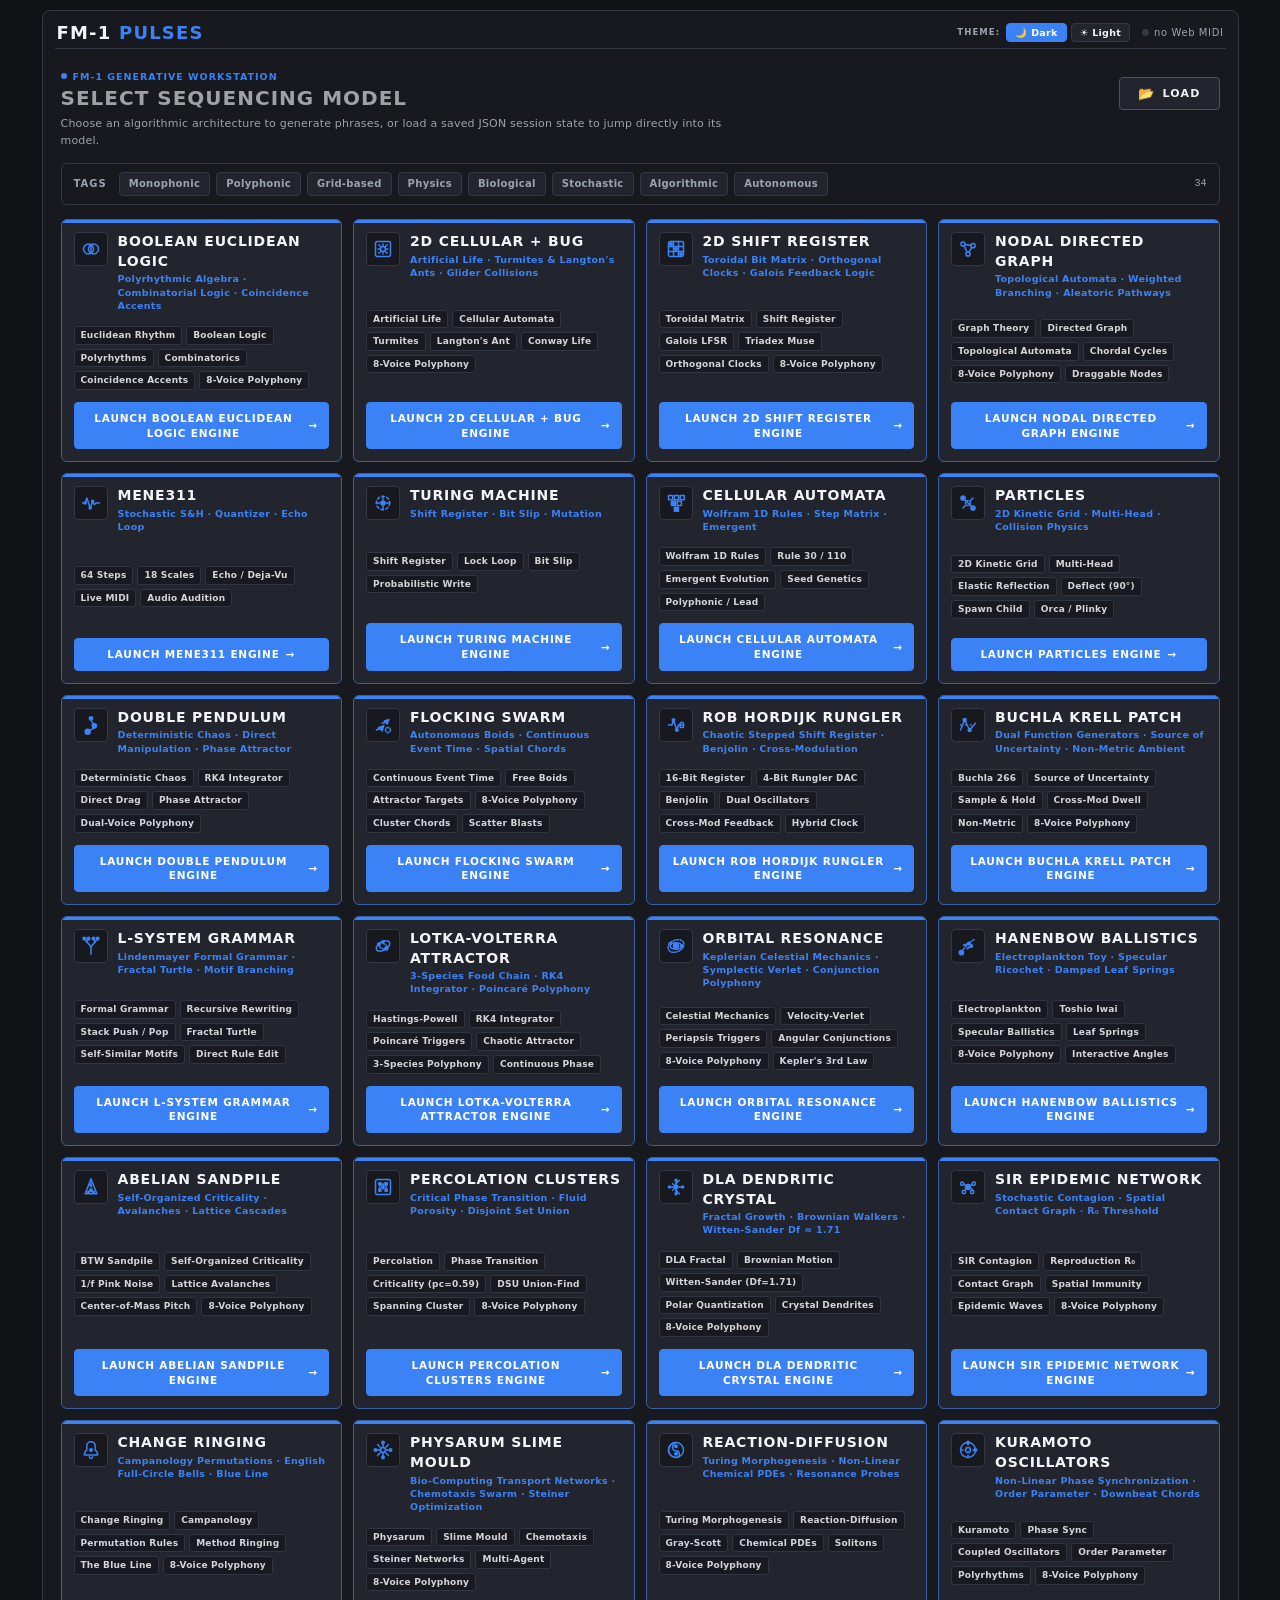
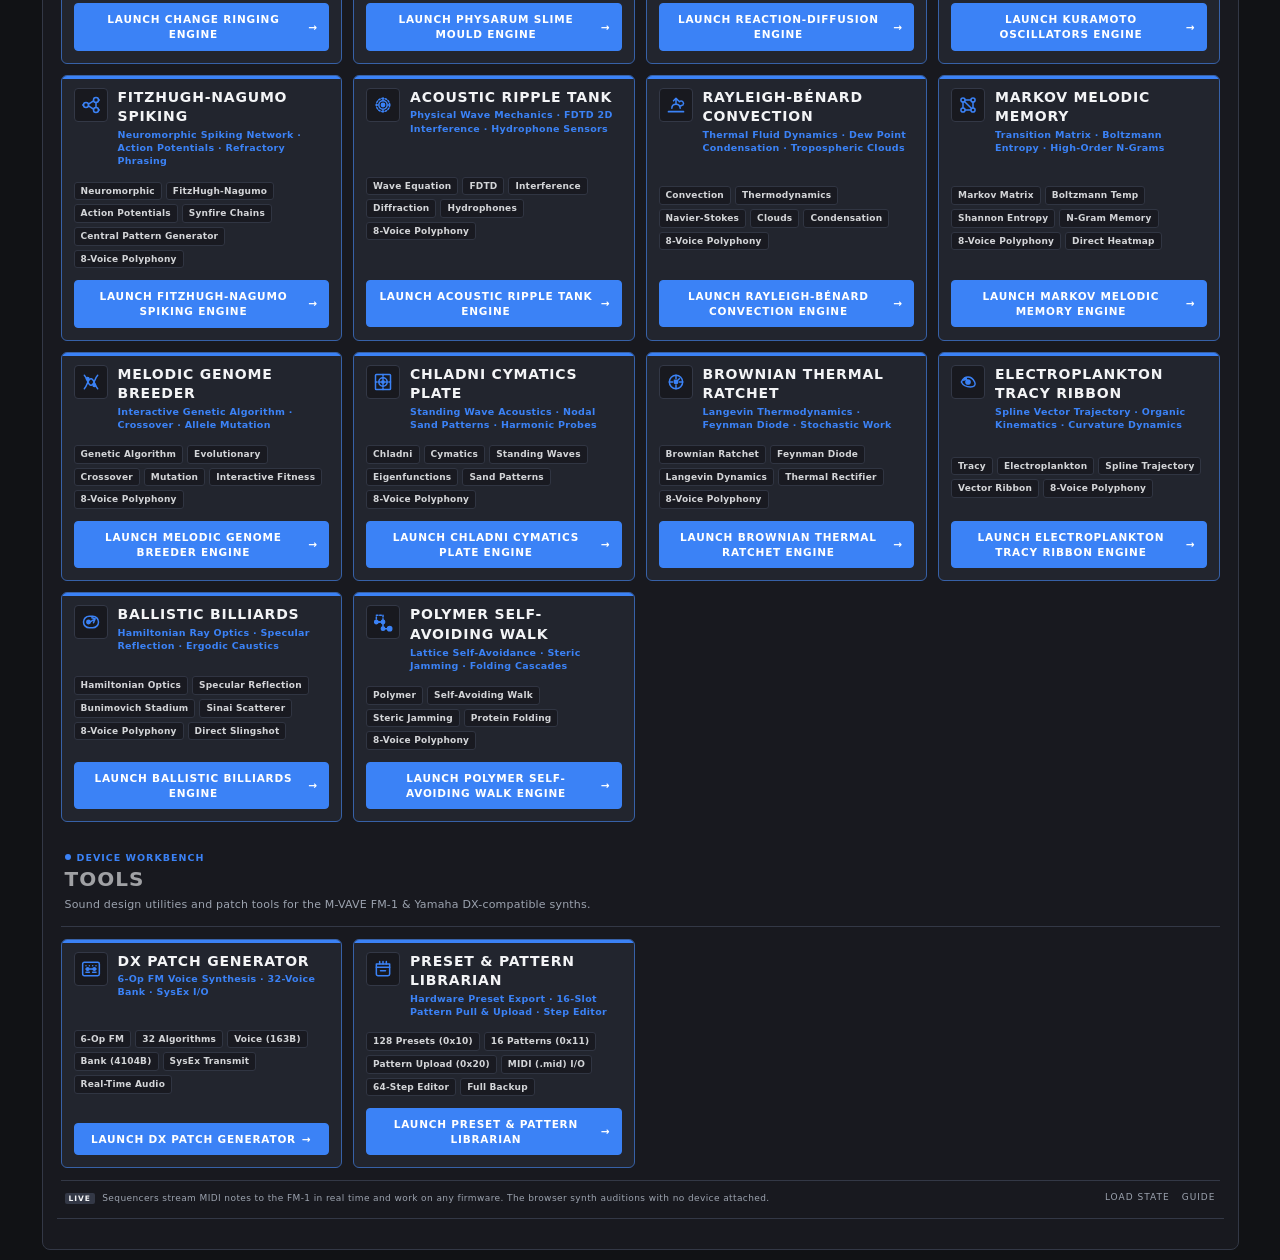
==== commit 06d004f1: "refactor(storage): remove redundant preset-slots UI and localStorage preset slot functions" ====
--- a/index.html
+++ b/index.html
@@ -1,832 +1,846 @@
-<!doctype html>
-<html lang="en" data-theme="dark">
-<head>
-<meta charset="utf-8">
-<meta name="viewport" content="width=device-width, initial-scale=1">
-<meta name="theme-color" content="#12101a">
-<title>FM-1 Pulses</title>
-<link rel="icon" href="data:,">
-<link rel="stylesheet" href="css/style.css?v=1">
-<link rel="stylesheet" href="css/rack.css?v=4">
-<link rel="stylesheet" href="css/dxpatch.css?v=10">
-<link rel="stylesheet" href="css/librarian.css?v=3">
-</head>
-<body>
-<div class="case">
-  <header class="brand">
-    <div class="brand-left">
-      <button type="button" id="btn-back-landing" class="nav-back-btn" title="Return to Sequencer Models" style="display: none;">‹ Models</button>
-      <h1>FM-1 <b>PULSES</b></h1>
-      <span id="brand-mode-tag" class="brand-mode-tag" style="display: none;">Mene311</span>
-    </div>
-    <div class="brand-right">
-      <div class="themebar"><span class="swatches" id="themes"></span></div>
-      <div class="dev">
-        <span class="led" id="led"></span>
-        <span id="devname">no MIDI</span>
-      </div>
-    </div>
-  </header>
-
-  <!-- LANDING INTERFACE: Model Selection -->
-  <section id="view-landing" class="view-landing" aria-label="Sequencing Models">
-    <div class="landing-hero">
-      <div class="landing-hero-header">
-        <div>
-          <div class="landing-kicker">FM-1 GENERATIVE WORKSTATION</div>
-          <h2 class="landing-title">Select Sequencing Model</h2>
-        </div>
-        <div class="landing-hero-actions">
-          <label class="landing-load-btn" id="landing-load-btn" title="Upload a saved session JSON to load and launch its model">
-            <span class="load-icon" aria-hidden="true">📂</span>
-            <span>LOAD</span>
-            <input type="file" id="landing-load-file" accept=".json,.fm1p.json" style="display:none;">
-          </label>
-        </div>
-      </div>
-      <p class="landing-subtitle">Choose an algorithmic architecture to generate phrases, or load a saved JSON session state to jump directly into its model.</p>
-    <div id="models-filter-bar" class="models-filter-bar"></div>
-
-    <div id="models-grid" class="models-grid"></div>
-
-    <!-- TOOLS SECTION -->
-    <div class="landing-hero landing-tools-hero" style="margin-top: 18px;">
-      <div class="landing-kicker">DEVICE WORKBENCH</div>
-      <h2 class="landing-title">Tools</h2>
-      <p class="landing-subtitle">Sound design utilities and patch tools for the M-VAVE FM-1 &amp; Yamaha DX-compatible synths.</p>
-    </div>
-
-    <div id="tools-grid" class="models-grid tools-grid"></div>
-
-    <div class="landing-footer">
-      <div class="landing-firmware-note">
-        <span class="note-pill">LIVE</span> Sequencers stream MIDI notes to the FM-1 in real time and work on any firmware. The browser synth auditions with no device attached.
-      </div>
-      <div class="landing-footer-actions">
-        <label class="glink landing-load-link" title="Upload a saved session JSON">load state<input type="file" id="landing-footer-load-file" accept=".json,.fm1p.json" style="display:none;"></label>
-        <a class="glink" href="guide.html">guide</a>
-      </div>
-    </div>
-  </section>
-
-  <!-- SEQUENCER WORKSPACE: Shared Statusrow & Global Settings Bar -->
-  <section id="view-workspace" class="view-workspace view-mene311" style="display: none;" aria-label="Sequencer Workspace">
-    <div class="statusrow">
-      <a class="glink glink-model" id="link-models" href="#models" title="Return to sequencer models">‹ models</a>
-      <a class="glink" href="guide.html">guide</a>
-      <a class="glink" href="#librarian" id="librarian-link" title="Switch to Preset &amp; Pattern Librarian">librarian</a>
-      <a class="glink" id="ble" title="Connect the FM-1 over Bluetooth MIDI for cable-free playback. Device reads still need USB.">bluetooth</a>
-
-      <a class="glink" id="tips" title="Show or hide tooltips — turn them off if the hints cover the panel on a phone.">tips on</a>
-      <span id="status" class="status">loading…</span>
-    </div>
-
-    <!-- GLOBAL SETTINGS BAR (Full Width above all other controls) -->
-    <div class="sect global-bar" id="global-bar" aria-label="Global Settings">
-      <h3>Global</h3>
-      <div class="global-bar-body">
-        <div class="global-ops">
-          <div class="transport global-transport">
-            <button id="audition" title="Loop the selected slot (Space)">▶ Play</button>
-            <button id="mute" title="Mute / unmute browser audio (M) — starts muted">🔇</button>
-            <button id="safe-mode" class="btn-safe" title="Safe Mode: Limits notes to at most 8 per 500ms to protect the FM-1 sound engine from glitches">Safe: Off</button>
-          </div>
-          <div class="presets global-presets" id="presets">
-            <div id="preset-slots" class="preset-slots"></div>
-            <button id="export" title="Download this session (model, parameters, seed, locks and model buffers) as a versioned .fm1p.json file.">export</button>
-            <button id="import" title="Load a .fm1p.json session — switches to the sequencer model it was saved from and restores its exact state.">import</button>
-            <button type="button" id="btn-model-guide" class="btn-model-guide" title="Open comprehensive guide for the active sequencer model">guide</button>
-            <input type="file" id="importfile" accept=".json,application/json" hidden>
-          </div>
-        </div>
-        <div class="global-controls" id="global-controls"></div>
-      </div>
-    </div>
-
-    <!-- NOTES CONTROLS (Full-Width Key, Scale, Quantize & Octave Spread) -->
-    <div class="sect notes-bar" id="notes-bar" aria-label="Notes Controls"></div>
-
-    <!-- RHYTHM CONTROLS (Full-Width Euclid & Rhythm Tools) -->
-    <div class="sect rhythm-bar" id="rhythm-bar" aria-label="Rhythm Controls"></div>
-
-    <!-- GROOVE ROW (Horizontally Adjacent Humanise & Velocity) -->
-    <div class="humanise-velocity-row" id="humanise-velocity-bar" aria-label="Humanise and Velocity Controls"></div>
-
-    <!-- SEQUENCE (Full-Width 16x4 Step Buttons Grid) -->
-    <div class="sect sequence-bar" id="sequence" aria-label="Sequence"></div>
-
-    <!-- MODEL 1: MENE311 SEQUENCER -->
-    <div id="model-mene311" class="model-view" style="display: none;">
-      <div class="layout">
-        <div class="module">
-          <div class="rack" id="panel"></div>
-        </div>
-
-        <div class="display">
-          <h2>Pattern <small id="bufinfo"></small> <small id="loopinfo"></small></h2>
-          <canvas id="wave" class="wave" height="60"></canvas>
-          <div id="editor" class="editor">
-            <span class="elab">Step <b id="estep">—</b></span>
-            <div class="stepper editor-stepper" title="Step Pitch (Semitones)">
-              <button type="button" id="edown" class="stepper-btn dxpatch-stepper-btn" title="Lower this step a semitone (locks it)">‹</button>
-              <span id="enote" class="enote">—</span>
-              <button type="button" id="eup" class="stepper-btn dxpatch-stepper-btn" title="Raise this step a semitone (locks it)">›</button>
-            </div>
-            <button id="eclear" title="Empty this step and lock it">✕</button>
-            <button id="elock" class="elock" title="Locked steps survive regeneration">🔓</button>
-            <button id="eclearlocks" title="Forget every locked step">clear locks</button>
-            <span id="lockcount" class="lockcount"></span>
-          </div>
-        </div>
-      </div>
-    </div>
-
-    <!-- MODEL 2: CELLULAR AUTOMATA SEQUENCER -->
-    <div id="model-cellular" class="model-view" style="display: none;">
-      <!-- Populated dynamically by js/cellular.js -->
-    </div>
-
-    <!-- MODEL 3: TURING MACHINE SEQUENCER -->
-    <div id="model-turing" class="model-view" style="display: none;">
-      <!-- Populated dynamically by js/turing.js -->
-    </div>
-
-    <!-- MODEL 4: PARTICLES (ORCA / PLINKY COLLISION SIMULATOR) -->
-    <div id="model-particles" class="model-view" style="display: none;">
-      <!-- Populated dynamically by js/particles.js -->
-    </div>
-
-    <!-- MODEL 5: DOUBLE PENDULUM CHAOTIC ATTRACTOR -->
-    <div id="model-pendulum" class="model-view" style="display: none;">
-      <!-- Populated dynamically by js/pendulum.js -->
-    </div>
-
-    <!-- MODEL 6: FLOCKING SWARM CHORD ENGINE (UNLINKED CONTINUOUS MODEL) -->
-    <div id="model-flock" class="model-view" style="display: none;">
-      <!-- Populated dynamically by js/flock.js -->
-    </div>
-
-    <!-- MODEL 7: ROB HORDIJK RUNGLER (CHAOTIC STEPPED SHIFT REGISTER) -->
-    <div id="model-rungler" class="model-view" style="display: none;">
-      <!-- Populated dynamically by js/rungler.js -->
-    </div>
-
-    <!-- MODEL 8: BUCHLA 266 KRELL GENERATIVE PATCH -->
-    <div id="model-krell" class="model-view" style="display: none;">
-      <!-- Populated dynamically by js/krell.js -->
-    </div>
-
-    <!-- MODEL 9: L-SYSTEM MORPHOGENETIC GRAMMAR -->
-    <div id="model-lsystem" class="model-view" style="display: none;">
-      <!-- Populated dynamically by js/lsystem.js -->
-    </div>
-
-    <!-- MODEL 10: LOTKA-VOLTERRA PREDATOR-PREY ECOLOGICAL PHASE SPACE -->
-    <div id="model-lotka_volterra" class="model-view" style="display: none;">
-      <!-- Populated dynamically by js/lotka_volterra.js -->
-    </div>
-
-    <!-- MODEL 11: KEPLERIAN ORBITAL RESONANCE & N-BODY CHIMES -->
-    <div id="model-orbital" class="model-view" style="display: none;">
-      <!-- Populated dynamically by js/orbital.js -->
-    </div>
-
-    <!-- MODEL 12: ELECTROPLANKTON HANENBOW LEAF DEFLECTION BALLISTICS -->
-    <div id="model-hanenbow" class="model-view" style="display: none;">
-      <!-- Populated dynamically by js/hanenbow.js -->
-    </div>
-
-    <!-- MODEL 13: BAK-TANG-WIESENFELD ABELIAN SANDPILE (SOC) -->
-    <div id="model-sandpile" class="model-view" style="display: none;">
-      <!-- Populated dynamically by js/sandpile.js -->
-    </div>
-
-    <!-- MODEL 14: PERCOLATION CLUSTER & FLUID POROSITY PHASE TRANSITION -->
-    <div id="model-percolation" class="model-view" style="display: none;">
-      <!-- Populated dynamically by js/percolation.js -->
-    </div>
-
-    <!-- MODEL 15: DIFFUSION-LIMITED AGGREGATION (DLA) DENDRITIC CRYSTAL -->
-    <div id="model-dla" class="model-view" style="display: none;">
-      <!-- Populated dynamically by js/dla.js -->
-    </div>
-
-    <!-- MODEL 16: SIR EPIDEMIC NETWORK DYNAMICS -->
-    <div id="model-epidemic" class="model-view" style="display: none;">
-      <!-- Populated dynamically by js/epidemic.js -->
-    </div>
-
-    <!-- MODEL 17: ENGLISH CHANGE RINGING & CAMPANOLOGY -->
-    <div id="model-changes" class="model-view" style="display: none;">
-      <!-- Populated dynamically by js/changes.js -->
-    </div>
-
-    <!-- MODEL 18: PHYSARUM POLYCEPHALUM SLIME MOULD NETWORK -->
-    <div id="model-physarum" class="model-view" style="display: none;">
-      <!-- Populated dynamically by js/physarum.js -->
-    </div>
-
-    <!-- MODEL 19: GRAY-SCOTT REACTION-DIFFUSION TURING MORPHOGENESIS -->
-    <div id="model-reaction_diffusion" class="model-view" style="display: none;">
-      <!-- Populated dynamically by js/reaction_diffusion.js -->
-    </div>
-
-    <!-- MODEL 20: COUPLED KURAMOTO PHASE SYNCHRONIZATION OSCILLATORS -->
-    <div id="model-kuramoto" class="model-view" style="display: none;">
-      <!-- Populated dynamically by js/kuramoto.js -->
-    </div>
-
-    <!-- MODEL 21: FITZHUGH-NAGUMO BIOLOGICAL NEUROMORPHIC SPIKING NETWORK -->
-    <div id="model-fitzhugh_nagumo" class="model-view" style="display: none;">
-      <!-- Populated dynamically by js/fitzhugh_nagumo.js -->
-    </div>
-
-    <!-- MODEL 22: 2D ACOUSTIC WAVE EQUATION RIPPLE TANK (FDTD) -->
-    <div id="model-ripple_tank" class="model-view" style="display: none;">
-      <!-- Populated dynamically by js/ripple_tank.js -->
-    </div>
-
-    <!-- MODEL 23: ATMOSPHERIC RAYLEIGH-BÉNARD CONVECTION & CLOUD FORMATION -->
-    <div id="model-convection" class="model-view" style="display: none;">
-      <!-- Populated dynamically by js/convection.js -->
-    </div>
-
-    <!-- MODEL 24: HIGH-ORDER MARKOV TRANSITION MATRIX MELODIC MEMORY -->
-    <div id="model-markov_matrix" class="model-view" style="display: none;">
-      <!-- Populated dynamically by js/markov_matrix.js -->
-    </div>
-
-    <!-- MODEL 25: INTERACTIVE GENETIC ALGORITHM MELODIC GENOME BREEDER -->
-    <div id="model-genetic_breeder" class="model-view" style="display: none;">
-      <!-- Populated dynamically by js/genetic_breeder.js -->
-    </div>
-
-    <!-- MODEL 26: CHLADNI RESONANT CYMATICS PLATE & NODAL SAND PATTERNS -->
-    <div id="model-chladni" class="model-view" style="display: none;">
-      <!-- Populated dynamically by js/chladni.js -->
-    </div>
-
-    <!-- MODEL 27: BROWNIAN THERMAL RATCHET & FEYNMAN THERMAL DIODE -->
-    <div id="model-brownian_ratchet" class="model-view" style="display: none;">
-      <!-- Populated dynamically by js/brownian_ratchet.js -->
-    </div>
-
-    <!-- MODEL 28: ELECTROPLANKTON TRACY RIBBON PATH TRAJECTORY -->
-    <div id="model-tracy_ribbon" class="model-view" style="display: none;">
-      <!-- Populated dynamically by js/tracy_ribbon.js -->
-    </div>
-
-    <!-- MODEL 29: POLYMER SELF-AVOIDING WALK & STERIC JAMMING FOLDING -->
-    <div id="model-self_avoiding_walk" class="model-view" style="display: none;">
-      <!-- Populated dynamically by js/self_avoiding_walk.js -->
-    </div>
-
-    <!-- MODEL 30: BALLISTIC BILLIARDS HAMILTONIAN CHAOS -->
-    <div id="model-billiards" class="model-view" style="display: none;">
-      <!-- Populated dynamically by js/billiards.js -->
-    </div>
-
-    <!-- MODEL 31: NODAL DIRECTED GRAPH TOPOLOGICAL AUTOMATA -->
-    <div id="model-nodal_graph" class="model-view" style="display: none;">
-      <!-- Populated dynamically by js/nodal_graph.js -->
-    </div>
-  </section>
-
-  <!-- TOOL: DX PATCH GENERATOR WORKBENCH -->
-  <section id="view-dxpatch" class="view-workspace view-dxpatch" style="display: none;" aria-label="DX Patch Generator">
-    <div class="statusrow">
-      <a class="glink glink-model" id="dxpatch-link-models" href="#models" title="Return to models and tools">‹ tools</a>
-      <a class="glink" href="guide.html">guide</a>
-      <a class="glink" id="dxpatch-dl-voice" title="Download current voice as 163-byte VCED SysEx file">save voice (.syx)</a>
-      <a class="glink" id="dxpatch-dl-bank" title="Download 32-voice cartridge bank as 4104-byte VMEM SysEx file">save bank (.syx)</a>
-      <label class="glink" title="Open .syx file (Voice or Bank)" style="cursor: pointer;">
-        open .syx
-        <input type="file" id="dxpatch-file-input" accept=".syx,application/octet-stream" hidden>
-      </label>
-      <a class="glink" href="#librarian" title="Switch to Preset &amp; Pattern Librarian">librarian ›</a>
-    </div>
-
-    <div class="dxpatch-workspace">
-      <!-- Left Column: Generator Controls -->
-      <aside class="dxpatch-panel dxpatch-panel-left">
-        <div class="dxpatch-card">
-          <h3 class="dxpatch-heading">Sound Generator</h3>
-
-          <label class="dxpatch-field-label" for="dxpatch-category-select">Category Template</label>
-          <select id="dxpatch-category-select" class="dxpatch-select">
-            <option value="keys">🎹 Keys / Electric Piano</option>
-            <option value="bass">🎸 Bass (Slap / Sub / Acid)</option>
-            <option value="pad">🌊 Lush Pad / Strings</option>
-            <option value="percussive">🥁 FM Drum / Percussive</option>
-            <option value="lead">⚡ Lead Synth</option>
-            <option value="bell">🔔 Crystal Bell / Mallet</option>
-            <option value="brass">🎺 Brass / Horns</option>
-            <option value="pluck">🪕 Pluck / Koto / Guitar</option>
-            <option value="fx">🛸 Sci-Fi / FX</option>
-            <option value="constrained">📐 Constrained Random</option>
-            <option value="random">🎲 Pure Stochastic (Wild)</option>
-          </select>
-
-          <label class="dxpatch-field-label" for="dxpatch-profile-select">Sonic Profile Layer</label>
-          <select id="dxpatch-profile-select" class="dxpatch-select">
-            <option value="none">Neutral (Standard)</option>
-            <option value="warm">Warm &amp; Analog (-EXP rolloff)</option>
-            <option value="atonal">Atonal &amp; Metallic (Fixed Hz)</option>
-            <option value="crisp">Crisp &amp; Glassy (+LIN sparkle)</option>
-            <option value="gritty">Gritty &amp; Driven (High FB)</option>
-            <option value="ethereal">Ethereal &amp; Ambient (Slow swell)</option>
-          </select>
-
-          <label class="dxpatch-field-label" for="dxpatch-force-alg-select">Algorithm Constraint</label>
-          <select id="dxpatch-force-alg-select" class="dxpatch-select">
-            <option value="">Auto (Category Default)</option>
-          </select>
-        </div>
-
-        <div class="dxpatch-card">
-          <h3 class="dxpatch-heading">Timbral Macros</h3>
-
-          <div class="dxpatch-slider-row">
-            <div class="dxpatch-slider-header">
-              <span>Brightness</span>
-              <span id="dxpatch-val-brightness" class="dxpatch-mono-val">0.60</span>
-            </div>
-            <input type="range" id="dxpatch-slider-brightness" class="dxpatch-range" min="0" max="1" step="0.05" value="0.6" />
-          </div>
-
-          <div class="dxpatch-slider-row">
-            <div class="dxpatch-slider-header">
-              <span>Dissonance</span>
-              <span id="dxpatch-val-dissonance" class="dxpatch-mono-val">0.00</span>
-            </div>
-            <input type="range" id="dxpatch-slider-dissonance" class="dxpatch-range" min="0" max="1" step="0.05" value="0.0" />
-          </div>
-
-          <div class="dxpatch-slider-row">
-            <div class="dxpatch-slider-header">
-              <span>Env Speed</span>
-              <span id="dxpatch-val-env-speed" class="dxpatch-mono-val">0.50</span>
-            </div>
-            <input type="range" id="dxpatch-slider-env-speed" class="dxpatch-range" min="0" max="1" step="0.05" value="0.5" />
-          </div>
-
-          <div class="dxpatch-slider-row">
-            <div class="dxpatch-slider-header">
-              <span>Detune</span>
-              <span id="dxpatch-val-detune" class="dxpatch-mono-val">0.30</span>
-            </div>
-            <input type="range" id="dxpatch-slider-detune" class="dxpatch-range" min="0" max="1" step="0.05" value="0.3" />
-          </div>
-
-          <div class="dxpatch-slider-row">
-            <div class="dxpatch-slider-header">
-              <span>Mutation Rate</span>
-              <span id="dxpatch-val-mutation" class="dxpatch-mono-val">0.20</span>
-            </div>
-            <input type="range" id="dxpatch-slider-mutation" class="dxpatch-range" min="0.05" max="1" step="0.05" value="0.2" />
-          </div>
-        </div>
-
-        <div class="dxpatch-card">
-          <button id="dxpatch-btn-generate" class="dxpatch-btn-block primary" title="Generate new patch (Space)">
-            <span>🎲 Generate Patch</span> <kbd>Space</kbd>
-          </button>
-          <button id="dxpatch-btn-mutate" class="dxpatch-btn-block warning" title="Mutate current voice (M)">
-            <span>🧬 Mutate Voice</span> <kbd>M</kbd>
-          </button>
-          <button id="dxpatch-btn-add-bank" class="dxpatch-btn-block" title="Store voice into active bank slot (B)">
-            <span>📥 Save to Bank Slot</span> <kbd>B</kbd>
-          </button>
-        </div>
-
-        <div class="dxpatch-card">
-          <h3 class="dxpatch-heading">Hardware &amp; SysEx</h3>
-          <div class="dxpatch-btn-grid-2">
-            <button id="dxpatch-btn-send-patch" class="dxpatch-btn-sm" title="Send 163-byte VCED SysEx to FM-1">📤 Send Voice (163B)</button>
-            <button id="dxpatch-btn-send-bank" class="dxpatch-btn-sm" title="Send 4104-byte VMEM SysEx to FM-1">📦 Send Bank (4104B)</button>
-          </div>
-
-          <div style="display:flex; justify-content:space-between; align-items:center; margin-top:6px; font-size:10px; color:var(--dim);">
-            <label style="display:flex; align-items:center; gap:5px; cursor:pointer;" title="Automatically send 163B VCED SysEx on generate/mutate">
-              <input type="checkbox" id="dxpatch-chk-auto-send" checked />
-              <span>Auto-Send SysEx</span>
-            </label>
-            <label style="display:flex; align-items:center; gap:4px;">
-              <span>Ch:</span>
-              <select id="dxpatch-midi-channel-select" class="dxpatch-select" style="width: auto; padding: 1px 4px;">
-                <option value="0">1</option><option value="1">2</option><option value="2">3</option><option value="3">4</option>
-                <option value="4">5</option><option value="5">6</option><option value="6">7</option><option value="7">8</option>
-                <option value="8">9</option><option value="9">10</option><option value="10">11</option><option value="11">12</option>
-                <option value="12">13</option><option value="13">14</option><option value="14">15</option><option value="15">16</option>
-              </select>
-            </label>
-          </div>
-
-          <div style="margin-top:6px;">
-            <label class="dxpatch-field-label" for="dxpatch-audition-mode-select">Audition Audio</label>
-            <select id="dxpatch-audition-mode-select" class="dxpatch-select">
-              <option value="auto">Auto (FM-1 if connected, else Browser)</option>
-              <option value="browser">Browser FM Synth Only</option>
-              <option value="hardware">M-VAVE FM-1 Hardware Only</option>
-              <option value="both">Both (Browser + FM-1)</option>
-            </select>
-          </div>
-
-          <div class="dxpatch-btn-grid-2" style="margin-top:8px;">
-            <button id="dxpatch-btn-dl-voice" class="dxpatch-btn-sm" title="Download 163-byte single voice SysEx">💾 Voice .syx</button>
-            <button id="dxpatch-btn-dl-patch-bank" class="dxpatch-btn-sm" title="Download 4104-byte cartridge with this voice in Slot 1">💾 Cart .syx</button>
-          </div>
-          <div class="dxpatch-file-drop" id="dxpatch-drop-area">
-            <span>📂 Drop or click to load <code>.syx</code></span>
-          </div>
-        </div>
-      </aside>
-
-      <!-- Center Column: Voice Inspector & 6-Op Matrix -->
-      <div class="dxpatch-panel dxpatch-panel-center">
-        <!-- Voice Header Card -->
-        <div class="dxpatch-voice-header">
-          <div class="dxpatch-title-group">
-            <span class="dxpatch-micro-label">VOICE NAME (10 CHARS)</span>
-            <input type="text" id="dxpatch-name-input" class="dxpatch-name-input" maxlength="10" value="INIT VOICE" spellcheck="false" />
-          </div>
-
-          <div class="dxpatch-param-pill">
-            <span class="dxpatch-micro-label">FEEDBACK</span>
-            <div class="dxpatch-stepper">
-              <button type="button" id="dxpatch-fb-prev" class="dxpatch-stepper-btn" title="Decrease Feedback (0–7)">‹</button>
-              <input type="number" id="dxpatch-fb-input" min="0" max="7" value="0" class="dxpatch-stepper-input" title="Feedback (0–7)" />
-              <button type="button" id="dxpatch-fb-next" class="dxpatch-stepper-btn" title="Increase Feedback (0–7)">›</button>
-            </div>
-          </div>
-
-          <div class="dxpatch-param-pill">
-            <span class="dxpatch-micro-label">TRANSPOSE</span>
-            <div class="dxpatch-stepper">
-              <button type="button" id="dxpatch-transpose-prev" class="dxpatch-stepper-btn" title="Decrease Transpose (0–48)">‹</button>
-              <input type="number" id="dxpatch-transpose-input" min="0" max="48" value="24" class="dxpatch-stepper-input" title="Transpose (0–48 semitones)" />
-              <button type="button" id="dxpatch-transpose-next" class="dxpatch-stepper-btn" title="Increase Transpose (0–48)">›</button>
-            </div>
-          </div>
-
-          <div class="dxpatch-param-pill">
-            <span class="dxpatch-micro-label">LFO WAVE</span>
-            <div class="dxpatch-stepper" title="LFO Waveform (use buttons or wheel)">
-              <button type="button" id="dxpatch-lfo-wave-prev" class="dxpatch-stepper-btn" title="Previous LFO Waveform">‹</button>
-              <span id="dxpatch-lfo-wave" class="dxpatch-stepper-val" title="LFO Waveform">Triangle</span>
-              <button type="button" id="dxpatch-lfo-wave-next" class="dxpatch-stepper-btn" title="Next LFO Waveform">›</button>
-            </div>
-          </div>
-
-          <div class="dxpatch-param-pill">
-            <span class="dxpatch-micro-label">LFO SPD / PMD</span>
-            <div class="dxpatch-lfo-steppers-wrap">
-              <div class="dxpatch-stepper" title="LFO Speed (0–99)">
-                <button type="button" id="dxpatch-lfo-spd-prev" class="dxpatch-stepper-btn" title="Decrease Speed">‹</button>
-                <input type="number" id="dxpatch-lfo-speed" min="0" max="99" value="35" class="dxpatch-stepper-input" title="LFO Speed (0–99)" />
-                <button type="button" id="dxpatch-lfo-spd-next" class="dxpatch-stepper-btn" title="Increase Speed">›</button>
-              </div>
-              <div class="dxpatch-stepper" title="Pitch Mod Depth (0–99)">
-                <button type="button" id="dxpatch-lfo-pmd-prev" class="dxpatch-stepper-btn" title="Decrease Pitch Mod Depth">‹</button>
-                <input type="number" id="dxpatch-lfo-pmd" min="0" max="99" value="0" class="dxpatch-stepper-input" title="Pitch Mod Depth (0–99)" />
-                <button type="button" id="dxpatch-lfo-pmd-next" class="dxpatch-stepper-btn" title="Increase Pitch Mod Depth">›</button>
-              </div>
-            </div>
-          </div>
-        </div>
-
-        <!-- Visualizer Grid -->
-        <div class="dxpatch-viz-grid">
-          <div class="dxpatch-card">
-            <div class="dxpatch-card-header">
-              <span id="dxpatch-alg-card-title" class="dxpatch-card-title dxpatch-alg-title-wrap">
-                <span>Algorithm</span>
-                <span class="dxpatch-stepper">
-                  <button type="button" id="dxpatch-alg-prev" class="dxpatch-stepper-btn" title="Previous Algorithm (1–32)">‹</button>
-                  <input type="number" id="dxpatch-alg-input" min="1" max="32" value="1" class="dxpatch-alg-input" title="Algorithm (1–32)" />
-                  <button type="button" id="dxpatch-alg-next" class="dxpatch-stepper-btn" title="Next Algorithm (1–32)">›</button>
-                </span>
-              </span>
-            </div>
-            <div class="dxpatch-alg-body">
-              <canvas id="dxpatch-alg-canvas" width="220" height="125"></canvas>
-            </div>
-          </div>
-
-          <div class="dxpatch-card">
-            <div class="dxpatch-card-header">
-              <span class="dxpatch-card-title">Operator Envelopes (R1–R4 / L1–L4)</span>
-              <div class="dxpatch-env-op-selectors" id="dxpatch-env-op-selectors" role="group" aria-label="Select Operator Envelope">
-                <button type="button" class="dxpatch-op-sel-btn" data-op="all" title="Show all operator envelopes">ALL</button>
-                <button type="button" class="dxpatch-op-sel-btn active" data-op="1" title="Select OP1 envelope (drag breakpoints to edit)">OP1</button>
-                <button type="button" class="dxpatch-op-sel-btn" data-op="2" title="Select OP2 envelope (drag breakpoints to edit)">OP2</button>
-                <button type="button" class="dxpatch-op-sel-btn" data-op="3" title="Select OP3 envelope (drag breakpoints to edit)">OP3</button>
-                <button type="button" class="dxpatch-op-sel-btn" data-op="4" title="Select OP4 envelope (drag breakpoints to edit)">OP4</button>
-                <button type="button" class="dxpatch-op-sel-btn" data-op="5" title="Select OP5 envelope (drag breakpoints to edit)">OP5</button>
-                <button type="button" class="dxpatch-op-sel-btn" data-op="6" title="Select OP6 envelope (drag breakpoints to edit)">OP6</button>
-              </div>
-            </div>
-            <canvas id="dxpatch-env-canvas" width="460" height="125" title="Click an envelope to select. Drag breakpoints to edit Rate &amp; Level live."></canvas>
-          </div>
-        </div>
-
-        <!-- 6-Operator Parameter Matrix Table -->
-        <div class="dxpatch-card">
-          <div class="dxpatch-card-header">
-            <span class="dxpatch-card-title">6-Operator FM Matrix</span>
-          </div>
-          <div class="dxpatch-ops-wrap">
-            <table class="dxpatch-ops-table">
-              <thead>
-                <tr>
-                  <th title="Operator number (OP1–OP6) & enable/mute toggle">OP</th>
-                  <th title="FM routing role: Carrier (audible output) or Modulator (modulates other operators)">ROLE</th>
-                  <th title="Output level (0–99): Carrier loudness or Modulator modulation index">LEVEL</th>
-                  <th title="Oscillator mode: Frequency Ratio (tracks keyboard) or Fixed Frequency (Hz)">MODE</th>
-                  <th title="Frequency coarse multiplier: 0–31 (Ratio mode) or 10^N (Fixed mode)">COARSE</th>
-                  <th title="Frequency fine fraction (0–99): micro-tuning added to coarse value">FINE</th>
-                  <th title="Effective frequency: harmonic multiple ratio or absolute frequency in Hz">RATIO/HZ</th>
-                  <th title="Detune offset (0–14): microtonal pitch offset (-7 to +7, 7 = center)">DETUNE</th>
-                  <th title="Velocity sensitivity (0–7): responsiveness of level to key velocity">VEL</th>
-                  <th title="Keyboard rate scaling (0–7): speeds up envelope at higher pitches">RS</th>
-                  <th title="Envelope Rate 1 (0–99): attack speed (99 = fastest / instantaneous)">R1</th>
-                  <th title="Envelope Rate 2 (0–99): initial decay speed toward Level 2">R2</th>
-                  <th title="Envelope Rate 3 (0–99): secondary decay speed toward Level 3">R3</th>
-                  <th title="Envelope Rate 4 (0–99): release speed after key-off toward Level 4">R4</th>
-                  <th title="Envelope Level 1 (0–99): attack peak level">L1</th>
-                  <th title="Envelope Level 2 (0–99): decay level after Rate 1">L2</th>
-                  <th title="Envelope Level 3 (0–99): sustain level held during note gate">L3</th>
-                  <th title="Envelope Level 4 (0–99): release rest level after note off">L4</th>
-                </tr>
-              </thead>
-              <tbody id="dxpatch-ops-tbody"></tbody>
-            </table>
-          </div>
-        </div>
-
-        <!-- Audition Keyboard -->
-        <div class="dxpatch-card">
-          <div class="dxpatch-card-header">
-            <span class="dxpatch-card-title" title="Click keys or use keys A–K (W E T Y U for sharps)">Interactive Audition Keyboard</span>
-          </div>
-          <div id="dxpatch-piano-keyboard" class="dxpatch-keyboard-wrap"></div>
-        </div>
-      </div>
-
-      <!-- Right Column: 32-Voice Bank Manager -->
-      <aside class="dxpatch-panel dxpatch-panel-right">
-        <div class="dxpatch-card">
-          <div class="dxpatch-card-header">
-            <h3 class="dxpatch-heading" style="margin:0;">32-Voice Bank</h3>
-            <span id="dxpatch-bank-slot-indicator" class="dxpatch-badge badge-carrier">Slot 01</span>
-          </div>
-          <div class="dxpatch-btn-grid-2">
-            <button id="dxpatch-btn-fill-bank" class="dxpatch-btn-sm" title="Generate 32 voices of current category">⚡ Fill 32</button>
-            <button id="dxpatch-btn-fill-mixed-bank" class="dxpatch-btn-sm" title="Generate 32 mixed-category voices">🌈 Mixed 32</button>
-          </div>
-          <button id="dxpatch-btn-export-bank" class="dxpatch-btn-block primary" style="margin-top:6px; font-size:10px;">
-            <span>📦 Download Bank (.syx)</span>
-          </button>
-          <div id="dxpatch-bank-list" class="dxpatch-bank-list" style="margin-top:8px;"></div>
-        </div>
-      </aside>
-    </div>
-
-    <div style="font-size:10px; color:var(--dim); padding:4px 2px; display:flex; justify-content:space-between;">
-      <span id="dxpatch-status-message">Ready. Click keys to audition, or press Space to generate.</span>
-      <span><kbd>Space</kbd> Generate &nbsp; <kbd>M</kbd> Mutate &nbsp; <kbd>B</kbd> To Bank</span>
-    </div>
-  </section>
-
-  <!-- TOOL: PRESET & PATTERN LIBRARIAN WORKBENCH -->
-  <section id="view-librarian" class="view-workspace view-librarian" style="display: none;" aria-label="Preset and Pattern Librarian">
-    <div class="statusrow">
-      <a class="glink glink-model" id="lib-link-models" href="#models" title="Return to models and tools">‹ tools</a>
-      <a class="glink" href="guide.html">guide</a>
-      <a class="glink" id="lib-top-pull-presets" title="Pull presets in selected bank filter from FM-1 via SysEx 0x10">pull presets</a>
-      <a class="glink" id="lib-top-pull-patterns" title="Pull all 16 patterns from FM-1 RAM via SysEx 0x11">pull patterns</a>
-      <a class="glink" id="lib-top-export-bundle" title="Export all pulled presets and patterns as a single JSON backup bundle">backup (.json)</a>
-      <label class="glink" title="Import .syx, .mid, or .json files (Presets, Banks, or Patterns)" style="cursor: pointer;">
-        import file
-        <input type="file" id="lib-top-file-input" accept=".syx,.mid,.midi,.json,application/octet-stream,application/json" hidden>
-      </label>
-      <a class="glink" href="#dxpatch" title="Switch to DX Patch Generator (FM-1 6-Op FM)">dx patch</a>
-    </div>
-
-    <div class="lib-workspace">
-      <!-- Left Column: Hardware Preset & Pattern Transfer Operations -->
-      <aside class="lib-panel lib-panel-left">
-        <div class="lib-card">
-          <div class="lib-card-header">
-            <h3 class="lib-heading">Presets (1–128)</h3>
-            <div class="lib-seg-group" id="lib-bank-filter-group" title="Filter preset slots by bank (A: 1–32, B: 33–64, C: 65–96, D: 97–128, VA: 113–128)">
-              <button type="button" class="lib-seg-btn active" data-bank="all" title="All 128 Presets">ALL</button>
-              <button type="button" class="lib-seg-btn" data-bank="A" title="Bank A (Slots 1–32)">A</button>
-              <button type="button" class="lib-seg-btn" data-bank="B" title="Bank B (Slots 33–64)">B</button>
-              <button type="button" class="lib-seg-btn" data-bank="C" title="Bank C (Slots 65–96)">C</button>
-              <button type="button" class="lib-seg-btn" data-bank="D" title="Bank D (Slots 97–128)">D</button>
-              <button type="button" class="lib-seg-btn" data-bank="VA" title="VA Pack (Slots 113–128)">VA</button>
-            </div>
-          </div>
-
-          <div class="lib-btn-grid-2">
-            <button type="button" id="lib-btn-pull-preset" class="lib-btn-sm primary" title="Read selected preset slot from FM-1 via SysEx 0x10">📥 Pull Slot</button>
-            <button type="button" id="lib-btn-pull-bank" class="lib-btn-sm primary" title="Read all slots in active bank filter from FM-1">📥 Pull Bank</button>
-            <button type="button" id="lib-btn-write-preset" class="lib-btn-sm warning" title="Write selected preset to FM-1 slot via 231B SysEx 0x04">📤 Write Slot</button>
-            <button type="button" id="lib-btn-open-editor" class="lib-btn-sm" title="Open selected preset in DX Patch or VA Patch Editor">🔧 Edit Patch</button>
-          </div>
-
-          <div class="lib-btn-grid-2" style="margin-top:6px;">
-            <button type="button" id="lib-btn-dl-preset-v4" class="lib-btn-sm" title="Download selected preset as 231-byte BaudGirl v4 .syx">💾 Slot 231B</button>
-            <button type="button" id="lib-btn-dl-preset-dx7" class="lib-btn-sm" title="Download selected preset as 163-byte DX7 VCED .syx">💾 Slot VCED</button>
-            <button type="button" id="lib-btn-dl-bank-v4" class="lib-btn-sm" title="Download active bank filter as multi-preset 231B .syx pack">📦 Bank 231B</button>
-            <button type="button" id="lib-btn-dl-bank-dx7" class="lib-btn-sm" title="Download 32-voice DX7 VMEM cartridge bank (4104B .syx)">📦 DX7 4104B</button>
-          </div>
-          <button type="button" id="lib-btn-dl-presets-json" class="lib-btn-block" style="margin-top:6px; margin-bottom:0;" title="Export pulled presets as JSON">
-            <span>📄 Export Presets (.json)</span>
-          </button>
-
-          <div id="lib-progress-wrap" class="lib-progress-wrap">
-            <div class="lib-progress-header">
-              <span id="lib-progress-label">Reading…</span>
-              <button type="button" id="lib-btn-cancel-transfer" class="lib-btn-sm" style="padding:1px 6px;" title="Cancel active MIDI transfer">✕</button>
-            </div>
-            <div class="lib-progress-bar">
-              <div id="lib-progress-fill" class="lib-progress-fill"></div>
-            </div>
-          </div>
-        </div>
-
-        <div class="lib-card">
-          <div class="lib-card-header">
-            <h3 class="lib-heading">Patterns (P1–P16)</h3>
-          </div>
-
-          <button type="button" id="lib-btn-upload-pattern" class="lib-btn-block primary" title="Upload active pattern to FM-1 slot via SysEx 0x20 (U or F)">
-            <span>📤 Upload Pattern to FM-1</span> <kbd>U</kbd>
-          </button>
-
-          <div class="lib-btn-grid-2">
-            <button type="button" id="lib-btn-pull-pattern" class="lib-btn-sm primary" title="Pull selected pattern slot from FM-1 RAM via SysEx 0x11">📥 Pull Pat</button>
-            <button type="button" id="lib-btn-pull-all-patterns" class="lib-btn-sm primary" title="Pull all 16 patterns from FM-1 RAM">📥 Pull 16</button>
-            <button type="button" id="lib-btn-upload-all-patterns" class="lib-btn-sm warning" title="Upload all 16 patterns to FM-1 slots 1–16">📤 Upload 16</button>
-            <button type="button" id="lib-btn-pull-seq" class="lib-btn-sm" title="Import all 16 slots from Pulses Sequencer workspace bank">🔄 From Seq</button>
-          </div>
-
-          <div class="lib-btn-grid-2" style="margin-top:6px;">
-            <button type="button" id="lib-btn-send-seq" class="lib-btn-sm" title="Copy active pattern into Pulses Sequencer workspace bank">➡ To Seq Slot</button>
-            <button type="button" id="lib-btn-dl-pat-syx" class="lib-btn-sm" title="Download active pattern as FM-1 0x20 .syx">💾 Pat .syx</button>
-            <button type="button" id="lib-btn-dl-all-pat-syx" class="lib-btn-sm" title="Download all 16 patterns as a single .syx file">📦 16 Pat .syx</button>
-            <button type="button" id="lib-btn-dl-pat-mid" class="lib-btn-sm" title="Export active pattern as a Standard MIDI File (.mid)">🎵 Export .mid</button>
-          </div>
-          <button type="button" id="lib-btn-dl-pat-json" class="lib-btn-block" style="margin-top:6px; margin-bottom:0;" title="Export all 16 patterns as JSON">
-            <span>📄 Export Patterns (.json)</span>
-          </button>
-        </div>
-
-        <div class="lib-card">
-          <div class="lib-card-header">
-            <h3 class="lib-heading">Audition &amp; File I/O</h3>
-          </div>
-          <div style="display:flex; gap:6px; align-items:center;">
-            <select id="lib-audition-mode-select" class="lib-select" style="margin-bottom:0; flex:1;" title="Audio output target for pattern &amp; keyboard audition">
-              <option value="auto">Auto (FM-1 or Browser)</option>
-              <option value="browser">Browser Synth Only</option>
-              <option value="hardware">FM-1 Hardware Only</option>
-              <option value="both">Both (Browser + FM-1)</option>
-            </select>
-            <select id="lib-midi-channel-select" class="lib-select" style="width:auto; margin-bottom:0; padding:4px 6px;" title="MIDI Channel (1–16)">
-              <option value="0">Ch 1</option><option value="1">Ch 2</option><option value="2">Ch 3</option><option value="3">Ch 4</option>
-              <option value="4">Ch 5</option><option value="5">Ch 6</option><option value="6">Ch 7</option><option value="7">Ch 8</option>
-              <option value="8">Ch 9</option><option value="9">Ch 10</option><option value="10">Ch 11</option><option value="11">Ch 12</option>
-              <option value="12">Ch 13</option><option value="13">Ch 14</option><option value="14">Ch 15</option><option value="15">Ch 16</option>
-            </select>
-          </div>
-          <div class="lib-file-drop" id="lib-drop-area" title="Drop or click to import .syx (Preset, Bank, or Pattern), .mid (MIDI sequence), or .json">
-            <span>📂 Drop or click: <code>.syx</code> <code>.mid</code> <code>.json</code></span>
-            <input type="file" id="lib-panel-file-input" accept=".syx,.mid,.midi,.json,application/octet-stream,application/json" hidden />
-          </div>
-        </div>
-      </aside>
-
-      <!-- Center Column: 64-Step Pattern Preview & Preset Inspector -->
-      <div class="lib-panel lib-panel-center">
-        <!-- Pattern Preview Card -->
-        <div class="lib-card">
-          <div class="lib-toolbar-strip">
-            <button type="button" id="lib-btn-play-pattern" class="lib-btn-sm primary" title="Play / Stop active pattern (Space)">▶ Play</button>
-
-            <div class="lib-param-pill" title="Target FM-1 Pattern Slot (P1–P16)">
-              <span class="lib-micro-label">SLOT</span>
-              <div class="lib-stepper">
-                <button type="button" id="lib-pat-slot-prev" class="lib-stepper-btn" title="Previous Pattern">‹</button>
-                <span id="lib-pat-slot-val" class="lib-stepper-val">P1</span>
-                <button type="button" id="lib-pat-slot-next" class="lib-stepper-btn" title="Next Pattern">›</button>
-              </div>
-            </div>
-
-            <div class="lib-param-pill" title="Pattern Step Length (1–64)">
-              <span class="lib-micro-label">LEN</span>
-              <span id="lib-pat-len-val" class="lib-stepper-val">16 st</span>
-            </div>
-
-            <div class="lib-param-pill" title="Step Rate Division">
-              <span class="lib-micro-label">RATE</span>
-              <span id="lib-pat-rate" class="lib-stepper-val" style="min-width:34px;">1/16</span>
-            </div>
-
-            <div class="lib-param-pill" title="Pattern Tempo (30–300 BPM)">
-              <span class="lib-micro-label">BPM</span>
-              <span id="lib-pat-tempo-val" class="lib-stepper-val">120</span>
-            </div>
-
-            <div class="lib-param-pill" title="Gate Duration (5–100%)">
-              <span class="lib-micro-label">GATE</span>
-              <span id="lib-pat-gate-val" class="lib-stepper-val">80%</span>
-            </div>
-
-            <div class="lib-param-pill" title="Swing (50–75%)">
-              <span class="lib-micro-label">SWG</span>
-              <span id="lib-pat-swing-val" class="lib-stepper-val">50%</span>
-            </div>
-
-            <div class="lib-param-pill" title="Total Notes in Pattern" style="margin-left:auto;">
-              <span class="lib-micro-label">NOTES</span>
-              <span id="lib-pat-notes-val" class="lib-stepper-val" style="color:var(--accent); font-weight:700;">0</span>
-            </div>
-          </div>
-
-          <!-- Read-Only Pattern Visualizer Canvas -->
-          <div class="lib-canvas-wrap" style="margin-top:6px;">
-            <canvas id="lib-pattern-canvas" width="720" height="180" title="Pattern Preview"></canvas>
-          </div>
-        </div>
-
-        <!-- Preset Inspector Card -->
-        <div class="lib-card">
-          <div class="lib-toolbar-strip">
-            <div class="lib-param-pill" title="Selected Preset Slot (1–128)">
-              <span class="lib-micro-label">PRESET</span>
-              <div class="lib-stepper">
-                <button type="button" id="lib-preset-prev" class="lib-stepper-btn" title="Previous Preset">‹</button>
-                <span id="lib-preset-slot-label" class="lib-stepper-val" style="min-width:64px;">#001 · A01</span>
-                <button type="button" id="lib-preset-next" class="lib-stepper-btn" title="Next Preset">›</button>
-              </div>
-            </div>
-
-            <div class="lib-param-pill" title="Preset Name (10 ASCII chars)">
-              <span class="lib-micro-label">NAME</span>
-              <input type="text" id="lib-preset-name-input" class="lib-name-input" maxlength="10" value="" placeholder="EMPTY" spellcheck="false" />
-            </div>
-
-            <span id="lib-preset-engine-badge" class="lib-badge" title="Detected Synth Engine (FM / VA / 8BIT)">EMPTY</span>
-
-            <div id="lib-preset-summary" class="lib-preset-summary" style="flex:1;"></div>
-          </div>
-        </div>
-      </div>
-
-      <!-- Right Column: 16 Pattern Slots & 128 Preset Library -->
-      <aside class="lib-panel lib-panel-right">
-        <div class="lib-card">
-          <div class="lib-card-header">
-            <h3 class="lib-heading">16 Pattern Slots</h3>
-            <span id="lib-active-pat-badge" class="lib-badge">P1</span>
-          </div>
-          <div id="lib-pattern-list" class="lib-pattern-grid"></div>
-        </div>
-
-        <div class="lib-card">
-          <div class="lib-card-header">
-            <h3 class="lib-heading">Preset Library</h3>
-            <span id="lib-preset-count-badge" class="lib-badge">0 / 128</span>
-          </div>
-          <div id="lib-preset-list" class="lib-preset-list"></div>
-        </div>
-      </aside>
-    </div>
-
-    <div style="font-size:10px; color:var(--dim); padding:4px 2px; display:flex; justify-content:space-between;">
-      <span id="lib-status-message">Ready. Pull or import presets and patterns, or upload and export to FM-1 hardware.</span>
-      <span><kbd>Space</kbd> Play/Stop Pattern &nbsp; <kbd>U</kbd> Upload Pattern</span>
-    </div>
-  </section>
-</div>
-
-<!-- MODEL GUIDE MODAL -->
-<div id="model-guide-modal" class="modal-backdrop" style="display: none;" role="dialog" aria-modal="true" aria-labelledby="modal-guide-title">
-  <div class="modal-dialog">
-    <div class="modal-header">
-      <div class="modal-title-group">
-        <h2 id="modal-guide-title" class="modal-title">Model Guide</h2>
-        <div id="modal-guide-kicker" class="modal-kicker"></div>
-      </div>
-      <button type="button" id="modal-guide-close" class="modal-close-btn" title="Close Guide (Esc)">✕</button>
-    </div>
-    <div id="modal-guide-body" class="modal-body"></div>
-  </div>
-</div>
-
-<script type="module" src="js/rack.js?v=17"></script>
-</body>
-</html>
+<!doctype html>
+<html lang="en" data-theme="dark">
+<head>
+<meta charset="utf-8">
+<meta name="viewport" content="width=device-width, initial-scale=1">
+<meta name="theme-color" content="#12101a">
+<title>FM-1 Pulses</title>
+<link rel="icon" href="data:,">
+<link rel="stylesheet" href="css/style.css?v=1">
+<link rel="stylesheet" href="css/rack.css?v=4">
+<link rel="stylesheet" href="css/dxpatch.css?v=10">
+<link rel="stylesheet" href="css/librarian.css?v=3">
+</head>
+<body>
+<div class="case">
+  <header class="brand">
+    <div class="brand-left">
+      <button type="button" id="btn-back-landing" class="nav-back-btn" title="Return to Sequencer Models" style="display: none;">‹ Models</button>
+      <h1>FM-1 <b>PULSES</b></h1>
+      <span id="brand-mode-tag" class="brand-mode-tag" style="display: none;">Mene311</span>
+    </div>
+    <div class="brand-right">
+      <div class="themebar"><span class="swatches" id="themes"></span></div>
+      <div class="dev">
+        <span class="led" id="led"></span>
+        <span id="devname">no MIDI</span>
+      </div>
+    </div>
+  </header>
+
+  <!-- LANDING INTERFACE: Model Selection -->
+  <section id="view-landing" class="view-landing" aria-label="Sequencing Models">
+    <div class="landing-hero">
+      <div class="landing-hero-header">
+        <div>
+          <div class="landing-kicker">FM-1 GENERATIVE WORKSTATION</div>
+          <h2 class="landing-title">Select Sequencing Model</h2>
+        </div>
+        <div class="landing-hero-actions">
+          <label class="landing-load-btn" id="landing-load-btn" title="Upload a saved session JSON to load and launch its model">
+            <span class="load-icon" aria-hidden="true">📂</span>
+            <span>LOAD</span>
+            <input type="file" id="landing-load-file" accept=".json,.fm1p.json" style="display:none;">
+          </label>
+        </div>
+      </div>
+      <p class="landing-subtitle">Choose an algorithmic architecture to generate phrases, or load a saved JSON session state to jump directly into its model.</p>
+    <div id="models-filter-bar" class="models-filter-bar"></div>
+
+    <div id="models-grid" class="models-grid"></div>
+
+    <!-- TOOLS SECTION -->
+    <div class="landing-hero landing-tools-hero" style="margin-top: 18px;">
+      <div class="landing-kicker">DEVICE WORKBENCH</div>
+      <h2 class="landing-title">Tools</h2>
+      <p class="landing-subtitle">Sound design utilities and patch tools for the M-VAVE FM-1 &amp; Yamaha DX-compatible synths.</p>
+    </div>
+
+    <div id="tools-grid" class="models-grid tools-grid"></div>
+
+    <div class="landing-footer">
+      <div class="landing-firmware-note">
+        <span class="note-pill">LIVE</span> Sequencers stream MIDI notes to the FM-1 in real time and work on any firmware. The browser synth auditions with no device attached.
+      </div>
+      <div class="landing-footer-actions">
+        <label class="glink landing-load-link" title="Upload a saved session JSON">load state<input type="file" id="landing-footer-load-file" accept=".json,.fm1p.json" style="display:none;"></label>
+        <a class="glink" href="guide.html">guide</a>
+      </div>
+    </div>
+  </section>
+
+  <!-- SEQUENCER WORKSPACE: Shared Statusrow & Global Settings Bar -->
+  <section id="view-workspace" class="view-workspace view-mene311" style="display: none;" aria-label="Sequencer Workspace">
+    <div class="statusrow">
+      <a class="glink glink-model" id="link-models" href="#models" title="Return to sequencer models">‹ models</a>
+      <a class="glink" href="guide.html">guide</a>
+      <a class="glink" href="#librarian" id="librarian-link" title="Switch to Preset &amp; Pattern Librarian">librarian</a>
+      <a class="glink" id="ble" title="Connect the FM-1 over Bluetooth MIDI for cable-free playback. Device reads still need USB.">bluetooth</a>
+
+      <a class="glink" id="tips" title="Show or hide tooltips — turn them off if the hints cover the panel on a phone.">tips on</a>
+      <span id="status" class="status">loading…</span>
+    </div>
+
+    <!-- GLOBAL SETTINGS BAR (Full Width above all other controls) -->
+    <div class="sect global-bar" id="global-bar" aria-label="Global Settings">
+      <h3>Global</h3>
+      <div class="global-bar-body">
+        <div class="global-ops">
+          <div class="transport global-transport">
+            <button id="audition" title="Loop the selected slot (Space)">▶ Play</button>
+            <button id="mute" title="Mute / unmute browser audio (M) — starts muted">🔇</button>
+            <button id="safe-mode" class="btn-safe" title="Safe Mode: Limits notes to at most 8 per 500ms to protect the FM-1 sound engine from glitches">Safe: Off</button>
+          </div>
+          <div class="presets global-presets" id="presets">
+            <button id="export" title="Download this session (model, parameters, seed, locks and model buffers) as a versioned .fm1p.json file.">export</button>
+            <button id="import" title="Load a .fm1p.json session — switches to the sequencer model it was saved from and restores its exact state.">import</button>
+            <button type="button" id="btn-model-guide" class="btn-model-guide" title="Open comprehensive guide for the active sequencer model">guide</button>
+            <input type="file" id="importfile" accept=".json,application/json" hidden>
+          </div>
+        </div>
+        <div class="global-controls" id="global-controls"></div>
+      </div>
+    </div>
+
+    <!-- NOTES CONTROLS (Full-Width Key, Scale, Quantize & Octave Spread) -->
+    <div class="sect notes-bar" id="notes-bar" aria-label="Notes Controls"></div>
+
+    <!-- RHYTHM CONTROLS (Full-Width Euclid & Rhythm Tools) -->
+    <div class="sect rhythm-bar" id="rhythm-bar" aria-label="Rhythm Controls"></div>
+
+    <!-- GROOVE ROW (Horizontally Adjacent Humanise & Velocity) -->
+    <div class="humanise-velocity-row" id="humanise-velocity-bar" aria-label="Humanise and Velocity Controls"></div>
+
+    <!-- SEQUENCE (Full-Width 16x4 Step Buttons Grid) -->
+    <div class="sect sequence-bar" id="sequence" aria-label="Sequence"></div>
+
+    <!-- MODEL 1: MENE311 SEQUENCER -->
+    <div id="model-mene311" class="model-view" style="display: none;">
+      <div class="layout">
+        <div class="module">
+          <div class="rack" id="panel"></div>
+        </div>
+
+        <div class="display">
+          <h2>Pattern <small id="bufinfo"></small> <small id="loopinfo"></small></h2>
+          <canvas id="wave" class="wave" height="60"></canvas>
+          <div id="editor" class="editor">
+            <span class="elab">Step <b id="estep">—</b></span>
+            <div class="stepper editor-stepper" title="Step Pitch (Semitones)">
+              <button type="button" id="edown" class="stepper-btn dxpatch-stepper-btn" title="Lower this step a semitone (locks it)">‹</button>
+              <span id="enote" class="enote">—</span>
+              <button type="button" id="eup" class="stepper-btn dxpatch-stepper-btn" title="Raise this step a semitone (locks it)">›</button>
+            </div>
+            <button id="eclear" title="Empty this step and lock it">✕</button>
+            <button id="elock" class="elock" title="Locked steps survive regeneration">🔓</button>
+            <button id="eclearlocks" title="Forget every locked step">clear locks</button>
+            <span id="lockcount" class="lockcount"></span>
+          </div>
+        </div>
+      </div>
+    </div>
+
+    <!-- MODEL 2: CELLULAR AUTOMATA SEQUENCER -->
+    <div id="model-cellular" class="model-view" style="display: none;">
+      <!-- Populated dynamically by js/cellular.js -->
+    </div>
+
+    <!-- MODEL 3: TURING MACHINE SEQUENCER -->
+    <div id="model-turing" class="model-view" style="display: none;">
+      <!-- Populated dynamically by js/turing.js -->
+    </div>
+
+    <!-- MODEL 4: PARTICLES (ORCA / PLINKY COLLISION SIMULATOR) -->
+    <div id="model-particles" class="model-view" style="display: none;">
+      <!-- Populated dynamically by js/particles.js -->
+    </div>
+
+    <!-- MODEL 5: DOUBLE PENDULUM CHAOTIC ATTRACTOR -->
+    <div id="model-pendulum" class="model-view" style="display: none;">
+      <!-- Populated dynamically by js/pendulum.js -->
+    </div>
+
+    <!-- MODEL 6: FLOCKING SWARM CHORD ENGINE (UNLINKED CONTINUOUS MODEL) -->
+    <div id="model-flock" class="model-view" style="display: none;">
+      <!-- Populated dynamically by js/flock.js -->
+    </div>
+
+    <!-- MODEL 7: ROB HORDIJK RUNGLER (CHAOTIC STEPPED SHIFT REGISTER) -->
+    <div id="model-rungler" class="model-view" style="display: none;">
+      <!-- Populated dynamically by js/rungler.js -->
+    </div>
+
+    <!-- MODEL 8: BUCHLA 266 KRELL GENERATIVE PATCH -->
+    <div id="model-krell" class="model-view" style="display: none;">
+      <!-- Populated dynamically by js/krell.js -->
+    </div>
+
+    <!-- MODEL 9: L-SYSTEM MORPHOGENETIC GRAMMAR -->
+    <div id="model-lsystem" class="model-view" style="display: none;">
+      <!-- Populated dynamically by js/lsystem.js -->
+    </div>
+
+    <!-- MODEL 10: LOTKA-VOLTERRA PREDATOR-PREY ECOLOGICAL PHASE SPACE -->
+    <div id="model-lotka_volterra" class="model-view" style="display: none;">
+      <!-- Populated dynamically by js/lotka_volterra.js -->
+    </div>
+
+    <!-- MODEL 11: KEPLERIAN ORBITAL RESONANCE & N-BODY CHIMES -->
+    <div id="model-orbital" class="model-view" style="display: none;">
+      <!-- Populated dynamically by js/orbital.js -->
+    </div>
+
+    <!-- MODEL 12: ELECTROPLANKTON HANENBOW LEAF DEFLECTION BALLISTICS -->
+    <div id="model-hanenbow" class="model-view" style="display: none;">
+      <!-- Populated dynamically by js/hanenbow.js -->
+    </div>
+
+    <!-- MODEL 13: BAK-TANG-WIESENFELD ABELIAN SANDPILE (SOC) -->
+    <div id="model-sandpile" class="model-view" style="display: none;">
+      <!-- Populated dynamically by js/sandpile.js -->
+    </div>
+
+    <!-- MODEL 14: PERCOLATION CLUSTER & FLUID POROSITY PHASE TRANSITION -->
+    <div id="model-percolation" class="model-view" style="display: none;">
+      <!-- Populated dynamically by js/percolation.js -->
+    </div>
+
+    <!-- MODEL 15: DIFFUSION-LIMITED AGGREGATION (DLA) DENDRITIC CRYSTAL -->
+    <div id="model-dla" class="model-view" style="display: none;">
+      <!-- Populated dynamically by js/dla.js -->
+    </div>
+
+    <!-- MODEL 16: SIR EPIDEMIC NETWORK DYNAMICS -->
+    <div id="model-epidemic" class="model-view" style="display: none;">
+      <!-- Populated dynamically by js/epidemic.js -->
+    </div>
+
+    <!-- MODEL 17: ENGLISH CHANGE RINGING & CAMPANOLOGY -->
+    <div id="model-changes" class="model-view" style="display: none;">
+      <!-- Populated dynamically by js/changes.js -->
+    </div>
+
+    <!-- MODEL 18: PHYSARUM POLYCEPHALUM SLIME MOULD NETWORK -->
+    <div id="model-physarum" class="model-view" style="display: none;">
+      <!-- Populated dynamically by js/physarum.js -->
+    </div>
+
+    <!-- MODEL 19: GRAY-SCOTT REACTION-DIFFUSION TURING MORPHOGENESIS -->
+    <div id="model-reaction_diffusion" class="model-view" style="display: none;">
+      <!-- Populated dynamically by js/reaction_diffusion.js -->
+    </div>
+
+    <!-- MODEL 20: COUPLED KURAMOTO PHASE SYNCHRONIZATION OSCILLATORS -->
+    <div id="model-kuramoto" class="model-view" style="display: none;">
+      <!-- Populated dynamically by js/kuramoto.js -->
+    </div>
+
+    <!-- MODEL 21: FITZHUGH-NAGUMO BIOLOGICAL NEUROMORPHIC SPIKING NETWORK -->
+    <div id="model-fitzhugh_nagumo" class="model-view" style="display: none;">
+      <!-- Populated dynamically by js/fitzhugh_nagumo.js -->
+    </div>
+
+    <!-- MODEL 22: 2D ACOUSTIC WAVE EQUATION RIPPLE TANK (FDTD) -->
+    <div id="model-ripple_tank" class="model-view" style="display: none;">
+      <!-- Populated dynamically by js/ripple_tank.js -->
+    </div>
+
+    <!-- MODEL 23: ATMOSPHERIC RAYLEIGH-BÉNARD CONVECTION & CLOUD FORMATION -->
+    <div id="model-convection" class="model-view" style="display: none;">
+      <!-- Populated dynamically by js/convection.js -->
+    </div>
+
+    <!-- MODEL 24: HIGH-ORDER MARKOV TRANSITION MATRIX MELODIC MEMORY -->
+    <div id="model-markov_matrix" class="model-view" style="display: none;">
+      <!-- Populated dynamically by js/markov_matrix.js -->
+    </div>
+
+    <!-- MODEL 25: INTERACTIVE GENETIC ALGORITHM MELODIC GENOME BREEDER -->
+    <div id="model-genetic_breeder" class="model-view" style="display: none;">
+      <!-- Populated dynamically by js/genetic_breeder.js -->
+    </div>
+
+    <!-- MODEL 26: CHLADNI RESONANT CYMATICS PLATE & NODAL SAND PATTERNS -->
+    <div id="model-chladni" class="model-view" style="display: none;">
+      <!-- Populated dynamically by js/chladni.js -->
+    </div>
+
+    <!-- MODEL 27: BROWNIAN THERMAL RATCHET & FEYNMAN THERMAL DIODE -->
+    <div id="model-brownian_ratchet" class="model-view" style="display: none;">
+      <!-- Populated dynamically by js/brownian_ratchet.js -->
+    </div>
+
+    <!-- MODEL 28: ELECTROPLANKTON TRACY RIBBON PATH TRAJECTORY -->
+    <div id="model-tracy_ribbon" class="model-view" style="display: none;">
+      <!-- Populated dynamically by js/tracy_ribbon.js -->
+    </div>
+
+    <!-- MODEL 29: POLYMER SELF-AVOIDING WALK & STERIC JAMMING FOLDING -->
+    <div id="model-self_avoiding_walk" class="model-view" style="display: none;">
+      <!-- Populated dynamically by js/self_avoiding_walk.js -->
+    </div>
+
+    <!-- MODEL 30: BALLISTIC BILLIARDS HAMILTONIAN CHAOS -->
+    <div id="model-billiards" class="model-view" style="display: none;">
+      <!-- Populated dynamically by js/billiards.js -->
+    </div>
+
+    <!-- MODEL 31: NODAL DIRECTED GRAPH TOPOLOGICAL AUTOMATA -->
+    <div id="model-nodal_graph" class="model-view" style="display: none;">
+      <!-- Populated dynamically by js/nodal_graph.js -->
+    </div>
+
+    <!-- MODEL 32: 2D SHIFT REGISTER TOROIDAL BIT MATRIX -->
+    <div id="model-shift_register_2d" class="model-view" style="display: none;">
+      <!-- Populated dynamically by js/shift_register_2d.js -->
+    </div>
+
+    <!-- MODEL 33: 2D CELLULAR + BUG (TURMITES / LANGTON ANTS) -->
+    <div id="model-cellular_bug" class="model-view" style="display: none;">
+      <!-- Populated dynamically by js/cellular_bug.js -->
+    </div>
+
+    <!-- MODEL 34: BOOLEAN EUCLIDEAN LOGIC (ALGEBRAIC POLYRHYTHMS) -->
+    <div id="model-boolean_euclidean" class="model-view" style="display: none;">
+      <!-- Populated dynamically by js/boolean_euclidean.js -->
+    </div>
+  </section>
+
+  <!-- TOOL: DX PATCH GENERATOR WORKBENCH -->
+  <section id="view-dxpatch" class="view-workspace view-dxpatch" style="display: none;" aria-label="DX Patch Generator">
+    <div class="statusrow">
+      <a class="glink glink-model" id="dxpatch-link-models" href="#models" title="Return to models and tools">‹ tools</a>
+      <a class="glink" href="guide.html">guide</a>
+      <a class="glink" id="dxpatch-dl-voice" title="Download current voice as 163-byte VCED SysEx file">save voice (.syx)</a>
+      <a class="glink" id="dxpatch-dl-bank" title="Download 32-voice cartridge bank as 4104-byte VMEM SysEx file">save bank (.syx)</a>
+      <label class="glink" title="Open .syx file (Voice or Bank)" style="cursor: pointer;">
+        open .syx
+        <input type="file" id="dxpatch-file-input" accept=".syx,application/octet-stream" hidden>
+      </label>
+      <a class="glink" href="#librarian" title="Switch to Preset &amp; Pattern Librarian">librarian ›</a>
+    </div>
+
+    <div class="dxpatch-workspace">
+      <!-- Left Column: Generator Controls -->
+      <aside class="dxpatch-panel dxpatch-panel-left">
+        <div class="dxpatch-card">
+          <h3 class="dxpatch-heading">Sound Generator</h3>
+
+          <label class="dxpatch-field-label" for="dxpatch-category-select">Category Template</label>
+          <select id="dxpatch-category-select" class="dxpatch-select">
+            <option value="keys">🎹 Keys / Electric Piano</option>
+            <option value="bass">🎸 Bass (Slap / Sub / Acid)</option>
+            <option value="pad">🌊 Lush Pad / Strings</option>
+            <option value="percussive">🥁 FM Drum / Percussive</option>
+            <option value="lead">⚡ Lead Synth</option>
+            <option value="bell">🔔 Crystal Bell / Mallet</option>
+            <option value="brass">🎺 Brass / Horns</option>
+            <option value="pluck">🪕 Pluck / Koto / Guitar</option>
+            <option value="fx">🛸 Sci-Fi / FX</option>
+            <option value="constrained">📐 Constrained Random</option>
+            <option value="random">🎲 Pure Stochastic (Wild)</option>
+          </select>
+
+          <label class="dxpatch-field-label" for="dxpatch-profile-select">Sonic Profile Layer</label>
+          <select id="dxpatch-profile-select" class="dxpatch-select">
+            <option value="none">Neutral (Standard)</option>
+            <option value="warm">Warm &amp; Analog (-EXP rolloff)</option>
+            <option value="atonal">Atonal &amp; Metallic (Fixed Hz)</option>
+            <option value="crisp">Crisp &amp; Glassy (+LIN sparkle)</option>
+            <option value="gritty">Gritty &amp; Driven (High FB)</option>
+            <option value="ethereal">Ethereal &amp; Ambient (Slow swell)</option>
+          </select>
+
+          <label class="dxpatch-field-label" for="dxpatch-force-alg-select">Algorithm Constraint</label>
+          <select id="dxpatch-force-alg-select" class="dxpatch-select">
+            <option value="">Auto (Category Default)</option>
+          </select>
+        </div>
+
+        <div class="dxpatch-card">
+          <h3 class="dxpatch-heading">Timbral Macros</h3>
+
+          <div class="dxpatch-slider-row">
+            <div class="dxpatch-slider-header">
+              <span>Brightness</span>
+              <span id="dxpatch-val-brightness" class="dxpatch-mono-val">0.60</span>
+            </div>
+            <input type="range" id="dxpatch-slider-brightness" class="dxpatch-range" min="0" max="1" step="0.05" value="0.6" />
+          </div>
+
+          <div class="dxpatch-slider-row">
+            <div class="dxpatch-slider-header">
+              <span>Dissonance</span>
+              <span id="dxpatch-val-dissonance" class="dxpatch-mono-val">0.00</span>
+            </div>
+            <input type="range" id="dxpatch-slider-dissonance" class="dxpatch-range" min="0" max="1" step="0.05" value="0.0" />
+          </div>
+
+          <div class="dxpatch-slider-row">
+            <div class="dxpatch-slider-header">
+              <span>Env Speed</span>
+              <span id="dxpatch-val-env-speed" class="dxpatch-mono-val">0.50</span>
+            </div>
+            <input type="range" id="dxpatch-slider-env-speed" class="dxpatch-range" min="0" max="1" step="0.05" value="0.5" />
+          </div>
+
+          <div class="dxpatch-slider-row">
+            <div class="dxpatch-slider-header">
+              <span>Detune</span>
+              <span id="dxpatch-val-detune" class="dxpatch-mono-val">0.30</span>
+            </div>
+            <input type="range" id="dxpatch-slider-detune" class="dxpatch-range" min="0" max="1" step="0.05" value="0.3" />
+          </div>
+
+          <div class="dxpatch-slider-row">
+            <div class="dxpatch-slider-header">
+              <span>Mutation Rate</span>
+              <span id="dxpatch-val-mutation" class="dxpatch-mono-val">0.20</span>
+            </div>
+            <input type="range" id="dxpatch-slider-mutation" class="dxpatch-range" min="0.05" max="1" step="0.05" value="0.2" />
+          </div>
+        </div>
+
+        <div class="dxpatch-card">
+          <button id="dxpatch-btn-generate" class="dxpatch-btn-block primary" title="Generate new patch (Space)">
+            <span>🎲 Generate Patch</span> <kbd>Space</kbd>
+          </button>
+          <button id="dxpatch-btn-mutate" class="dxpatch-btn-block warning" title="Mutate current voice (M)">
+            <span>🧬 Mutate Voice</span> <kbd>M</kbd>
+          </button>
+          <button id="dxpatch-btn-add-bank" class="dxpatch-btn-block" title="Store voice into active bank slot (B)">
+            <span>📥 Save to Bank Slot</span> <kbd>B</kbd>
+          </button>
+        </div>
+
+        <div class="dxpatch-card">
+          <h3 class="dxpatch-heading">Hardware &amp; SysEx</h3>
+          <div class="dxpatch-btn-grid-2">
+            <button id="dxpatch-btn-send-patch" class="dxpatch-btn-sm" title="Send 163-byte VCED SysEx to FM-1">📤 Send Voice (163B)</button>
+            <button id="dxpatch-btn-send-bank" class="dxpatch-btn-sm" title="Send 4104-byte VMEM SysEx to FM-1">📦 Send Bank (4104B)</button>
+          </div>
+
+          <div style="display:flex; justify-content:space-between; align-items:center; margin-top:6px; font-size:10px; color:var(--dim);">
+            <label style="display:flex; align-items:center; gap:5px; cursor:pointer;" title="Automatically send 163B VCED SysEx on generate/mutate">
+              <input type="checkbox" id="dxpatch-chk-auto-send" checked />
+              <span>Auto-Send SysEx</span>
+            </label>
+            <label style="display:flex; align-items:center; gap:4px;">
+              <span>Ch:</span>
+              <select id="dxpatch-midi-channel-select" class="dxpatch-select" style="width: auto; padding: 1px 4px;">
+                <option value="0">1</option><option value="1">2</option><option value="2">3</option><option value="3">4</option>
+                <option value="4">5</option><option value="5">6</option><option value="6">7</option><option value="7">8</option>
+                <option value="8">9</option><option value="9">10</option><option value="10">11</option><option value="11">12</option>
+                <option value="12">13</option><option value="13">14</option><option value="14">15</option><option value="15">16</option>
+              </select>
+            </label>
+          </div>
+
+          <div style="margin-top:6px;">
+            <label class="dxpatch-field-label" for="dxpatch-audition-mode-select">Audition Audio</label>
+            <select id="dxpatch-audition-mode-select" class="dxpatch-select">
+              <option value="auto">Auto (FM-1 if connected, else Browser)</option>
+              <option value="browser">Browser FM Synth Only</option>
+              <option value="hardware">M-VAVE FM-1 Hardware Only</option>
+              <option value="both">Both (Browser + FM-1)</option>
+            </select>
+          </div>
+
+          <div class="dxpatch-btn-grid-2" style="margin-top:8px;">
+            <button id="dxpatch-btn-dl-voice" class="dxpatch-btn-sm" title="Download 163-byte single voice SysEx">💾 Voice .syx</button>
+            <button id="dxpatch-btn-dl-patch-bank" class="dxpatch-btn-sm" title="Download 4104-byte cartridge with this voice in Slot 1">💾 Cart .syx</button>
+          </div>
+          <div class="dxpatch-file-drop" id="dxpatch-drop-area">
+            <span>📂 Drop or click to load <code>.syx</code></span>
+          </div>
+        </div>
+      </aside>
+
+      <!-- Center Column: Voice Inspector & 6-Op Matrix -->
+      <div class="dxpatch-panel dxpatch-panel-center">
+        <!-- Voice Header Card -->
+        <div class="dxpatch-voice-header">
+          <div class="dxpatch-title-group">
+            <span class="dxpatch-micro-label">VOICE NAME (10 CHARS)</span>
+            <input type="text" id="dxpatch-name-input" class="dxpatch-name-input" maxlength="10" value="INIT VOICE" spellcheck="false" />
+          </div>
+
+          <div class="dxpatch-param-pill">
+            <span class="dxpatch-micro-label">FEEDBACK</span>
+            <div class="dxpatch-stepper">
+              <button type="button" id="dxpatch-fb-prev" class="dxpatch-stepper-btn" title="Decrease Feedback (0–7)">‹</button>
+              <input type="number" id="dxpatch-fb-input" min="0" max="7" value="0" class="dxpatch-stepper-input" title="Feedback (0–7)" />
+              <button type="button" id="dxpatch-fb-next" class="dxpatch-stepper-btn" title="Increase Feedback (0–7)">›</button>
+            </div>
+          </div>
+
+          <div class="dxpatch-param-pill">
+            <span class="dxpatch-micro-label">TRANSPOSE</span>
+            <div class="dxpatch-stepper">
+              <button type="button" id="dxpatch-transpose-prev" class="dxpatch-stepper-btn" title="Decrease Transpose (0–48)">‹</button>
+              <input type="number" id="dxpatch-transpose-input" min="0" max="48" value="24" class="dxpatch-stepper-input" title="Transpose (0–48 semitones)" />
+              <button type="button" id="dxpatch-transpose-next" class="dxpatch-stepper-btn" title="Increase Transpose (0–48)">›</button>
+            </div>
+          </div>
+
+          <div class="dxpatch-param-pill">
+            <span class="dxpatch-micro-label">LFO WAVE</span>
+            <div class="dxpatch-stepper" title="LFO Waveform (use buttons or wheel)">
+              <button type="button" id="dxpatch-lfo-wave-prev" class="dxpatch-stepper-btn" title="Previous LFO Waveform">‹</button>
+              <span id="dxpatch-lfo-wave" class="dxpatch-stepper-val" title="LFO Waveform">Triangle</span>
+              <button type="button" id="dxpatch-lfo-wave-next" class="dxpatch-stepper-btn" title="Next LFO Waveform">›</button>
+            </div>
+          </div>
+
+          <div class="dxpatch-param-pill">
+            <span class="dxpatch-micro-label">LFO SPD / PMD</span>
+            <div class="dxpatch-lfo-steppers-wrap">
+              <div class="dxpatch-stepper" title="LFO Speed (0–99)">
+                <button type="button" id="dxpatch-lfo-spd-prev" class="dxpatch-stepper-btn" title="Decrease Speed">‹</button>
+                <input type="number" id="dxpatch-lfo-speed" min="0" max="99" value="35" class="dxpatch-stepper-input" title="LFO Speed (0–99)" />
+                <button type="button" id="dxpatch-lfo-spd-next" class="dxpatch-stepper-btn" title="Increase Speed">›</button>
+              </div>
+              <div class="dxpatch-stepper" title="Pitch Mod Depth (0–99)">
+                <button type="button" id="dxpatch-lfo-pmd-prev" class="dxpatch-stepper-btn" title="Decrease Pitch Mod Depth">‹</button>
+                <input type="number" id="dxpatch-lfo-pmd" min="0" max="99" value="0" class="dxpatch-stepper-input" title="Pitch Mod Depth (0–99)" />
+                <button type="button" id="dxpatch-lfo-pmd-next" class="dxpatch-stepper-btn" title="Increase Pitch Mod Depth">›</button>
+              </div>
+            </div>
+          </div>
+        </div>
+
+        <!-- Visualizer Grid -->
+        <div class="dxpatch-viz-grid">
+          <div class="dxpatch-card">
+            <div class="dxpatch-card-header">
+              <span id="dxpatch-alg-card-title" class="dxpatch-card-title dxpatch-alg-title-wrap">
+                <span>Algorithm</span>
+                <span class="dxpatch-stepper">
+                  <button type="button" id="dxpatch-alg-prev" class="dxpatch-stepper-btn" title="Previous Algorithm (1–32)">‹</button>
+                  <input type="number" id="dxpatch-alg-input" min="1" max="32" value="1" class="dxpatch-alg-input" title="Algorithm (1–32)" />
+                  <button type="button" id="dxpatch-alg-next" class="dxpatch-stepper-btn" title="Next Algorithm (1–32)">›</button>
+                </span>
+              </span>
+            </div>
+            <div class="dxpatch-alg-body">
+              <canvas id="dxpatch-alg-canvas" width="220" height="125"></canvas>
+            </div>
+          </div>
+
+          <div class="dxpatch-card">
+            <div class="dxpatch-card-header">
+              <span class="dxpatch-card-title">Operator Envelopes (R1–R4 / L1–L4)</span>
+              <div class="dxpatch-env-op-selectors" id="dxpatch-env-op-selectors" role="group" aria-label="Select Operator Envelope">
+                <button type="button" class="dxpatch-op-sel-btn" data-op="all" title="Show all operator envelopes">ALL</button>
+                <button type="button" class="dxpatch-op-sel-btn active" data-op="1" title="Select OP1 envelope (drag breakpoints to edit)">OP1</button>
+                <button type="button" class="dxpatch-op-sel-btn" data-op="2" title="Select OP2 envelope (drag breakpoints to edit)">OP2</button>
+                <button type="button" class="dxpatch-op-sel-btn" data-op="3" title="Select OP3 envelope (drag breakpoints to edit)">OP3</button>
+                <button type="button" class="dxpatch-op-sel-btn" data-op="4" title="Select OP4 envelope (drag breakpoints to edit)">OP4</button>
+                <button type="button" class="dxpatch-op-sel-btn" data-op="5" title="Select OP5 envelope (drag breakpoints to edit)">OP5</button>
+                <button type="button" class="dxpatch-op-sel-btn" data-op="6" title="Select OP6 envelope (drag breakpoints to edit)">OP6</button>
+              </div>
+            </div>
+            <canvas id="dxpatch-env-canvas" width="460" height="125" title="Click an envelope to select. Drag breakpoints to edit Rate &amp; Level live."></canvas>
+          </div>
+        </div>
+
+        <!-- 6-Operator Parameter Matrix Table -->
+        <div class="dxpatch-card">
+          <div class="dxpatch-card-header">
+            <span class="dxpatch-card-title">6-Operator FM Matrix</span>
+          </div>
+          <div class="dxpatch-ops-wrap">
+            <table class="dxpatch-ops-table">
+              <thead>
+                <tr>
+                  <th title="Operator number (OP1–OP6) & enable/mute toggle">OP</th>
+                  <th title="FM routing role: Carrier (audible output) or Modulator (modulates other operators)">ROLE</th>
+                  <th title="Output level (0–99): Carrier loudness or Modulator modulation index">LEVEL</th>
+                  <th title="Oscillator mode: Frequency Ratio (tracks keyboard) or Fixed Frequency (Hz)">MODE</th>
+                  <th title="Frequency coarse multiplier: 0–31 (Ratio mode) or 10^N (Fixed mode)">COARSE</th>
+                  <th title="Frequency fine fraction (0–99): micro-tuning added to coarse value">FINE</th>
+                  <th title="Effective frequency: harmonic multiple ratio or absolute frequency in Hz">RATIO/HZ</th>
+                  <th title="Detune offset (0–14): microtonal pitch offset (-7 to +7, 7 = center)">DETUNE</th>
+                  <th title="Velocity sensitivity (0–7): responsiveness of level to key velocity">VEL</th>
+                  <th title="Keyboard rate scaling (0–7): speeds up envelope at higher pitches">RS</th>
+                  <th title="Envelope Rate 1 (0–99): attack speed (99 = fastest / instantaneous)">R1</th>
+                  <th title="Envelope Rate 2 (0–99): initial decay speed toward Level 2">R2</th>
+                  <th title="Envelope Rate 3 (0–99): secondary decay speed toward Level 3">R3</th>
+                  <th title="Envelope Rate 4 (0–99): release speed after key-off toward Level 4">R4</th>
+                  <th title="Envelope Level 1 (0–99): attack peak level">L1</th>
+                  <th title="Envelope Level 2 (0–99): decay level after Rate 1">L2</th>
+                  <th title="Envelope Level 3 (0–99): sustain level held during note gate">L3</th>
+                  <th title="Envelope Level 4 (0–99): release rest level after note off">L4</th>
+                </tr>
+              </thead>
+              <tbody id="dxpatch-ops-tbody"></tbody>
+            </table>
+          </div>
+        </div>
+
+        <!-- Audition Keyboard -->
+        <div class="dxpatch-card">
+          <div class="dxpatch-card-header">
+            <span class="dxpatch-card-title" title="Click keys or use keys A–K (W E T Y U for sharps)">Interactive Audition Keyboard</span>
+          </div>
+          <div id="dxpatch-piano-keyboard" class="dxpatch-keyboard-wrap"></div>
+        </div>
+      </div>
+
+      <!-- Right Column: 32-Voice Bank Manager -->
+      <aside class="dxpatch-panel dxpatch-panel-right">
+        <div class="dxpatch-card">
+          <div class="dxpatch-card-header">
+            <h3 class="dxpatch-heading" style="margin:0;">32-Voice Bank</h3>
+            <span id="dxpatch-bank-slot-indicator" class="dxpatch-badge badge-carrier">Slot 01</span>
+          </div>
+          <div class="dxpatch-btn-grid-2">
+            <button id="dxpatch-btn-fill-bank" class="dxpatch-btn-sm" title="Generate 32 voices of current category">⚡ Fill 32</button>
+            <button id="dxpatch-btn-fill-mixed-bank" class="dxpatch-btn-sm" title="Generate 32 mixed-category voices">🌈 Mixed 32</button>
+          </div>
+          <button id="dxpatch-btn-export-bank" class="dxpatch-btn-block primary" style="margin-top:6px; font-size:10px;">
+            <span>📦 Download Bank (.syx)</span>
+          </button>
+          <div id="dxpatch-bank-list" class="dxpatch-bank-list" style="margin-top:8px;"></div>
+        </div>
+      </aside>
+    </div>
+
+    <div style="font-size:10px; color:var(--dim); padding:4px 2px; display:flex; justify-content:space-between;">
+      <span id="dxpatch-status-message">Ready. Click keys to audition, or press Space to generate.</span>
+      <span><kbd>Space</kbd> Generate &nbsp; <kbd>M</kbd> Mutate &nbsp; <kbd>B</kbd> To Bank</span>
+    </div>
+  </section>
+
+  <!-- TOOL: PRESET & PATTERN LIBRARIAN WORKBENCH -->
+  <section id="view-librarian" class="view-workspace view-librarian" style="display: none;" aria-label="Preset and Pattern Librarian">
+    <div class="statusrow">
+      <a class="glink glink-model" id="lib-link-models" href="#models" title="Return to models and tools">‹ tools</a>
+      <a class="glink" href="guide.html">guide</a>
+      <a class="glink" id="lib-top-pull-presets" title="Pull presets in selected bank filter from FM-1 via SysEx 0x10">pull presets</a>
+      <a class="glink" id="lib-top-pull-patterns" title="Pull all 16 patterns from FM-1 RAM via SysEx 0x11">pull patterns</a>
+      <a class="glink" id="lib-top-export-bundle" title="Export all pulled presets and patterns as a single JSON backup bundle">backup (.json)</a>
+      <label class="glink" title="Import .syx, .mid, or .json files (Presets, Banks, or Patterns)" style="cursor: pointer;">
+        import file
+        <input type="file" id="lib-top-file-input" accept=".syx,.mid,.midi,.json,application/octet-stream,application/json" hidden>
+      </label>
+      <a class="glink" href="#dxpatch" title="Switch to DX Patch Generator (FM-1 6-Op FM)">dx patch</a>
+    </div>
+
+    <div class="lib-workspace">
+      <!-- Left Column: Hardware Preset & Pattern Transfer Operations -->
+      <aside class="lib-panel lib-panel-left">
+        <div class="lib-card">
+          <div class="lib-card-header">
+            <h3 class="lib-heading">Presets (1–128)</h3>
+            <div class="lib-seg-group" id="lib-bank-filter-group" title="Filter preset slots by bank (A: 1–32, B: 33–64, C: 65–96, D: 97–128, VA: 113–128)">
+              <button type="button" class="lib-seg-btn active" data-bank="all" title="All 128 Presets">ALL</button>
+              <button type="button" class="lib-seg-btn" data-bank="A" title="Bank A (Slots 1–32)">A</button>
+              <button type="button" class="lib-seg-btn" data-bank="B" title="Bank B (Slots 33–64)">B</button>
+              <button type="button" class="lib-seg-btn" data-bank="C" title="Bank C (Slots 65–96)">C</button>
+              <button type="button" class="lib-seg-btn" data-bank="D" title="Bank D (Slots 97–128)">D</button>
+              <button type="button" class="lib-seg-btn" data-bank="VA" title="VA Pack (Slots 113–128)">VA</button>
+            </div>
+          </div>
+
+          <div class="lib-btn-grid-2">
+            <button type="button" id="lib-btn-pull-preset" class="lib-btn-sm primary" title="Read selected preset slot from FM-1 via SysEx 0x10">📥 Pull Slot</button>
+            <button type="button" id="lib-btn-pull-bank" class="lib-btn-sm primary" title="Read all slots in active bank filter from FM-1">📥 Pull Bank</button>
+            <button type="button" id="lib-btn-write-preset" class="lib-btn-sm warning" title="Write selected preset to FM-1 slot via 231B SysEx 0x04">📤 Write Slot</button>
+            <button type="button" id="lib-btn-open-editor" class="lib-btn-sm" title="Open selected preset in DX Patch or VA Patch Editor">🔧 Edit Patch</button>
+          </div>
+
+          <div class="lib-btn-grid-2" style="margin-top:6px;">
+            <button type="button" id="lib-btn-dl-preset-v4" class="lib-btn-sm" title="Download selected preset as 231-byte BaudGirl v4 .syx">💾 Slot 231B</button>
+            <button type="button" id="lib-btn-dl-preset-dx7" class="lib-btn-sm" title="Download selected preset as 163-byte DX7 VCED .syx">💾 Slot VCED</button>
+            <button type="button" id="lib-btn-dl-bank-v4" class="lib-btn-sm" title="Download active bank filter as multi-preset 231B .syx pack">📦 Bank 231B</button>
+            <button type="button" id="lib-btn-dl-bank-dx7" class="lib-btn-sm" title="Download 32-voice DX7 VMEM cartridge bank (4104B .syx)">📦 DX7 4104B</button>
+          </div>
+          <button type="button" id="lib-btn-dl-presets-json" class="lib-btn-block" style="margin-top:6px; margin-bottom:0;" title="Export pulled presets as JSON">
+            <span>📄 Export Presets (.json)</span>
+          </button>
+
+          <div id="lib-progress-wrap" class="lib-progress-wrap">
+            <div class="lib-progress-header">
+              <span id="lib-progress-label">Reading…</span>
+              <button type="button" id="lib-btn-cancel-transfer" class="lib-btn-sm" style="padding:1px 6px;" title="Cancel active MIDI transfer">✕</button>
+            </div>
+            <div class="lib-progress-bar">
+              <div id="lib-progress-fill" class="lib-progress-fill"></div>
+            </div>
+          </div>
+        </div>
+
+        <div class="lib-card">
+          <div class="lib-card-header">
+            <h3 class="lib-heading">Patterns (P1–P16)</h3>
+          </div>
+
+          <button type="button" id="lib-btn-upload-pattern" class="lib-btn-block primary" title="Upload active pattern to FM-1 slot via SysEx 0x20 (U or F)">
+            <span>📤 Upload Pattern to FM-1</span> <kbd>U</kbd>
+          </button>
+
+          <div class="lib-btn-grid-2">
+            <button type="button" id="lib-btn-pull-pattern" class="lib-btn-sm primary" title="Pull selected pattern slot from FM-1 RAM via SysEx 0x11">📥 Pull Pat</button>
+            <button type="button" id="lib-btn-pull-all-patterns" class="lib-btn-sm primary" title="Pull all 16 patterns from FM-1 RAM">📥 Pull 16</button>
+            <button type="button" id="lib-btn-upload-all-patterns" class="lib-btn-sm warning" title="Upload all 16 patterns to FM-1 slots 1–16">📤 Upload 16</button>
+            <button type="button" id="lib-btn-pull-seq" class="lib-btn-sm" title="Import all 16 slots from Pulses Sequencer workspace bank">🔄 From Seq</button>
+          </div>
+
+          <div class="lib-btn-grid-2" style="margin-top:6px;">
+            <button type="button" id="lib-btn-send-seq" class="lib-btn-sm" title="Copy active pattern into Pulses Sequencer workspace bank">➡ To Seq Slot</button>
+            <button type="button" id="lib-btn-dl-pat-syx" class="lib-btn-sm" title="Download active pattern as FM-1 0x20 .syx">💾 Pat .syx</button>
+            <button type="button" id="lib-btn-dl-all-pat-syx" class="lib-btn-sm" title="Download all 16 patterns as a single .syx file">📦 16 Pat .syx</button>
+            <button type="button" id="lib-btn-dl-pat-mid" class="lib-btn-sm" title="Export active pattern as a Standard MIDI File (.mid)">🎵 Export .mid</button>
+          </div>
+          <button type="button" id="lib-btn-dl-pat-json" class="lib-btn-block" style="margin-top:6px; margin-bottom:0;" title="Export all 16 patterns as JSON">
+            <span>📄 Export Patterns (.json)</span>
+          </button>
+        </div>
+
+        <div class="lib-card">
+          <div class="lib-card-header">
+            <h3 class="lib-heading">Audition &amp; File I/O</h3>
+          </div>
+          <div style="display:flex; gap:6px; align-items:center;">
+            <select id="lib-audition-mode-select" class="lib-select" style="margin-bottom:0; flex:1;" title="Audio output target for pattern &amp; keyboard audition">
+              <option value="auto">Auto (FM-1 or Browser)</option>
+              <option value="browser">Browser Synth Only</option>
+              <option value="hardware">FM-1 Hardware Only</option>
+              <option value="both">Both (Browser + FM-1)</option>
+            </select>
+            <select id="lib-midi-channel-select" class="lib-select" style="width:auto; margin-bottom:0; padding:4px 6px;" title="MIDI Channel (1–16)">
+              <option value="0">Ch 1</option><option value="1">Ch 2</option><option value="2">Ch 3</option><option value="3">Ch 4</option>
+              <option value="4">Ch 5</option><option value="5">Ch 6</option><option value="6">Ch 7</option><option value="7">Ch 8</option>
+              <option value="8">Ch 9</option><option value="9">Ch 10</option><option value="10">Ch 11</option><option value="11">Ch 12</option>
+              <option value="12">Ch 13</option><option value="13">Ch 14</option><option value="14">Ch 15</option><option value="15">Ch 16</option>
+            </select>
+          </div>
+          <div class="lib-file-drop" id="lib-drop-area" title="Drop or click to import .syx (Preset, Bank, or Pattern), .mid (MIDI sequence), or .json">
+            <span>📂 Drop or click: <code>.syx</code> <code>.mid</code> <code>.json</code></span>
+            <input type="file" id="lib-panel-file-input" accept=".syx,.mid,.midi,.json,application/octet-stream,application/json" hidden />
+          </div>
+        </div>
+      </aside>
+
+      <!-- Center Column: 64-Step Pattern Preview & Preset Inspector -->
+      <div class="lib-panel lib-panel-center">
+        <!-- Pattern Preview Card -->
+        <div class="lib-card">
+          <div class="lib-toolbar-strip">
+            <button type="button" id="lib-btn-play-pattern" class="lib-btn-sm primary" title="Play / Stop active pattern (Space)">▶ Play</button>
+
+            <div class="lib-param-pill" title="Target FM-1 Pattern Slot (P1–P16)">
+              <span class="lib-micro-label">SLOT</span>
+              <div class="lib-stepper">
+                <button type="button" id="lib-pat-slot-prev" class="lib-stepper-btn" title="Previous Pattern">‹</button>
+                <span id="lib-pat-slot-val" class="lib-stepper-val">P1</span>
+                <button type="button" id="lib-pat-slot-next" class="lib-stepper-btn" title="Next Pattern">›</button>
+              </div>
+            </div>
+
+            <div class="lib-param-pill" title="Pattern Step Length (1–64)">
+              <span class="lib-micro-label">LEN</span>
+              <span id="lib-pat-len-val" class="lib-stepper-val">16 st</span>
+            </div>
+
+            <div class="lib-param-pill" title="Step Rate Division">
+              <span class="lib-micro-label">RATE</span>
+              <span id="lib-pat-rate" class="lib-stepper-val" style="min-width:34px;">1/16</span>
+            </div>
+
+            <div class="lib-param-pill" title="Pattern Tempo (30–300 BPM)">
+              <span class="lib-micro-label">BPM</span>
+              <span id="lib-pat-tempo-val" class="lib-stepper-val">120</span>
+            </div>
+
+            <div class="lib-param-pill" title="Gate Duration (5–100%)">
+              <span class="lib-micro-label">GATE</span>
+              <span id="lib-pat-gate-val" class="lib-stepper-val">80%</span>
+            </div>
+
+            <div class="lib-param-pill" title="Swing (50–75%)">
+              <span class="lib-micro-label">SWG</span>
+              <span id="lib-pat-swing-val" class="lib-stepper-val">50%</span>
+            </div>
+
+            <div class="lib-param-pill" title="Total Notes in Pattern" style="margin-left:auto;">
+              <span class="lib-micro-label">NOTES</span>
+              <span id="lib-pat-notes-val" class="lib-stepper-val" style="color:var(--accent); font-weight:700;">0</span>
+            </div>
+          </div>
+
+          <!-- Read-Only Pattern Visualizer Canvas -->
+          <div class="lib-canvas-wrap" style="margin-top:6px;">
+            <canvas id="lib-pattern-canvas" width="720" height="180" title="Pattern Preview"></canvas>
+          </div>
+        </div>
+
+        <!-- Preset Inspector Card -->
+        <div class="lib-card">
+          <div class="lib-toolbar-strip">
+            <div class="lib-param-pill" title="Selected Preset Slot (1–128)">
+              <span class="lib-micro-label">PRESET</span>
+              <div class="lib-stepper">
+                <button type="button" id="lib-preset-prev" class="lib-stepper-btn" title="Previous Preset">‹</button>
+                <span id="lib-preset-slot-label" class="lib-stepper-val" style="min-width:64px;">#001 · A01</span>
+                <button type="button" id="lib-preset-next" class="lib-stepper-btn" title="Next Preset">›</button>
+              </div>
+            </div>
+
+            <div class="lib-param-pill" title="Preset Name (10 ASCII chars)">
+              <span class="lib-micro-label">NAME</span>
+              <input type="text" id="lib-preset-name-input" class="lib-name-input" maxlength="10" value="" placeholder="EMPTY" spellcheck="false" />
+            </div>
+
+            <span id="lib-preset-engine-badge" class="lib-badge" title="Detected Synth Engine (FM / VA / 8BIT)">EMPTY</span>
+
+            <div id="lib-preset-summary" class="lib-preset-summary" style="flex:1;"></div>
+          </div>
+        </div>
+      </div>
+
+      <!-- Right Column: 16 Pattern Slots & 128 Preset Library -->
+      <aside class="lib-panel lib-panel-right">
+        <div class="lib-card">
+          <div class="lib-card-header">
+            <h3 class="lib-heading">16 Pattern Slots</h3>
+            <span id="lib-active-pat-badge" class="lib-badge">P1</span>
+          </div>
+          <div id="lib-pattern-list" class="lib-pattern-grid"></div>
+        </div>
+
+        <div class="lib-card">
+          <div class="lib-card-header">
+            <h3 class="lib-heading">Preset Library</h3>
+            <span id="lib-preset-count-badge" class="lib-badge">0 / 128</span>
+          </div>
+          <div id="lib-preset-list" class="lib-preset-list"></div>
+        </div>
+      </aside>
+    </div>
+
+    <div style="font-size:10px; color:var(--dim); padding:4px 2px; display:flex; justify-content:space-between;">
+      <span id="lib-status-message">Ready. Pull or import presets and patterns, or upload and export to FM-1 hardware.</span>
+      <span><kbd>Space</kbd> Play/Stop Pattern &nbsp; <kbd>U</kbd> Upload Pattern</span>
+    </div>
+  </section>
+</div>
+
+<!-- MODEL GUIDE MODAL -->
+<div id="model-guide-modal" class="modal-backdrop" style="display: none;" role="dialog" aria-modal="true" aria-labelledby="modal-guide-title">
+  <div class="modal-dialog">
+    <div class="modal-header">
+      <div class="modal-title-group">
+        <h2 id="modal-guide-title" class="modal-title">Model Guide</h2>
+        <div id="modal-guide-kicker" class="modal-kicker"></div>
+      </div>
+      <button type="button" id="modal-guide-close" class="modal-close-btn" title="Close Guide (Esc)">✕</button>
+    </div>
+    <div id="modal-guide-body" class="modal-body"></div>
+  </div>
+</div>
+
+<script type="module" src="js/rack.js?v=17"></script>
+</body>
+</html>
--- a/css/rack.css
+++ b/css/rack.css
@@ -1,3014 +1,3019 @@
-/* rack.css — one enclosure, knobs on top, pattern display below (portrait) or beside
-   it (landscape). Panel is monochrome; the theme accent is reserved for live state.
-   Reuses the FM-1 theme variables from style.css. */
-
-:root {
-  --font-system: system-ui, -apple-system, BlinkMacSystemFont, "Segoe UI", Roboto, Helvetica, Arial, sans-serif;
-  --font-mono: ui-monospace, SFMono-Regular, Menlo, Monaco, Consolas, "Liberation Mono", "Courier New", monospace;
-}
-
-body {
-  padding: 12px;
-  font-family: var(--font-system);
-  line-height: 1.4;
-  -webkit-font-smoothing: antialiased;
-  -moz-osx-font-smoothing: grayscale;
-}
-
-:focus-visible {
-  outline: 2px solid var(--accent);
-  outline-offset: 2px;
-}
-
-@media (prefers-reduced-motion: reduce) {
-  *, *::before, *::after {
-    animation-duration: 0.001ms !important;
-    animation-iteration-count: 1 !important;
-    transition-duration: 0.001ms !important;
-    transform: none !important;
-  }
-}
-
-/* ---- panel grid: everything sits on the same 6-rail column ---- */
-.rack {
-  display: grid;
-  grid-template-columns: repeat(6, minmax(0, 1fr));
-  gap: 7px;
-  align-items: start;
-}
-/* Sections draw their box with an inset shadow, NOT a border/padding: a real
-   border would consume width, and a 2-rail box and a 6-rail box then produce
-   different cell widths so the rails would not line up. Shadows cost no layout. */
-.sect {
-  border-radius: 6px;
-  background-color: var(--panel2);
-  border: 1px solid var(--line);
-  padding: 8px 10px;
-  min-width: 0;
-  display: flex;
-  flex-direction: column;
-}
-.sect > h3 {
-  margin: 0 0 8px 0;
-  padding: 0 0 4px 0;
-  font-size: 10px;
-  letter-spacing: 1.2px;
-  text-transform: uppercase;
-  color: var(--fg);
-  font-weight: 700;
-  border-bottom: 1px solid var(--line);
-  line-height: 1.2;
-}
-/* the internal gap MUST equal the panel gap, or the rails drift */
-.sgrid {
-  flex: 1 1 auto;
-  min-width: 0;
-  display: grid;
-  gap: 5px 6px;
-  align-items: center;
-}
-.sgrid hr {
-  grid-column: 1 / -1;
-  border: 0;
-  border-top: 1px solid var(--line);
-  margin: 2px 0;
-  width: 100%;
-}
-
-/* controls scale with the rail so 6 columns fit a phone too */
-.rack *, .rack *::before, .rack *::after { box-sizing: border-box; }
-.sgrid > * { max-width: 100%; min-width: 0; }
-.knob { min-width: 0; }
-.knob svg { width: 100%; height: auto; }
-.knob.k-lg svg { max-width: 60px; }
-.knob.k-md svg { max-width: 52px; }
-.knob.k-sm svg { max-width: 44px; }
-.k-lab { max-width: 100%; }
-/* a rotary switch shows a name, not a number, and names are longer */
-.k-smallval .k-val { font-size: 9.5px; font-weight: 700; letter-spacing: .2px; }
-/* Every control must fit ONE rail. */
-.sel { width: calc(100% - 8px); min-width: 0; margin-inline: auto; }
-.sw { width: calc(100% - 8px); margin: 0 auto; }
-.sw-body { max-width: 100%; width: 100%; }
-.sw-arrow { flex: 0 0 auto; padding: 5px 2px 6px; }
-.toggle {
-  width: calc(100% - 8px); margin-inline: auto;
-  font-size: 9.5px; letter-spacing: .4px; padding: 6px 7px;
-  white-space: nowrap; overflow: hidden; text-overflow: ellipsis;
-}
-.sw-val {
-  flex: 1 1 auto; min-width: 0;
-  height: 23px; line-height: 1.1;
-  display: flex; align-items: center; justify-content: center;
-  font-size: 9.5px; color: var(--fg); padding: 5px 1px 6px;
-  text-align: center; word-break: break-word; overflow: hidden;
-  font-variant-numeric: tabular-nums;
-}
-
-.layout { display: block; }
-.module { display: flex; flex-direction: column; }
-
-/* ---- clean accessible enclosure ---- */
-.case {
-  width: 100%;
-  max-width: 470px;
-  margin: 0 auto;
-  background-color: var(--panel);
-  border: 1px solid var(--line);
-  border-radius: 8px;
-  padding: 12px;
-}
-
-.brand {
-  display: flex; align-items: center; justify-content: space-between; gap: 10px;
-  padding: 0 2px 6px; border-bottom: 1px solid var(--line);
-  flex-wrap: wrap;
-}
-.brand-left {
-  display: flex; align-items: center; gap: 8px; flex-wrap: wrap; min-width: 0;
-}
-.brand-right {
-  display: flex; align-items: center; gap: 12px; margin-left: auto; flex-wrap: wrap;
-}
-/* the title is the product name: it should be the loudest thing in the header */
-.brand h1 {
-  font-size: 18px; margin: 0; letter-spacing: 1.2px; font-weight: 700;
-  color: var(--fg); line-height: 1; white-space: nowrap;
-}
-.brand h1 b { color: var(--accent); }
-
-.nav-back-btn {
-  display: inline-flex; align-items: center; gap: 4px;
-  background: var(--panel2); color: var(--fg);
-  border: 1px solid var(--line); border-radius: 4px;
-  font-family: inherit; font-size: 9.5px; font-weight: 700;
-  letter-spacing: 0.8px; text-transform: uppercase;
-  padding: 4px 8px; cursor: pointer; line-height: 1.2;
-  transition: all .15s ease;
-}
-.nav-back-btn:hover {
-  background: var(--line); border-color: var(--accent);
-  color: var(--accent);
-}
-.nav-back-btn:focus-visible {
-  outline: 2px solid var(--accent); outline-offset: 1px;
-}
-
-.brand-mode-tag {
-  display: inline-block; font-size: 9px; font-weight: 700;
-  letter-spacing: 0.8px; text-transform: uppercase;
-  color: var(--accent); background: color-mix(in srgb, var(--accent) 15%, transparent);
-  border: 1px solid color-mix(in srgb, var(--accent) 45%, transparent);
-  border-radius: 3px; padding: 2px 6px; line-height: 1;
-}
-
-/* MIDI status is a small readout, not a form control */
-.brand .dev {
-  display: flex; align-items: center; gap: 5px; min-width: 0;
-  font-size: 10px; letter-spacing: .6px; color: var(--dim);
-}
-.brand .dev #devname { overflow: hidden; text-overflow: ellipsis; white-space: nowrap; max-width: 42vw; }
-.brand .led { width: 7px; height: 7px; border-radius: 50%; background: var(--line); flex: 0 0 auto; }
-.brand .led.ok { background: var(--accent); }
-
-.statusrow { display: flex; justify-content: space-between; align-items: baseline; gap: 8px; padding: 3px 2px 6px; }
-.statusrow .glink { flex: 0 0 auto; font-size: 9.5px; letter-spacing: 0.5px; text-transform: uppercase; color: var(--dim); text-decoration: none; }
-.statusrow .glink:hover { color: var(--accent); }
-.statusrow .glink.glink-model { font-weight: 700; color: var(--accent); }
-/* the status text fills the leftover width and ellipsizes, so the links on the
-   left never move when the message length changes */
-.statusrow .status { flex: 1 1 auto; min-width: 0; text-align: right; font-size: 9.5px; letter-spacing: 0.3px; color: var(--dim); overflow: hidden; text-overflow: ellipsis; white-space: nowrap; }
-.statusrow .status.ok { color: var(--fg); }
-.statusrow .status.err { color: var(--err); }
-
-/* ---- Landing Interface (Model Selection) ---- */
-.view-landing {
-  padding: 10px 2px 6px;
-  animation: landingFadeIn .22s ease-out;
-}
-@keyframes landingFadeIn {
-  from { opacity: 0; transform: translateY(4px); }
-  to { opacity: 1; transform: translateY(0); }
-}
-
-.landing-hero {
-  padding: 6px 4px 12px;
-  border-bottom: 1px solid var(--line);
-  margin-bottom: 12px;
-}
-.landing-kicker {
-  display: inline-flex; align-items: center; gap: 6px;
-  font-size: 9.5px; font-weight: 700; letter-spacing: 1px;
-  text-transform: uppercase; color: var(--accent);
-  margin-bottom: 4px;
-}
-.landing-kicker::before {
-  content: ""; width: 6px; height: 6px; border-radius: 50%;
-  background: var(--accent);
-}
-.landing-hero-header {
-  display: flex;
-  align-items: flex-end;
-  justify-content: space-between;
-  flex-wrap: wrap;
-  gap: 12px;
-  margin-bottom: 6px;
-}
-.landing-hero-header .landing-title {
-  margin: 0;
-}
-.landing-hero-actions {
-  display: flex;
-  align-items: center;
-  gap: 8px;
-}
-.landing-load-btn {
-  display: inline-flex;
-  align-items: center;
-  gap: 7px;
-  padding: 8px 18px;
-  font-family: inherit;
-  font-size: 11px;
-  font-weight: 700;
-  letter-spacing: 1.2px;
-  text-transform: uppercase;
-  color: var(--fg);
-  background: var(--panel2);
-  border: 1px solid var(--line-focus);
-  border-radius: 4px;
-  cursor: pointer;
-  transition: all .15s ease;
-  user-select: none;
-}
-.landing-load-btn:hover {
-  background: var(--panel);
-  border-color: var(--accent);
-  color: var(--accent);
-  transform: translateY(-1px);
-}
-.landing-load-btn:active {
-  transform: translateY(0);
-}
-.landing-load-btn .load-icon {
-  font-size: 13px;
-  line-height: 1;
-}
-.landing-load-link {
-  cursor: pointer;
-}
-.view-landing.drag-hover {
-  outline: 2px dashed var(--accent);
-  outline-offset: -4px;
-}
-.landing-title {
-  font-size: 20px; font-weight: 700; letter-spacing: 1px;
-  text-transform: uppercase; margin: 0 0 6px; color: var(--fg);
-  line-height: 1.15;
-}
-.landing-subtitle {
-  font-size: 11px; line-height: 1.5; color: var(--dim);
-  margin: 0; max-width: 680px; letter-spacing: .2px;
-}
-
-.models-filter-bar {
-  display: flex;
-  align-items: center;
-  flex-wrap: wrap;
-  gap: 8px;
-  margin: 14px 0 14px;
-  padding: 8px 12px;
-  background: var(--panel);
-  border: 1px solid var(--line);
-  border-radius: 6px;
-}
-
-.models-filter-label {
-  font-size: 10px;
-  font-weight: 700;
-  letter-spacing: 1px;
-  text-transform: uppercase;
-  color: var(--dim);
-  margin-right: 4px;
-  user-select: none;
-}
-
-.models-filter-tags {
-  display: flex;
-  flex-wrap: wrap;
-  gap: 6px;
-  align-items: center;
-  flex: 1 1 auto;
-}
-
-.model-filter-btn {
-  background: var(--panel2);
-  color: var(--dim);
-  border: 1px solid var(--line);
-  border-radius: 4px;
-  padding: 4px 9px;
-  font-family: inherit;
-  font-size: 10px;
-  font-weight: 600;
-  letter-spacing: 0.3px;
-  cursor: pointer;
-  outline: none;
-  transition: background 0.15s, color 0.15s, border-color 0.15s;
-  user-select: none;
-}
-
-.model-filter-btn:hover {
-  color: var(--fg);
-  border-color: var(--line-focus);
-}
-
-.model-filter-btn.is-active {
-  background: var(--accent);
-  color: #ffffff;
-  border-color: var(--accent);
-}
-
-.model-filter-btn:focus-visible {
-  outline: 2px solid var(--fg);
-  outline-offset: 1px;
-}
-
-.model-filter-clear-btn {
-  background: transparent;
-  color: var(--dim);
-  border: 1px solid var(--line);
-  border-radius: 4px;
-  padding: 4px 8px;
-  font-family: inherit;
-  font-size: 9px;
-  font-weight: 700;
-  letter-spacing: 0.6px;
-  text-transform: uppercase;
-  cursor: pointer;
-  outline: none;
-  transition: color 0.15s, border-color 0.15s;
-}
-
-.model-filter-clear-btn:hover {
-  color: var(--err);
-  border-color: var(--err);
-}
-
-.models-filter-count {
-  font-size: 10px;
-  font-family: monospace;
-  color: var(--dim);
-  margin-left: auto;
-  white-space: nowrap;
-}
-
-.models-empty-state {
-  grid-column: 1 / -1;
-  padding: 32px 16px;
-  text-align: center;
-  color: var(--dim);
-  font-size: 12px;
-  background: var(--panel);
-  border: 1px dashed var(--line);
-  border-radius: 6px;
-}
-
-.models-grid {
-  display: grid;
-  grid-template-columns: repeat(auto-fill, minmax(280px, 1fr));
-  gap: 11px;
-  margin-bottom: 12px;
-}
-
-.model-card {
-  background: var(--panel2);
-  border: 1px solid var(--line);
-  border-radius: 6px;
-  padding: 12px;
-  display: flex; flex-direction: column; justify-content: space-between;
-  position: relative; overflow: hidden;
-  transition: border-color .18s, transform .18s;
-}
-
-.model-card.is-active {
-  border-color: color-mix(in srgb, var(--accent) 55%, var(--line));
-  cursor: pointer;
-}
-.model-card.is-active::before {
-  content: ""; position: absolute; top: 0; left: 0; right: 0;
-  height: 3px; background: var(--accent);
-}
-.model-card.is-active:hover {
-  transform: translateY(-2px);
-  border-color: var(--accent);
-}
-
-.model-card.is-wip {
-  opacity: .75;
-  border: 1px dashed var(--line);
-}
-.model-card.is-wip:hover {
-  opacity: .95;
-  border-color: var(--dim);
-}
-
-.model-card-top {
-  display: flex; align-items: flex-start; gap: 10px;
-  margin-bottom: 8px;
-}
-.model-icon-wrap {
-  flex: 0 0 34px; width: 34px; height: 34px;
-  border-radius: 4px; background: var(--panel);
-  border: 1px solid var(--line);
-  display: flex; align-items: center; justify-content: center;
-  color: var(--accent);
-}
-.model-card.is-wip .model-icon-wrap {
-  color: var(--dim);
-}
-
-.model-header-text {
-  flex: 1 1 auto; min-width: 0;
-}
-.model-title-row {
-  display: flex; align-items: center; justify-content: space-between; gap: 6px;
-}
-.model-title {
-  margin: 0; font-size: 14px; font-weight: 700; letter-spacing: 0.8px;
-  text-transform: uppercase; color: var(--fg);
-}
-.model-kicker {
-  font-size: 9.5px; font-weight: 600; letter-spacing: .3px;
-  color: var(--accent); margin-top: 1px;
-}
-.model-card.is-wip .model-kicker {
-  color: var(--dim);
-}
-
-.model-badge {
-  font-size: 9px; font-weight: 700; letter-spacing: 0.5px;
-  text-transform: uppercase; border-radius: 3px; padding: 2px 6px;
-  white-space: nowrap; line-height: 1;
-}
-.badge-active {
-  color: var(--ok); background: color-mix(in srgb, var(--ok) 15%, transparent);
-  border: 1px solid color-mix(in srgb, var(--ok) 40%, transparent);
-}
-.badge-wip {
-  color: var(--dim); background: var(--panel);
-  border: 1px solid var(--line);
-}
-
-.model-desc {
-  font-size: 11.5px; line-height: 1.45; color: var(--fg); opacity: .88;
-  margin: 6px 0 8px; letter-spacing: .1px;
-}
-.model-tags {
-  display: flex; flex-wrap: wrap; gap: 4px; margin-top: 6px;
-}
-.model-tag {
-  font-size: 9px; font-weight: 600; letter-spacing: .2px;
-  background: var(--panel); color: var(--dim);
-  border: 1px solid var(--line); border-radius: 3px; padding: 2px 6px;
-}
-.model-card.is-active .model-tag {
-  color: var(--fg); opacity: .85;
-}
-
-.model-card-footer {
-  margin-top: 12px;
-}
-.model-launch-btn {
-  width: 100%; padding: 8px 10px; font-family: inherit; font-size: 10.5px;
-  font-weight: 700; letter-spacing: 0.8px; text-transform: uppercase;
-  border-radius: 4px; cursor: pointer; display: flex; align-items: center;
-  justify-content: center; gap: 6px; outline: none; transition: all .15s ease;
-}
-.model-launch-btn.primary {
-  background: var(--accent); color: #ffffff; border: 1px solid var(--accent);
-}
-.model-launch-btn.primary:hover {
-  background: var(--accent2);
-  border-color: var(--accent2);
-}
-.model-launch-btn.primary:focus-visible {
-  outline: 2px solid var(--fg); outline-offset: 2px;
-}
-.model-launch-btn.disabled {
-  background: var(--panel); color: var(--dim); border: 1px solid var(--line);
-  cursor: not-allowed; opacity: .7;
-}
-
-.landing-footer {
-  display: flex; align-items: center; justify-content: space-between;
-  flex-wrap: wrap; gap: 10px; padding: 10px 4px 2px;
-  border-top: 1px solid var(--line); margin-top: 6px;
-}
-.landing-firmware-note {
-  font-size: 9px; letter-spacing: .4px; color: var(--dim);
-  line-height: 1.35; flex: 1 1 300px;
-}
-.landing-firmware-note .note-pill {
-  font-size: 7.5px; font-weight: 700; letter-spacing: 1px;
-  background: var(--line); color: var(--fg); padding: 1px 4px;
-  border-radius: 2px; margin-right: 4px;
-}
-.landing-firmware-note b { color: var(--fg); }
-.landing-footer-actions {
-  display: flex; align-items: center; gap: 12px;
-}
-.landing-footer-actions .glink {
-  font-size: 9px; letter-spacing: 1px; text-transform: uppercase;
-  color: var(--dim); text-decoration: none;
-}
-.landing-footer-actions .glink:hover { color: var(--accent); }
-
-.view-mene311 {
-  width: 100%; min-width: 0;
-  display: block;
-}
-
-.knob {
-  display: flex; flex-direction: column; align-items: center;
-  cursor: ns-resize; touch-action: none; user-select: none;
-  outline: none; padding: 1px 2px;
-}
-.knob:focus-visible .k-cap { stroke: var(--accent); stroke-width: 2; }
-.knob svg { display: block; }
-.k-tick { stroke: var(--dim); stroke-width: 1.3; opacity: .7; }
-.k-tick.major { stroke: var(--fg); stroke-width: 2; opacity: .9; }
-.k-base { fill: var(--panel2); stroke: var(--line); stroke-width: 1.5; }
-.k-cap { fill: var(--panel); stroke: var(--line); stroke-width: 1.5; }
-.k-ptr { stroke: var(--fg); stroke-width: 3.2; stroke-linecap: round; }
-.knob:focus-visible .k-ptr,
-.knob.dragging .k-ptr { stroke: var(--accent); }
-.knob.dragging .k-cap { stroke: var(--accent); }
-.k-end { fill: var(--dim); font-size: 11px; font-family: inherit; font-weight: 600; }
-.k-lab {
-  font-size: 9.5px; letter-spacing: 0.5px; text-transform: uppercase; color: var(--dim);
-  text-align: center; line-height: 1.2; max-width: 82px; font-weight: 700;
-}
-.k-val {
-  font-size: 11px; color: var(--fg); font-variant-numeric: tabular-nums;
-  line-height: 1.2; text-align: center; margin-top: 1px; font-weight: 600;
-}
-
-/* ---- encoder switch (replaces native select) ---- */
-/* Fixed width on purpose: the value area must not resize with the option name,
-   or a long one like 'smoothRandom' shoves the neighbouring knob sideways. */
-.sw { display: flex; flex-direction: column; align-items: center; flex: 0 0 auto; }
-.sw-lab {
-  font-size: 9.5px; letter-spacing: 0.5px; text-transform: uppercase; color: var(--dim);
-  font-weight: 700; margin-bottom: 3px; text-align: center;
-}
-.sw-body {
-  display: flex; align-items: stretch; border: 1px solid var(--line); border-radius: 4px;
-  background: var(--panel2); overflow: hidden;
-  transition: border-color .12s;
-}
-.sw-body:focus-within { border-color: var(--accent); }
-.sw-arrow {
-  font: inherit; font-size: 11px; line-height: 1; color: var(--dim); background: none;
-  border: 0; padding: 5px 4px 6px; cursor: pointer; user-select: none;
-  transition: all 0.12s;
-}
-.sw-arrow:hover { color: var(--accent); background: var(--line); }
-.sw-arrow:active { background: var(--accent); color: #fff; }
-.sw-arrow:focus-visible { outline: 2px solid var(--accent); }
-
-/* ---- generic stepper controls (shared across tools & sequencers) ---- */
-.stepper,
-.dxpatch-stepper {
-  display: inline-flex;
-  align-items: center;
-  border: 1px solid var(--line);
-  border-radius: 4px;
-  background: var(--panel2);
-  overflow: hidden;
-  transition: border-color 0.12s;
-}
-
-.stepper:focus-within,
-.dxpatch-stepper:focus-within {
-  border-color: var(--accent);
-}
-
-.stepper-btn,
-.dxpatch-stepper-btn {
-  background: transparent;
-  border: none;
-  color: var(--dim);
-  font: 700 13px/1 var(--font-mono, monospace);
-  padding: 3px 6px;
-  cursor: pointer;
-  user-select: none;
-  transition: all 0.12s;
-}
-
-.stepper-btn:hover,
-.dxpatch-stepper-btn:hover {
-  background: var(--line);
-  color: var(--accent);
-}
-
-.stepper-btn:active,
-.dxpatch-stepper-btn:active {
-  background: var(--accent);
-  color: #fff;
-}
-
-.stepper-btn:focus-visible,
-.dxpatch-stepper-btn:focus-visible {
-  outline: 2px solid var(--accent);
-  outline-offset: -1px;
-}
-
-.stepper input[type="number"],
-.stepper .stepper-input,
-.dxpatch-stepper input[type="number"],
-.dxpatch-stepper .dxpatch-stepper-input,
-.dxpatch-stepper .dxpatch-alg-input {
-  width: 28px;
-  background: transparent;
-  border: none;
-  border-left: 1px solid var(--line);
-  border-right: 1px solid var(--line);
-  color: var(--accent);
-  font: 700 12px var(--font-mono, monospace);
-  text-align: center;
-  padding: 2px 0;
-  border-radius: 0;
-  outline: none;
-  box-sizing: border-box;
-  -moz-appearance: textfield;
-}
-
-.stepper input[type="number"]::-webkit-outer-spin-button,
-.stepper input[type="number"]::-webkit-inner-spin-button,
-.stepper .stepper-input::-webkit-outer-spin-button,
-.stepper .stepper-input::-webkit-inner-spin-button,
-.dxpatch-stepper input[type="number"]::-webkit-outer-spin-button,
-.dxpatch-stepper input[type="number"]::-webkit-inner-spin-button,
-.dxpatch-stepper .dxpatch-stepper-input::-webkit-outer-spin-button,
-.dxpatch-stepper .dxpatch-stepper-input::-webkit-inner-spin-button,
-.dxpatch-stepper .dxpatch-alg-input::-webkit-outer-spin-button,
-.dxpatch-stepper .dxpatch-alg-input::-webkit-inner-spin-button {
-  -webkit-appearance: none;
-  margin: 0;
-}
-
-.stepper input[type="number"]:focus,
-.stepper .stepper-input:focus,
-.dxpatch-stepper input[type="number"]:focus,
-.dxpatch-stepper .dxpatch-stepper-input:focus,
-.dxpatch-stepper .dxpatch-alg-input:focus {
-  background: rgba(255, 255, 255, 0.05);
-}
-
-.stepper-select,
-.dxpatch-stepper-select {
-  background: transparent;
-  border: none;
-  border-left: 1px solid var(--line);
-  border-right: 1px solid var(--line);
-  color: var(--fg);
-  font: 600 10px/1.2 var(--font-system, sans-serif);
-  padding: 2px 4px;
-  outline: none;
-  cursor: pointer;
-  max-width: 82px;
-}
-
-.stepper-select option,
-.dxpatch-stepper-select option {
-  background: var(--panel);
-  color: var(--fg);
-}
-
-.stepper-val,
-.dxpatch-stepper-val {
-  display: inline-flex;
-  align-items: center;
-  justify-content: center;
-  padding: 2px 6px;
-  min-width: 64px;
-  border-left: 1px solid var(--line);
-  border-right: 1px solid var(--line);
-  color: var(--accent);
-  font: 700 11px/1.2 var(--font-mono, monospace);
-  text-align: center;
-  user-select: none;
-  box-sizing: border-box;
-}
-
-.editor-stepper {
-  display: inline-flex;
-  align-items: center;
-  margin-right: 4px;
-}
-
-.editor-stepper .enote {
-  display: inline-block;
-  padding: 2px 8px;
-  min-width: 44px;
-  text-align: center;
-  border-left: 1px solid var(--line);
-  border-right: 1px solid var(--line);
-  color: var(--accent);
-  font: 700 12px var(--font-mono, monospace);
-  font-variant-numeric: tabular-nums;
-}
-
-.rhythm-stepper {
-  display: inline-flex;
-  align-items: center;
-}
-
-.rhythm-stepper .rhythm-num-input {
-  border-top: none;
-  border-bottom: none;
-  border-radius: 0;
-  width: 28px;
-  height: 22px;
-}
-
-.rhythm-stepper .rhythm-select-sm {
-  border-top: none;
-  border-bottom: none;
-  border-radius: 0;
-  height: 22px;
-}
-
-kbd {
-  display: inline-block;
-  font-family: var(--font-mono, monospace);
-  font-size: 9px;
-  font-weight: 700;
-  padding: 1px 4px;
-  background: var(--panel2);
-  border: 1px solid var(--line);
-  border-radius: 3px;
-  color: var(--dim);
-  line-height: 1.2;
-}
-
-/* ---- toggle & button wrapper ---- */
-.ctrl-wrap {
-  display: flex; flex-direction: column; align-items: center; justify-content: flex-start;
-  width: 100%; min-width: 0; padding: 1px 2px;
-}
-.ctrl-wrap .k-lab { margin-bottom: 3px; }
-.toggle {
-  font: inherit; font-size: 9.5px; letter-spacing: 0.4px; text-transform: uppercase;
-  color: var(--fg); background: var(--panel2); border: 1px solid var(--line);
-  border-radius: 4px; padding: 6px 9px; cursor: pointer;
-  transition: border-color .12s, background-color .12s, color .12s;
-}
-.toggle:hover { border-color: var(--dim); }
-.toggle:focus-visible { outline: 2px solid var(--accent); outline-offset: 1px; }
-.sel { display: flex; flex-direction: column; align-items: center; }
-.sel span {
-  font-size: 9.5px; letter-spacing: 0.5px; text-transform: uppercase; color: var(--dim);
-  font-weight: 700; margin-top: 3px;
-}
-.sel input {
-  font: inherit; font-size: 10px; color: var(--fg); background: var(--panel2);
-  border: 1px solid var(--line); border-radius: 4px; padding: 5px 3px;
-  width: 100%; text-align: center; font-variant-numeric: tabular-nums;
-}
-.sel input:focus { outline: none; border-color: var(--accent); }
-.toggle.on { color: #ffffff; background: var(--accent); border-color: var(--accent); font-weight: 700; }
-
-/* ---- dropdown select ---- */
-.dropdown-wrap {
-  display: flex; flex-direction: column; align-items: center; justify-content: flex-start;
-  width: 100%; min-width: 0; padding: 1px 2px;
-}
-.dropdown-wrap .k-lab {
-  font-size: 9.5px; letter-spacing: 0.5px; text-transform: uppercase; color: var(--dim);
-  text-align: center; line-height: 1.2; font-weight: 700; margin-bottom: 5px;
-}
-.p-select {
-  font: inherit; font-size: 9.5px; font-weight: 700; letter-spacing: .2px;
-  color: var(--fg); background-color: var(--panel2); border: 1px solid var(--line);
-  border-radius: 4px; padding: 5px 3px; width: calc(100% - 4px); margin: 0 auto;
-  cursor: pointer; outline: none; text-align: center; text-align-last: center;
-  transition: border-color .12s;
-  overflow: hidden; text-overflow: ellipsis; white-space: nowrap;
-}
-.p-select:hover { border-color: var(--dim); color: var(--fg); }
-.p-select:focus-visible { border-color: var(--accent); outline: 2px solid var(--accent); outline-offset: 1px; }
-.p-select option { background-color: var(--panel); color: var(--fg); font-size: 11px; padding: 3px 6px; text-align: left; }
-.dropdown-wrap.lab-right,
-.toggle-wrap.lab-right {
-  display: flex; flex-direction: row; align-items: center; justify-content: flex-start;
-  width: 100%; min-width: 0; padding: 1px 2px; gap: 6px; height: 24px;
-}
-.dropdown-wrap.lab-right .p-select,
-.toggle-wrap.lab-right .toggle {
-  flex: 1 1 auto; min-width: 0; width: auto; max-width: 76px; margin: 0; padding: 4px 3px; font-size: 9px;
-}
-.dropdown-wrap.lab-right .k-lab,
-.toggle-wrap.lab-right .k-lab {
-  flex: 0 0 auto; margin: 0; text-align: left; font-size: 8.5px; letter-spacing: .4px; white-space: nowrap;
-}
-
-/* ---- pattern randomise control in global bar ---- */
-.seed-wrap {
-  display: flex; flex-direction: column; align-items: center; justify-content: flex-start;
-  width: 100%; min-width: 0; padding: 1px 2px; gap: 4px;
-}
-.seed-wrap .k-lab {
-  font-size: 9.5px; letter-spacing: 0.5px; text-transform: uppercase; color: var(--dim);
-  text-align: center; line-height: 1.2; font-weight: 700; margin-bottom: 5px;
-}
-.seed-rnd-btn {
-  width: calc(100% - 4px); max-width: 64px; margin: 0 auto;
-  font: inherit; font-size: 9.5px; font-weight: 700; letter-spacing: .4px;
-  text-transform: uppercase; padding: 5px 3px; text-align: center;
-  box-sizing: border-box;
-  white-space: nowrap;
-  overflow: hidden;
-  text-overflow: ellipsis;
-}
-
-/* ---- dual min/max velocity bounds knobs ---- */
-.vel-bounds-wrap {
-  display: flex; flex-direction: row; align-items: center; justify-content: space-between;
-  width: 100%; min-width: 0; gap: 4px; height: auto; padding: 1px 0;
-}
-.vel-bounds-wrap .knob-wrap,
-.vel-bounds-wrap .knob {
-  flex: 1 1 50%; min-width: 0;
-}
-
-/* ---- horizontal fader & side controls ---- */
-.faders-stack {
-  display: flex; flex-direction: column; gap: 6px;
-  width: 100%; min-width: 0; justify-content: center;
-}
-.side-controls {
-  display: flex; flex-direction: column; gap: 8px;
-  width: 100%; min-width: 0; align-items: center; justify-content: flex-start; padding-top: 2px;
-}
-.fader {
-  display: flex; flex-direction: row; align-items: center; justify-content: space-between;
-  width: 100%; min-width: 0; padding: 1px 2px;
-  user-select: none; touch-action: none; cursor: ew-resize; outline: none;
-}
-.fader .k-lab {
-  width: 72px; flex: 0 0 72px; text-align: right; margin: 0 6px 0 0;
-  font-size: 9.5px; letter-spacing: .3px; text-transform: uppercase; color: var(--dim);
-  font-weight: 700; white-space: nowrap; overflow: hidden; text-overflow: ellipsis;
-}
-.fader-opt {
-  width: 14px; flex: 0 0 14px; height: 14px;
-  display: flex; align-items: center; justify-content: center;
-  margin: 0 6px 0 0;
-}
-.fader-chk {
-  width: 13px; height: 13px; margin: 0;
-  accent-color: var(--accent); cursor: pointer;
-}
-.fader-track-wrap {
-  position: relative; flex: 1 1 auto; min-width: 40px; height: 22px;
-  display: flex; align-items: center; margin: 0;
-}
-.fader-track {
-  position: absolute; left: 0; right: 0; height: 4px;
-  background-color: var(--line);
-  border-radius: 2px;
-}
-.fader-fill {
-  position: absolute; top: 50%; height: 4px; margin-top: -2px;
-  background-color: var(--accent);
-  border-radius: 2px;
-  pointer-events: none;
-}
-.fader-thumb {
-  position: absolute; top: 50%; width: 14px; height: 14px;
-  margin-top: -7px; margin-left: -7px;
-  background-color: var(--fg);
-  border: 2px solid var(--accent);
-  border-radius: 50%;
-  pointer-events: none;
-  box-sizing: border-box;
-  transition: transform .08s ease;
-}
-.fader:focus-visible .fader-thumb,
-.fader.dragging .fader-thumb {
-  outline: 2px solid var(--accent);
-  outline-offset: 2px;
-  transform: scale(1.2);
-}
-.fader .k-val {
-  width: 36px; flex: 0 0 36px; text-align: left; margin: 0 0 0 8px;
-  font-size: 10px; color: var(--fg); font-weight: 600; font-variant-numeric: tabular-nums;
-  white-space: nowrap;
-}
-
-/* ---- transport: Play, sound select, preview volume, mute ---- */
-.transport { display: flex; gap: 5px; flex-wrap: wrap; align-items: center; justify-content: flex-start; margin: 0 0 6px; }
-.transport button {
-  font: inherit; font-size: 10px; letter-spacing: .4px; text-transform: uppercase;
-  color: var(--fg); background: var(--panel); border: 1px solid var(--line);
-  border-radius: 4px; padding: 4px 8px; cursor: pointer;
-  transition: border-color .12s, background-color .12s;
-}
-.transport button:hover { color: var(--fg); border-color: var(--dim); background: var(--line); }
-.transport button:focus-visible { outline: 2px solid var(--accent); outline-offset: 1px; }
-
-/* the preview-sound switch sits inline in the button bar: label dropped, width
-   and padding pulled in so it never wraps onto its own row */
-.transport .sw { width: auto; flex: 0 0 auto; flex-direction: row; align-items: center; gap: 3px; margin: 0; }
-.transport .sw-lab { display: none; }
-.transport .sw-body { width: auto; max-width: none; align-self: stretch; background: var(--panel); }
-.transport .sw-arrow { padding: 3px 3px 4px; font-size: 10px; }
-.transport .sw-val { height: auto; padding: 2px 4px 3px; font-size: 9.5px; }
-/* preview volume knob in transport */
-.transport .knob { width: auto; flex: 0 0 auto; margin: 0; padding: 0 2px; }
-.transport .knob svg { max-width: 28px; height: 28px; }
-.transport .knob .k-lab { font-size: 8.5px; letter-spacing: .4px; line-height: 1; margin-bottom: 0; }
-.transport .knob .k-val { font-size: 9px; line-height: 1; margin-top: 0; }
-
-/* ---- global settings bar: full-width section spanning above module & display ---- */
-.global-bar {
-  width: 100%;
-  margin-bottom: 9px;
-  box-sizing: border-box;
-}
-.global-bar-body {
-  display: flex;
-  align-items: center;
-  justify-content: space-between;
-  flex-wrap: wrap;
-  gap: 8px 16px;
-}
-.global-ops {
-  display: flex;
-  flex-direction: column;
-  gap: 6px;
-  align-items: flex-start;
-  min-width: 0;
-}
-.global-transport {
-  margin: 0;
-}
-.global-presets {
-  display: flex;
-  align-items: center;
-  gap: 4px;
-  flex-wrap: wrap;
-  margin: 0;
-  justify-content: flex-start;
-}
-.global-presets .preset-slots {
-  display: flex;
-  gap: 3px;
-  align-items: center;
-}
-.global-controls {
-  display: flex;
-  align-items: flex-start;
-  gap: 12px;
-  flex-wrap: wrap;
-}
-.global-controls .knob {
-  width: 44px;
-  flex: 0 0 44px;
-}
-.global-controls .seed-wrap {
-  width: 68px;
-  flex: 0 0 68px;
-  padding: 0;
-}
-.global-controls .dropdown-wrap {
-  width: 68px;
-  flex: 0 0 68px;
-  padding: 0;
-}
-.global-controls .p-select {
-  width: 100%;
-}
-
-/* local preset slots and utility actions row */
-.presets { display: flex; gap: 4px; flex-wrap: wrap; align-items: center; justify-content: center; margin: 0 0 8px; }
-.presets .preset-slots { display: flex; gap: 4px; align-items: center; }
-.presets button {
-  font: inherit; font-size: 9.5px; letter-spacing: .4px; text-transform: uppercase;
-  color: var(--fg); background: var(--panel); border: 1px solid var(--line);
-  border-radius: 4px; padding: 5px 8px; cursor: pointer;
-  transition: border-color .12s, background-color .12s;
-}
-.presets button:hover { color: var(--fg); border-color: var(--dim); background: var(--line); }
-.presets button:focus-visible { outline: 2px solid var(--accent); outline-offset: 1px; }
-.presets button.armed { color: var(--accent); border-color: var(--accent); outline: 2px solid var(--accent); }
-.presets .pslot.filled { color: var(--accent); border-color: var(--accent); font-weight: 700; }
-.transport button#audition.playing { color: #ffffff; background: var(--accent); border-color: var(--accent); }
-.transport button#safe-mode {
-  font-weight: 600;
-  padding: 5px 10px;
-}
-.transport button#safe-mode.active {
-  color: #ffffff;
-  background: var(--ok);
-  border-color: var(--ok);
-}
-
-.themebar { display: flex; align-items: center; margin: 0; }
-.themebar .swatches { display: flex; gap: 4px; align-items: center; }
-.themebar .swatches::before { content: "THEME:"; font-size: 8.5px; font-weight: 700; letter-spacing: 1.1px; color: var(--dim); margin-right: 2px; }
-.theme-btn {
-  font: inherit; font-size: 9.5px; font-weight: 600; letter-spacing: .3px;
-  display: inline-flex; align-items: center; gap: 3px;
-  padding: 3px 8px; border-radius: 4px; border: 1px solid var(--line);
-  background: var(--panel2); color: var(--fg); cursor: pointer;
-  line-height: 1.2;
-  transition: border-color .12s, background-color .12s, color .12s;
-}
-.theme-btn:hover { border-color: var(--dim); }
-.theme-btn:focus-visible { outline: 2px solid var(--accent); outline-offset: 1px; }
-.theme-btn.active {
-  background: var(--accent); color: #ffffff; border-color: var(--accent); font-weight: 700;
-}
-
-/* ---- pattern display: clean container inheriting active theme ---- */
-.display {
-  margin-top: 9px; padding: 8px; border-radius: 6px;
-  background-color: var(--panel2);
-  border: 1px solid var(--line);
-}
-.display h2 { margin: 0 0 6px; font-size: 8px; letter-spacing: 1.8px; text-transform: uppercase; color: var(--dim); font-weight: 700; }
-.display h2 small { color: var(--fg); letter-spacing: .4px; font-weight: 400; text-transform: none; }
-
-/* ---- pattern grid: removed (superfluous, replaced by full-width sequence grid) ---- */
-/* min-width: 0 — a grid item's automatic minimum is its min-content size, and the dot's
-   size is derived from the (height-driven) cell, so the 1fr tracks used to grow past the
-   screen: the last column hung out of the TFT on the right. Pinning the tracks' minimum
-   to 0 makes the 8 columns always divide the container exactly. */
-.display .cell { display: grid; place-items: center; background: none; border: 0; padding: 0; min-width: 0; }
-.display .cell > .dot {
-  /* the dot size comes from --dot (fitSteps() = min(cell width, row height)), so
-     the squircle can never stretch into an ellipse on a phone where the grid is
-     taller than it is wide; min-width:0 stops the note label from stretching the
-     squircle when rows are short. Fallback keeps a squircle before the first fit */
-  aspect-ratio: 1; width: var(--dot, 100%); height: var(--dot, auto); max-width: 100%; max-height: 100%; min-width: 0; min-height: 0;
-  border-radius: 28%; border: 1px solid var(--line);
-  display: grid; place-items: center; line-height: 1;
-  font-size: 9px; color: transparent; font-variant-numeric: tabular-nums;
-  transition: opacity .1s ease, background-color .1s ease;
-}
-.display .cell.on > .dot {
-  background: var(--accent); border-color: var(--accent);
-  color: #ffffff; font-weight: 700;
-  opacity: var(--vel-alpha, 1);
-}
-.display .cell.off > .dot { border-color: var(--line); background: var(--panel); opacity: .45; }
-.display .cell.now > .dot { outline: 2px solid var(--fg); outline-offset: 1px; opacity: 1 !important; }
-.display .cell.locked > .dot { border-color: var(--fg); border-style: dashed; border-width: 2px; }
-.display .cell.edit > .dot { outline: 2px solid var(--accent); outline-offset: 1px; opacity: 1 !important; }
-/* Loop region: the DOT itself carries the highlight — loop notes keep their
-   full brightness and gain an accent ring, loop rests lift out of the dim,
-   and the region's first step gets a bright fg ring. The ring is a
-   pseudo-element, so it never fights the playhead/edit/lock box-shadows. */
-.display .cell.loop > .dot { position: relative; }
-.display .cell.loop > .dot::after {
-  content: ""; position: absolute; inset: -3px; border-radius: 34%;
-  border: 2px solid color-mix(in srgb, var(--accent) 70%, transparent);
-  pointer-events: none;
-}
-.display .cell.loop.off > .dot { opacity: .65; }
-.display .cell.loopstart > .dot::after { border-color: var(--fg); }
-.display .cell.loopstart.off > .dot { opacity: .75; }
-/* Echo steps: the steps the loop actually copied from the motif, marked with a
-   dashed ring so it is visible WHERE the repeats landed (the motif itself sounds
-   once, one region before the copies begin). */
-.display .cell.echo > .dot { position: relative; }
-.display .cell.echo > .dot::before {
-  content: ""; position: absolute; inset: -3px; border-radius: 34%;
-  border: 1px dashed color-mix(in srgb, var(--fg) 55%, transparent);
-  pointer-events: none;
-}
-
-.display .wave { display: block; width: 100%; height: 72px; margin-top: 6px; border-radius: 4px; background: var(--panel); border: 1px solid var(--line); }
-.display .bank { gap: 4px; }
-.display .bankcell { padding: 4px 2px; border-radius: 4px; background: var(--panel); border: 1px solid var(--line); }
-.display .bankcell.sel { border-color: var(--accent); outline: 1px solid var(--accent); }
-.display .editor { margin-top: 6px; padding: 6px 8px; border-radius: 4px; background: var(--panel); border: 1px solid var(--line); }
-.display .editor .elab { color: var(--dim); }
-.display .enote { color: var(--fg); }
-
-@media (min-width: 600px) {
-  .case { max-width: 95%; }
-}
-
-/* ---- landscape: module left, pattern display right ---- */
-@media (min-aspect-ratio: 1/1) {
-  body { padding: 10px; }
-  .case { max-width: 95%; }
-  .layout {
-    display: grid;
-    grid-template-columns: minmax(0, 1fr) minmax(0, 1.05fr);
-    gap: 11px;
-    align-items: stretch;   /* both panels end on the same line */
-  }
-  /* the screen fills its column, so both panels end on the same line. The 8x8 grid
-     stretches to any shape and every step stays round because the circle is
-     inscribed in its cell rather than being the cell. */
-  .display { display: flex; flex-direction: column; margin-top: 0; gap: 8px; }
-  .display .bank { grid-template-columns: repeat(16, 1fr); }
-}
-
-@media (max-width: 400px) {
-  .display .bank { grid-template-columns: repeat(8, 1fr); }
-  .k-lab { max-width: 62px; }
-}
-
-/* ==========================================================================
-   CELLULAR AUTOMATA SEQUENCER MODEL STYLES
-   ========================================================================== */
-.ca-layout {
-  display: block;
-}
-@media (min-width: 768px) {
-  .ca-layout {
-    display: grid;
-    grid-template-columns: minmax(280px, 340px) minmax(0, 1fr);
-    gap: 12px;
-    align-items: start;
-  }
-}
-
-.ca-module {
-  display: flex;
-  flex-direction: column;
-  gap: 8px;
-  min-width: 0;
-}
-
-.ca-sect {
-  margin-bottom: 0;
-}
-.ca-sect-head {
-  display: flex;
-  align-items: center;
-  justify-content: space-between;
-  margin-bottom: 6px;
-  padding-bottom: 4px;
-  border-bottom: 1px solid var(--line);
-}
-.ca-sect-head h3 {
-  margin: 0;
-  padding: 0;
-  border-bottom: none;
-  font-size: 11px;
-}
-.ca-rule-badge {
-  font-size: 8.5px;
-  font-weight: 700;
-  letter-spacing: .5px;
-  text-transform: uppercase;
-  color: var(--accent);
-  background: color-mix(in srgb, var(--accent) 15%, transparent);
-  border: 1px solid color-mix(in srgb, var(--accent) 40%, transparent);
-  border-radius: 3px;
-  padding: 1px 5px;
-}
-.ca-hint-inline {
-  font-size: 8.5px;
-  color: var(--dim);
-}
-
-.ca-grid-2col {
-  display: grid;
-  grid-template-columns: 1fr 1fr;
-  gap: 8px;
-  align-items: center;
-}
-.ca-span-full {
-  grid-column: 1 / -1;
-}
-
-/* Tools bar (Pen / Eraser / Brush sizes) */
-.ca-tools-bar {
-  display: flex;
-  align-items: center;
-  gap: 6px;
-  margin-bottom: 6px;
-}
-.ca-tool-btn {
-  flex: 1 1 auto;
-  font: inherit;
-  font-size: 9.5px;
-  font-weight: 700;
-  padding: 5px 8px;
-  border-radius: 4px;
-  border: 1px solid var(--line);
-  background: var(--panel);
-  color: var(--fg);
-  cursor: pointer;
-  transition: all .12s ease;
-  display: flex;
-  align-items: center;
-  justify-content: center;
-  gap: 4px;
-}
-.ca-tool-btn:hover {
-  border-color: var(--accent);
-}
-.ca-tool-btn.active {
-  background: color-mix(in srgb, var(--accent) 20%, var(--panel));
-  border-color: var(--accent);
-  color: var(--accent);
-}
-.ca-brush-sizes {
-  display: flex;
-  gap: 3px;
-}
-.ca-brush-btn {
-  font: inherit;
-  font-size: 8.5px;
-  font-weight: 600;
-  padding: 5px 6px;
-  border-radius: 3px;
-  border: 1px solid var(--line);
-  background: var(--panel);
-  color: var(--dim);
-  cursor: pointer;
-  transition: all .12s ease;
-}
-.ca-brush-btn:hover {
-  border-color: var(--dim);
-  color: var(--fg);
-}
-.ca-brush-btn.active {
-  background: var(--accent);
-  border-color: var(--accent);
-  color: #ffffff;
-  font-weight: 700;
-}
-
-.ca-edit-actions {
-  display: grid;
-  grid-template-columns: repeat(3, 1fr);
-  gap: 5px;
-  align-items: center;
-}
-.ca-edit-actions .fader {
-  grid-column: 1 / -1;
-  margin-top: 2px;
-}
-
-/* Evolution & Seed buttons */
-.ca-transport-row {
-  display: grid;
-  grid-template-columns: repeat(3, 1fr);
-  gap: 6px;
-  margin-bottom: 6px;
-}
-.ca-transport-btn {
-  font: inherit;
-  font-size: 9px;
-  font-weight: 700;
-  padding: 6px 4px;
-  border-radius: 4px;
-  border: 1px solid var(--line);
-  background: var(--panel);
-  color: var(--fg);
-  cursor: pointer;
-  text-align: center;
-  transition: all .12s ease;
-  white-space: nowrap;
-}
-.ca-transport-btn:hover {
-  border-color: var(--accent);
-  color: var(--accent);
-}
-
-.ca-loop-mode-wrap {
-  margin-top: 4px;
-}
-
-/* Unified Notes Section & Programmer */
-.notes-sect {
-  margin-bottom: 0;
-}
-.notes-grid {
-  display: grid;
-  grid-template-columns: repeat(6, minmax(0, 1fr));
-  gap: 5px 6px;
-  align-items: center;
-  width: 100%;
-}
-.ca-scale-box {
-  margin-top: 4px;
-  padding-top: 6px;
-  border-top: 1px solid var(--line);
-  margin-bottom: 4px;
-  padding-bottom: 6px;
-  border-bottom: 1px solid var(--line);
-}
-.ca-scale-header {
-  display: flex;
-  align-items: center;
-  justify-content: space-between;
-  margin-bottom: 5px;
-}
-.ca-scale-title {
-  font-size: 9.5px;
-  font-weight: 700;
-  letter-spacing: .5px;
-  text-transform: uppercase;
-  color: var(--fg);
-}
-.ca-scale-info {
-  font-size: 9px;
-  font-weight: 600;
-  color: var(--dim);
-  font-variant-numeric: tabular-nums;
-  white-space: nowrap;
-  overflow: hidden;
-  text-overflow: ellipsis;
-  max-width: 170px;
-}
-.scale {
-  display: grid;
-  grid-template-columns: repeat(12, 1fr);
-  gap: 3px;
-  width: 100%;
-}
-.ca-scale-btn {
-  font: inherit;
-  aspect-ratio: 1 / 1;
-  width: 100%;
-  padding: 0;
-  display: flex;
-  flex-direction: column;
-  align-items: center;
-  justify-content: center;
-  border-radius: 4px;
-  border: 1px solid var(--line);
-  background: var(--panel);
-  color: var(--dim);
-  cursor: pointer;
-  font-size: 9.5px;
-  font-weight: 700;
-  position: relative;
-  transition: all .12s ease;
-  user-select: none;
-}
-.ca-scale-btn:hover {
-  border-color: var(--dim);
-  color: var(--fg);
-}
-.ca-scale-btn.active {
-  background: var(--accent);
-  border-color: var(--accent);
-  color: #ffffff;
-  font-weight: 800;
-}
-.ca-scale-btn.is-root::after {
-  content: "";
-  position: absolute;
-  bottom: 2px;
-  left: 50%;
-  transform: translateX(-50%);
-  width: 3px;
-  height: 3px;
-  border-radius: 50%;
-  background: currentColor;
-}
-.ca-scale-btn.active.is-root::after {
-  background: #ffffff;
-}
-.ca-scale-note {
-  line-height: 1;
-}
-
-/* Preset patterns grid */
-.ca-preset-grid {
-  display: grid;
-  grid-template-columns: repeat(2, 1fr);
-  gap: 4px;
-}
-.ca-preset-btn {
-  font: inherit;
-  font-size: 9.5px;
-  font-weight: 600;
-  padding: 4px 6px;
-  border-radius: 4px;
-  border: 1px solid var(--line);
-  background: var(--panel);
-  color: var(--fg);
-  cursor: pointer;
-  text-align: left;
-  white-space: nowrap;
-  overflow: hidden;
-  text-overflow: ellipsis;
-  transition: all .12s ease;
-}
-.ca-preset-btn:hover {
-  border-color: var(--accent);
-  color: var(--accent);
-}
-
-/* 2D Grid Canvas Display */
-.ca-display {
-  display: flex;
-  flex-direction: column;
-  min-width: 0;
-  margin-top: 0;
-  background: var(--panel2);
-}
-
-.ca-canvas-wrap {
-  width: 100%;
-  max-width: 580px;
-  aspect-ratio: 1 / 1;
-  margin: 0 auto;
-  position: relative;
-  border-radius: 6px;
-  overflow: hidden;
-}
-.ca-canvas {
-  display: block;
-  width: 100%;
-  height: 100%;
-  aspect-ratio: 1 / 1;
-  border: 1px solid var(--line);
-  border-radius: 6px;
-  cursor: crosshair;
-  touch-action: none;
-  background: var(--panel);
-}
-
-.ca-display-footer {
-  display: flex;
-  align-items: center;
-  justify-content: space-between;
-  gap: 8px;
-  margin-top: 8px;
-  padding-top: 6px;
-  border-top: 1px solid var(--line);
-  font-size: 8.5px;
-  color: var(--dim);
-}
-.ca-step-hover {
-  font-weight: 700;
-  color: var(--fg);
-  font-variant-numeric: tabular-nums;
-}
-
-/* ==========================================================================
-   TURING MACHINE (SHIFT-REGISTER) MODEL STYLES
-   ========================================================================== */
-.turing-layout {
-  display: block;
-}
-@media (min-width: 768px) {
-  .turing-layout {
-    display: grid;
-    grid-template-columns: minmax(280px, 340px) minmax(0, 1fr);
-    gap: 12px;
-    align-items: start;
-  }
-}
-
-.turing-module {
-  display: flex;
-  flex-direction: column;
-  gap: 8px;
-  min-width: 0;
-}
-
-.turing-sect {
-  margin-bottom: 0;
-}
-
-.turing-tape-wrap {
-  background: var(--panel);
-  border: 1px solid var(--line);
-  border-radius: 6px;
-  padding: 10px 12px;
-  margin-top: 0;
-}
-
-.turing-tape-header {
-  display: flex;
-  align-items: center;
-  justify-content: space-between;
-  margin-bottom: 8px;
-  padding-bottom: 4px;
-  border-bottom: 1px solid var(--line);
-}
-
-.turing-tape-header h4 {
-  margin: 0;
-  font-size: 11px;
-  font-weight: 700;
-  letter-spacing: .5px;
-  text-transform: uppercase;
-  color: var(--accent);
-}
-
-.turing-tape-hint {
-  font-size: 8.5px;
-  color: var(--dim);
-}
-
-.turing-bit-grid,
-.rungler-bit-grid {
-  display: grid;
-  grid-template-columns: repeat(16, 1fr);
-  gap: 4px;
-}
-
-@media (max-width: 860px) {
-  .turing-bit-grid,
-  .rungler-bit-grid {
-    grid-template-columns: repeat(8, 1fr);
-  }
-}
-
-.turing-bit-btn,
-.rungler-bit-btn {
-  font: inherit;
-  display: flex;
-  flex-direction: column;
-  align-items: center;
-  justify-content: center;
-  padding: 4px 2px;
-  min-height: 42px;
-  border-radius: 4px;
-  border: 1px solid var(--line);
-  background: var(--panel2);
-  color: var(--dim);
-  cursor: pointer;
-  user-select: none;
-  transition: background-color .1s ease, border-color .1s ease, color .1s ease;
-  position: relative;
-}
-
-.turing-bit-btn:hover,
-.rungler-bit-btn:hover {
-  border-color: var(--fg);
-  color: var(--fg);
-}
-
-.turing-bit-btn.is-one,
-.rungler-bit-btn.is-one {
-  background: var(--accent);
-  border-color: var(--accent);
-  color: #ffffff;
-}
-
-.turing-bit-btn.is-zero,
-.rungler-bit-btn.is-zero {
-  background: var(--panel);
-  border-color: var(--line);
-  color: var(--dim);
-}
-
-.turing-bit-btn.in-dac,
-.rungler-bit-btn.in-dac {
-  box-shadow: inset 0 0 0 2px var(--accent2, #f59e0b);
-}
-
-.turing-bit-btn.now,
-.rungler-bit-btn.now {
-  outline: 2px solid var(--fg);
-  outline-offset: 1px;
-  z-index: 2;
-}
-
-.rungler-bit-btn.is-tap::after {
-  content: "TAP";
-  position: absolute;
-  top: 1px;
-  right: 2px;
-  font-size: 6px;
-  font-weight: 700;
-  color: var(--accent2, #f59e0b);
-  letter-spacing: -0.2px;
-}
-
-.turing-bit-num,
-.rungler-bit-num {
-  font-size: 7.5px;
-  font-weight: 600;
-  opacity: 0.75;
-  line-height: 1;
-  margin-bottom: 2px;
-}
-
-.turing-bit-val,
-.rungler-bit-val {
-  font-family: ui-monospace, SFMono-Regular, Menlo, Monaco, Consolas, monospace;
-  font-size: 13px;
-  font-weight: 700;
-  line-height: 1;
-}
-
-.turing-contour-wrap {
-  background: var(--panel);
-  border: 1px solid var(--line);
-  border-radius: 6px;
-  padding: 10px 12px;
-  margin-top: 8px;
-}
-
-.turing-dac-canvas {
-  display: block;
-  width: 100%;
-  border-radius: 4px;
-  border: 1px solid var(--line);
-  background: var(--panel2);
-  margin-top: 6px;
-}
-
-/* ==========================================================================
-   NOTES BAR (Full-Width Key, Scale, Quantize & Octave Spread)
-   ========================================================================== */
-.notes-bar {
-  width: 100%;
-  margin-bottom: 8px;
-  box-sizing: border-box;
-}
-
-.notes-head {
-  display: flex;
-  align-items: center;
-  justify-content: space-between;
-  gap: 8px;
-  margin-bottom: 8px;
-  padding-bottom: 4px;
-  border-bottom: 1px solid var(--line);
-}
-
-.notes-head h3 {
-  margin: 0;
-  font-size: 11px;
-  font-weight: 700;
-  letter-spacing: 1.5px;
-  text-transform: uppercase;
-  color: var(--accent);
-}
-
-.notes-grid-fullwidth {
-  display: flex;
-  flex-wrap: wrap;
-  gap: 8px 12px;
-  align-items: flex-end;
-  width: 100%;
-  box-sizing: border-box;
-}
-
-.notes-grid-fullwidth > *:not(.ctrl-scale-box) {
-  flex: 1 1 95px;
-  min-width: 80px;
-}
-
-.notes-grid-fullwidth .ctrl-polyphony {
-  display: flex;
-  flex-direction: column;
-  align-items: center;
-  justify-content: flex-end;
-}
-
-.notes-grid-fullwidth .ctrl-scale-box {
-  flex: 1 1 100%;
-  width: 100%;
-  margin-top: 4px;
-  padding-top: 6px;
-  border-top: 1px solid var(--line);
-  box-sizing: border-box;
-}
-
-.notes-grid-fullwidth .ca-scale-info {
-  max-width: none;
-}
-
-.notes-grid-fullwidth .ca-scale-btn {
-  aspect-ratio: auto;
-  height: 28px;
-  min-height: 28px;
-  font-size: 10px;
-}
-
-@media (max-width: 720px) {
-  .notes-grid-fullwidth .scale {
-    grid-template-columns: repeat(6, 1fr);
-  }
-}
-
-/* ==========================================================================
-   RHYTHM CONTROLS (Full-Width Euclid & Pattern Tools)
-   ========================================================================== */
-.rhythm-bar {
-  width: 100%;
-  margin-bottom: 8px;
-  box-sizing: border-box;
-}
-
-.rhythm-header {
-  display: flex;
-  align-items: center;
-  justify-content: space-between;
-  flex-wrap: wrap;
-  gap: 8px 14px;
-  margin-bottom: 0;
-}
-
-/* ==========================================================================
-   SEQUENCE (Full-Width 16x4 Step Buttons Grid)
-   ========================================================================== */
-.sequence-bar {
-  width: 100%;
-  margin-bottom: 11px;
-  box-sizing: border-box;
-}
-
-.sequence-bar h3 {
-  margin: 0 0 6px 0;
-  padding: 0 0 4px 0;
-  font-size: 10px;
-  letter-spacing: 1.2px;
-  text-transform: uppercase;
-  color: var(--fg);
-  font-weight: 700;
-  border-bottom: 1px solid var(--line);
-  line-height: 1.2;
-}
-
-.rhythm-step-btn.is-edit {
-  outline: 2px solid var(--accent);
-  outline-offset: 1px;
-}
-
-.rhythm-title-wrap {
-  display: flex;
-  align-items: center;
-  gap: 8px;
-}
-
-.rhythm-title-wrap h3 {
-  margin: 0;
-  font-size: 11px;
-  font-weight: 700;
-  letter-spacing: 1.5px;
-  text-transform: uppercase;
-  color: var(--accent);
-}
-
-.rhythm-badge {
-  font-size: 8.5px;
-  font-weight: 600;
-  color: var(--dim);
-  background: var(--panel2);
-  border: 1px solid var(--line);
-  padding: 1px 6px;
-  border-radius: 10px;
-  letter-spacing: 0.4px;
-}
-
-.rhythm-toolbar {
-  display: flex;
-  align-items: center;
-  flex-wrap: wrap;
-  gap: 6px 10px;
-}
-
-.rhythm-tool-group {
-  display: inline-flex;
-  align-items: center;
-  gap: 4px;
-  background: var(--panel);
-  border: 1px solid var(--line);
-  padding: 3px 6px;
-  border-radius: 4px;
-}
-
-.rhythm-tool-label {
-  font-size: 9px;
-  font-weight: 700;
-  letter-spacing: 0.5px;
-  text-transform: uppercase;
-  color: var(--dim);
-  margin-right: 2px;
-}
-
-.rhythm-select,
-.rhythm-select-sm {
-  font-family: inherit;
-  font-size: 9.5px;
-  font-weight: 600;
-  padding: 2px 5px;
-  border-radius: 3px;
-  background: var(--panel2);
-  border: 1px solid var(--line);
-  color: var(--fg);
-  outline: none;
-  cursor: pointer;
-  height: 22px;
-  width: auto;
-}
-
-.rhythm-select-sm {
-  min-width: 46px;
-  width: auto;
-  text-align: center;
-}
-
-.rhythm-preset-select {
-  width: 125px;
-  max-width: 125px;
-  min-width: 0;
-  flex: 0 0 125px;
-  text-overflow: ellipsis;
-  overflow: hidden;
-  white-space: nowrap;
-}
-
-.rhythm-select:hover,
-.rhythm-select-sm:hover {
-  border-color: var(--dim);
-}
-
-.rhythm-select:focus-visible,
-.rhythm-select-sm:focus-visible {
-  border-color: var(--accent);
-  outline: 2px solid var(--accent);
-  outline-offset: 1px;
-}
-
-.rhythm-euclid-inputs {
-  display: inline-flex;
-  align-items: center;
-  gap: 8px;
-  font-size: 9px;
-  color: var(--dim);
-}
-
-.rhythm-euclid-inputs label {
-  display: inline-flex;
-  align-items: center;
-  gap: 4px;
-  font-size: 9px;
-  font-weight: 600;
-  text-transform: uppercase;
-}
-
-.rhythm-num-input {
-  width: 38px;
-  height: 22px;
-  font-family: inherit;
-  font-size: 9.5px;
-  font-weight: 700;
-  text-align: center;
-  border-radius: 3px;
-  background: var(--panel2);
-  border: 1px solid var(--line);
-  color: var(--fg);
-  padding: 0 3px;
-  outline: none;
-}
-
-.rhythm-num-input:focus-visible {
-  border-color: var(--accent);
-  outline: 2px solid var(--accent);
-  outline-offset: 1px;
-}
-
-.rhythm-slider {
-  -webkit-appearance: none;
-  appearance: none;
-  width: 72px;
-  height: 4px;
-  border-radius: 2px;
-  background: var(--line);
-  outline: none;
-  cursor: pointer;
-  margin: 0 4px;
-  vertical-align: middle;
-}
-
-.rhythm-slider:focus-visible {
-  outline: 2px solid var(--accent);
-  outline-offset: 2px;
-}
-
-.rhythm-slider::-webkit-slider-thumb {
-  -webkit-appearance: none;
-  appearance: none;
-  width: 10px;
-  height: 10px;
-  border-radius: 50%;
-  background: var(--accent);
-  cursor: pointer;
-}
-
-.rhythm-slider::-moz-range-thumb {
-  width: 10px;
-  height: 10px;
-  border-radius: 50%;
-  background: var(--accent);
-  border: none;
-  cursor: pointer;
-}
-
-.rhythm-val {
-  font-family: inherit;
-  font-size: 9.5px;
-  font-weight: 700;
-  color: var(--fg);
-  min-width: 28px;
-  text-align: right;
-  font-variant-numeric: tabular-nums;
-  margin-right: 2px;
-}
-
-.rhythm-toggle-group {
-  display: inline-flex;
-  align-items: center;
-  border-radius: 3px;
-  background: var(--panel2);
-  border: 1px solid var(--line);
-  overflow: hidden;
-  height: 22px;
-}
-
-.rhythm-toggle-btn {
-  font-family: inherit;
-  font-size: 9px;
-  font-weight: 600;
-  letter-spacing: 0.3px;
-  text-transform: uppercase;
-  height: 100%;
-  padding: 0 6px;
-  border: none;
-  background: transparent;
-  color: var(--dim);
-  cursor: pointer;
-  display: inline-flex;
-  align-items: center;
-  justify-content: center;
-  white-space: nowrap;
-  outline: none;
-  transition: background-color 0.12s, color 0.12s;
-}
-
-.rhythm-toggle-btn:hover {
-  color: var(--fg);
-}
-
-.rhythm-toggle-btn.is-active {
-  background: color-mix(in srgb, var(--accent) 22%, var(--panel2));
-  color: var(--accent);
-  font-weight: 700;
-}
-
-.rhythm-mode-input-wrap {
-  display: inline-flex;
-  align-items: center;
-}
-
-.rhythm-btn {
-  font-family: inherit;
-  font-size: 9.5px;
-  font-weight: 600;
-  letter-spacing: 0.3px;
-  height: 22px;
-  padding: 0 6px;
-  border-radius: 3px;
-  background: var(--panel2);
-  border: 1px solid var(--line);
-  color: var(--fg);
-  cursor: pointer;
-  display: inline-flex;
-  align-items: center;
-  justify-content: center;
-  white-space: nowrap;
-  outline: none;
-  transition: border-color 0.12s, color 0.12s, background-color 0.12s;
-}
-
-.rhythm-btn:hover {
-  border-color: var(--accent);
-  color: var(--accent);
-}
-
-.rhythm-btn:focus-visible {
-  outline: 2px solid var(--accent);
-  outline-offset: 1px;
-}
-
-.rhythm-btn.primary {
-  background: color-mix(in srgb, var(--accent) 20%, var(--panel2));
-  border-color: var(--accent);
-  color: var(--accent);
-  font-weight: 700;
-}
-
-.rhythm-btn-rot {
-  min-width: 22px;
-  padding: 0 5px;
-  font-size: 8.5px;
-}
-
-.rhythm-btn-group {
-  display: inline-flex;
-  align-items: center;
-  gap: 2px;
-}
-
-.rhythm-rot-display {
-  font-size: 9.5px;
-  font-weight: 700;
-  color: var(--fg);
-  min-width: 16px;
-  text-align: center;
-  font-variant-numeric: tabular-nums;
-}
-
-/* ---- 16x4 Grid Container ---- */
-.rhythm-grid-container {
-  display: flex;
-  flex-direction: column;
-  gap: 4px;
-  width: 100%;
-  margin-top: 4px;
-}
-
-.rhythm-row {
-  display: flex;
-  align-items: stretch;
-  width: 100%;
-}
-
-.rhythm-row-steps {
-  flex: 1 1 100%;
-  width: 100%;
-  display: grid;
-  grid-template-columns: repeat(16, minmax(0, 1fr));
-  gap: 3px;
-}
-
-/* Beat spacing: slightly larger separator after steps 4, 8, 12 */
-.rhythm-step-btn:nth-child(4n):not(:last-child) {
-  margin-right: 4px;
-}
-
-/* ---- Step Buttons ---- */
-.rhythm-step-btn {
-  height: 34px;
-  min-width: 0;
-  padding: 3px 2px;
-  border-radius: 4px;
-  background: var(--panel);
-  border: 1px solid var(--line);
-  color: var(--dim);
-  cursor: pointer;
-  display: flex;
-  flex-direction: column;
-  align-items: center;
-  justify-content: space-between;
-  outline: none;
-  position: relative;
-  transition: background-color 0.12s, border-color 0.12s, opacity 0.1s;
-  user-select: none;
-}
-
-.rhythm-step-btn:hover {
-  border-color: var(--dim);
-  background: color-mix(in srgb, var(--panel2) 70%, var(--panel));
-}
-
-.rhythm-step-btn:focus-visible {
-  outline: 2px solid var(--accent);
-  outline-offset: 1px;
-  z-index: 3;
-}
-
-/* Beat Downbeats (steps 1, 5, 9, 13) */
-.rhythm-step-btn.is-downbeat {
-  border-top: 2px solid color-mix(in srgb, var(--accent) 70%, var(--line));
-}
-
-/* Active Gate State - in the style of the Mene311 sequencer grid */
-.rhythm-step-btn.is-active {
-  background: var(--accent);
-  border-color: var(--accent);
-  color: #ffffff;
-  font-weight: 700;
-  opacity: var(--vel-alpha, 1);
-}
-
-.rhythm-step-btn.is-active.is-downbeat {
-  border-top-color: #ffffff;
-}
-
-.rhythm-step-btn.is-active:hover {
-  background: color-mix(in srgb, var(--accent) 85%, #ffffff);
-  border-color: #ffffff;
-}
-
-.rhythm-step-btn.is-active .r-step-num {
-  color: rgba(255, 255, 255, 0.72);
-}
-
-.rhythm-step-btn.is-active .r-step-note {
-  color: #ffffff;
-  font-weight: 700;
-}
-
-/* Running Playhead Cursor */
-.rhythm-step-btn.now {
-  outline: 2px solid var(--fg) !important;
-  outline-offset: 1px;
-  border-color: var(--fg) !important;
-  opacity: 1 !important;
-  z-index: 2;
-}
-
-.rhythm-step-btn.now:not(.is-active) {
-  background-color: color-mix(in srgb, var(--accent) 30%, var(--panel2)) !important;
-}
-
-/* Dimmed if step is beyond pattern length */
-.rhythm-step-btn.is-off-length {
-  opacity: 0.35;
-}
-
-/* Button Internal Elements */
-.r-step-header {
-  width: 100%;
-  display: flex;
-  align-items: center;
-  justify-content: flex-start;
-  padding: 0 1px;
-  pointer-events: none;
-}
-
-.r-step-num {
-  font-size: 8px;
-  font-weight: 600;
-  line-height: 1;
-  color: var(--dim);
-  font-variant-numeric: tabular-nums;
-}
-
-.r-step-note {
-  font-size: 9.5px;
-  font-weight: 700;
-  line-height: 1;
-  letter-spacing: -0.2px;
-  color: transparent;
-  font-variant-numeric: tabular-nums;
-  white-space: nowrap;
-  overflow: hidden;
-  text-overflow: ellipsis;
-  max-width: 100%;
-  height: 12px;
-  display: flex;
-  align-items: center;
-  justify-content: center;
-  pointer-events: none;
-}
-
-.r-step-vel-wrap {
-  width: 100%;
-  height: 3px;
-  border-radius: 1.5px;
-  background: var(--line);
-  overflow: hidden;
-  pointer-events: none;
-}
-
-.r-step-vel-bar {
-  display: block;
-  height: 100%;
-  width: 0%;
-  background: var(--dim);
-  border-radius: 1.5px;
-  transition: width 0.12s ease;
-}
-
-.rhythm-step-btn.is-active .r-step-vel-wrap {
-  background: rgba(0, 0, 0, 0.28);
-}
-
-.rhythm-step-btn.is-active .r-step-vel-bar {
-  background: #ffffff;
-  box-shadow: 0 0 2px rgba(255, 255, 255, 0.6);
-}
-
-/* ==========================================================================
-   HUMANISE & VELOCITY ROW (Horizontally Adjacent directly beneath Rhythm)
-   ========================================================================== */
-.humanise-velocity-row {
-  display: grid;
-  grid-template-columns: 1fr 1fr;
-  gap: 8px;
-  width: 100%;
-  margin-bottom: 8px;
-  box-sizing: border-box;
-}
-
-.humanise-velocity-row .sect {
-  grid-column: span 1 !important;
-  width: 100%;
-  margin: 0;
-  box-sizing: border-box;
-}
-
-@media (max-width: 680px) {
-  .humanise-velocity-row {
-    grid-template-columns: 1fr;
-  }
-}
-
-.humanise-section {
-  width: 100%;
-  box-sizing: border-box;
-}
-
-.humanise-head {
-  display: flex;
-  align-items: center;
-  justify-content: space-between;
-  gap: 8px;
-  margin-bottom: 8px;
-  padding-bottom: 4px;
-  border-bottom: 1px solid var(--line);
-}
-
-.humanise-head h3 {
-  margin: 0;
-  font-size: 11px;
-  font-weight: 700;
-  letter-spacing: 1px;
-  text-transform: uppercase;
-  color: var(--accent);
-}
-
-.humanise-badge {
-  font-size: 9px;
-  font-weight: 600;
-  color: var(--dim);
-  background: var(--panel2);
-  border: 1px solid var(--line);
-  padding: 1px 6px;
-  border-radius: 8px;
-  letter-spacing: 0.3px;
-}
-
-.humanise-body {
-  display: flex;
-  flex-direction: column;
-  gap: 8px;
-  width: 100%;
-}
-
-.humanise-presets-row {
-  display: flex;
-  align-items: center;
-  flex-wrap: wrap;
-  gap: 3px;
-  margin-top: -2px;
-  margin-bottom: 2px;
-}
-
-.humanise-preset-tag {
-  font-size: 9px;
-  font-weight: 700;
-  letter-spacing: 0.4px;
-  text-transform: uppercase;
-  color: var(--dim);
-  margin-right: 2px;
-}
-
-.humanise-pill-btn {
-  font-family: inherit;
-  font-size: 9px;
-  font-weight: 600;
-  padding: 2px 6px;
-  border-radius: 3px;
-  background: var(--panel2);
-  border: 1px solid var(--line);
-  color: var(--dim);
-  cursor: pointer;
-  transition: border-color 0.12s, color 0.12s, background-color 0.12s;
-  outline: none;
-  line-height: 1.2;
-}
-
-.humanise-pill-btn:hover {
-  border-color: var(--dim);
-  color: var(--fg);
-}
-
-.humanise-pill-btn:focus-visible {
-  outline: 2px solid var(--accent);
-  outline-offset: 1px;
-}
-
-.humanise-pill-btn.is-active {
-  background: color-mix(in srgb, var(--accent) 22%, var(--panel2));
-  border-color: var(--accent);
-  color: var(--accent);
-  font-weight: 700;
-}
-
-/* ==========================================================================
-   VELOCITY SECTION (Base Velocity & Random Dynamics)
-   ========================================================================== */
-.velocity-sect {
-  width: 100%;
-  box-sizing: border-box;
-}
-
-.velocity-sgrid {
-  display: grid;
-  gap: 5px 6px;
-  align-items: center;
-  width: 100%;
-}
-
-/* ==========================================================================
-   PARTICLES / COLLISION SIMULATOR MODEL STYLES
-   ========================================================================== */
-.particle-layout {
-  display: block;
-}
-@media (min-width: 768px) {
-  .particle-layout {
-    display: grid;
-    grid-template-columns: minmax(290px, 350px) minmax(0, 1fr);
-    gap: 12px;
-    align-items: start;
-  }
-}
-
-.particle-module {
-  display: flex;
-  flex-direction: column;
-  gap: 8px;
-  min-width: 0;
-}
-
-.particle-sect {
-  margin-bottom: 0;
-}
-
-.particle-sect-head {
-  display: flex;
-  align-items: center;
-  justify-content: space-between;
-  margin-bottom: 8px;
-}
-
-.particle-sect-head h3 {
-  margin: 0;
-  font-size: 11px;
-  letter-spacing: .6px;
-  text-transform: uppercase;
-  color: var(--dim);
-  font-weight: 700;
-}
-
-.particle-badge {
-  font-size: 9px;
-  font-weight: 700;
-  letter-spacing: .5px;
-  text-transform: uppercase;
-  color: var(--accent);
-  background: color-mix(in srgb, var(--accent) 15%, transparent);
-  border: 1px solid color-mix(in srgb, var(--accent) 30%, transparent);
-  border-radius: 4px;
-  padding: 1px 6px;
-}
-
-.particle-hint-inline {
-  font-size: 9px;
-  color: var(--dim);
-}
-
-.particle-grid-2col {
-  display: grid;
-  grid-template-columns: 1fr 1fr;
-  gap: 6px;
-  align-items: start;
-}
-
-.particle-span-full {
-  grid-column: span 2;
-}
-
-.particle-tool-wrap {
-  display: flex;
-  flex-direction: column;
-  align-items: center;
-  width: 100%;
-  margin-bottom: 2px;
-}
-.particle-tool-wrap .k-lab {
-  font-size: 9.5px;
-  letter-spacing: 0.5px;
-  text-transform: uppercase;
-  color: var(--dim);
-  text-align: center;
-  line-height: 1.2;
-  font-weight: 700;
-  margin-bottom: 5px;
-}
-.particle-tool-group {
-  display: flex;
-  width: 100%;
-  gap: 5px;
-}
-.particle-tool-btn {
-  flex: 1;
-  font-family: inherit;
-  font-size: 9.5px;
-  font-weight: 600;
-  letter-spacing: 0.2px;
-  padding: 5px 3px;
-  border-radius: 4px;
-  border: 1px solid var(--line);
-  background: var(--panel2);
-  color: var(--dim);
-  cursor: pointer;
-  display: inline-flex;
-  align-items: center;
-  justify-content: center;
-  white-space: nowrap;
-  outline: none;
-  transition: all 0.12s ease;
-  text-align: center;
-}
-.particle-tool-btn:hover {
-  border-color: var(--dim);
-  color: var(--fg);
-}
-.particle-tool-btn.is-active {
-  background: color-mix(in srgb, var(--accent) 22%, var(--panel2));
-  border-color: var(--accent);
-  color: var(--accent);
-  font-weight: 700;
-}
-
-.particle-btn-row {
-  display: flex;
-  gap: 5px;
-  margin-top: 4px;
-}
-.particle-btn-row .action-btn {
-  flex: 1;
-  text-align: center;
-  padding: 4px 6px;
-  font-size: 9.5px;
-  font-weight: 600;
-}
-
-.particle-preset-grid {
-  display: grid;
-  grid-template-columns: 1fr 1fr;
-  gap: 4px;
-}
-
-.particle-preset-btn {
-  font-family: inherit;
-  font-size: 10px;
-  font-weight: 600;
-  padding: 5px 8px;
-  border-radius: 4px;
-  border: 1px solid var(--line);
-  background: var(--panel);
-  color: var(--fg);
-  cursor: pointer;
-  text-align: left;
-  white-space: nowrap;
-  overflow: hidden;
-  text-overflow: ellipsis;
-  transition: all .12s ease;
-}
-.particle-preset-btn:hover {
-  border-color: var(--accent);
-  color: var(--accent);
-}
-
-/* 2D Canvas & HUD */
-.particle-display {
-  display: flex;
-  flex-direction: column;
-  min-width: 0;
-  margin-top: 0;
-  background: var(--panel2);
-}
-
-.particle-canvas-wrap {
-  width: 100%;
-  max-width: 580px;
-  aspect-ratio: 1 / 1;
-  margin: 0 auto;
-  position: relative;
-  border-radius: 6px;
-  overflow: hidden;
-}
-
-.particle-canvas {
-  display: block;
-  width: 100%;
-  height: 100%;
-  aspect-ratio: 1 / 1;
-  border: 1px solid var(--line);
-  border-radius: 6px;
-  cursor: crosshair;
-  touch-action: none;
-  background: var(--panel);
-}
-
-.particle-display-footer {
-  display: flex;
-  align-items: center;
-  justify-content: flex-end;
-  gap: 8px;
-  margin-top: 8px;
-  padding-top: 6px;
-  border-top: 1px solid var(--line);
-  font-size: 8.5px;
-  color: var(--dim);
-}
-
-.particle-step-hover {
-  font-weight: 700;
-  color: var(--fg);
-  font-variant-numeric: tabular-nums;
-}
-
-/* ==========================================================================
-   DOUBLE PENDULUM MODEL STYLES
-   ========================================================================== */
-.pendulum-layout {
-  gap: 16px;
-}
-
-.pendulum-canvas {
-  cursor: crosshair;
-}
-
-.pendulum-canvas:active {
-  cursor: grabbing;
-}
-
-.pendulum-sector-matrix {
-  display: grid;
-  grid-template-columns: repeat(12, 1fr);
-  gap: 3px;
-  margin-top: 8px;
-}
-
-.pendulum-sector-btn {
-  font-family: inherit;
-  font-size: 8px;
-  padding: 4px 1px;
-  background: var(--panel2);
-  color: var(--dim);
-  border: 1px solid var(--line);
-  border-radius: 3px;
-  cursor: pointer;
-  text-align: center;
-  user-select: none;
-}
-
-.pendulum-sector-btn:hover {
-  background: var(--line);
-  color: var(--fg);
-}
-
-.pendulum-sector-btn.is-active {
-  background: var(--accent);
-  color: #fff;
-  border-color: var(--accent);
-  font-weight: 700;
-}
-
-/* ==========================================================================
-   FLOCKING SWARM MODEL STYLES (UNLINKED FREE MODEL)
-   ========================================================================== */
-.flock-layout {
-  gap: 16px;
-}
-
-.flock-display canvas {
-  cursor: crosshair;
-}
-
-.flock-display canvas:active {
-  cursor: grabbing;
-}
-
-/* ==========================================================================
-   L-SYSTEM MORPHOGENETIC GRAMMAR MODEL STYLES
-   ========================================================================== */
-.lsystem-layout {
-  gap: 16px;
-}
-
-.lsystem-rule-grid {
-  display: flex;
-  flex-direction: column;
-  gap: 6px;
-}
-
-.lsystem-rule-row {
-  display: flex;
-  align-items: center;
-  gap: 8px;
-}
-
-.lsystem-rule-lhs {
-  font-family: inherit;
-  font-size: 10px;
-  font-weight: 700;
-  color: var(--accent);
-  min-width: 68px;
-  user-select: none;
-}
-
-.lsystem-rule-input {
-  flex: 1;
-  background: var(--panel2);
-  border: 1px solid var(--line);
-  color: var(--fg);
-  font-family: monospace;
-  font-size: 11px;
-  font-weight: 600;
-  padding: 4px 8px;
-  border-radius: 4px;
-  outline: none;
-  box-sizing: border-box;
-  transition: border-color .12s ease;
-}
-
-.lsystem-rule-input:focus {
-  border-color: var(--accent);
-}
-
-.lsystem-select {
-  background: var(--panel2);
-  border: 1px solid var(--line);
-  color: var(--fg);
-  font-family: inherit;
-  font-size: 10px;
-  font-weight: 600;
-  padding: 4px 6px;
-  border-radius: 4px;
-  outline: none;
-  cursor: pointer;
-}
-
-.lsystem-select:focus {
-  border-color: var(--accent);
-}
-
-.lsystem-param-grid {
-  display: grid;
-  grid-template-columns: repeat(4, 1fr);
-  gap: 8px;
-}
-
-@media (max-width: 800px) {
-  .lsystem-param-grid {
-    grid-template-columns: repeat(2, 1fr);
-  }
-}
-
-.lsystem-canvas {
-  background: var(--panel);
-  border: 1px solid var(--line);
-  display: block;
-}
-
-.lsystem-ribbon {
-  display: flex;
-  gap: 3px;
-  overflow-x: auto;
-  padding: 6px 4px;
-  background: var(--panel2);
-  border: 1px solid var(--line);
-  border-radius: 4px;
-  scrollbar-width: thin;
-  scrollbar-color: var(--line) var(--panel2);
-}
-
-.lsystem-chip {
-  font-family: monospace;
-  font-size: 10px;
-  font-weight: 700;
-  padding: 2px 6px;
-  border-radius: 3px;
-  background: var(--panel);
-  border: 1px solid var(--line);
-  color: var(--dim);
-  cursor: pointer;
-  user-select: none;
-  white-space: nowrap;
-  transition: all .1s ease;
-}
-
-.lsystem-chip:hover {
-  border-color: var(--accent);
-  color: var(--fg);
-}
-
-.lsystem-chip.chip-f {
-  color: var(--accent);
-  font-weight: 700;
-}
-
-.lsystem-chip.chip-turn {
-  color: var(--accent2);
-}
-
-.lsystem-chip.chip-bracket {
-  color: var(--ok);
-}
-
-.lsystem-chip.chip-oct {
-  color: var(--fg);
-}
-
-.lsystem-chip.chip-var {
-  color: var(--dim);
-}
-
-.lsystem-chip.is-active {
-  background: var(--accent);
-  color: #fff;
-  border-color: var(--accent);
-  outline: 2px solid var(--fg);
-}
-
-.lsystem-chip.chip-more {
-  background: transparent;
-  border: none;
-  color: var(--dim);
-  cursor: default;
-}
-
-/* ==========================================================================
-   LOTKA-VOLTERRA PREDATOR-PREY ECOLOGICAL PHASE ATTRACTOR MODEL STYLES
-   ========================================================================== */
-.lv-layout {
-  display: block;
-}
-@media (min-width: 820px) {
-  .lv-layout {
-    display: grid;
-    grid-template-columns: minmax(320px, 420px) minmax(0, 1fr);
-    gap: 12px;
-    align-items: start;
-  }
-}
-
-.lv-module {
-  display: flex;
-  flex-direction: column;
-  min-width: 0;
-}
-
-.lv-display {
-  display: flex;
-  flex-direction: column;
-  min-width: 0;
-  gap: 8px;
-}
-
-.lv-canvas-card {
-  padding: 10px 12px;
-}
-
-.lv-canvas {
-  display: block;
-  width: 100%;
-  height: 380px;
-  background: var(--panel);
-  border: 1px solid var(--line);
-  border-radius: 4px;
-  cursor: crosshair;
-  touch-action: none;
-}
-
-/* Biomass Density Meter Grid */
-.lv-meter-grid {
-  display: flex;
-  flex-direction: column;
-  gap: 6px;
-  margin-top: 4px;
-}
-
-.lv-meter-row {
-  display: grid;
-  grid-template-columns: 80px 1fr;
-  align-items: center;
-  gap: 8px;
-}
-
-.lv-meter-label {
-  font-size: 10px;
-  font-weight: 700;
-  font-family: monospace;
-  text-transform: uppercase;
-}
-
-.lv-meter-track {
-  width: 100%;
-  height: 10px;
-  background: var(--panel2);
-  border: 1px solid var(--line);
-  border-radius: 2px;
-  overflow: hidden;
-  position: relative;
-}
-
-.lv-meter-fill {
-  height: 100%;
-  width: 0%;
-  transition: width 0.08s ease-out;
-}
-
-.lv-meter-fill.prey {
-  background: var(--accent);
-}
-
-.lv-meter-fill.pred {
-  background: var(--accent2);
-}
-
-.lv-meter-fill.apex {
-  background: var(--fg);
-}
-
-/* Model Guide Modal & Global Guide Button */
-.btn-model-guide {
-  background: var(--panel);
-  color: var(--dim);
-  border: 1px solid var(--line);
-  border-radius: 4px;
-  padding: 3px 8px;
-  font-family: inherit;
-  font-size: 10px;
-  font-weight: 600;
-  letter-spacing: 0.4px;
-  text-transform: uppercase;
-  cursor: pointer;
-  transition: color 0.15s, border-color 0.15s, background 0.15s;
-}
-
-.btn-model-guide:hover {
-  color: var(--accent);
-  border-color: var(--accent);
-  background: var(--panel2);
-}
-
-.modal-backdrop {
-  position: fixed;
-  inset: 0;
-  background: rgba(0, 0, 0, 0.72);
-  display: flex;
-  align-items: center;
-  justify-content: center;
-  z-index: 99999;
-  padding: 16px;
-}
-
-.modal-dialog {
-  background: var(--panel);
-  border: 1px solid var(--line);
-  border-radius: 6px;
-  max-width: 680px;
-  width: 100%;
-  max-height: 85vh;
-  display: flex;
-  flex-direction: column;
-  overflow: hidden;
-  box-shadow: 0 12px 36px rgba(0, 0, 0, 0.5);
-}
-
-.modal-header {
-  display: flex;
-  align-items: center;
-  justify-content: space-between;
-  padding: 12px 16px;
-  background: var(--panel2);
-  border-bottom: 1px solid var(--line);
-}
-
-.modal-title-group {
-  display: flex;
-  flex-direction: column;
-  gap: 2px;
-}
-
-.modal-title {
-  font-size: 13px;
-  font-weight: 700;
-  letter-spacing: 0.8px;
-  text-transform: uppercase;
-  color: var(--fg);
-  margin: 0;
-}
-
-.modal-kicker {
-  font-size: 9.5px;
-  font-weight: 600;
-  letter-spacing: 0.4px;
-  color: var(--accent);
-}
-
-.modal-close-btn {
-  background: var(--panel);
-  border: 1px solid var(--line);
-  color: var(--dim);
-  border-radius: 4px;
-  width: 24px;
-  height: 24px;
-  display: flex;
-  align-items: center;
-  justify-content: center;
-  cursor: pointer;
-  font-size: 11px;
-  transition: color 0.15s, border-color 0.15s;
-}
-
-.modal-close-btn:hover {
-  color: var(--fg);
-  border-color: var(--line-focus);
-}
-
-.modal-body {
-  padding: 16px 20px;
-  overflow-y: auto;
-  font-size: 12.5px;
-  line-height: 1.5;
-  color: var(--fg);
-}
-
-.modal-section-title {
-  font-size: 10px;
-  font-weight: 700;
-  letter-spacing: 1.2px;
-  text-transform: uppercase;
-  color: var(--dim);
-  margin: 16px 0 8px;
-  padding-bottom: 4px;
-  border-bottom: 1px solid var(--line);
-}
-
-.modal-section-title:first-child {
-  margin-top: 0;
-}
-
-.modal-paragraph {
-  margin: 0 0 10px;
-  color: var(--fg);
-  opacity: 0.92;
-  font-size: 12px;
-  line-height: 1.5;
-}
-
-.modal-paragraph:last-of-type {
-  margin-bottom: 14px;
-}
-
-.modal-control-list {
-  display: flex;
-  flex-direction: column;
-  gap: 8px;
-  margin: 0;
-  padding: 0;
-  list-style: none;
-}
-
-.modal-control-item {
-  background: var(--panel2);
-  border: 1px solid var(--line);
-  border-radius: 4px;
-  padding: 8px 10px;
-}
-
-.modal-control-name {
-  font-weight: 700;
-  font-size: 10.5px;
-  letter-spacing: 0.4px;
-  color: var(--accent);
-  margin-bottom: 2px;
-}
-
-.modal-control-desc {
-  font-size: 11px;
-  color: var(--fg);
-  opacity: 0.88;
-  line-height: 1.4;
-}
-
+/* rack.css — one enclosure, knobs on top, pattern display below (portrait) or beside
+   it (landscape). Panel is monochrome; the theme accent is reserved for live state.
+   Reuses the FM-1 theme variables from style.css. */
+
+:root {
+  --font-system: system-ui, -apple-system, BlinkMacSystemFont, "Segoe UI", Roboto, Helvetica, Arial, sans-serif;
+  --font-mono: ui-monospace, SFMono-Regular, Menlo, Monaco, Consolas, "Liberation Mono", "Courier New", monospace;
+}
+
+body {
+  padding: 12px;
+  font-family: var(--font-system);
+  line-height: 1.4;
+  -webkit-font-smoothing: antialiased;
+  -moz-osx-font-smoothing: grayscale;
+}
+
+:focus-visible {
+  outline: 2px solid var(--accent);
+  outline-offset: 2px;
+}
+
+@media (prefers-reduced-motion: reduce) {
+  *, *::before, *::after {
+    animation-duration: 0.001ms !important;
+    animation-iteration-count: 1 !important;
+    transition-duration: 0.001ms !important;
+    transform: none !important;
+  }
+}
+
+/* ---- panel grid: everything sits on the same 6-rail column ---- */
+.rack {
+  display: grid;
+  grid-template-columns: repeat(6, minmax(0, 1fr));
+  gap: 7px;
+  align-items: start;
+}
+/* Sections draw their box with an inset shadow, NOT a border/padding: a real
+   border would consume width, and a 2-rail box and a 6-rail box then produce
+   different cell widths so the rails would not line up. Shadows cost no layout. */
+.sect {
+  border-radius: 6px;
+  background-color: var(--panel2);
+  border: 1px solid var(--line);
+  padding: 8px 10px;
+  min-width: 0;
+  display: flex;
+  flex-direction: column;
+}
+.sect > h3 {
+  margin: 0 0 8px 0;
+  padding: 0 0 4px 0;
+  font-size: 10px;
+  letter-spacing: 1.2px;
+  text-transform: uppercase;
+  color: var(--fg);
+  font-weight: 700;
+  border-bottom: 1px solid var(--line);
+  line-height: 1.2;
+}
+/* the internal gap MUST equal the panel gap, or the rails drift */
+.sgrid {
+  flex: 1 1 auto;
+  min-width: 0;
+  display: grid;
+  gap: 5px 6px;
+  align-items: center;
+}
+.sgrid hr {
+  grid-column: 1 / -1;
+  border: 0;
+  border-top: 1px solid var(--line);
+  margin: 2px 0;
+  width: 100%;
+}
+
+/* controls scale with the rail so 6 columns fit a phone too */
+.rack *, .rack *::before, .rack *::after { box-sizing: border-box; }
+.sgrid > * { max-width: 100%; min-width: 0; }
+.knob { min-width: 0; }
+.knob svg { width: 100%; height: auto; }
+.knob.k-lg svg { max-width: 60px; }
+.knob.k-md svg { max-width: 52px; }
+.knob.k-sm svg { max-width: 44px; }
+.k-lab { max-width: 100%; }
+/* a rotary switch shows a name, not a number, and names are longer */
+.k-smallval .k-val { font-size: 9.5px; font-weight: 700; letter-spacing: .2px; }
+/* Every control must fit ONE rail. */
+.sel { width: calc(100% - 8px); min-width: 0; margin-inline: auto; }
+.sw { width: calc(100% - 8px); margin: 0 auto; }
+.sw-body { max-width: 100%; width: 100%; }
+.sw-arrow { flex: 0 0 auto; padding: 5px 2px 6px; }
+.toggle {
+  width: calc(100% - 8px); margin-inline: auto;
+  font-size: 9.5px; letter-spacing: .4px; padding: 6px 7px;
+  white-space: nowrap; overflow: hidden; text-overflow: ellipsis;
+}
+.sw-val {
+  flex: 1 1 auto; min-width: 0;
+  height: 23px; line-height: 1.1;
+  display: flex; align-items: center; justify-content: center;
+  font-size: 9.5px; color: var(--fg); padding: 5px 1px 6px;
+  text-align: center; word-break: break-word; overflow: hidden;
+  font-variant-numeric: tabular-nums;
+}
+
+.layout { display: block; }
+.module { display: flex; flex-direction: column; }
+
+/* ---- clean accessible enclosure ---- */
+.case {
+  width: 100%;
+  max-width: 470px;
+  margin: 0 auto;
+  background-color: var(--panel);
+  border: 1px solid var(--line);
+  border-radius: 8px;
+  padding: 12px;
+}
+
+.brand {
+  display: flex; align-items: center; justify-content: space-between; gap: 10px;
+  padding: 0 2px 6px; border-bottom: 1px solid var(--line);
+  flex-wrap: wrap;
+}
+.brand-left {
+  display: flex; align-items: center; gap: 8px; flex-wrap: wrap; min-width: 0;
+}
+.brand-right {
+  display: flex; align-items: center; gap: 12px; margin-left: auto; flex-wrap: wrap;
+}
+/* the title is the product name: it should be the loudest thing in the header */
+.brand h1 {
+  font-size: 18px; margin: 0; letter-spacing: 1.2px; font-weight: 700;
+  color: var(--fg); line-height: 1; white-space: nowrap;
+}
+.brand h1 b { color: var(--accent); }
+
+.nav-back-btn {
+  display: inline-flex; align-items: center; gap: 4px;
+  background: var(--panel2); color: var(--fg);
+  border: 1px solid var(--line); border-radius: 4px;
+  font-family: inherit; font-size: 9.5px; font-weight: 700;
+  letter-spacing: 0.8px; text-transform: uppercase;
+  padding: 4px 8px; cursor: pointer; line-height: 1.2;
+  transition: all .15s ease;
+}
+.nav-back-btn:hover {
+  background: var(--line); border-color: var(--accent);
+  color: var(--accent);
+}
+.nav-back-btn:focus-visible {
+  outline: 2px solid var(--accent); outline-offset: 1px;
+}
+
+.brand-mode-tag {
+  display: inline-block; font-size: 9px; font-weight: 700;
+  letter-spacing: 0.8px; text-transform: uppercase;
+  color: var(--accent); background: color-mix(in srgb, var(--accent) 15%, transparent);
+  border: 1px solid color-mix(in srgb, var(--accent) 45%, transparent);
+  border-radius: 3px; padding: 2px 6px; line-height: 1;
+}
+
+/* MIDI status is a small readout, not a form control */
+.brand .dev {
+  display: flex; align-items: center; gap: 5px; min-width: 0;
+  font-size: 10px; letter-spacing: .6px; color: var(--dim);
+}
+.brand .dev #devname { overflow: hidden; text-overflow: ellipsis; white-space: nowrap; max-width: 42vw; }
+.brand .led { width: 7px; height: 7px; border-radius: 50%; background: var(--line); flex: 0 0 auto; }
+.brand .led.ok { background: var(--accent); }
+
+.statusrow { display: flex; justify-content: space-between; align-items: baseline; gap: 8px; padding: 3px 2px 6px; }
+.statusrow .glink { flex: 0 0 auto; font-size: 9.5px; letter-spacing: 0.5px; text-transform: uppercase; color: var(--dim); text-decoration: none; }
+.statusrow .glink:hover { color: var(--accent); }
+.statusrow .glink.glink-model { font-weight: 700; color: var(--accent); }
+/* the status text fills the leftover width and ellipsizes, so the links on the
+   left never move when the message length changes */
+.statusrow .status { flex: 1 1 auto; min-width: 0; text-align: right; font-size: 9.5px; letter-spacing: 0.3px; color: var(--dim); overflow: hidden; text-overflow: ellipsis; white-space: nowrap; }
+.statusrow .status.ok { color: var(--fg); }
+.statusrow .status.err { color: var(--err); }
+
+/* ---- Landing Interface (Model Selection) ---- */
+.view-landing {
+  padding: 10px 2px 6px;
+  animation: landingFadeIn .22s ease-out;
+}
+@keyframes landingFadeIn {
+  from { opacity: 0; transform: translateY(4px); }
+  to { opacity: 1; transform: translateY(0); }
+}
+
+.landing-hero {
+  padding: 6px 4px 12px;
+  border-bottom: 1px solid var(--line);
+  margin-bottom: 12px;
+}
+.landing-kicker {
+  display: inline-flex; align-items: center; gap: 6px;
+  font-size: 9.5px; font-weight: 700; letter-spacing: 1px;
+  text-transform: uppercase; color: var(--accent);
+  margin-bottom: 4px;
+}
+.landing-kicker::before {
+  content: ""; width: 6px; height: 6px; border-radius: 50%;
+  background: var(--accent);
+}
+.landing-hero-header {
+  display: flex;
+  align-items: flex-end;
+  justify-content: space-between;
+  flex-wrap: wrap;
+  gap: 12px;
+  margin-bottom: 6px;
+}
+.landing-hero-header .landing-title {
+  margin: 0;
+}
+.landing-hero-actions {
+  display: flex;
+  align-items: center;
+  gap: 8px;
+}
+.landing-load-btn {
+  display: inline-flex;
+  align-items: center;
+  gap: 7px;
+  padding: 8px 18px;
+  font-family: inherit;
+  font-size: 11px;
+  font-weight: 700;
+  letter-spacing: 1.2px;
+  text-transform: uppercase;
+  color: var(--fg);
+  background: var(--panel2);
+  border: 1px solid var(--line-focus);
+  border-radius: 4px;
+  cursor: pointer;
+  transition: all .15s ease;
+  user-select: none;
+}
+.landing-load-btn:hover {
+  background: var(--panel);
+  border-color: var(--accent);
+  color: var(--accent);
+  transform: translateY(-1px);
+}
+.landing-load-btn:active {
+  transform: translateY(0);
+}
+.landing-load-btn .load-icon {
+  font-size: 13px;
+  line-height: 1;
+}
+.landing-load-link {
+  cursor: pointer;
+}
+.view-landing.drag-hover {
+  outline: 2px dashed var(--accent);
+  outline-offset: -4px;
+}
+.landing-title {
+  font-size: 20px; font-weight: 700; letter-spacing: 1px;
+  text-transform: uppercase; margin: 0 0 6px; color: var(--fg);
+  line-height: 1.15;
+}
+.landing-subtitle {
+  font-size: 11px; line-height: 1.5; color: var(--dim);
+  margin: 0; max-width: 680px; letter-spacing: .2px;
+}
+
+.models-filter-bar {
+  display: flex;
+  align-items: center;
+  flex-wrap: wrap;
+  gap: 8px;
+  margin: 14px 0 14px;
+  padding: 8px 12px;
+  background: var(--panel);
+  border: 1px solid var(--line);
+  border-radius: 6px;
+}
+
+.models-filter-label {
+  font-size: 10px;
+  font-weight: 700;
+  letter-spacing: 1px;
+  text-transform: uppercase;
+  color: var(--dim);
+  margin-right: 4px;
+  user-select: none;
+}
+
+.models-filter-tags {
+  display: flex;
+  flex-wrap: wrap;
+  gap: 6px;
+  align-items: center;
+  flex: 1 1 auto;
+}
+
+.model-filter-btn {
+  background: var(--panel2);
+  color: var(--dim);
+  border: 1px solid var(--line);
+  border-radius: 4px;
+  padding: 4px 9px;
+  font-family: inherit;
+  font-size: 10px;
+  font-weight: 600;
+  letter-spacing: 0.3px;
+  cursor: pointer;
+  outline: none;
+  transition: background 0.15s, color 0.15s, border-color 0.15s;
+  user-select: none;
+}
+
+.model-filter-btn:hover {
+  color: var(--fg);
+  border-color: var(--line-focus);
+}
+
+.model-filter-btn.is-active {
+  background: var(--accent);
+  color: #ffffff;
+  border-color: var(--accent);
+}
+
+.model-filter-btn:focus-visible {
+  outline: 2px solid var(--fg);
+  outline-offset: 1px;
+}
+
+.model-filter-clear-btn {
+  background: transparent;
+  color: var(--dim);
+  border: 1px solid var(--line);
+  border-radius: 4px;
+  padding: 4px 8px;
+  font-family: inherit;
+  font-size: 9px;
+  font-weight: 700;
+  letter-spacing: 0.6px;
+  text-transform: uppercase;
+  cursor: pointer;
+  outline: none;
+  transition: color 0.15s, border-color 0.15s;
+}
+
+.model-filter-clear-btn:hover {
+  color: var(--err);
+  border-color: var(--err);
+}
+
+.models-filter-count {
+  font-size: 10px;
+  font-family: monospace;
+  color: var(--dim);
+  margin-left: auto;
+  white-space: nowrap;
+}
+
+.models-empty-state {
+  grid-column: 1 / -1;
+  padding: 32px 16px;
+  text-align: center;
+  color: var(--dim);
+  font-size: 12px;
+  background: var(--panel);
+  border: 1px dashed var(--line);
+  border-radius: 6px;
+}
+
+.models-grid {
+  display: grid;
+  grid-template-columns: repeat(auto-fill, minmax(280px, 1fr));
+  gap: 11px;
+  margin-bottom: 12px;
+}
+
+.model-card {
+  background: var(--panel2);
+  border: 1px solid var(--line);
+  border-radius: 6px;
+  padding: 12px;
+  display: flex; flex-direction: column; justify-content: space-between;
+  position: relative; overflow: hidden;
+  transition: border-color .18s, transform .18s;
+}
+
+.model-card.is-active {
+  border-color: color-mix(in srgb, var(--accent) 55%, var(--line));
+  cursor: pointer;
+}
+.model-card.is-active::before {
+  content: ""; position: absolute; top: 0; left: 0; right: 0;
+  height: 3px; background: var(--accent);
+}
+.model-card.is-active:hover {
+  transform: translateY(-2px);
+  border-color: var(--accent);
+}
+
+.model-card.is-wip {
+  opacity: .75;
+  border: 1px dashed var(--line);
+}
+.model-card.is-wip:hover {
+  opacity: .95;
+  border-color: var(--dim);
+}
+
+.model-card-top {
+  display: flex; align-items: flex-start; gap: 10px;
+  margin-bottom: 8px;
+}
+.model-icon-wrap {
+  flex: 0 0 34px; width: 34px; height: 34px;
+  border-radius: 4px; background: var(--panel);
+  border: 1px solid var(--line);
+  display: flex; align-items: center; justify-content: center;
+  color: var(--accent);
+}
+.model-card.is-wip .model-icon-wrap {
+  color: var(--dim);
+}
+
+.model-header-text {
+  flex: 1 1 auto; min-width: 0;
+}
+.model-title-row {
+  display: flex; align-items: center; justify-content: space-between; gap: 6px;
+}
+.model-title {
+  margin: 0; font-size: 14px; font-weight: 700; letter-spacing: 0.8px;
+  text-transform: uppercase; color: var(--fg);
+}
+.model-kicker {
+  font-size: 9.5px; font-weight: 600; letter-spacing: .3px;
+  color: var(--accent); margin-top: 1px;
+}
+.model-card.is-wip .model-kicker {
+  color: var(--dim);
+}
+
+.model-badge {
+  font-size: 9px; font-weight: 700; letter-spacing: 0.5px;
+  text-transform: uppercase; border-radius: 3px; padding: 2px 6px;
+  white-space: nowrap; line-height: 1;
+}
+.badge-active {
+  color: var(--ok); background: color-mix(in srgb, var(--ok) 15%, transparent);
+  border: 1px solid color-mix(in srgb, var(--ok) 40%, transparent);
+}
+.badge-wip {
+  color: var(--dim); background: var(--panel);
+  border: 1px solid var(--line);
+}
+
+.model-desc {
+  font-size: 11.5px; line-height: 1.45; color: var(--fg); opacity: .88;
+  margin: 6px 0 8px; letter-spacing: .1px;
+}
+.model-tags {
+  display: flex; flex-wrap: wrap; gap: 4px; margin-top: 6px;
+}
+.model-tag {
+  font-size: 9px; font-weight: 600; letter-spacing: .2px;
+  background: var(--panel); color: var(--dim);
+  border: 1px solid var(--line); border-radius: 3px; padding: 2px 6px;
+}
+.model-card.is-active .model-tag {
+  color: var(--fg); opacity: .85;
+}
+
+.model-card-footer {
+  margin-top: 12px;
+}
+.model-launch-btn {
+  width: 100%; padding: 8px 10px; font-family: inherit; font-size: 10.5px;
+  font-weight: 700; letter-spacing: 0.8px; text-transform: uppercase;
+  border-radius: 4px; cursor: pointer; display: flex; align-items: center;
+  justify-content: center; gap: 6px; outline: none; transition: all .15s ease;
+}
+.model-launch-btn.primary {
+  background: var(--accent); color: #ffffff; border: 1px solid var(--accent);
+}
+.model-launch-btn.primary:hover {
+  background: var(--accent2);
+  border-color: var(--accent2);
+}
+.model-launch-btn.primary:focus-visible {
+  outline: 2px solid var(--fg); outline-offset: 2px;
+}
+.model-launch-btn.disabled {
+  background: var(--panel); color: var(--dim); border: 1px solid var(--line);
+  cursor: not-allowed; opacity: .7;
+}
+
+.landing-footer {
+  display: flex; align-items: center; justify-content: space-between;
+  flex-wrap: wrap; gap: 10px; padding: 10px 4px 2px;
+  border-top: 1px solid var(--line); margin-top: 6px;
+}
+.landing-firmware-note {
+  font-size: 9px; letter-spacing: .4px; color: var(--dim);
+  line-height: 1.35; flex: 1 1 300px;
+}
+.landing-firmware-note .note-pill {
+  font-size: 7.5px; font-weight: 700; letter-spacing: 1px;
+  background: var(--line); color: var(--fg); padding: 1px 4px;
+  border-radius: 2px; margin-right: 4px;
+}
+.landing-firmware-note b { color: var(--fg); }
+.landing-footer-actions {
+  display: flex; align-items: center; gap: 12px;
+}
+.landing-footer-actions .glink {
+  font-size: 9px; letter-spacing: 1px; text-transform: uppercase;
+  color: var(--dim); text-decoration: none;
+}
+.landing-footer-actions .glink:hover { color: var(--accent); }
+
+.view-mene311 {
+  width: 100%; min-width: 0;
+  display: block;
+}
+
+.knob {
+  display: flex; flex-direction: column; align-items: center;
+  cursor: ns-resize; touch-action: none; user-select: none;
+  outline: none; padding: 1px 2px;
+}
+.knob:focus-visible .k-cap { stroke: var(--accent); stroke-width: 2; }
+.knob svg { display: block; }
+.k-tick { stroke: var(--dim); stroke-width: 1.3; opacity: .7; }
+.k-tick.major { stroke: var(--fg); stroke-width: 2; opacity: .9; }
+.k-base { fill: var(--panel2); stroke: var(--line); stroke-width: 1.5; }
+.k-cap { fill: var(--panel); stroke: var(--line); stroke-width: 1.5; }
+.k-ptr { stroke: var(--fg); stroke-width: 3.2; stroke-linecap: round; }
+.knob:focus-visible .k-ptr,
+.knob.dragging .k-ptr { stroke: var(--accent); }
+.knob.dragging .k-cap { stroke: var(--accent); }
+.k-end { fill: var(--dim); font-size: 11px; font-family: inherit; font-weight: 600; }
+.k-lab {
+  font-size: 9.5px; letter-spacing: 0.5px; text-transform: uppercase; color: var(--dim);
+  text-align: center; line-height: 1.2; max-width: 82px; font-weight: 700;
+}
+.k-val {
+  font-size: 11px; color: var(--fg); font-variant-numeric: tabular-nums;
+  line-height: 1.2; text-align: center; margin-top: 1px; font-weight: 600;
+}
+
+/* ---- encoder switch (replaces native select) ---- */
+/* Fixed width on purpose: the value area must not resize with the option name,
+   or a long one like 'smoothRandom' shoves the neighbouring knob sideways. */
+.sw { display: flex; flex-direction: column; align-items: center; flex: 0 0 auto; }
+.sw-lab {
+  font-size: 9.5px; letter-spacing: 0.5px; text-transform: uppercase; color: var(--dim);
+  font-weight: 700; margin-bottom: 3px; text-align: center;
+}
+.sw-body {
+  display: flex; align-items: stretch; border: 1px solid var(--line); border-radius: 4px;
+  background: var(--panel2); overflow: hidden;
+  transition: border-color .12s;
+}
+.sw-body:focus-within { border-color: var(--accent); }
+.sw-arrow {
+  font: inherit; font-size: 11px; line-height: 1; color: var(--dim); background: none;
+  border: 0; padding: 5px 4px 6px; cursor: pointer; user-select: none;
+  transition: all 0.12s;
+}
+.sw-arrow:hover { color: var(--accent); background: var(--line); }
+.sw-arrow:active { background: var(--accent); color: #fff; }
+.sw-arrow:focus-visible { outline: 2px solid var(--accent); }
+
+/* ---- generic stepper controls (shared across tools & sequencers) ---- */
+.stepper,
+.dxpatch-stepper {
+  display: inline-flex;
+  align-items: center;
+  border: 1px solid var(--line);
+  border-radius: 4px;
+  background: var(--panel2);
+  overflow: hidden;
+  transition: border-color 0.12s;
+}
+
+.stepper:focus-within,
+.dxpatch-stepper:focus-within {
+  border-color: var(--accent);
+}
+
+.stepper-btn,
+.dxpatch-stepper-btn {
+  background: transparent;
+  border: none;
+  color: var(--dim);
+  font: 700 13px/1 var(--font-mono, monospace);
+  padding: 3px 6px;
+  cursor: pointer;
+  user-select: none;
+  transition: all 0.12s;
+}
+
+.stepper-btn:hover,
+.dxpatch-stepper-btn:hover {
+  background: var(--line);
+  color: var(--accent);
+}
+
+.stepper-btn:active,
+.dxpatch-stepper-btn:active {
+  background: var(--accent);
+  color: #fff;
+}
+
+.stepper-btn:focus-visible,
+.dxpatch-stepper-btn:focus-visible {
+  outline: 2px solid var(--accent);
+  outline-offset: -1px;
+}
+
+.stepper input[type="number"],
+.stepper .stepper-input,
+.dxpatch-stepper input[type="number"],
+.dxpatch-stepper .dxpatch-stepper-input,
+.dxpatch-stepper .dxpatch-alg-input {
+  width: 28px;
+  background: transparent;
+  border: none;
+  border-left: 1px solid var(--line);
+  border-right: 1px solid var(--line);
+  color: var(--accent);
+  font: 700 12px var(--font-mono, monospace);
+  text-align: center;
+  padding: 2px 0;
+  border-radius: 0;
+  outline: none;
+  box-sizing: border-box;
+  -moz-appearance: textfield;
+}
+
+.stepper input[type="number"]::-webkit-outer-spin-button,
+.stepper input[type="number"]::-webkit-inner-spin-button,
+.stepper .stepper-input::-webkit-outer-spin-button,
+.stepper .stepper-input::-webkit-inner-spin-button,
+.dxpatch-stepper input[type="number"]::-webkit-outer-spin-button,
+.dxpatch-stepper input[type="number"]::-webkit-inner-spin-button,
+.dxpatch-stepper .dxpatch-stepper-input::-webkit-outer-spin-button,
+.dxpatch-stepper .dxpatch-stepper-input::-webkit-inner-spin-button,
+.dxpatch-stepper .dxpatch-alg-input::-webkit-outer-spin-button,
+.dxpatch-stepper .dxpatch-alg-input::-webkit-inner-spin-button {
+  -webkit-appearance: none;
+  margin: 0;
+}
+
+.stepper input[type="number"]:focus,
+.stepper .stepper-input:focus,
+.dxpatch-stepper input[type="number"]:focus,
+.dxpatch-stepper .dxpatch-stepper-input:focus,
+.dxpatch-stepper .dxpatch-alg-input:focus {
+  background: rgba(255, 255, 255, 0.05);
+}
+
+.stepper-select,
+.dxpatch-stepper-select {
+  background: transparent;
+  border: none;
+  border-left: 1px solid var(--line);
+  border-right: 1px solid var(--line);
+  color: var(--fg);
+  font: 600 10px/1.2 var(--font-system, sans-serif);
+  padding: 2px 4px;
+  outline: none;
+  cursor: pointer;
+  max-width: 82px;
+}
+
+.stepper-select option,
+.dxpatch-stepper-select option {
+  background: var(--panel);
+  color: var(--fg);
+}
+
+.stepper-val,
+.dxpatch-stepper-val {
+  display: inline-flex;
+  align-items: center;
+  justify-content: center;
+  padding: 2px 6px;
+  min-width: 64px;
+  border-left: 1px solid var(--line);
+  border-right: 1px solid var(--line);
+  color: var(--accent);
+  font: 700 11px/1.2 var(--font-mono, monospace);
+  text-align: center;
+  user-select: none;
+  box-sizing: border-box;
+}
+
+.editor-stepper {
+  display: inline-flex;
+  align-items: center;
+  margin-right: 4px;
+}
+
+.editor-stepper .enote {
+  display: inline-block;
+  padding: 2px 8px;
+  min-width: 44px;
+  text-align: center;
+  border-left: 1px solid var(--line);
+  border-right: 1px solid var(--line);
+  color: var(--accent);
+  font: 700 12px var(--font-mono, monospace);
+  font-variant-numeric: tabular-nums;
+}
+
+.rhythm-stepper {
+  display: inline-flex;
+  align-items: center;
+}
+
+.rhythm-stepper .rhythm-num-input {
+  border-top: none;
+  border-bottom: none;
+  border-radius: 0;
+  width: 28px;
+  height: 22px;
+}
+
+.rhythm-stepper .rhythm-select-sm {
+  border-top: none;
+  border-bottom: none;
+  border-radius: 0;
+  height: 22px;
+}
+
+kbd {
+  display: inline-block;
+  font-family: var(--font-mono, monospace);
+  font-size: 9px;
+  font-weight: 700;
+  padding: 1px 4px;
+  background: var(--panel2);
+  border: 1px solid var(--line);
+  border-radius: 3px;
+  color: var(--dim);
+  line-height: 1.2;
+}
+
+/* ---- toggle & button wrapper ---- */
+.ctrl-wrap {
+  display: flex; flex-direction: column; align-items: center; justify-content: flex-start;
+  width: 100%; min-width: 0; padding: 1px 2px;
+}
+.ctrl-wrap .k-lab { margin-bottom: 3px; }
+.toggle {
+  font: inherit; font-size: 9.5px; letter-spacing: 0.4px; text-transform: uppercase;
+  color: var(--fg); background: var(--panel2); border: 1px solid var(--line);
+  border-radius: 4px; padding: 6px 9px; cursor: pointer;
+  transition: border-color .12s, background-color .12s, color .12s;
+}
+.toggle:hover { border-color: var(--dim); }
+.toggle:focus-visible { outline: 2px solid var(--accent); outline-offset: 1px; }
+.sel { display: flex; flex-direction: column; align-items: center; }
+.sel span {
+  font-size: 9.5px; letter-spacing: 0.5px; text-transform: uppercase; color: var(--dim);
+  font-weight: 700; margin-top: 3px;
+}
+.sel input {
+  font: inherit; font-size: 10px; color: var(--fg); background: var(--panel2);
+  border: 1px solid var(--line); border-radius: 4px; padding: 5px 3px;
+  width: 100%; text-align: center; font-variant-numeric: tabular-nums;
+}
+.sel input:focus { outline: none; border-color: var(--accent); }
+.toggle.on { color: #ffffff; background: var(--accent); border-color: var(--accent); font-weight: 700; }
+
+/* ---- dropdown select ---- */
+.dropdown-wrap {
+  display: flex; flex-direction: column; align-items: center; justify-content: flex-start;
+  width: 100%; min-width: 0; padding: 1px 2px;
+}
+.dropdown-wrap .k-lab {
+  font-size: 9.5px; letter-spacing: 0.5px; text-transform: uppercase; color: var(--dim);
+  text-align: center; line-height: 1.2; font-weight: 700; margin-bottom: 5px;
+}
+.p-select {
+  font: inherit; font-size: 9.5px; font-weight: 700; letter-spacing: .2px;
+  color: var(--fg); background-color: var(--panel2); border: 1px solid var(--line);
+  border-radius: 4px; padding: 5px 3px; width: calc(100% - 4px); margin: 0 auto;
+  cursor: pointer; outline: none; text-align: center; text-align-last: center;
+  transition: border-color .12s;
+  overflow: hidden; text-overflow: ellipsis; white-space: nowrap;
+}
+.p-select:hover { border-color: var(--dim); color: var(--fg); }
+.p-select:focus-visible { border-color: var(--accent); outline: 2px solid var(--accent); outline-offset: 1px; }
+.p-select option { background-color: var(--panel); color: var(--fg); font-size: 11px; padding: 3px 6px; text-align: left; }
+.dropdown-wrap.lab-right,
+.toggle-wrap.lab-right {
+  display: flex; flex-direction: row; align-items: center; justify-content: flex-start;
+  width: 100%; min-width: 0; padding: 1px 2px; gap: 6px; height: 24px;
+}
+.dropdown-wrap.lab-right .p-select,
+.toggle-wrap.lab-right .toggle {
+  flex: 1 1 auto; min-width: 0; width: auto; max-width: 76px; margin: 0; padding: 4px 3px; font-size: 9px;
+}
+.dropdown-wrap.lab-right .k-lab,
+.toggle-wrap.lab-right .k-lab {
+  flex: 0 0 auto; margin: 0; text-align: left; font-size: 8.5px; letter-spacing: .4px; white-space: nowrap;
+}
+
+/* ---- pattern randomise control in global bar ---- */
+.seed-wrap {
+  display: flex; flex-direction: column; align-items: center; justify-content: flex-start;
+  width: 100%; min-width: 0; padding: 1px 2px; gap: 4px;
+}
+.seed-wrap .k-lab {
+  font-size: 9.5px; letter-spacing: 0.5px; text-transform: uppercase; color: var(--dim);
+  text-align: center; line-height: 1.2; font-weight: 700; margin-bottom: 5px;
+}
+.seed-rnd-btn {
+  width: calc(100% - 4px); max-width: 64px; margin: 0 auto;
+  font: inherit; font-size: 9.5px; font-weight: 700; letter-spacing: .4px;
+  text-transform: uppercase; padding: 5px 3px; text-align: center;
+  box-sizing: border-box;
+  white-space: nowrap;
+  overflow: hidden;
+  text-overflow: ellipsis;
+}
+
+/* ---- dual min/max velocity bounds knobs ---- */
+.vel-bounds-wrap {
+  display: flex; flex-direction: row; align-items: center; justify-content: space-between;
+  width: 100%; min-width: 0; gap: 4px; height: auto; padding: 1px 0;
+}
+.vel-bounds-wrap .knob-wrap,
+.vel-bounds-wrap .knob {
+  flex: 1 1 50%; min-width: 0;
+}
+
+/* ---- horizontal fader & side controls ---- */
+.faders-stack {
+  display: flex; flex-direction: column; gap: 6px;
+  width: 100%; min-width: 0; justify-content: center;
+}
+.side-controls {
+  display: flex; flex-direction: column; gap: 8px;
+  width: 100%; min-width: 0; align-items: center; justify-content: flex-start; padding-top: 2px;
+}
+.fader {
+  display: flex; flex-direction: row; align-items: center; justify-content: space-between;
+  width: 100%; min-width: 0; padding: 1px 2px;
+  user-select: none; touch-action: none; cursor: ew-resize; outline: none;
+}
+.fader .k-lab {
+  width: 72px; flex: 0 0 72px; text-align: right; margin: 0 6px 0 0;
+  font-size: 9.5px; letter-spacing: .3px; text-transform: uppercase; color: var(--dim);
+  font-weight: 700; white-space: nowrap; overflow: hidden; text-overflow: ellipsis;
+}
+.fader-opt {
+  width: 14px; flex: 0 0 14px; height: 14px;
+  display: flex; align-items: center; justify-content: center;
+  margin: 0 6px 0 0;
+}
+.fader-chk {
+  width: 13px; height: 13px; margin: 0;
+  accent-color: var(--accent); cursor: pointer;
+}
+.fader-track-wrap {
+  position: relative; flex: 1 1 auto; min-width: 40px; height: 22px;
+  display: flex; align-items: center; margin: 0;
+}
+.fader-track {
+  position: absolute; left: 0; right: 0; height: 4px;
+  background-color: var(--line);
+  border-radius: 2px;
+}
+.fader-fill {
+  position: absolute; top: 50%; height: 4px; margin-top: -2px;
+  background-color: var(--accent);
+  border-radius: 2px;
+  pointer-events: none;
+}
+.fader-thumb {
+  position: absolute; top: 50%; width: 14px; height: 14px;
+  margin-top: -7px; margin-left: -7px;
+  background-color: var(--fg);
+  border: 2px solid var(--accent);
+  border-radius: 50%;
+  pointer-events: none;
+  box-sizing: border-box;
+  transition: transform .08s ease;
+}
+.fader:focus-visible .fader-thumb,
+.fader.dragging .fader-thumb {
+  outline: 2px solid var(--accent);
+  outline-offset: 2px;
+  transform: scale(1.2);
+}
+.fader .k-val {
+  width: 36px; flex: 0 0 36px; text-align: left; margin: 0 0 0 8px;
+  font-size: 10px; color: var(--fg); font-weight: 600; font-variant-numeric: tabular-nums;
+  white-space: nowrap;
+}
+
+/* ---- transport: Play, sound select, preview volume, mute ---- */
+.transport { display: flex; gap: 5px; flex-wrap: wrap; align-items: center; justify-content: flex-start; margin: 0 0 6px; }
+.transport button {
+  font: inherit; font-size: 10px; letter-spacing: .4px; text-transform: uppercase;
+  color: var(--fg); background: var(--panel); border: 1px solid var(--line);
+  border-radius: 4px; padding: 4px 8px; cursor: pointer;
+  transition: border-color .12s, background-color .12s;
+}
+.transport button:hover { color: var(--fg); border-color: var(--dim); background: var(--line); }
+.transport button:focus-visible { outline: 2px solid var(--accent); outline-offset: 1px; }
+
+/* the preview-sound switch sits inline in the button bar: label dropped, width
+   and padding pulled in so it never wraps onto its own row */
+.transport .sw { width: auto; flex: 0 0 auto; flex-direction: row; align-items: center; gap: 3px; margin: 0; }
+.transport .sw-lab { display: none; }
+.transport .sw-body { width: auto; max-width: none; align-self: stretch; background: var(--panel); }
+.transport .sw-arrow { padding: 3px 3px 4px; font-size: 10px; }
+.transport .sw-val { height: auto; padding: 2px 4px 3px; font-size: 9.5px; }
+/* preview volume knob in transport */
+.transport .knob { width: auto; flex: 0 0 auto; margin: 0; padding: 0 2px; }
+.transport .knob svg { max-width: 28px; height: 28px; }
+.transport .knob .k-lab { font-size: 8.5px; letter-spacing: .4px; line-height: 1; margin-bottom: 0; }
+.transport .knob .k-val { font-size: 9px; line-height: 1; margin-top: 0; }
+
+/* ---- global settings bar: full-width section spanning above module & display ---- */
+.global-bar {
+  width: 100%;
+  margin-bottom: 9px;
+  box-sizing: border-box;
+}
+.global-bar-body {
+  display: flex;
+  align-items: center;
+  justify-content: space-between;
+  flex-wrap: wrap;
+  gap: 8px 16px;
+}
+.global-ops {
+  display: flex;
+  flex-direction: column;
+  gap: 6px;
+  align-items: flex-start;
+  min-width: 0;
+}
+.global-transport {
+  margin: 0;
+}
+.global-presets {
+  display: flex;
+  align-items: center;
+  gap: 4px;
+  flex-wrap: wrap;
+  margin: 0;
+  justify-content: flex-start;
+}
+.global-controls {
+  display: flex;
+  align-items: flex-start;
+  gap: 12px;
+  flex-wrap: wrap;
+}
+.global-controls .knob {
+  width: 44px;
+  flex: 0 0 44px;
+}
+.global-controls .seed-wrap {
+  width: 68px;
+  flex: 0 0 68px;
+  padding: 0;
+}
+.global-controls .dropdown-wrap {
+  width: 68px;
+  flex: 0 0 68px;
+  padding: 0;
+}
+.global-controls .p-select {
+  width: 100%;
+}
+
+/* utility actions row */
+.presets { display: flex; gap: 4px; flex-wrap: wrap; align-items: center; justify-content: center; margin: 0 0 8px; }
+.presets button {
+  font: inherit; font-size: 9.5px; letter-spacing: .4px; text-transform: uppercase;
+  color: var(--fg); background: var(--panel); border: 1px solid var(--line);
+  border-radius: 4px; padding: 5px 8px; cursor: pointer;
+  transition: border-color .12s, background-color .12s;
+}
+.presets button:hover { color: var(--fg); border-color: var(--dim); background: var(--line); }
+.presets button:focus-visible { outline: 2px solid var(--accent); outline-offset: 1px; }
+.transport button#audition.playing { color: #ffffff; background: var(--accent); border-color: var(--accent); }
+.transport button#safe-mode {
+  font-weight: 600;
+  padding: 5px 10px;
+}
+.transport button#safe-mode.active {
+  color: #ffffff;
+  background: var(--ok);
+  border-color: var(--ok);
+}
+
+.themebar { display: flex; align-items: center; margin: 0; }
+.themebar .swatches { display: flex; gap: 4px; align-items: center; }
+.themebar .swatches::before { content: "THEME:"; font-size: 8.5px; font-weight: 700; letter-spacing: 1.1px; color: var(--dim); margin-right: 2px; }
+.theme-btn {
+  font: inherit; font-size: 9.5px; font-weight: 600; letter-spacing: .3px;
+  display: inline-flex; align-items: center; gap: 3px;
+  padding: 3px 8px; border-radius: 4px; border: 1px solid var(--line);
+  background: var(--panel2); color: var(--fg); cursor: pointer;
+  line-height: 1.2;
+  transition: border-color .12s, background-color .12s, color .12s;
+}
+.theme-btn:hover { border-color: var(--dim); }
+.theme-btn:focus-visible { outline: 2px solid var(--accent); outline-offset: 1px; }
+.theme-btn.active {
+  background: var(--accent); color: #ffffff; border-color: var(--accent); font-weight: 700;
+}
+
+/* ---- pattern display: clean container inheriting active theme ---- */
+.display {
+  margin-top: 9px; padding: 8px; border-radius: 6px;
+  background-color: var(--panel2);
+  border: 1px solid var(--line);
+}
+.display h2 { margin: 0 0 6px; font-size: 8px; letter-spacing: 1.8px; text-transform: uppercase; color: var(--dim); font-weight: 700; }
+.display h2 small { color: var(--fg); letter-spacing: .4px; font-weight: 400; text-transform: none; }
+
+/* ---- pattern grid: removed (superfluous, replaced by full-width sequence grid) ---- */
+/* min-width: 0 — a grid item's automatic minimum is its min-content size, and the dot's
+   size is derived from the (height-driven) cell, so the 1fr tracks used to grow past the
+   screen: the last column hung out of the TFT on the right. Pinning the tracks' minimum
+   to 0 makes the 8 columns always divide the container exactly. */
+.display .cell { display: grid; place-items: center; background: none; border: 0; padding: 0; min-width: 0; }
+.display .cell > .dot {
+  /* the dot size comes from --dot (fitSteps() = min(cell width, row height)), so
+     the squircle can never stretch into an ellipse on a phone where the grid is
+     taller than it is wide; min-width:0 stops the note label from stretching the
+     squircle when rows are short. Fallback keeps a squircle before the first fit */
+  aspect-ratio: 1; width: var(--dot, 100%); height: var(--dot, auto); max-width: 100%; max-height: 100%; min-width: 0; min-height: 0;
+  border-radius: 28%; border: 1px solid var(--line);
+  display: grid; place-items: center; line-height: 1;
+  font-size: 9px; color: transparent; font-variant-numeric: tabular-nums;
+  transition: opacity .1s ease, background-color .1s ease;
+}
+.display .cell.on > .dot {
+  background: var(--accent); border-color: var(--accent);
+  color: #ffffff; font-weight: 700;
+  opacity: var(--vel-alpha, 1);
+}
+.display .cell.off > .dot { border-color: var(--line); background: var(--panel); opacity: .45; }
+.display .cell.now > .dot { outline: 2px solid var(--fg); outline-offset: 1px; opacity: 1 !important; }
+.display .cell.locked > .dot { border-color: var(--fg); border-style: dashed; border-width: 2px; }
+.display .cell.edit > .dot { outline: 2px solid var(--accent); outline-offset: 1px; opacity: 1 !important; }
+/* Loop region: the DOT itself carries the highlight — loop notes keep their
+   full brightness and gain an accent ring, loop rests lift out of the dim,
+   and the region's first step gets a bright fg ring. The ring is a
+   pseudo-element, so it never fights the playhead/edit/lock box-shadows. */
+.display .cell.loop > .dot { position: relative; }
+.display .cell.loop > .dot::after {
+  content: ""; position: absolute; inset: -3px; border-radius: 34%;
+  border: 2px solid color-mix(in srgb, var(--accent) 70%, transparent);
+  pointer-events: none;
+}
+.display .cell.loop.off > .dot { opacity: .65; }
+.display .cell.loopstart > .dot::after { border-color: var(--fg); }
+.display .cell.loopstart.off > .dot { opacity: .75; }
+/* Echo steps: the steps the loop actually copied from the motif, marked with a
+   dashed ring so it is visible WHERE the repeats landed (the motif itself sounds
+   once, one region before the copies begin). */
+.display .cell.echo > .dot { position: relative; }
+.display .cell.echo > .dot::before {
+  content: ""; position: absolute; inset: -3px; border-radius: 34%;
+  border: 1px dashed color-mix(in srgb, var(--fg) 55%, transparent);
+  pointer-events: none;
+}
+
+.display .wave { display: block; width: 100%; height: 72px; margin-top: 6px; border-radius: 4px; background: var(--panel); border: 1px solid var(--line); }
+.display .bank { gap: 4px; }
+.display .bankcell { padding: 4px 2px; border-radius: 4px; background: var(--panel); border: 1px solid var(--line); }
+.display .bankcell.sel { border-color: var(--accent); outline: 1px solid var(--accent); }
+.display .editor { margin-top: 6px; padding: 6px 8px; border-radius: 4px; background: var(--panel); border: 1px solid var(--line); }
+.display .editor .elab { color: var(--dim); }
+.display .enote { color: var(--fg); }
+
+@media (min-width: 600px) {
+  .case { max-width: 95%; }
+}
+
+/* ---- landscape: module left, pattern display right ---- */
+@media (min-aspect-ratio: 1/1) {
+  body { padding: 10px; }
+  .case { max-width: 95%; }
+  .layout {
+    display: grid;
+    grid-template-columns: minmax(0, 1fr) minmax(0, 1.05fr);
+    gap: 11px;
+    align-items: stretch;   /* both panels end on the same line */
+  }
+  /* the screen fills its column, so both panels end on the same line. The 8x8 grid
+     stretches to any shape and every step stays round because the circle is
+     inscribed in its cell rather than being the cell. */
+  .display { display: flex; flex-direction: column; margin-top: 0; gap: 8px; }
+  .display .bank { grid-template-columns: repeat(16, 1fr); }
+}
+
+@media (max-width: 400px) {
+  .display .bank { grid-template-columns: repeat(8, 1fr); }
+  .k-lab { max-width: 62px; }
+}
+
+/* ==========================================================================
+   CELLULAR AUTOMATA SEQUENCER MODEL STYLES
+   ========================================================================== */
+.ca-layout {
+  display: block;
+}
+@media (min-width: 768px) {
+  .ca-layout {
+    display: grid;
+    grid-template-columns: minmax(280px, 340px) minmax(0, 1fr);
+    gap: 12px;
+    align-items: start;
+  }
+}
+
+.ca-module {
+  display: flex;
+  flex-direction: column;
+  gap: 8px;
+  min-width: 0;
+}
+
+.ca-sect {
+  margin-bottom: 0;
+}
+.ca-sect-head {
+  display: flex;
+  align-items: center;
+  justify-content: space-between;
+  margin-bottom: 6px;
+  padding-bottom: 4px;
+  border-bottom: 1px solid var(--line);
+}
+.ca-sect-head h3 {
+  margin: 0;
+  padding: 0;
+  border-bottom: none;
+  font-size: 11px;
+}
+.ca-rule-badge {
+  font-size: 8.5px;
+  font-weight: 700;
+  letter-spacing: .5px;
+  text-transform: uppercase;
+  color: var(--accent);
+  background: color-mix(in srgb, var(--accent) 15%, transparent);
+  border: 1px solid color-mix(in srgb, var(--accent) 40%, transparent);
+  border-radius: 3px;
+  padding: 1px 5px;
+}
+.ca-hint-inline {
+  font-size: 8.5px;
+  color: var(--dim);
+}
+
+.ca-grid-2col {
+  display: grid;
+  grid-template-columns: 1fr 1fr;
+  gap: 8px;
+  align-items: center;
+}
+.ca-span-full {
+  grid-column: 1 / -1;
+}
+
+/* Tools bar (Pen / Eraser / Brush sizes) */
+.ca-tools-bar {
+  display: flex;
+  align-items: center;
+  gap: 6px;
+  margin-bottom: 6px;
+}
+.ca-tool-btn {
+  flex: 1 1 auto;
+  font: inherit;
+  font-size: 9.5px;
+  font-weight: 700;
+  padding: 5px 8px;
+  border-radius: 4px;
+  border: 1px solid var(--line);
+  background: var(--panel);
+  color: var(--fg);
+  cursor: pointer;
+  transition: all .12s ease;
+  display: flex;
+  align-items: center;
+  justify-content: center;
+  gap: 4px;
+}
+.ca-tool-btn:hover {
+  border-color: var(--accent);
+}
+.ca-tool-btn.active {
+  background: color-mix(in srgb, var(--accent) 20%, var(--panel));
+  border-color: var(--accent);
+  color: var(--accent);
+}
+.ca-brush-sizes {
+  display: flex;
+  gap: 3px;
+}
+.ca-brush-btn {
+  font: inherit;
+  font-size: 8.5px;
+  font-weight: 600;
+  padding: 5px 6px;
+  border-radius: 3px;
+  border: 1px solid var(--line);
+  background: var(--panel);
+  color: var(--dim);
+  cursor: pointer;
+  transition: all .12s ease;
+}
+.ca-brush-btn:hover {
+  border-color: var(--dim);
+  color: var(--fg);
+}
+.ca-brush-btn.active {
+  background: var(--accent);
+  border-color: var(--accent);
+  color: #ffffff;
+  font-weight: 700;
+}
+
+.ca-edit-actions {
+  display: grid;
+  grid-template-columns: repeat(3, 1fr);
+  gap: 5px;
+  align-items: center;
+}
+.ca-edit-actions .fader {
+  grid-column: 1 / -1;
+  margin-top: 2px;
+}
+
+/* Evolution & Seed buttons */
+.ca-transport-row {
+  display: grid;
+  grid-template-columns: repeat(3, 1fr);
+  gap: 6px;
+  margin-bottom: 6px;
+}
+.ca-transport-btn {
+  font: inherit;
+  font-size: 9px;
+  font-weight: 700;
+  padding: 6px 4px;
+  border-radius: 4px;
+  border: 1px solid var(--line);
+  background: var(--panel);
+  color: var(--fg);
+  cursor: pointer;
+  text-align: center;
+  transition: all .12s ease;
+  white-space: nowrap;
+}
+.ca-transport-btn:hover {
+  border-color: var(--accent);
+  color: var(--accent);
+}
+
+.ca-loop-mode-wrap {
+  margin-top: 4px;
+}
+
+/* Unified Notes Section & Programmer */
+.notes-sect {
+  margin-bottom: 0;
+}
+.notes-grid {
+  display: grid;
+  grid-template-columns: repeat(6, minmax(0, 1fr));
+  gap: 5px 6px;
+  align-items: center;
+  width: 100%;
+}
+.ca-scale-box {
+  margin-top: 4px;
+  padding-top: 6px;
+  border-top: 1px solid var(--line);
+  margin-bottom: 4px;
+  padding-bottom: 6px;
+  border-bottom: 1px solid var(--line);
+}
+.ca-scale-header {
+  display: flex;
+  align-items: center;
+  justify-content: space-between;
+  margin-bottom: 5px;
+}
+.ca-scale-title {
+  font-size: 9.5px;
+  font-weight: 700;
+  letter-spacing: .5px;
+  text-transform: uppercase;
+  color: var(--fg);
+}
+.ca-scale-info {
+  font-size: 9px;
+  font-weight: 600;
+  color: var(--dim);
+  font-variant-numeric: tabular-nums;
+  white-space: nowrap;
+  overflow: hidden;
+  text-overflow: ellipsis;
+  max-width: 170px;
+}
+.scale {
+  display: grid;
+  grid-template-columns: repeat(12, 1fr);
+  gap: 3px;
+  width: 100%;
+}
+.ca-scale-btn {
+  font: inherit;
+  aspect-ratio: 1 / 1;
+  width: 100%;
+  padding: 0;
+  display: flex;
+  flex-direction: column;
+  align-items: center;
+  justify-content: center;
+  border-radius: 4px;
+  border: 1px solid var(--line);
+  background: var(--panel);
+  color: var(--dim);
+  cursor: pointer;
+  font-size: 9.5px;
+  font-weight: 700;
+  position: relative;
+  transition: all .12s ease;
+  user-select: none;
+}
+.ca-scale-btn:hover {
+  border-color: var(--dim);
+  color: var(--fg);
+}
+.ca-scale-btn.active {
+  background: var(--accent);
+  border-color: var(--accent);
+  color: #ffffff;
+  font-weight: 800;
+}
+.ca-scale-btn.is-root::after {
+  content: "";
+  position: absolute;
+  bottom: 2px;
+  left: 50%;
+  transform: translateX(-50%);
+  width: 3px;
+  height: 3px;
+  border-radius: 50%;
+  background: currentColor;
+}
+.ca-scale-btn.active.is-root::after {
+  background: #ffffff;
+}
+.ca-scale-note {
+  line-height: 1;
+}
+
+/* Preset patterns grid */
+.ca-preset-grid {
+  display: grid;
+  grid-template-columns: repeat(2, 1fr);
+  gap: 4px;
+}
+.ca-preset-btn {
+  font: inherit;
+  font-size: 9.5px;
+  font-weight: 600;
+  padding: 4px 6px;
+  border-radius: 4px;
+  border: 1px solid var(--line);
+  background: var(--panel);
+  color: var(--fg);
+  cursor: pointer;
+  text-align: left;
+  white-space: nowrap;
+  overflow: hidden;
+  text-overflow: ellipsis;
+  transition: all .12s ease;
+}
+.ca-preset-btn:hover {
+  border-color: var(--accent);
+  color: var(--accent);
+}
+
+/* 2D Grid Canvas Display */
+.ca-display {
+  display: flex;
+  flex-direction: column;
+  min-width: 0;
+  margin-top: 0;
+  background: var(--panel2);
+}
+
+.ca-canvas-wrap {
+  width: 100%;
+  max-width: 580px;
+  aspect-ratio: 1 / 1;
+  margin: 0 auto;
+  position: relative;
+  border-radius: 6px;
+  overflow: hidden;
+}
+.ca-canvas {
+  display: block;
+  width: 100%;
+  height: 100%;
+  aspect-ratio: 1 / 1;
+  border: 1px solid var(--line);
+  border-radius: 6px;
+  cursor: crosshair;
+  touch-action: none;
+  background: var(--panel);
+}
+
+.ca-display-footer {
+  display: flex;
+  align-items: center;
+  justify-content: space-between;
+  gap: 8px;
+  margin-top: 8px;
+  padding-top: 6px;
+  border-top: 1px solid var(--line);
+  font-size: 8.5px;
+  color: var(--dim);
+}
+.ca-step-hover {
+  font-weight: 700;
+  color: var(--fg);
+  font-variant-numeric: tabular-nums;
+}
+
+/* ==========================================================================
+   TURING MACHINE (SHIFT-REGISTER) MODEL STYLES
+   ========================================================================== */
+.turing-layout {
+  display: block;
+}
+@media (min-width: 768px) {
+  .turing-layout {
+    display: grid;
+    grid-template-columns: minmax(280px, 340px) minmax(0, 1fr);
+    gap: 12px;
+    align-items: start;
+  }
+}
+
+.turing-module {
+  display: flex;
+  flex-direction: column;
+  gap: 8px;
+  min-width: 0;
+}
+
+.turing-sect {
+  margin-bottom: 0;
+}
+
+.turing-tape-wrap {
+  background: var(--panel);
+  border: 1px solid var(--line);
+  border-radius: 6px;
+  padding: 10px 12px;
+  margin-top: 0;
+}
+
+.turing-tape-header {
+  display: flex;
+  align-items: center;
+  justify-content: space-between;
+  margin-bottom: 8px;
+  padding-bottom: 4px;
+  border-bottom: 1px solid var(--line);
+}
+
+.turing-tape-header h4 {
+  margin: 0;
+  font-size: 11px;
+  font-weight: 700;
+  letter-spacing: .5px;
+  text-transform: uppercase;
+  color: var(--accent);
+}
+
+.turing-tape-hint {
+  font-size: 8.5px;
+  color: var(--dim);
+}
+
+.turing-bit-grid,
+.rungler-bit-grid {
+  display: grid;
+  grid-template-columns: repeat(16, 1fr);
+  gap: 4px;
+}
+
+@media (max-width: 860px) {
+  .turing-bit-grid,
+  .rungler-bit-grid {
+    grid-template-columns: repeat(8, 1fr);
+  }
+}
+
+.turing-bit-btn,
+.rungler-bit-btn {
+  font: inherit;
+  display: flex;
+  flex-direction: column;
+  align-items: center;
+  justify-content: center;
+  padding: 4px 2px;
+  min-height: 42px;
+  border-radius: 4px;
+  border: 1px solid var(--line);
+  background: var(--panel2);
+  color: var(--dim);
+  cursor: pointer;
+  user-select: none;
+  transition: background-color .1s ease, border-color .1s ease, color .1s ease;
+  position: relative;
+}
+
+.turing-bit-btn:hover,
+.rungler-bit-btn:hover {
+  border-color: var(--fg);
+  color: var(--fg);
+}
+
+.turing-bit-btn.is-one,
+.rungler-bit-btn.is-one {
+  background: var(--accent);
+  border-color: var(--accent);
+  color: #ffffff;
+}
+
+.turing-bit-btn.is-zero,
+.rungler-bit-btn.is-zero {
+  background: var(--panel);
+  border-color: var(--line);
+  color: var(--dim);
+}
+
+.turing-bit-btn.in-dac,
+.rungler-bit-btn.in-dac {
+  box-shadow: inset 0 0 0 2px var(--accent2, #f59e0b);
+}
+
+.turing-bit-btn.now,
+.rungler-bit-btn.now {
+  outline: 2px solid var(--fg);
+  outline-offset: 1px;
+  z-index: 2;
+}
+
+.rungler-bit-btn.is-tap::after {
+  content: "TAP";
+  position: absolute;
+  top: 1px;
+  right: 2px;
+  font-size: 6px;
+  font-weight: 700;
+  color: var(--accent2, #f59e0b);
+  letter-spacing: -0.2px;
+}
+
+.turing-bit-num,
+.rungler-bit-num {
+  font-size: 7.5px;
+  font-weight: 600;
+  opacity: 0.75;
+  line-height: 1;
+  margin-bottom: 2px;
+}
+
+.turing-bit-val,
+.rungler-bit-val {
+  font-family: ui-monospace, SFMono-Regular, Menlo, Monaco, Consolas, monospace;
+  font-size: 13px;
+  font-weight: 700;
+  line-height: 1;
+}
+
+.turing-contour-wrap {
+  background: var(--panel);
+  border: 1px solid var(--line);
+  border-radius: 6px;
+  padding: 10px 12px;
+  margin-top: 8px;
+}
+
+.turing-dac-canvas {
+  display: block;
+  width: 100%;
+  border-radius: 4px;
+  border: 1px solid var(--line);
+  background: var(--panel2);
+  margin-top: 6px;
+}
+
+/* ==========================================================================
+   NOTES BAR (Full-Width Key, Scale, Quantize & Octave Spread)
+   ========================================================================== */
+.notes-bar {
+  width: 100%;
+  margin-bottom: 8px;
+  box-sizing: border-box;
+}
+
+.notes-head {
+  display: flex;
+  align-items: center;
+  justify-content: space-between;
+  gap: 8px;
+  margin-bottom: 8px;
+  padding-bottom: 4px;
+  border-bottom: 1px solid var(--line);
+}
+
+.notes-head h3 {
+  margin: 0;
+  font-size: 11px;
+  font-weight: 700;
+  letter-spacing: 1.5px;
+  text-transform: uppercase;
+  color: var(--accent);
+}
+
+.notes-grid-fullwidth {
+  display: flex;
+  flex-wrap: wrap;
+  gap: 8px 12px;
+  align-items: flex-end;
+  width: 100%;
+  box-sizing: border-box;
+}
+
+.notes-grid-fullwidth > *:not(.ctrl-scale-box) {
+  flex: 1 1 95px;
+  min-width: 80px;
+}
+
+
+.notes-grid-fullwidth .ctrl-safe {
+  display: flex;
+  flex-direction: column;
+  align-items: center;
+  justify-content: flex-end;
+}
+.notes-grid .ctrl-safe .toggle {
+  width: calc(100% - 4px);
+  padding: 5px 3px;
+  min-height: 23px;
+}
+
+.notes-grid-fullwidth .ctrl-polyphony {
+  display: flex;
+  flex-direction: column;
+  align-items: center;
+  justify-content: flex-end;
+}
+
+.notes-grid-fullwidth .ctrl-scale-box {
+  flex: 1 1 100%;
+  width: 100%;
+  margin-top: 4px;
+  padding-top: 6px;
+  border-top: 1px solid var(--line);
+  box-sizing: border-box;
+}
+
+.notes-grid-fullwidth .ca-scale-info {
+  max-width: none;
+}
+
+.notes-grid-fullwidth .ca-scale-btn {
+  aspect-ratio: auto;
+  height: 28px;
+  min-height: 28px;
+  font-size: 10px;
+}
+
+@media (max-width: 720px) {
+  .notes-grid-fullwidth .scale {
+    grid-template-columns: repeat(6, 1fr);
+  }
+}
+
+/* ==========================================================================
+   RHYTHM CONTROLS (Full-Width Euclid & Pattern Tools)
+   ========================================================================== */
+.rhythm-bar {
+  width: 100%;
+  margin-bottom: 8px;
+  box-sizing: border-box;
+}
+
+.rhythm-header {
+  display: flex;
+  align-items: center;
+  justify-content: space-between;
+  flex-wrap: wrap;
+  gap: 8px 14px;
+  margin-bottom: 0;
+}
+
+/* ==========================================================================
+   SEQUENCE (Full-Width 16x4 Step Buttons Grid)
+   ========================================================================== */
+.sequence-bar {
+  width: 100%;
+  margin-bottom: 11px;
+  box-sizing: border-box;
+}
+
+.sequence-bar h3 {
+  margin: 0 0 6px 0;
+  padding: 0 0 4px 0;
+  font-size: 10px;
+  letter-spacing: 1.2px;
+  text-transform: uppercase;
+  color: var(--fg);
+  font-weight: 700;
+  border-bottom: 1px solid var(--line);
+  line-height: 1.2;
+}
+
+.rhythm-step-btn.is-edit {
+  outline: 2px solid var(--accent);
+  outline-offset: 1px;
+}
+
+.rhythm-title-wrap {
+  display: flex;
+  align-items: center;
+  gap: 8px;
+}
+
+.rhythm-title-wrap h3 {
+  margin: 0;
+  font-size: 11px;
+  font-weight: 700;
+  letter-spacing: 1.5px;
+  text-transform: uppercase;
+  color: var(--accent);
+}
+
+.rhythm-badge {
+  font-size: 8.5px;
+  font-weight: 600;
+  color: var(--dim);
+  background: var(--panel2);
+  border: 1px solid var(--line);
+  padding: 1px 6px;
+  border-radius: 10px;
+  letter-spacing: 0.4px;
+}
+
+.rhythm-toolbar {
+  display: flex;
+  align-items: center;
+  flex-wrap: wrap;
+  gap: 6px 10px;
+}
+
+.rhythm-tool-group {
+  display: inline-flex;
+  align-items: center;
+  gap: 4px;
+  background: var(--panel);
+  border: 1px solid var(--line);
+  padding: 3px 6px;
+  border-radius: 4px;
+}
+
+.rhythm-tool-label {
+  font-size: 9px;
+  font-weight: 700;
+  letter-spacing: 0.5px;
+  text-transform: uppercase;
+  color: var(--dim);
+  margin-right: 2px;
+}
+
+.rhythm-select,
+.rhythm-select-sm {
+  font-family: inherit;
+  font-size: 9.5px;
+  font-weight: 600;
+  padding: 2px 5px;
+  border-radius: 3px;
+  background: var(--panel2);
+  border: 1px solid var(--line);
+  color: var(--fg);
+  outline: none;
+  cursor: pointer;
+  height: 22px;
+  width: auto;
+}
+
+.rhythm-select-sm {
+  min-width: 46px;
+  width: auto;
+  text-align: center;
+}
+
+.rhythm-preset-select {
+  width: 125px;
+  max-width: 125px;
+  min-width: 0;
+  flex: 0 0 125px;
+  text-overflow: ellipsis;
+  overflow: hidden;
+  white-space: nowrap;
+}
+
+.rhythm-select:hover,
+.rhythm-select-sm:hover {
+  border-color: var(--dim);
+}
+
+.rhythm-select:focus-visible,
+.rhythm-select-sm:focus-visible {
+  border-color: var(--accent);
+  outline: 2px solid var(--accent);
+  outline-offset: 1px;
+}
+
+.rhythm-euclid-inputs {
+  display: inline-flex;
+  align-items: center;
+  gap: 8px;
+  font-size: 9px;
+  color: var(--dim);
+}
+
+.rhythm-euclid-inputs label {
+  display: inline-flex;
+  align-items: center;
+  gap: 4px;
+  font-size: 9px;
+  font-weight: 600;
+  text-transform: uppercase;
+}
+
+.rhythm-num-input {
+  width: 38px;
+  height: 22px;
+  font-family: inherit;
+  font-size: 9.5px;
+  font-weight: 700;
+  text-align: center;
+  border-radius: 3px;
+  background: var(--panel2);
+  border: 1px solid var(--line);
+  color: var(--fg);
+  padding: 0 3px;
+  outline: none;
+}
+
+.rhythm-num-input:focus-visible {
+  border-color: var(--accent);
+  outline: 2px solid var(--accent);
+  outline-offset: 1px;
+}
+
+.rhythm-slider {
+  -webkit-appearance: none;
+  appearance: none;
+  width: 72px;
+  height: 4px;
+  border-radius: 2px;
+  background: var(--line);
+  outline: none;
+  cursor: pointer;
+  margin: 0 4px;
+  vertical-align: middle;
+}
+
+.rhythm-slider:focus-visible {
+  outline: 2px solid var(--accent);
+  outline-offset: 2px;
+}
+
+.rhythm-slider::-webkit-slider-thumb {
+  -webkit-appearance: none;
+  appearance: none;
+  width: 10px;
+  height: 10px;
+  border-radius: 50%;
+  background: var(--accent);
+  cursor: pointer;
+}
+
+.rhythm-slider::-moz-range-thumb {
+  width: 10px;
+  height: 10px;
+  border-radius: 50%;
+  background: var(--accent);
+  border: none;
+  cursor: pointer;
+}
+
+.rhythm-val {
+  font-family: inherit;
+  font-size: 9.5px;
+  font-weight: 700;
+  color: var(--fg);
+  min-width: 28px;
+  text-align: right;
+  font-variant-numeric: tabular-nums;
+  margin-right: 2px;
+}
+
+.rhythm-toggle-group {
+  display: inline-flex;
+  align-items: center;
+  border-radius: 3px;
+  background: var(--panel2);
+  border: 1px solid var(--line);
+  overflow: hidden;
+  height: 22px;
+}
+
+.rhythm-toggle-btn {
+  font-family: inherit;
+  font-size: 9px;
+  font-weight: 600;
+  letter-spacing: 0.3px;
+  text-transform: uppercase;
+  height: 100%;
+  padding: 0 6px;
+  border: none;
+  background: transparent;
+  color: var(--dim);
+  cursor: pointer;
+  display: inline-flex;
+  align-items: center;
+  justify-content: center;
+  white-space: nowrap;
+  outline: none;
+  transition: background-color 0.12s, color 0.12s;
+}
+
+.rhythm-toggle-btn:hover {
+  color: var(--fg);
+}
+
+.rhythm-toggle-btn.is-active {
+  background: color-mix(in srgb, var(--accent) 22%, var(--panel2));
+  color: var(--accent);
+  font-weight: 700;
+}
+
+.rhythm-mode-input-wrap {
+  display: inline-flex;
+  align-items: center;
+}
+
+.rhythm-btn {
+  font-family: inherit;
+  font-size: 9.5px;
+  font-weight: 600;
+  letter-spacing: 0.3px;
+  height: 22px;
+  padding: 0 6px;
+  border-radius: 3px;
+  background: var(--panel2);
+  border: 1px solid var(--line);
+  color: var(--fg);
+  cursor: pointer;
+  display: inline-flex;
+  align-items: center;
+  justify-content: center;
+  white-space: nowrap;
+  outline: none;
+  transition: border-color 0.12s, color 0.12s, background-color 0.12s;
+}
+
+.rhythm-btn:hover {
+  border-color: var(--accent);
+  color: var(--accent);
+}
+
+.rhythm-btn:focus-visible {
+  outline: 2px solid var(--accent);
+  outline-offset: 1px;
+}
+
+.rhythm-btn.primary {
+  background: color-mix(in srgb, var(--accent) 20%, var(--panel2));
+  border-color: var(--accent);
+  color: var(--accent);
+  font-weight: 700;
+}
+
+.rhythm-btn-rot {
+  min-width: 22px;
+  padding: 0 5px;
+  font-size: 8.5px;
+}
+
+.rhythm-btn-group {
+  display: inline-flex;
+  align-items: center;
+  gap: 2px;
+}
+
+.rhythm-rot-display {
+  font-size: 9.5px;
+  font-weight: 700;
+  color: var(--fg);
+  min-width: 16px;
+  text-align: center;
+  font-variant-numeric: tabular-nums;
+}
+
+/* ---- 16x4 Grid Container ---- */
+.rhythm-grid-container {
+  display: flex;
+  flex-direction: column;
+  gap: 4px;
+  width: 100%;
+  margin-top: 4px;
+}
+
+.rhythm-row {
+  display: flex;
+  align-items: stretch;
+  width: 100%;
+}
+
+.rhythm-row-steps {
+  flex: 1 1 100%;
+  width: 100%;
+  display: grid;
+  grid-template-columns: repeat(16, minmax(0, 1fr));
+  gap: 3px;
+}
+
+/* Beat spacing: slightly larger separator after steps 4, 8, 12 */
+.rhythm-step-btn:nth-child(4n):not(:last-child) {
+  margin-right: 4px;
+}
+
+/* ---- Step Buttons ---- */
+.rhythm-step-btn {
+  height: 34px;
+  min-width: 0;
+  padding: 3px 2px;
+  border-radius: 4px;
+  background: var(--panel);
+  border: 1px solid var(--line);
+  color: var(--dim);
+  cursor: pointer;
+  display: flex;
+  flex-direction: column;
+  align-items: center;
+  justify-content: space-between;
+  outline: none;
+  position: relative;
+  transition: background-color 0.12s, border-color 0.12s, opacity 0.1s;
+  user-select: none;
+}
+
+.rhythm-step-btn:hover {
+  border-color: var(--dim);
+  background: color-mix(in srgb, var(--panel2) 70%, var(--panel));
+}
+
+.rhythm-step-btn:focus-visible {
+  outline: 2px solid var(--accent);
+  outline-offset: 1px;
+  z-index: 3;
+}
+
+/* Beat Downbeats (steps 1, 5, 9, 13) */
+.rhythm-step-btn.is-downbeat {
+  border-top: 2px solid color-mix(in srgb, var(--accent) 70%, var(--line));
+}
+
+/* Active Gate State - in the style of the Mene311 sequencer grid */
+.rhythm-step-btn.is-active {
+  background: var(--accent);
+  border-color: var(--accent);
+  color: #ffffff;
+  font-weight: 700;
+  opacity: var(--vel-alpha, 1);
+}
+
+.rhythm-step-btn.is-active.is-downbeat {
+  border-top-color: #ffffff;
+}
+
+.rhythm-step-btn.is-active:hover {
+  background: color-mix(in srgb, var(--accent) 85%, #ffffff);
+  border-color: #ffffff;
+}
+
+.rhythm-step-btn.is-active .r-step-num {
+  color: rgba(255, 255, 255, 0.72);
+}
+
+.rhythm-step-btn.is-active .r-step-note {
+  color: #ffffff;
+  font-weight: 700;
+}
+
+/* Running Playhead Cursor */
+.rhythm-step-btn.now {
+  outline: 2px solid var(--fg) !important;
+  outline-offset: 1px;
+  border-color: var(--fg) !important;
+  opacity: 1 !important;
+  z-index: 2;
+}
+
+.rhythm-step-btn.now:not(.is-active) {
+  background-color: color-mix(in srgb, var(--accent) 30%, var(--panel2)) !important;
+}
+
+/* Dimmed if step is beyond pattern length */
+.rhythm-step-btn.is-off-length {
+  opacity: 0.35;
+}
+
+/* Button Internal Elements */
+.r-step-header {
+  width: 100%;
+  display: flex;
+  align-items: center;
+  justify-content: flex-start;
+  padding: 0 1px;
+  pointer-events: none;
+}
+
+.r-step-num {
+  font-size: 8px;
+  font-weight: 600;
+  line-height: 1;
+  color: var(--dim);
+  font-variant-numeric: tabular-nums;
+}
+
+.r-step-note {
+  font-size: 9.5px;
+  font-weight: 700;
+  line-height: 1;
+  letter-spacing: -0.2px;
+  color: transparent;
+  font-variant-numeric: tabular-nums;
+  white-space: nowrap;
+  overflow: hidden;
+  text-overflow: ellipsis;
+  max-width: 100%;
+  height: 12px;
+  display: flex;
+  align-items: center;
+  justify-content: center;
+  pointer-events: none;
+}
+
+.r-step-vel-wrap {
+  width: 100%;
+  height: 3px;
+  border-radius: 1.5px;
+  background: var(--line);
+  overflow: hidden;
+  pointer-events: none;
+}
+
+.r-step-vel-bar {
+  display: block;
+  height: 100%;
+  width: 0%;
+  background: var(--dim);
+  border-radius: 1.5px;
+  transition: width 0.12s ease;
+}
+
+.rhythm-step-btn.is-active .r-step-vel-wrap {
+  background: rgba(0, 0, 0, 0.28);
+}
+
+.rhythm-step-btn.is-active .r-step-vel-bar {
+  background: #ffffff;
+  box-shadow: 0 0 2px rgba(255, 255, 255, 0.6);
+}
+
+/* ==========================================================================
+   HUMANISE & VELOCITY ROW (Horizontally Adjacent directly beneath Rhythm)
+   ========================================================================== */
+.humanise-velocity-row {
+  display: grid;
+  grid-template-columns: 1fr 1fr;
+  gap: 8px;
+  width: 100%;
+  margin-bottom: 8px;
+  box-sizing: border-box;
+}
+
+.humanise-velocity-row .sect {
+  grid-column: span 1 !important;
+  width: 100%;
+  margin: 0;
+  box-sizing: border-box;
+}
+
+@media (max-width: 680px) {
+  .humanise-velocity-row {
+    grid-template-columns: 1fr;
+  }
+}
+
+.humanise-section {
+  width: 100%;
+  box-sizing: border-box;
+}
+
+.humanise-head {
+  display: flex;
+  align-items: center;
+  justify-content: space-between;
+  gap: 8px;
+  margin-bottom: 8px;
+  padding-bottom: 4px;
+  border-bottom: 1px solid var(--line);
+}
+
+.humanise-head h3 {
+  margin: 0;
+  font-size: 11px;
+  font-weight: 700;
+  letter-spacing: 1px;
+  text-transform: uppercase;
+  color: var(--accent);
+}
+
+.humanise-badge {
+  font-size: 9px;
+  font-weight: 600;
+  color: var(--dim);
+  background: var(--panel2);
+  border: 1px solid var(--line);
+  padding: 1px 6px;
+  border-radius: 8px;
+  letter-spacing: 0.3px;
+}
+
+.humanise-body {
+  display: flex;
+  flex-direction: column;
+  gap: 8px;
+  width: 100%;
+}
+
+.humanise-presets-row {
+  display: flex;
+  align-items: center;
+  flex-wrap: wrap;
+  gap: 3px;
+  margin-top: -2px;
+  margin-bottom: 2px;
+}
+
+.humanise-preset-tag {
+  font-size: 9px;
+  font-weight: 700;
+  letter-spacing: 0.4px;
+  text-transform: uppercase;
+  color: var(--dim);
+  margin-right: 2px;
+}
+
+.humanise-pill-btn {
+  font-family: inherit;
+  font-size: 9px;
+  font-weight: 600;
+  padding: 2px 6px;
+  border-radius: 3px;
+  background: var(--panel2);
+  border: 1px solid var(--line);
+  color: var(--dim);
+  cursor: pointer;
+  transition: border-color 0.12s, color 0.12s, background-color 0.12s;
+  outline: none;
+  line-height: 1.2;
+}
+
+.humanise-pill-btn:hover {
+  border-color: var(--dim);
+  color: var(--fg);
+}
+
+.humanise-pill-btn:focus-visible {
+  outline: 2px solid var(--accent);
+  outline-offset: 1px;
+}
+
+.humanise-pill-btn.is-active {
+  background: color-mix(in srgb, var(--accent) 22%, var(--panel2));
+  border-color: var(--accent);
+  color: var(--accent);
+  font-weight: 700;
+}
+
+/* ==========================================================================
+   VELOCITY SECTION (Base Velocity & Random Dynamics)
+   ========================================================================== */
+.velocity-sect {
+  width: 100%;
+  box-sizing: border-box;
+}
+
+.velocity-sgrid {
+  display: grid;
+  gap: 5px 6px;
+  align-items: center;
+  width: 100%;
+}
+
+/* ==========================================================================
+   PARTICLES / COLLISION SIMULATOR MODEL STYLES
+   ========================================================================== */
+.particle-layout {
+  display: block;
+}
+@media (min-width: 768px) {
+  .particle-layout {
+    display: grid;
+    grid-template-columns: minmax(290px, 350px) minmax(0, 1fr);
+    gap: 12px;
+    align-items: start;
+  }
+}
+
+.particle-module {
+  display: flex;
+  flex-direction: column;
+  gap: 8px;
+  min-width: 0;
+}
+
+.particle-sect {
+  margin-bottom: 0;
+}
+
+.particle-sect-head {
+  display: flex;
+  align-items: center;
+  justify-content: space-between;
+  margin-bottom: 8px;
+}
+
+.particle-sect-head h3 {
+  margin: 0;
+  font-size: 11px;
+  letter-spacing: .6px;
+  text-transform: uppercase;
+  color: var(--dim);
+  font-weight: 700;
+}
+
+.particle-badge {
+  font-size: 9px;
+  font-weight: 700;
+  letter-spacing: .5px;
+  text-transform: uppercase;
+  color: var(--accent);
+  background: color-mix(in srgb, var(--accent) 15%, transparent);
+  border: 1px solid color-mix(in srgb, var(--accent) 30%, transparent);
+  border-radius: 4px;
+  padding: 1px 6px;
+}
+
+.particle-hint-inline {
+  font-size: 9px;
+  color: var(--dim);
+}
+
+.particle-grid-2col {
+  display: grid;
+  grid-template-columns: 1fr 1fr;
+  gap: 6px;
+  align-items: start;
+}
+
+.particle-span-full {
+  grid-column: span 2;
+}
+
+.particle-tool-wrap {
+  display: flex;
+  flex-direction: column;
+  align-items: center;
+  width: 100%;
+  margin-bottom: 2px;
+}
+.particle-tool-wrap .k-lab {
+  font-size: 9.5px;
+  letter-spacing: 0.5px;
+  text-transform: uppercase;
+  color: var(--dim);
+  text-align: center;
+  line-height: 1.2;
+  font-weight: 700;
+  margin-bottom: 5px;
+}
+.particle-tool-group {
+  display: flex;
+  width: 100%;
+  gap: 5px;
+}
+.particle-tool-btn {
+  flex: 1;
+  font-family: inherit;
+  font-size: 9.5px;
+  font-weight: 600;
+  letter-spacing: 0.2px;
+  padding: 5px 3px;
+  border-radius: 4px;
+  border: 1px solid var(--line);
+  background: var(--panel2);
+  color: var(--dim);
+  cursor: pointer;
+  display: inline-flex;
+  align-items: center;
+  justify-content: center;
+  white-space: nowrap;
+  outline: none;
+  transition: all 0.12s ease;
+  text-align: center;
+}
+.particle-tool-btn:hover {
+  border-color: var(--dim);
+  color: var(--fg);
+}
+.particle-tool-btn.is-active {
+  background: color-mix(in srgb, var(--accent) 22%, var(--panel2));
+  border-color: var(--accent);
+  color: var(--accent);
+  font-weight: 700;
+}
+
+.particle-btn-row {
+  display: flex;
+  gap: 5px;
+  margin-top: 4px;
+}
+.particle-btn-row .action-btn {
+  flex: 1;
+  text-align: center;
+  padding: 4px 6px;
+  font-size: 9.5px;
+  font-weight: 600;
+}
+
+.particle-preset-grid {
+  display: grid;
+  grid-template-columns: 1fr 1fr;
+  gap: 4px;
+}
+
+.particle-preset-btn {
+  font-family: inherit;
+  font-size: 10px;
+  font-weight: 600;
+  padding: 5px 8px;
+  border-radius: 4px;
+  border: 1px solid var(--line);
+  background: var(--panel);
+  color: var(--fg);
+  cursor: pointer;
+  text-align: left;
+  white-space: nowrap;
+  overflow: hidden;
+  text-overflow: ellipsis;
+  transition: all .12s ease;
+}
+.particle-preset-btn:hover {
+  border-color: var(--accent);
+  color: var(--accent);
+}
+
+/* 2D Canvas & HUD */
+.particle-display {
+  display: flex;
+  flex-direction: column;
+  min-width: 0;
+  margin-top: 0;
+  background: var(--panel2);
+}
+
+.particle-canvas-wrap {
+  width: 100%;
+  max-width: 580px;
+  aspect-ratio: 1 / 1;
+  margin: 0 auto;
+  position: relative;
+  border-radius: 6px;
+  overflow: hidden;
+}
+
+.particle-canvas {
+  display: block;
+  width: 100%;
+  height: 100%;
+  aspect-ratio: 1 / 1;
+  border: 1px solid var(--line);
+  border-radius: 6px;
+  cursor: crosshair;
+  touch-action: none;
+  background: var(--panel);
+}
+
+.particle-display-footer {
+  display: flex;
+  align-items: center;
+  justify-content: flex-end;
+  gap: 8px;
+  margin-top: 8px;
+  padding-top: 6px;
+  border-top: 1px solid var(--line);
+  font-size: 8.5px;
+  color: var(--dim);
+}
+
+.particle-step-hover {
+  font-weight: 700;
+  color: var(--fg);
+  font-variant-numeric: tabular-nums;
+}
+
+/* ==========================================================================
+   DOUBLE PENDULUM MODEL STYLES
+   ========================================================================== */
+.pendulum-layout {
+  gap: 16px;
+}
+
+.pendulum-canvas {
+  cursor: crosshair;
+}
+
+.pendulum-canvas:active {
+  cursor: grabbing;
+}
+
+.pendulum-sector-matrix {
+  display: grid;
+  grid-template-columns: repeat(12, 1fr);
+  gap: 3px;
+  margin-top: 8px;
+}
+
+.pendulum-sector-btn {
+  font-family: inherit;
+  font-size: 8px;
+  padding: 4px 1px;
+  background: var(--panel2);
+  color: var(--dim);
+  border: 1px solid var(--line);
+  border-radius: 3px;
+  cursor: pointer;
+  text-align: center;
+  user-select: none;
+}
+
+.pendulum-sector-btn:hover {
+  background: var(--line);
+  color: var(--fg);
+}
+
+.pendulum-sector-btn.is-active {
+  background: var(--accent);
+  color: #fff;
+  border-color: var(--accent);
+  font-weight: 700;
+}
+
+/* ==========================================================================
+   FLOCKING SWARM MODEL STYLES (UNLINKED FREE MODEL)
+   ========================================================================== */
+.flock-layout {
+  gap: 16px;
+}
+
+.flock-display canvas {
+  cursor: crosshair;
+}
+
+.flock-display canvas:active {
+  cursor: grabbing;
+}
+
+/* ==========================================================================
+   L-SYSTEM MORPHOGENETIC GRAMMAR MODEL STYLES
+   ========================================================================== */
+.lsystem-layout {
+  gap: 16px;
+}
+
+.lsystem-rule-grid {
+  display: flex;
+  flex-direction: column;
+  gap: 6px;
+}
+
+.lsystem-rule-row {
+  display: flex;
+  align-items: center;
+  gap: 8px;
+}
+
+.lsystem-rule-lhs {
+  font-family: inherit;
+  font-size: 10px;
+  font-weight: 700;
+  color: var(--accent);
+  min-width: 68px;
+  user-select: none;
+}
+
+.lsystem-rule-input {
+  flex: 1;
+  background: var(--panel2);
+  border: 1px solid var(--line);
+  color: var(--fg);
+  font-family: monospace;
+  font-size: 11px;
+  font-weight: 600;
+  padding: 4px 8px;
+  border-radius: 4px;
+  outline: none;
+  box-sizing: border-box;
+  transition: border-color .12s ease;
+}
+
+.lsystem-rule-input:focus {
+  border-color: var(--accent);
+}
+
+.lsystem-select {
+  background: var(--panel2);
+  border: 1px solid var(--line);
+  color: var(--fg);
+  font-family: inherit;
+  font-size: 10px;
+  font-weight: 600;
+  padding: 4px 6px;
+  border-radius: 4px;
+  outline: none;
+  cursor: pointer;
+}
+
+.lsystem-select:focus {
+  border-color: var(--accent);
+}
+
+.lsystem-param-grid {
+  display: grid;
+  grid-template-columns: repeat(4, 1fr);
+  gap: 8px;
+}
+
+@media (max-width: 800px) {
+  .lsystem-param-grid {
+    grid-template-columns: repeat(2, 1fr);
+  }
+}
+
+.lsystem-canvas {
+  background: var(--panel);
+  border: 1px solid var(--line);
+  display: block;
+}
+
+.lsystem-ribbon {
+  display: flex;
+  gap: 3px;
+  overflow-x: auto;
+  padding: 6px 4px;
+  background: var(--panel2);
+  border: 1px solid var(--line);
+  border-radius: 4px;
+  scrollbar-width: thin;
+  scrollbar-color: var(--line) var(--panel2);
+}
+
+.lsystem-chip {
+  font-family: monospace;
+  font-size: 10px;
+  font-weight: 700;
+  padding: 2px 6px;
+  border-radius: 3px;
+  background: var(--panel);
+  border: 1px solid var(--line);
+  color: var(--dim);
+  cursor: pointer;
+  user-select: none;
+  white-space: nowrap;
+  transition: all .1s ease;
+}
+
+.lsystem-chip:hover {
+  border-color: var(--accent);
+  color: var(--fg);
+}
+
+.lsystem-chip.chip-f {
+  color: var(--accent);
+  font-weight: 700;
+}
+
+.lsystem-chip.chip-turn {
+  color: var(--accent2);
+}
+
+.lsystem-chip.chip-bracket {
+  color: var(--ok);
+}
+
+.lsystem-chip.chip-oct {
+  color: var(--fg);
+}
+
+.lsystem-chip.chip-var {
+  color: var(--dim);
+}
+
+.lsystem-chip.is-active {
+  background: var(--accent);
+  color: #fff;
+  border-color: var(--accent);
+  outline: 2px solid var(--fg);
+}
+
+.lsystem-chip.chip-more {
+  background: transparent;
+  border: none;
+  color: var(--dim);
+  cursor: default;
+}
+
+/* ==========================================================================
+   LOTKA-VOLTERRA PREDATOR-PREY ECOLOGICAL PHASE ATTRACTOR MODEL STYLES
+   ========================================================================== */
+.lv-layout {
+  display: block;
+}
+@media (min-width: 820px) {
+  .lv-layout {
+    display: grid;
+    grid-template-columns: minmax(320px, 420px) minmax(0, 1fr);
+    gap: 12px;
+    align-items: start;
+  }
+}
+
+.lv-module {
+  display: flex;
+  flex-direction: column;
+  min-width: 0;
+}
+
+.lv-display {
+  display: flex;
+  flex-direction: column;
+  min-width: 0;
+  gap: 8px;
+}
+
+.lv-canvas-card {
+  padding: 10px 12px;
+}
+
+.lv-canvas {
+  display: block;
+  width: 100%;
+  height: 380px;
+  background: var(--panel);
+  border: 1px solid var(--line);
+  border-radius: 4px;
+  cursor: crosshair;
+  touch-action: none;
+}
+
+/* Biomass Density Meter Grid */
+.lv-meter-grid {
+  display: flex;
+  flex-direction: column;
+  gap: 6px;
+  margin-top: 4px;
+}
+
+.lv-meter-row {
+  display: grid;
+  grid-template-columns: 80px 1fr;
+  align-items: center;
+  gap: 8px;
+}
+
+.lv-meter-label {
+  font-size: 10px;
+  font-weight: 700;
+  font-family: monospace;
+  text-transform: uppercase;
+}
+
+.lv-meter-track {
+  width: 100%;
+  height: 10px;
+  background: var(--panel2);
+  border: 1px solid var(--line);
+  border-radius: 2px;
+  overflow: hidden;
+  position: relative;
+}
+
+.lv-meter-fill {
+  height: 100%;
+  width: 0%;
+  transition: width 0.08s ease-out;
+}
+
+.lv-meter-fill.prey {
+  background: var(--accent);
+}
+
+.lv-meter-fill.pred {
+  background: var(--accent2);
+}
+
+.lv-meter-fill.apex {
+  background: var(--fg);
+}
+
+/* Model Guide Modal & Global Guide Button */
+.btn-model-guide {
+  background: var(--panel);
+  color: var(--dim);
+  border: 1px solid var(--line);
+  border-radius: 4px;
+  padding: 3px 8px;
+  font-family: inherit;
+  font-size: 10px;
+  font-weight: 600;
+  letter-spacing: 0.4px;
+  text-transform: uppercase;
+  cursor: pointer;
+  transition: color 0.15s, border-color 0.15s, background 0.15s;
+}
+
+.btn-model-guide:hover {
+  color: var(--accent);
+  border-color: var(--accent);
+  background: var(--panel2);
+}
+
+.modal-backdrop {
+  position: fixed;
+  inset: 0;
+  background: rgba(0, 0, 0, 0.72);
+  display: flex;
+  align-items: center;
+  justify-content: center;
+  z-index: 99999;
+  padding: 16px;
+}
+
+.modal-dialog {
+  background: var(--panel);
+  border: 1px solid var(--line);
+  border-radius: 6px;
+  max-width: 680px;
+  width: 100%;
+  max-height: 85vh;
+  display: flex;
+  flex-direction: column;
+  overflow: hidden;
+  box-shadow: 0 12px 36px rgba(0, 0, 0, 0.5);
+}
+
+.modal-header {
+  display: flex;
+  align-items: center;
+  justify-content: space-between;
+  padding: 12px 16px;
+  background: var(--panel2);
+  border-bottom: 1px solid var(--line);
+}
+
+.modal-title-group {
+  display: flex;
+  flex-direction: column;
+  gap: 2px;
+}
+
+.modal-title {
+  font-size: 13px;
+  font-weight: 700;
+  letter-spacing: 0.8px;
+  text-transform: uppercase;
+  color: var(--fg);
+  margin: 0;
+}
+
+.modal-kicker {
+  font-size: 9.5px;
+  font-weight: 600;
+  letter-spacing: 0.4px;
+  color: var(--accent);
+}
+
+.modal-close-btn {
+  background: var(--panel);
+  border: 1px solid var(--line);
+  color: var(--dim);
+  border-radius: 4px;
+  width: 24px;
+  height: 24px;
+  display: flex;
+  align-items: center;
+  justify-content: center;
+  cursor: pointer;
+  font-size: 11px;
+  transition: color 0.15s, border-color 0.15s;
+}
+
+.modal-close-btn:hover {
+  color: var(--fg);
+  border-color: var(--line-focus);
+}
+
+.modal-body {
+  padding: 16px 20px;
+  overflow-y: auto;
+  font-size: 12.5px;
+  line-height: 1.5;
+  color: var(--fg);
+}
+
+.modal-section-title {
+  font-size: 10px;
+  font-weight: 700;
+  letter-spacing: 1.2px;
+  text-transform: uppercase;
+  color: var(--dim);
+  margin: 16px 0 8px;
+  padding-bottom: 4px;
+  border-bottom: 1px solid var(--line);
+}
+
+.modal-section-title:first-child {
+  margin-top: 0;
+}
+
+.modal-paragraph {
+  margin: 0 0 10px;
+  color: var(--fg);
+  opacity: 0.92;
+  font-size: 12px;
+  line-height: 1.5;
+}
+
+.modal-paragraph:last-of-type {
+  margin-bottom: 14px;
+}
+
+.modal-control-list {
+  display: flex;
+  flex-direction: column;
+  gap: 8px;
+  margin: 0;
+  padding: 0;
+  list-style: none;
+}
+
+.modal-control-item {
+  background: var(--panel2);
+  border: 1px solid var(--line);
+  border-radius: 4px;
+  padding: 8px 10px;
+}
+
+.modal-control-name {
+  font-weight: 700;
+  font-size: 10.5px;
+  letter-spacing: 0.4px;
+  color: var(--accent);
+  margin-bottom: 2px;
+}
+
+.modal-control-desc {
+  font-size: 11px;
+  color: var(--fg);
+  opacity: 0.88;
+  line-height: 1.4;
+}
+
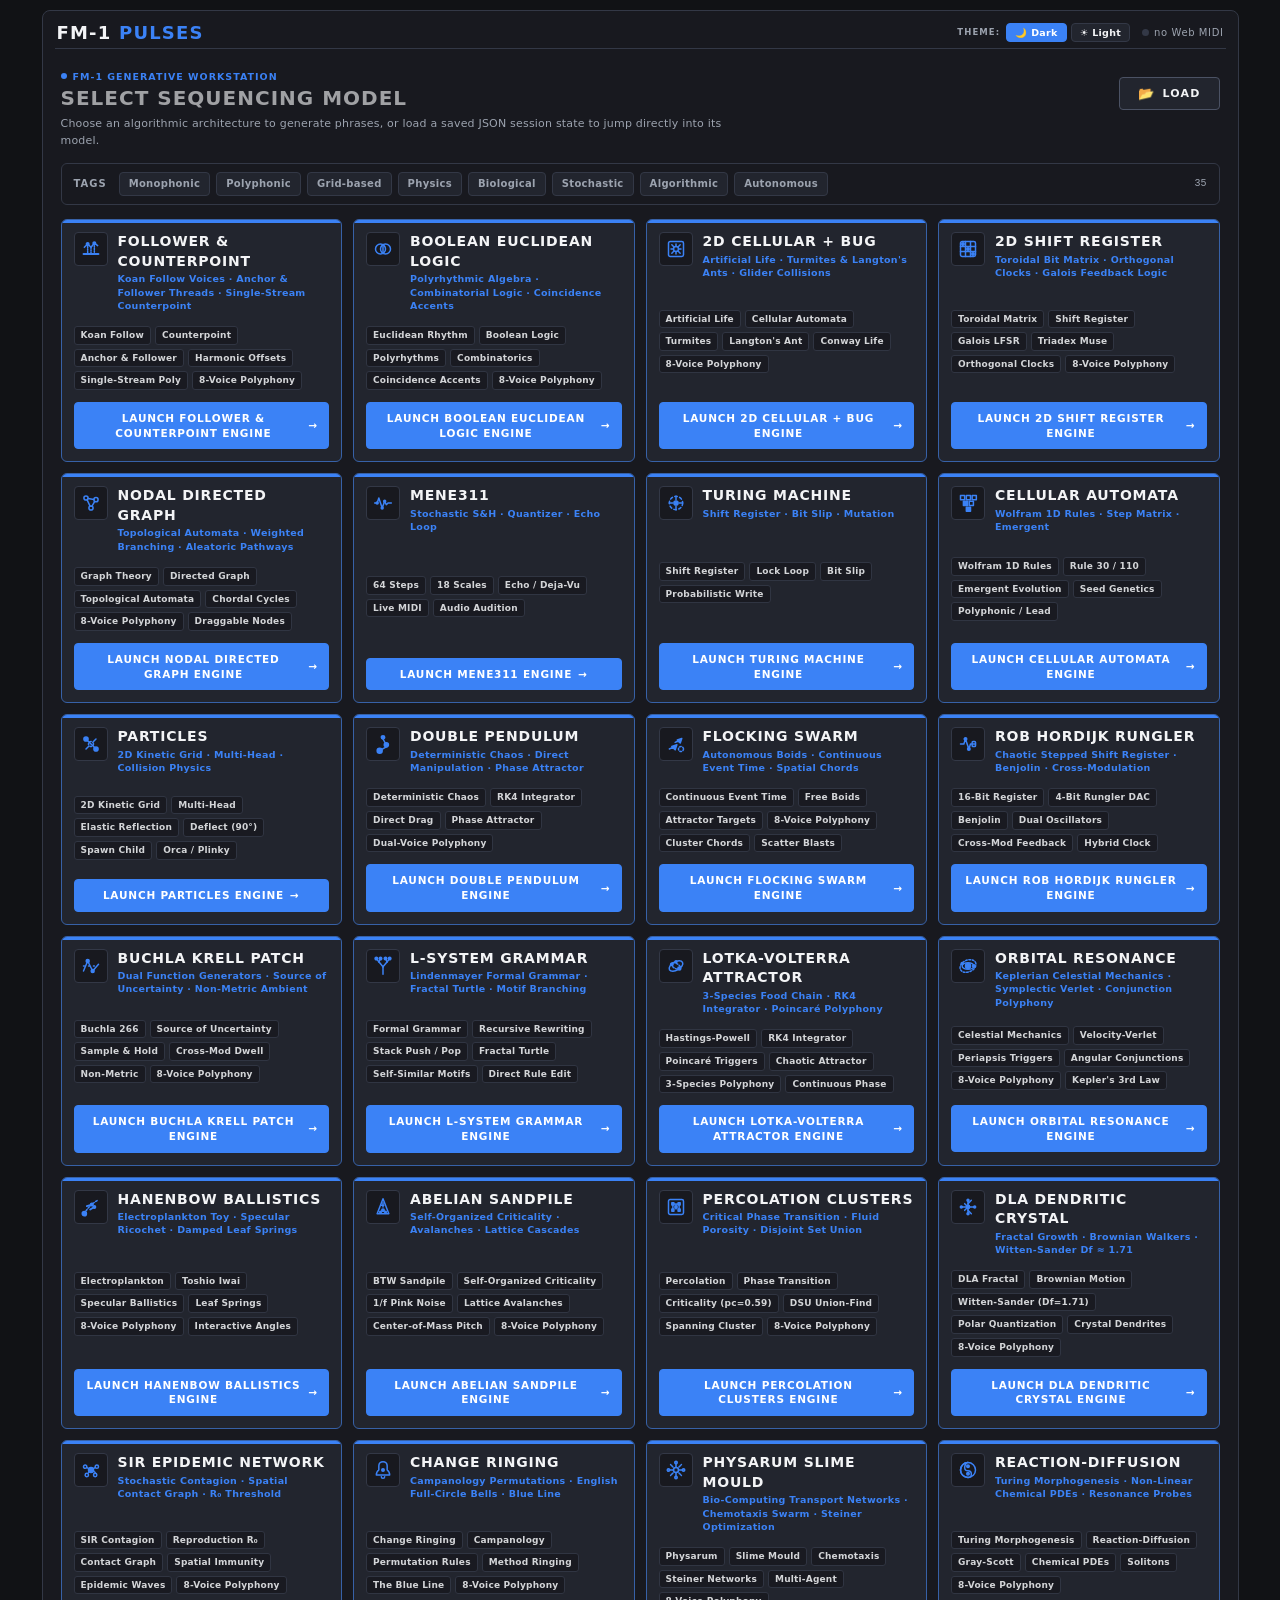
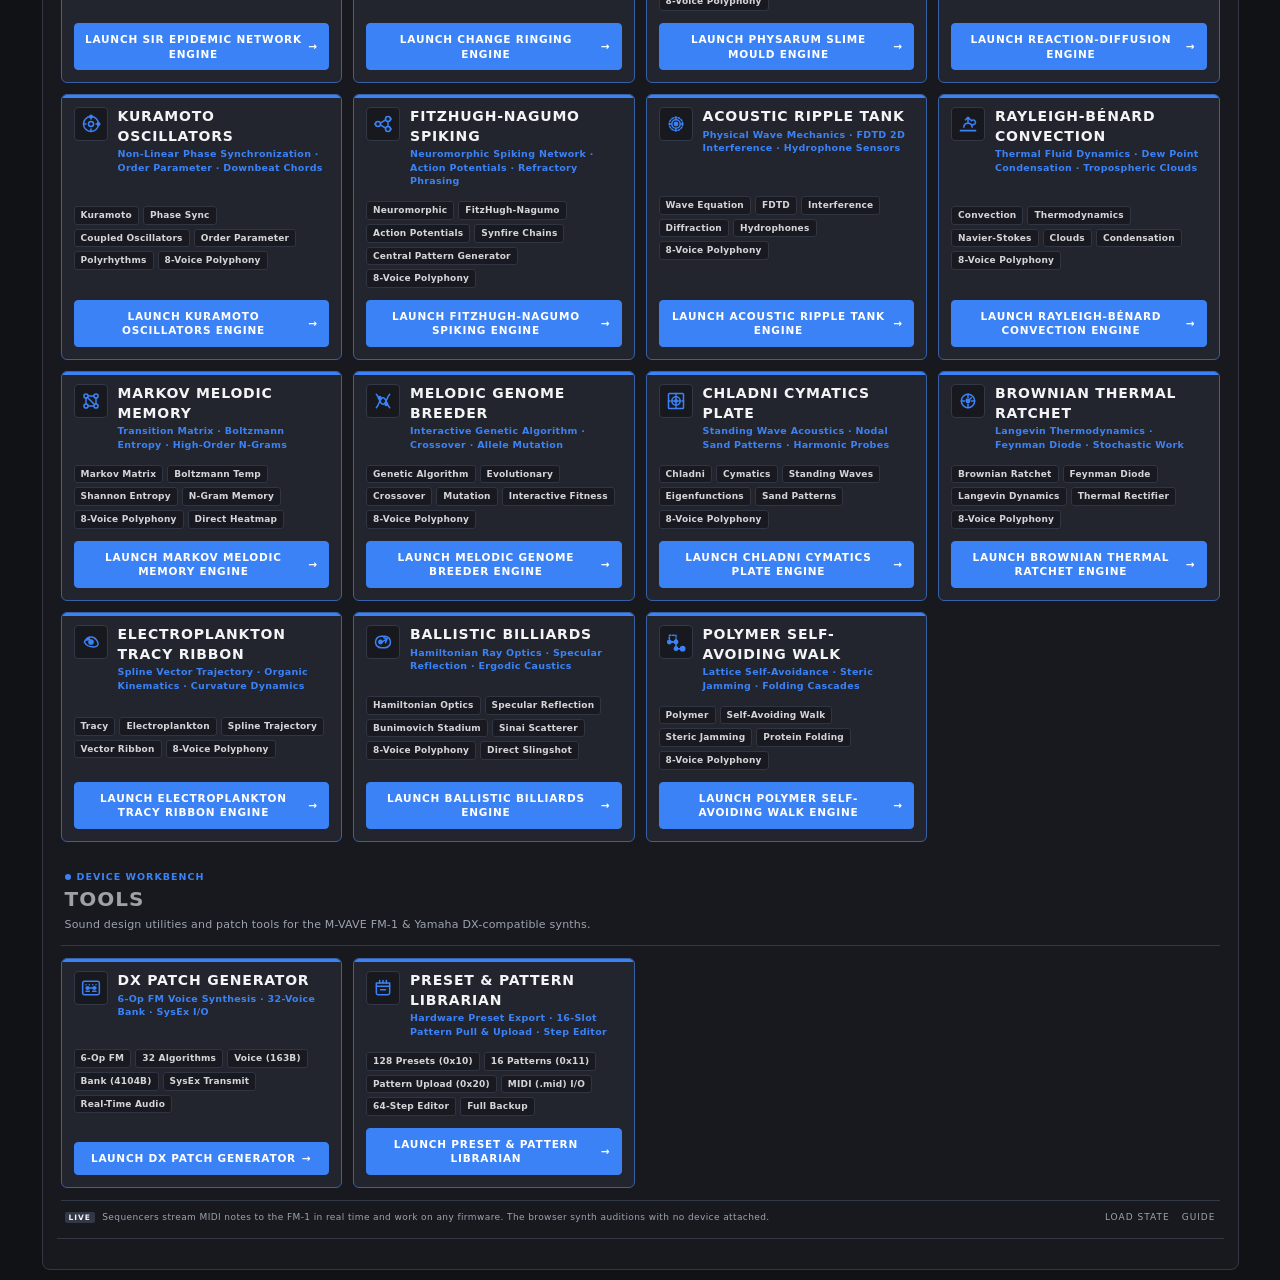
==== commit 2cda0e45: "fix(boolean_euclidean): add smooth 60fps ring playhead interpolation, polygon geometry, and pulse ha" ====
--- a/index.html
+++ b/index.html
@@ -303,6 +303,11 @@
     <!-- MODEL 34: BOOLEAN EUCLIDEAN LOGIC (ALGEBRAIC POLYRHYTHMS) -->
     <div id="model-boolean_euclidean" class="model-view" style="display: none;">
       <!-- Populated dynamically by js/boolean_euclidean.js -->
+    </div>
+
+    <!-- MODEL 35: FOLLOWER & COUNTERPOINT GENERATORS (WITHIN ONE STREAM) -->
+    <div id="model-counterpoint" class="model-view" style="display: none;">
+      <!-- Populated dynamically by js/counterpoint.js -->
     </div>
   </section>
 
@@ -841,6 +846,6 @@
   </div>
 </div>
 
-<script type="module" src="js/rack.js?v=17"></script>
+<script type="module" src="js/rack.js?v=20"></script>
 </body>
 </html>
